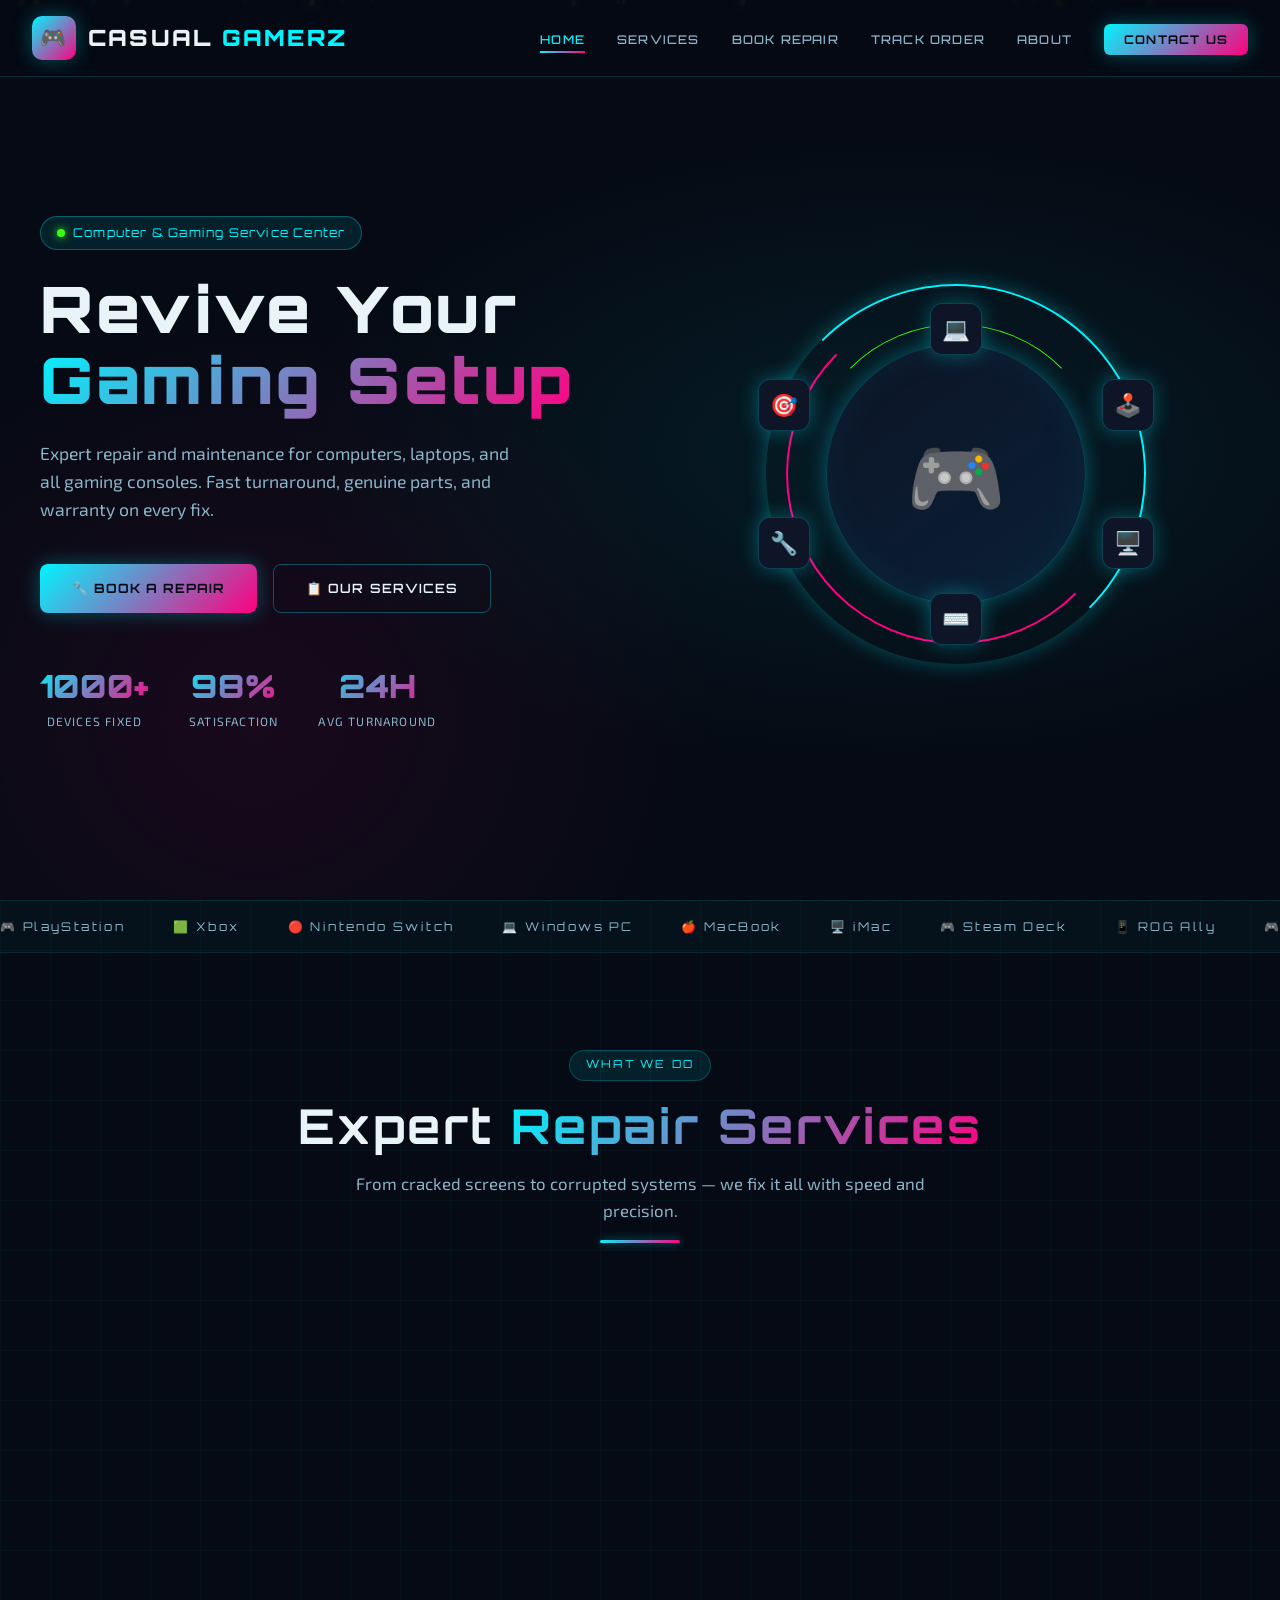
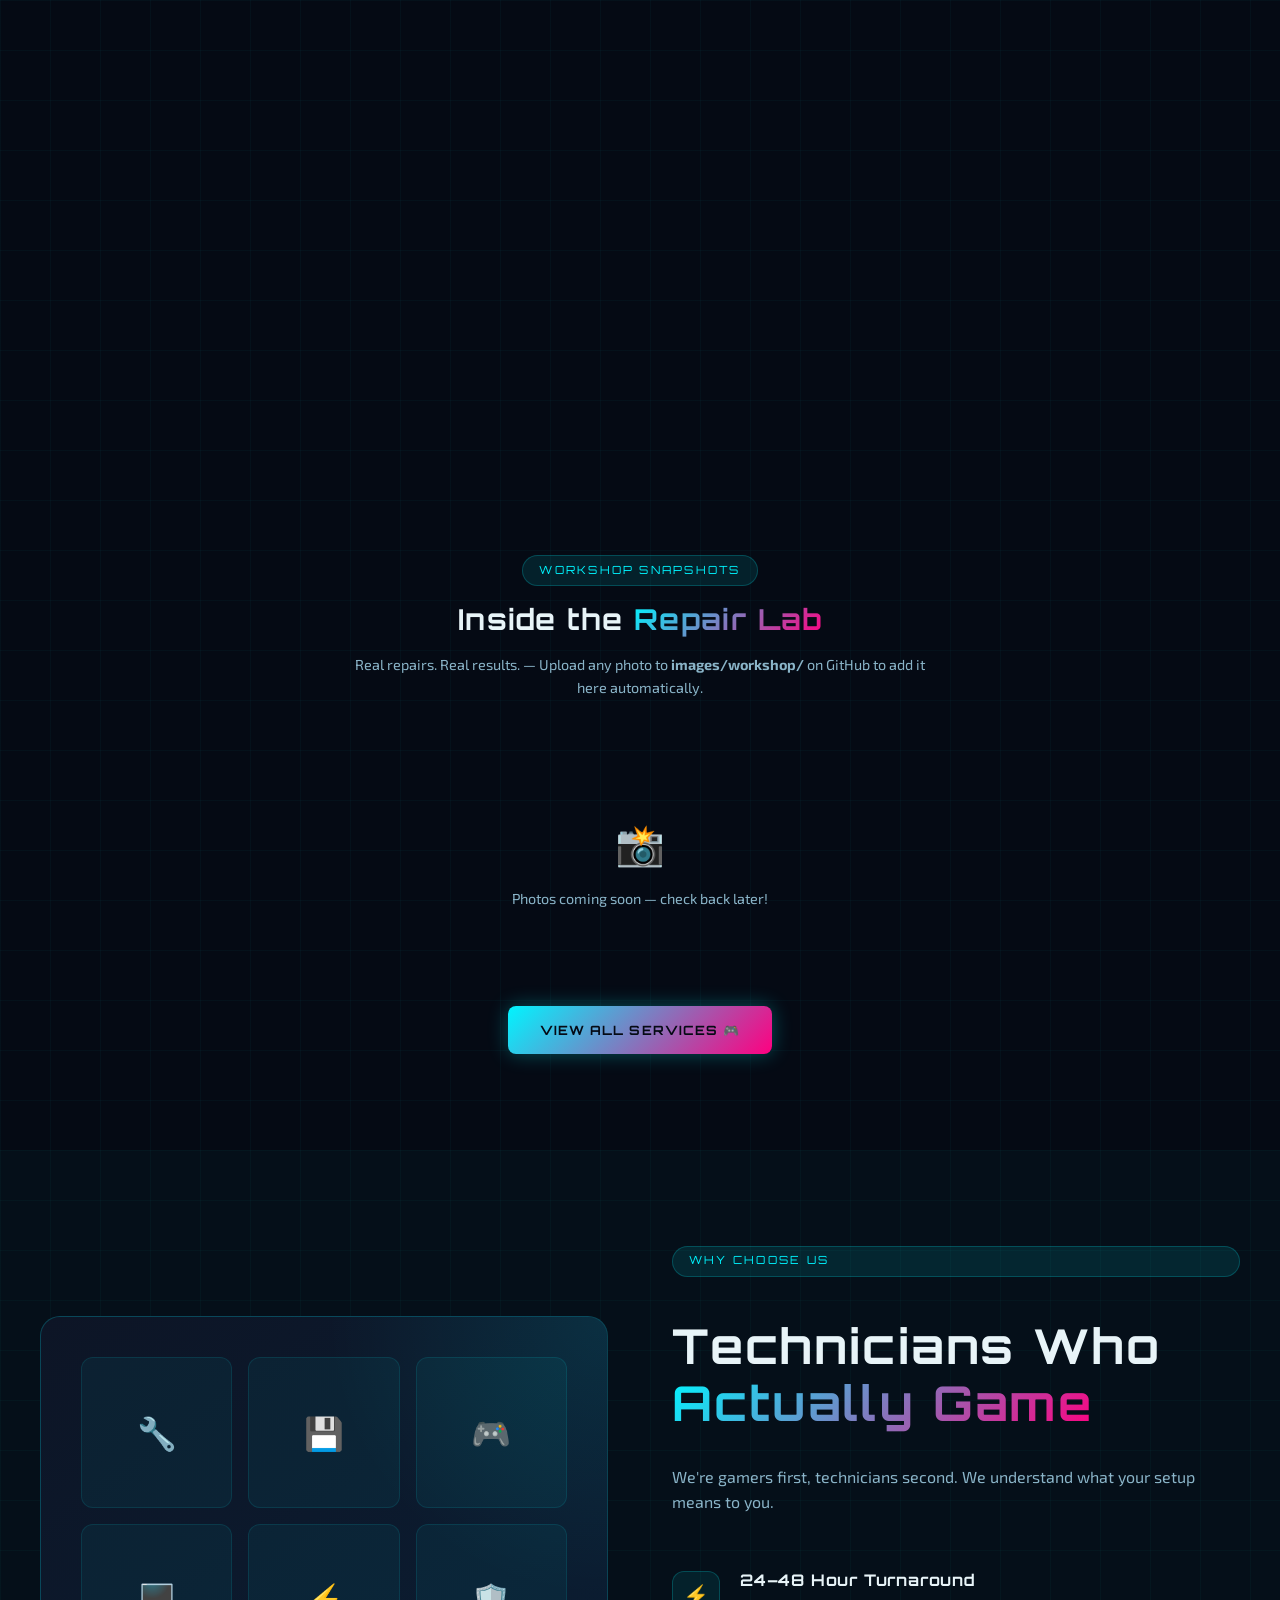
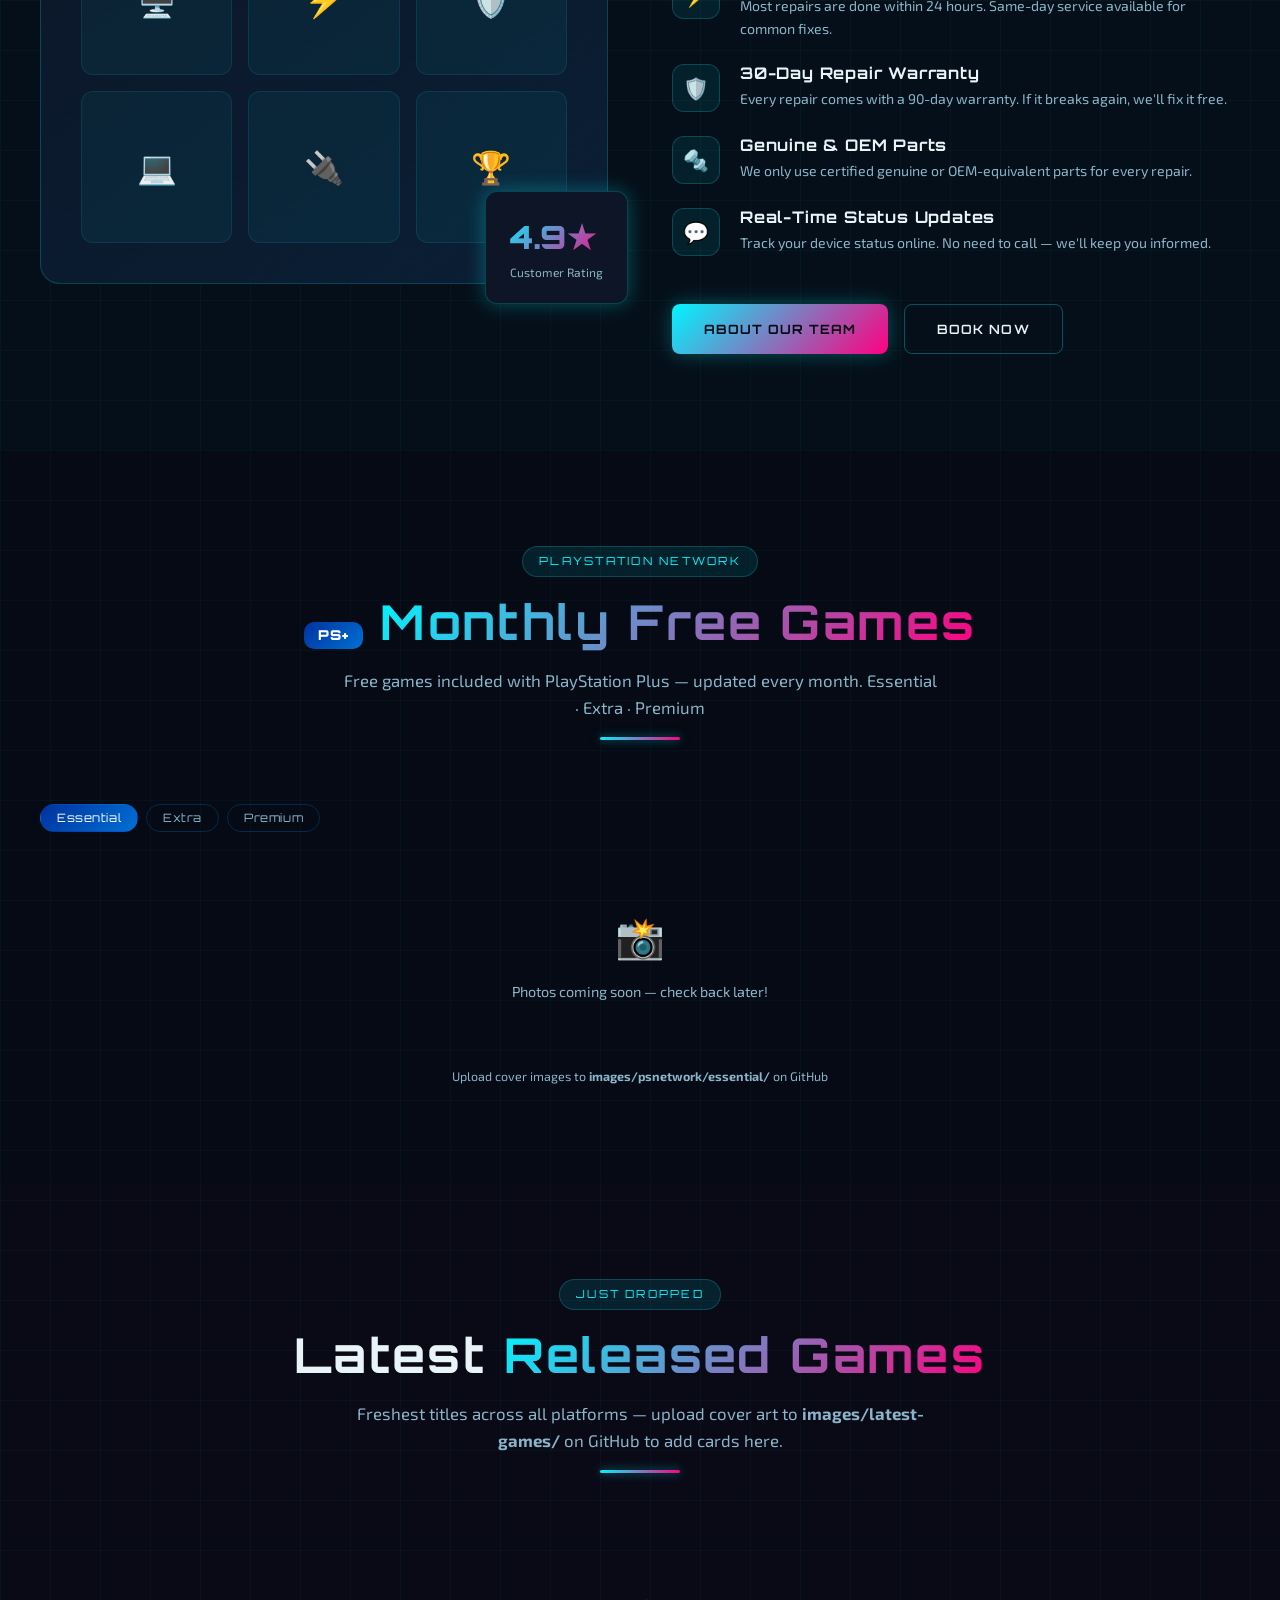
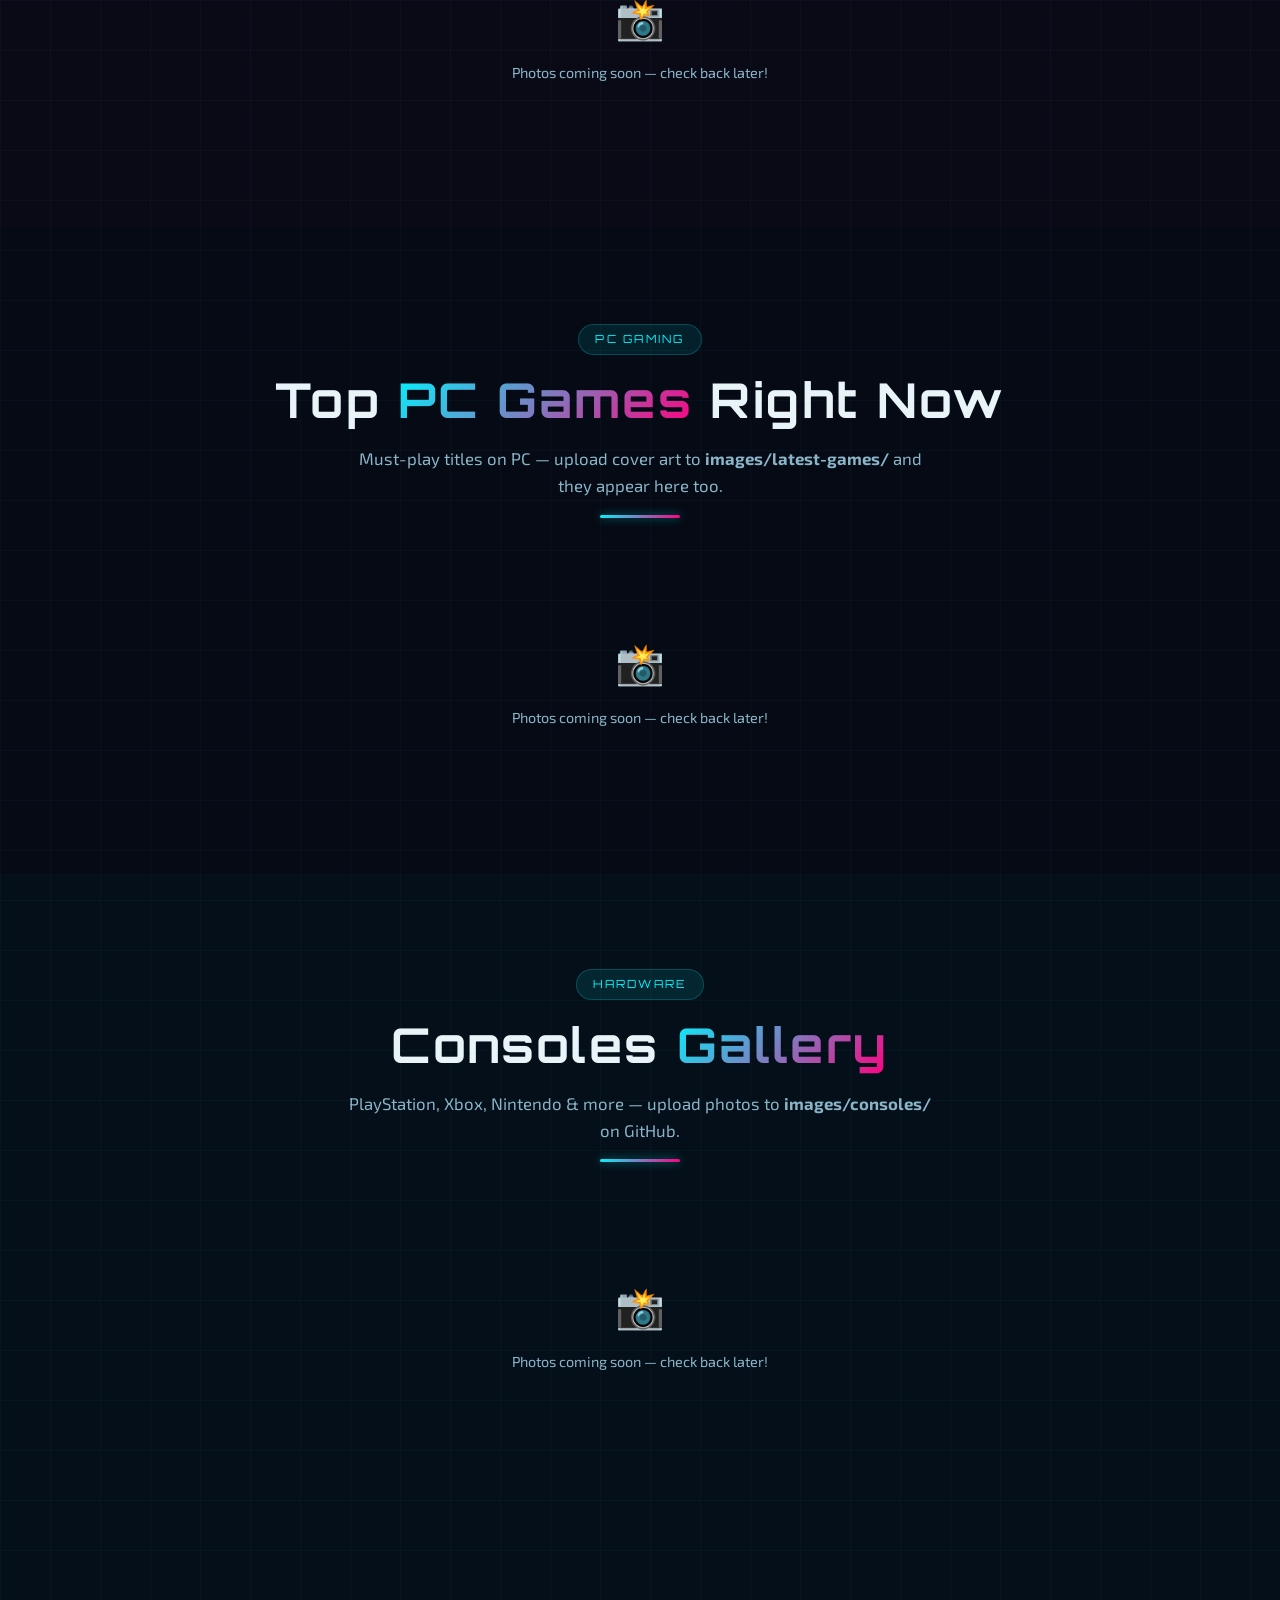
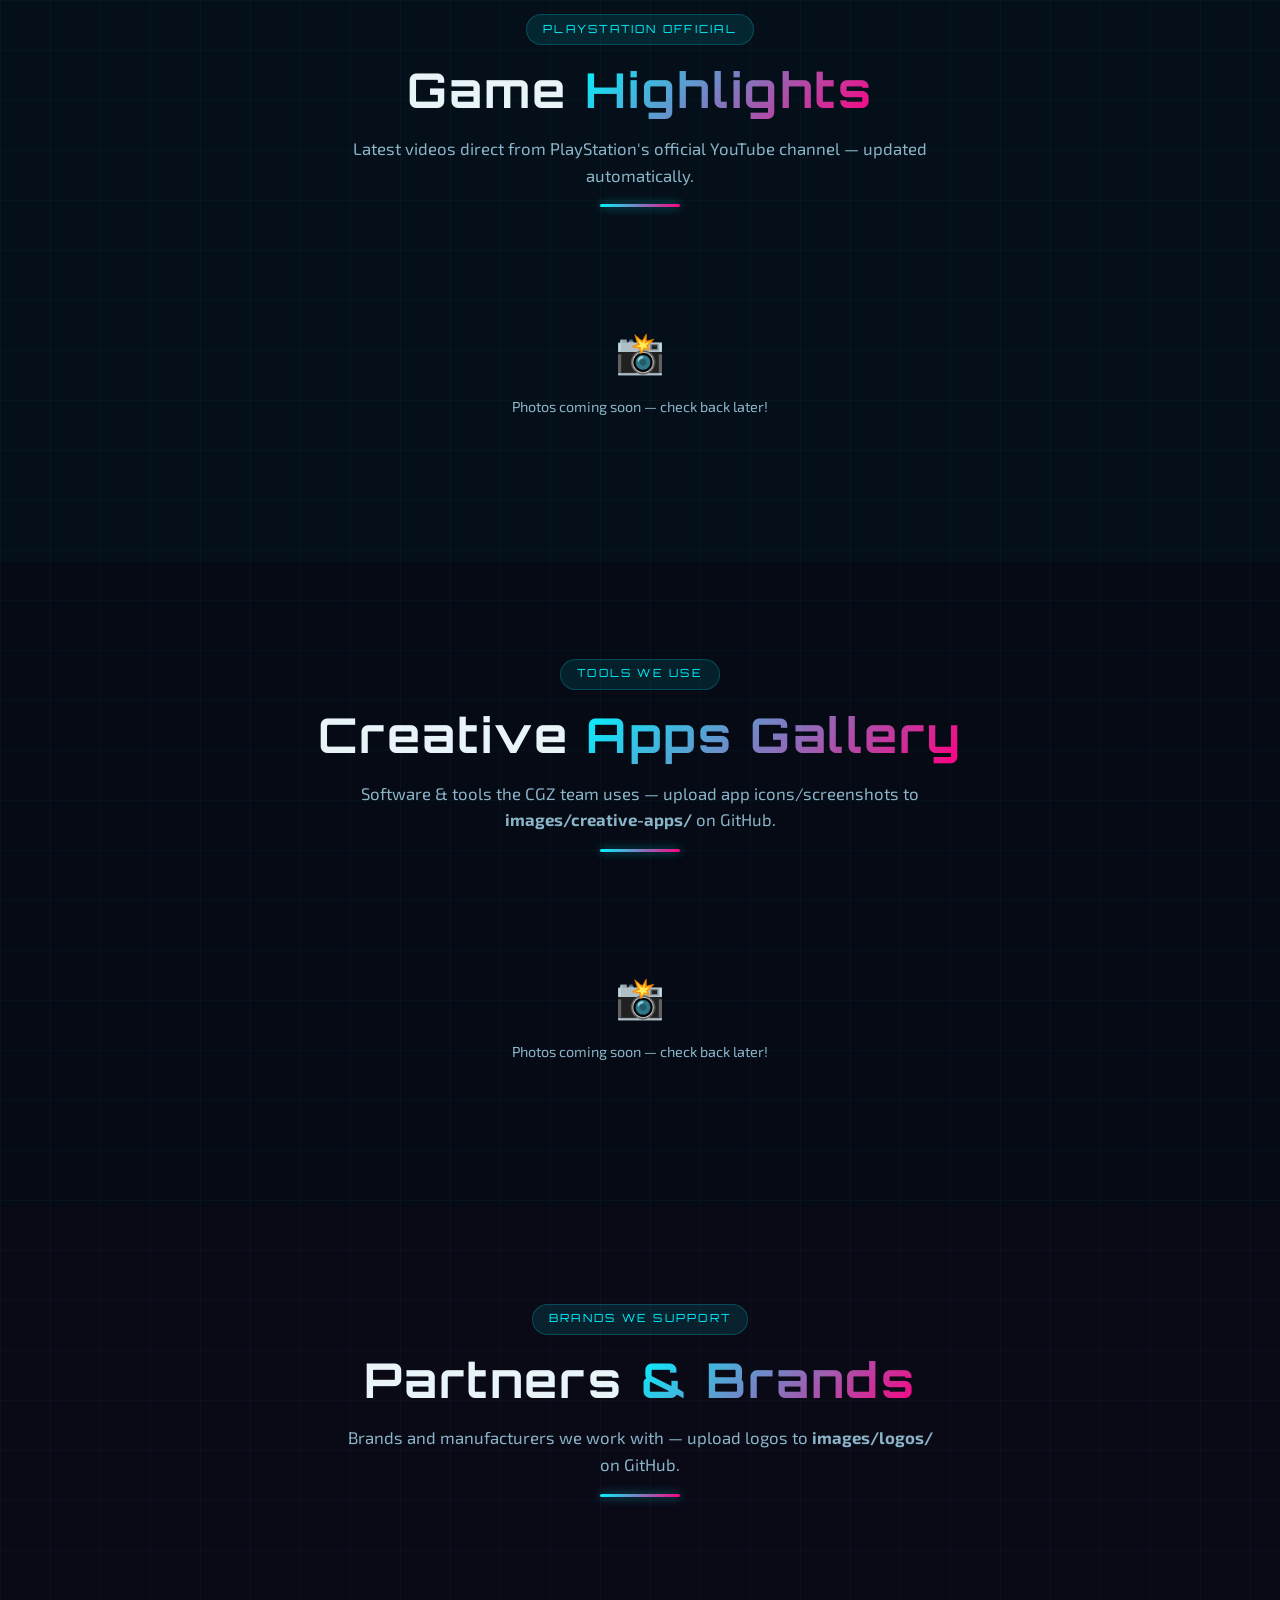
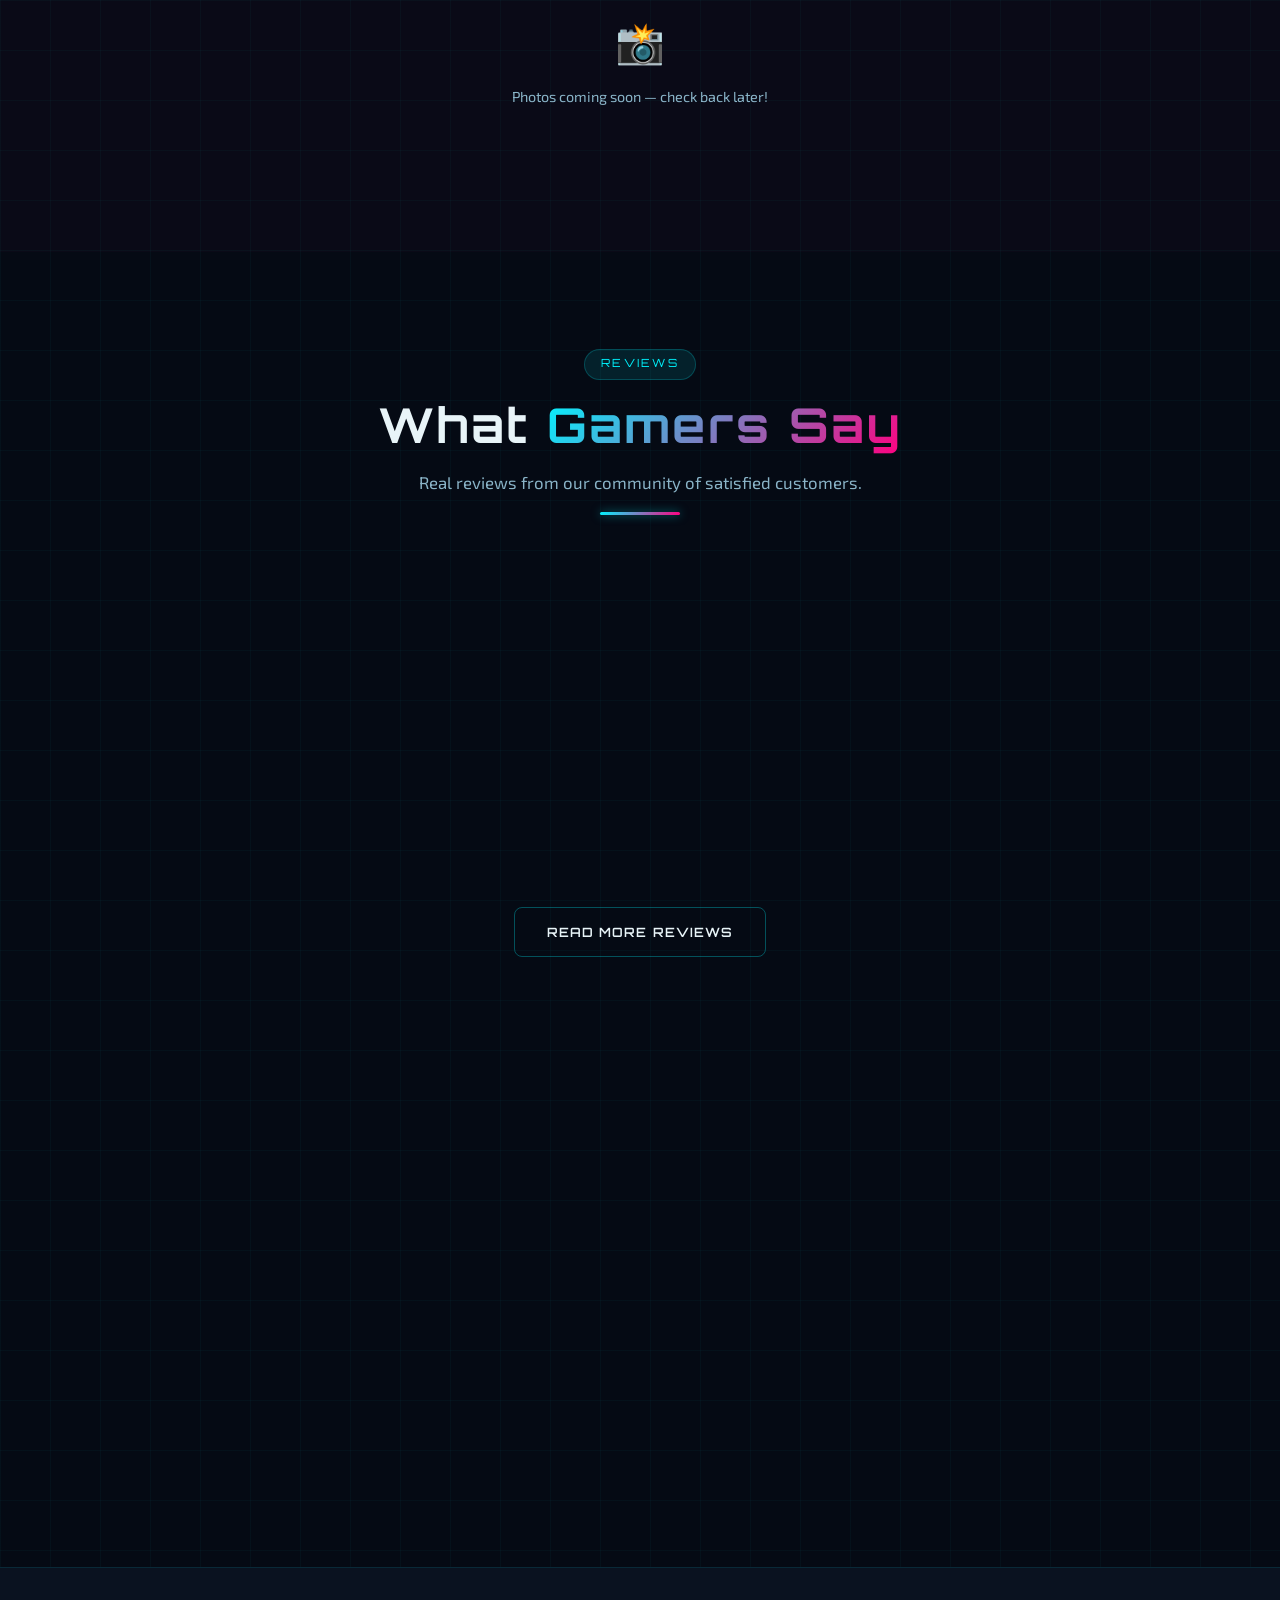
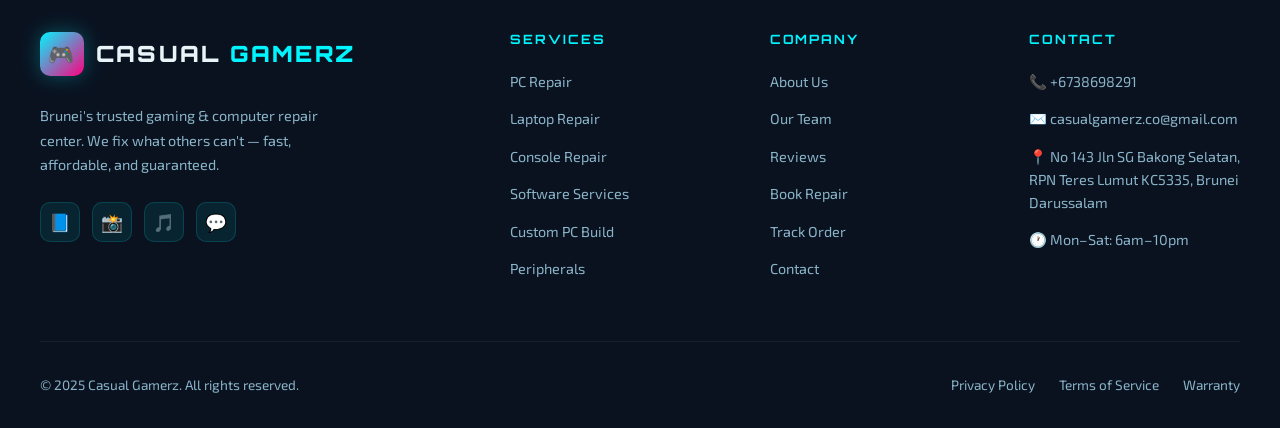
==== index.html @ 0a71a53f "Dynamic cards on every page — homepage services/reviews, about values/team/reviews all manageable fr" ====
<!DOCTYPE html>
<html lang="en">
<head>
  <meta charset="UTF-8" />
  <meta name="viewport" content="width=device-width, initial-scale=1.0" />
  <title>Casual Gamerz — Computer & Gaming Console Service Center</title>
  <meta name="description" content="Brunei's premier gaming & computer repair experts. Fast, reliable, professional service for all brands and consoles." />
  <link rel="preconnect" href="https://fonts.googleapis.com">
  <link rel="preconnect" href="https://fonts.gstatic.com" crossorigin>
  <link href="https://fonts.googleapis.com/css2?family=Orbitron:wght@400;600;700;900&family=Exo+2:ital,wght@0,300;0,400;0,500;0,600;0,700;1,400&display=swap" rel="stylesheet">
  <link rel="stylesheet" href="css/style.css">
  <script src="js/content-loader.js" defer></script>
</head>
<body class="grid-bg">

  <!-- NAVBAR -->
  <div id="cgz-announcement" style="display:none;padding:0.6rem 1.5rem;text-align:center;font-family:var(--font-display);font-size:0.78rem;letter-spacing:0.08em;position:relative;z-index:999;"></div>

  <nav class="navbar">
    <a href="index.html" class="logo">
      <div class="logo-icon">🎮</div>
      <div class="logo-text">CASUAL <span>GAMERZ</span></div>
    </a>
    <ul class="nav-links">
      <li><a href="index.html" class="active">Home</a></li>
      <li><a href="pages/services.html">Services</a></li>
      <li><a href="pages/repair.html">Book Repair</a></li>
      <li><a href="pages/tracking.html">Track Order</a></li>
          <li style="display:none"><a href="pages/history.html">Repair History</a></li>
      <li><a href="pages/about.html">About</a></li>
      <li><a href="pages/contact.html" class="nav-cta">Contact Us</a></li>
    </ul>
    <div class="hamburger" aria-label="Toggle menu" role="button" tabindex="0">
      <span></span><span></span><span></span>
    </div>
  </nav>

  <!-- HERO -->
  <section class="hero">
    <div class="hero-bg"></div>
    <div class="hero-particles"></div>
    <div class="hero-container">
      <div class="hero-content">
        <div class="hero-badge">
          <span class="badge-dot"></span>
          <span data-cid='global.tagline'>Computer & Gaming Service Center</span>
        </div>
        <h1 class="hero-title">
          <span class="line-1" data-cid="home.hero_title_line1">Revive Your</span><br>
          <span class="line-2" data-cid="home.hero_title_line2">Gaming Setup</span>
        </h1>
        <p class="hero-desc">
          <span data-cid="home.hero_description">Expert repair and maintenance for computers, laptops, and all gaming consoles. Fast turnaround, genuine parts, and warranty on every fix.</span>
        </p>
        <div class="hero-buttons">
          <a href="pages/repair.html" class="btn-primary">
            🔧 Book a Repair
          </a>
          <a href="pages/services.html" class="btn-secondary">
            📋 Our Services
          </a>
        </div>
        <div class="hero-stats">
          <div class="stat">
            <div class="stat-number" data-cid="home.stat1_number">1000+</div>
            <div class="stat-label" data-cid="home.stat1_label">Devices Fixed</div>
          </div>
          <div class="stat">
            <div class="stat-number" data-cid="home.stat2_number">98%</div>
            <div class="stat-label" data-cid="home.stat2_label">Satisfaction</div>
          </div>
          <div class="stat">
            <div class="stat-number" data-cid="home.stat3_number">24H</div>
            <div class="stat-label" data-cid="home.stat3_label">Avg Turnaround</div>
          </div>
        </div>
      </div>

      <div class="hero-visual">
        <div class="hero-device">
          <div class="device-ring ring-1"></div>
          <div class="device-ring ring-2"></div>
          <div class="device-ring ring-3"></div>
          <div class="device-center">🎮</div>
          <div class="floating-icons">
            <div class="float-icon">💻</div>
            <div class="float-icon">🕹️</div>
            <div class="float-icon">🖥️</div>
            <div class="float-icon">⌨️</div>
            <div class="float-icon">🔧</div>
            <div class="float-icon">🎯</div>
          </div>
        </div>
      </div>
    </div>
  </section>

  <!-- MARQUEE BRANDS -->
  <div style="overflow:hidden; border-top:1px solid rgba(0,245,255,0.1); border-bottom:1px solid rgba(0,245,255,0.1); background:rgba(0,245,255,0.03); padding:1rem 0;">
    <div style="display:flex; gap:3rem; align-items:center; white-space:nowrap; animation:marqueeScroll 18s linear infinite;">
      <span style="font-family:var(--font-display);font-size:0.75rem;letter-spacing:0.2em;color:var(--text-secondary);">🎮 PlayStation</span>
      <span style="font-family:var(--font-display);font-size:0.75rem;letter-spacing:0.2em;color:var(--text-secondary);">🟩 Xbox</span>
      <span style="font-family:var(--font-display);font-size:0.75rem;letter-spacing:0.2em;color:var(--text-secondary);">🔴 Nintendo Switch</span>
      <span style="font-family:var(--font-display);font-size:0.75rem;letter-spacing:0.2em;color:var(--text-secondary);">💻 Windows PC</span>
      <span style="font-family:var(--font-display);font-size:0.75rem;letter-spacing:0.2em;color:var(--text-secondary);">🍎 MacBook</span>
      <span style="font-family:var(--font-display);font-size:0.75rem;letter-spacing:0.2em;color:var(--text-secondary);">🖥️ iMac</span>
      <span style="font-family:var(--font-display);font-size:0.75rem;letter-spacing:0.2em;color:var(--text-secondary);">🎮 Steam Deck</span>
      <span style="font-family:var(--font-display);font-size:0.75rem;letter-spacing:0.2em;color:var(--text-secondary);">📱 ROG Ally</span>
      <span style="font-family:var(--font-display);font-size:0.75rem;letter-spacing:0.2em;color:var(--text-secondary);">🎮 PlayStation</span>
      <span style="font-family:var(--font-display);font-size:0.75rem;letter-spacing:0.2em;color:var(--text-secondary);">🟩 Xbox</span>
      <span style="font-family:var(--font-display);font-size:0.75rem;letter-spacing:0.2em;color:var(--text-secondary);">🔴 Nintendo Switch</span>
      <span style="font-family:var(--font-display);font-size:0.75rem;letter-spacing:0.2em;color:var(--text-secondary);">💻 Windows PC</span>
    </div>
  </div>
  <style>
    @keyframes marqueeScroll { 0% { transform: translateX(0); } 100% { transform: translateX(-50%); } }
  </style>

  <!-- SERVICES OVERVIEW -->
  <section class="section" id="services">
    <div class="container">
      <div class="section-header fade-in">
        <div class="section-tag">What We Do</div>
        <h2 class="section-title">Expert <span class="highlight">Repair Services</span></h2>
        <p class="section-desc">From cracked screens to corrupted systems — we fix it all with speed and precision.</p>
        <div class="glow-divider"></div>
      </div>

      <div class="services-grid" id="grid-home-services"></div>

      <!-- WORKSHOP SNAPSHOTS — auto-loads from images/workshop/ on GitHub -->
      <div class="section-header fade-in" style="margin-top:3.5rem;">
        <div class="section-tag">Workshop Snapshots</div>
        <h3 class="section-title" style="font-size:clamp(1.2rem,2.5vw,1.8rem);">Inside the <span class="highlight">Repair Lab</span></h3>
        <p class="section-desc" style="font-size:0.9rem;">Real repairs. Real results. — Upload any photo to <strong>images/workshop/</strong> on GitHub to add it here automatically.</p>
      </div>
      <div class="auto-gallery fade-in" data-folder="images/workshop" data-type="repair"></div>

      <div style="text-align:center; margin-top:3rem;" class="fade-in">
        <a href="pages/services.html" class="btn-primary">View All Services 🎮</a>
      </div>
    </div>
  </section>

  <!-- WHY US -->
  <section class="section" style="background: rgba(0,245,255,0.02);">
    <div class="container">
      <div class="why-grid">
        <div class="why-visual fade-in">
          <div class="why-image-wrap">
            <div class="why-icon-grid">
              <div class="why-icon-item">🔧</div>
              <div class="why-icon-item">💾</div>
              <div class="why-icon-item">🎮</div>
              <div class="why-icon-item">🖥️</div>
              <div class="why-icon-item">⚡</div>
              <div class="why-icon-item">🛡️</div>
              <div class="why-icon-item">💻</div>
              <div class="why-icon-item">🔌</div>
              <div class="why-icon-item">🏆</div>
            </div>
          </div>

          <!-- Mini stats card -->
          <div style="position:absolute; bottom:-20px; right:-20px; background:var(--dark-card); border:var(--border-glow); border-radius:12px; padding:1.25rem 1.5rem; box-shadow:var(--shadow-cyan);">
            <div style="font-family:var(--font-display); font-size:2rem; font-weight:900; background:var(--gradient-main); -webkit-background-clip:text; -webkit-text-fill-color:transparent; background-clip:text;">4.9★</div>
            <div style="font-size:0.75rem; color:var(--text-secondary);">Customer Rating</div>
          </div>
        </div>

        <div class="features-list fade-in">
          <div class="section-tag" style="display:inline-block; margin-bottom:1rem;">Why Choose Us</div>
          <h2 class="section-title" style="text-align:left; margin-bottom:0.5rem;">Technicians Who <span class="highlight">Actually Game</span></h2>
          <p style="color:var(--text-secondary); margin-bottom:2rem;">We're gamers first, technicians second. We understand what your setup means to you.</p>

          <div class="feature-item">
            <div class="feature-icon">⚡</div>
            <div class="feature-text">
              <h4>24–48 Hour Turnaround</h4>
              <p>Most repairs are done within 24 hours. Same-day service available for common fixes.</p>
            </div>
          </div>
          <div class="feature-item">
            <div class="feature-icon">🛡️</div>
            <div class="feature-text">
              <h4>30-Day Repair Warranty</h4>
              <p>Every repair comes with a 90-day warranty. If it breaks again, we'll fix it free.</p>
            </div>
          </div>
          <div class="feature-item">
            <div class="feature-icon">🔩</div>
            <div class="feature-text">
              <h4>Genuine & OEM Parts</h4>
              <p>We only use certified genuine or OEM-equivalent parts for every repair.</p>
            </div>
          </div>
          <div class="feature-item">
            <div class="feature-icon">💬</div>
            <div class="feature-text">
              <h4>Real-Time Status Updates</h4>
              <p>Track your device status online. No need to call — we'll keep you informed.</p>
            </div>
          </div>

          <div style="margin-top:1.5rem; display:flex; gap:1rem; flex-wrap:wrap;">
            <a href="pages/about.html" class="btn-primary">About Our Team</a>
            <a href="pages/repair.html" class="btn-secondary">Book Now</a>
          </div>
        </div>
      </div>
    </div>
  </section>

  <!-- PS PLUS MONTHLY GAMES -->
  <section class="section" id="psplus">
    <div class="container">
      <div class="section-header fade-in">
        <div class="section-tag">PlayStation Network</div>
        <h2 class="section-title">
          <span class="ps-plus-logo">PS+</span>
          <span class="highlight"> Monthly Free Games</span>
        </h2>
        <p class="section-desc">Free games included with PlayStation Plus — updated every month. Essential · Extra · Premium</p>
        <div class="glow-divider"></div>
      </div>

      <!-- Tier Tabs -->
      <div class="ps-tier-tabs fade-in">
        <button class="ps-tier-tab active" onclick="switchPsTab(this,'essential')">Essential</button>
        <button class="ps-tier-tab" onclick="switchPsTab(this,'extra')">Extra</button>
        <button class="ps-tier-tab" onclick="switchPsTab(this,'premium')">Premium</button>
      </div>

      <!-- PS Plus panels — auto-load from GitHub folders -->
      <div class="ps-games-panel active" id="ps-essential">
        <div class="auto-gallery" data-folder="images/psnetwork/essential" data-type="game"></div>
        <p style="text-align:center;color:var(--text-secondary);font-size:0.78rem;margin-top:1rem;">Upload cover images to <strong>images/psnetwork/essential/</strong> on GitHub</p>
      </div>
      <div class="ps-games-panel" id="ps-extra">
        <div class="auto-gallery" data-folder="images/psnetwork/extra" data-type="game"></div>
        <p style="text-align:center;color:var(--text-secondary);font-size:0.78rem;margin-top:1rem;">Upload cover images to <strong>images/psnetwork/extra/</strong> on GitHub</p>
      </div>
      <div class="ps-games-panel" id="ps-premium">
        <div class="auto-gallery" data-folder="images/psnetwork/premium" data-type="game"></div>
        <p style="text-align:center;color:var(--text-secondary);font-size:0.78rem;margin-top:1rem;">Upload cover images to <strong>images/psnetwork/premium/</strong> on GitHub</p>
      </div>

    </div>
  </section>

  <!-- LATEST RELEASED GAMES — auto-loads from images/latest-games/ -->
  <section class="section" style="background: rgba(255,0,128,0.02);" id="latest-games">
    <div class="container">
      <div class="section-header fade-in">
        <div class="section-tag">Just Dropped</div>
        <h2 class="section-title">Latest <span class="highlight">Released Games</span></h2>
        <p class="section-desc">Freshest titles across all platforms — upload cover art to <strong>images/latest-games/</strong> on GitHub to add cards here.</p>
        <div class="glow-divider"></div>
      </div>
      <div class="auto-gallery fade-in" data-folder="images/latest-games" data-type="game"></div>
    </div>
  </section>

  <!-- PC GAMES GALLERY — auto-loads from images/latest-games/ shared folder -->
  <section class="section" id="pc-games">
    <div class="container">
      <div class="section-header fade-in">
        <div class="section-tag">PC Gaming</div>
        <h2 class="section-title">Top <span class="highlight">PC Games</span> Right Now</h2>
        <p class="section-desc">Must-play titles on PC — upload cover art to <strong>images/latest-games/</strong> and they appear here too.</p>
        <div class="glow-divider"></div>
      </div>
      <div class="auto-gallery fade-in" data-folder="images/latest-games" data-type="game"></div>
    </div>
  </section>

  <!-- CONSOLES IMAGE GALLERY — auto-loads from images/consoles/ -->
  <section class="section" style="background: rgba(0,245,255,0.02);" id="consoles-gallery">
    <div class="container">
      <div class="section-header fade-in">
        <div class="section-tag">Hardware</div>
        <h2 class="section-title">Consoles <span class="highlight">Gallery</span></h2>
        <p class="section-desc">PlayStation, Xbox, Nintendo & more — upload photos to <strong>images/consoles/</strong> on GitHub.</p>
        <div class="glow-divider"></div>
      </div>
      <div class="auto-gallery fade-in" data-folder="images/consoles" data-type="console"></div>
    </div>
  </section>

    <!-- GAME HIGHLIGHTS — live feed from PlayStation YouTube channel -->
  <section class="section" style="background: rgba(0,245,255,0.02);" id="game-highlights">
    <div class="container">
      <div class="section-header fade-in">
        <div class="section-tag">PlayStation Official</div>
        <h2 class="section-title">Game <span class="highlight">Highlights</span></h2>
        <p class="section-desc">Latest videos direct from PlayStation's official YouTube channel — updated automatically.</p>
        <div class="glow-divider"></div>
      </div>
      <!-- data-channel = PlayStation YouTube channel ID | data-max = how many videos to show -->
      <div class="auto-gallery fade-in" data-type="youtube" data-channel="UC-2Y8dQb0S6DtpxNgAKoJKA" data-max="8"></div>
    </div>
  </section>

  <!-- CREATIVE APPS GALLERY — auto-loads from images/creative-apps/ -->
  <section class="section" id="creative-apps">
    <div class="container">
      <div class="section-header fade-in">
        <div class="section-tag">Tools We Use</div>
        <h2 class="section-title">Creative <span class="highlight">Apps Gallery</span></h2>
        <p class="section-desc">Software & tools the CGZ team uses — upload app icons/screenshots to <strong>images/creative-apps/</strong> on GitHub.</p>
        <div class="glow-divider"></div>
      </div>
      <div class="auto-gallery fade-in" data-folder="images/creative-apps" data-type="app"></div>
    </div>
  </section>

  <!-- COMPANY LOGOS / BRANDS — auto-loads from images/logos/ -->
  <section class="section" style="background: rgba(255,0,128,0.02);" id="brands-logos">
    <div class="container">
      <div class="section-header fade-in">
        <div class="section-tag">Brands We Support</div>
        <h2 class="section-title">Partners <span class="highlight">& Brands</span></h2>
        <p class="section-desc">Brands and manufacturers we work with — upload logos to <strong>images/logos/</strong> on GitHub.</p>
        <div class="glow-divider"></div>
      </div>
      <div class="auto-gallery fade-in" data-folder="images/logos" data-type="logo"></div>
    </div>
  </section>

    <!-- TESTIMONIALS -->
  <section class="section">
    <div class="container">
      <div class="section-header fade-in">
        <div class="section-tag">Reviews</div>
        <h2 class="section-title">What <span class="highlight">Gamers Say</span></h2>
        <p class="section-desc">Real reviews from our community of satisfied customers.</p>
        <div class="glow-divider"></div>
      </div>

      <div class="testimonials-grid" id="grid-home-reviews"></div>

      <div style="text-align:center; margin-top:3rem;" class="fade-in">
        <a href="pages/about.html#reviews" class="btn-secondary">Read More Reviews</a>
      </div>
    </div>
  </section>

  <!-- CTA BANNER -->
  <section class="section" style="padding:4rem 2rem;">
    <div class="container fade-in">
      <div style="background:var(--gradient-card); border:var(--border-glow); border-radius:24px; padding:4rem 3rem; text-align:center; position:relative; overflow:hidden; box-shadow:var(--shadow-cyan);">
        <div style="position:absolute; top:-40px; right:-40px; width:200px; height:200px; border-radius:50%; background:radial-gradient(circle, rgba(0,245,255,0.1) 0%, transparent 70%);"></div>
        <div style="position:absolute; bottom:-40px; left:-40px; width:200px; height:200px; border-radius:50%; background:radial-gradient(circle, rgba(255,0,128,0.1) 0%, transparent 70%);"></div>
        <div style="position:relative; z-index:1;">
          <div class="section-tag" style="margin-bottom:1rem;">Limited Time</div>
          <h2 style="font-size:clamp(1.8rem,4vw,3rem); margin-bottom:1rem;"><span data-cid="home.cta_title">Free Diagnostic Check</span></h2>
          <p style="color:var(--text-secondary); max-width:500px; margin:0 auto 2rem; font-size:1.05rem;">Walk in or book online. Get a full hardware and software diagnostic at zero cost — no strings attached.</p>
          <div style="display:flex; gap:1rem; justify-content:center; flex-wrap:wrap;">
            <a href="pages/repair.html" class="btn-primary">🔧 Book Free Diagnostic</a>
            <a href="pages/contact.html" class="btn-secondary">📞 WhatsApp Us Now</a>
          </div>
        </div>
      </div>
    </div>
  </section>

  <!-- FOOTER -->
  <footer>
    <div class="footer-grid">
      <div class="footer-brand">
        <a href="index.html" class="logo" style="margin-bottom:0.75rem; display:inline-flex;">
          <div class="logo-icon">🎮</div>
          <div class="logo-text">CASUAL <span>GAMERZ</span></div>
        </a>
        <p>Brunei's trusted gaming & computer repair center. We fix what others can't — fast, affordable, and guaranteed.</p>
        <div class="social-links">
          <a href="#" class="social-link" aria-label="Facebook">📘</a>
          <a href="#" class="social-link" aria-label="Instagram">📸</a>
          <a href="#" class="social-link" aria-label="TikTok">🎵</a>
          <a href="#" class="social-link" aria-label="WhatsApp">💬</a>
        </div>
      </div>

      <div class="footer-col">
        <h4>Services</h4>
        <ul>
          <li><a href="pages/services.html#pc-repair">PC Repair</a></li>
          <li><a href="pages/services.html#laptop-repair">Laptop Repair</a></li>
          <li><a href="pages/services.html#console-repair">Console Repair</a></li>
          <li><a href="pages/services.html#software">Software Services</a></li>
          <li><a href="pages/services.html#custom-build">Custom PC Build</a></li>
          <li><a href="pages/services.html#accessories">Peripherals</a></li>
        </ul>
      </div>

      <div class="footer-col">
        <h4>Company</h4>
        <ul>
          <li><a href="pages/about.html">About Us</a></li>
          <li><a href="pages/about.html#team">Our Team</a></li>
          <li><a href="pages/about.html#reviews">Reviews</a></li>
          <li><a href="pages/repair.html">Book Repair</a></li>
          <li><a href="pages/tracking.html">Track Order</a></li>
          <li style="display:none"><a href="pages/history.html">Repair History</a></li>
          <li><a href="pages/contact.html">Contact</a></li>
        </ul>
      </div>

      <div class="footer-col">
        <h4>Contact</h4>
        <ul>
          <li><a href="tel:+6738698291" data-cid-href="global.phone_tel"><span data-cid="global.phone">📞 +6738698291</span></a></li>
          <li><a href="mailto:casualgamerz.co@gmail.com" data-cid-href="global.email_mailto"><span data-cid="global.email">✉️ casualgamerz.co@gmail.com</span></a></li>
          <li><a href="pages/contact.html#map"><span data-cid="global.address_short">📍 No 143 Jln SG Bakong Selatan, RPN Teres Lumut KC5335, Brunei Darussalam</span></a></li>
          <li><a href="pages/contact.html"><span data-cid="global.hours_short">🕐 Mon–Sat: 6am–10pm</span></a></li>
        </ul>
      </div>
    </div>
    <div class="footer-bottom">
      <p>© 2025 Casual Gamerz. All rights reserved.</p>
      <div class="footer-bottom-links">
        <a href="pages/privacy.html">Privacy Policy</a>
        <a href="pages/terms.html">Terms of Service</a>
        <a href="pages/warranty.html">Warranty</a>
      </div>
    </div>
  </footer>

  
  
  <script src="js/gallery-loader.js"></script>
  <script src="js/theme.js"></script>
  <script src="js/main.js"></script>
  <script>
    function switchPsTab(btn, tier) {
      document.querySelectorAll('.ps-tier-tab').forEach(t => t.classList.remove('active'));
      document.querySelectorAll('.ps-games-panel').forEach(p => p.classList.remove('active'));
      btn.classList.add('active');
      var panel = document.getElementById('ps-' + tier);
      if (panel) panel.classList.add('active');
    }
  </script>
</body>
</html>
---- css/style.css ----
/* ===== CSS VARIABLES ===== */
:root {
  --neon-cyan: #00f5ff;
  --neon-pink: #ff0080;
  --neon-green: #39ff14;
  --neon-yellow: #ffea00;
  --dark-bg: #050a14;
  --dark-card: #0d1526;
  --dark-surface: #0a1220;
  --text-primary: #e8f4f8;
  --text-secondary: #8ab4c8;
  --accent-orange: #ff6b35;
  --gradient-main: linear-gradient(135deg, #00f5ff 0%, #ff0080 100%);
  --gradient-card: linear-gradient(145deg, #0d1526, #0a1f35);
  --shadow-cyan: 0 0 20px rgba(0, 245, 255, 0.3);
  --shadow-pink: 0 0 20px rgba(255, 0, 128, 0.3);
  --border-glow: 1px solid rgba(0, 245, 255, 0.2);
  --font-display: 'Orbitron', sans-serif;
  --font-body: 'Exo 2', sans-serif;
  --transition: all 0.3s cubic-bezier(0.4, 0, 0.2, 1);
}

/* ===== RESET & BASE ===== */
*, *::before, *::after { box-sizing: border-box; margin: 0; padding: 0; }

html { scroll-behavior: smooth; }

body {
  font-family: var(--font-body);
  background-color: var(--dark-bg);
  color: var(--text-primary);
  line-height: 1.6;
  overflow-x: hidden;
}

/* Custom Scrollbar */
::-webkit-scrollbar { width: 6px; }
::-webkit-scrollbar-track { background: var(--dark-bg); }
::-webkit-scrollbar-thumb { background: var(--neon-cyan); border-radius: 3px; }

/* ===== TYPOGRAPHY ===== */
h1, h2, h3, h4, h5, h6 {
  font-family: var(--font-display);
  font-weight: 700;
  line-height: 1.2;
  letter-spacing: 0.05em;
}

a { text-decoration: none; color: inherit; transition: var(--transition); }

img { max-width: 100%; display: block; }

/* ===== GRID BG PATTERN ===== */
.grid-bg {
  background-image:
    linear-gradient(rgba(0, 245, 255, 0.03) 1px, transparent 1px),
    linear-gradient(90deg, rgba(0, 245, 255, 0.03) 1px, transparent 1px);
  background-size: 50px 50px;
}

/* ===== NAVBAR ===== */
.navbar {
  position: fixed;
  top: 0;
  left: 0;
  right: 0;
  z-index: 1000;
  padding: 1rem 2rem;
  display: flex;
  align-items: center;
  justify-content: space-between;
  background: rgba(5, 10, 20, 0.85);
  -webkit-backdrop-filter: blur(16px);
  backdrop-filter: blur(16px);
  border-bottom: 1px solid rgba(0, 245, 255, 0.15);
  transition: var(--transition);
}

.navbar.scrolled {
  padding: 0.7rem 2rem;
  background: rgba(5, 10, 20, 0.97);
}

.logo {
  display: flex;
  align-items: center;
  gap: 0.75rem;
  font-family: var(--font-display);
  font-size: 1.4rem;
  font-weight: 900;
  letter-spacing: 0.1em;
}

.logo-icon {
  width: 44px;
  height: 44px;
  background: var(--gradient-main);
  border-radius: 10px;
  display: flex;
  align-items: center;
  justify-content: center;
  font-size: 1.3rem;
  box-shadow: var(--shadow-cyan);
}

.logo-text span { color: var(--neon-cyan); }

.nav-links {
  display: flex;
  align-items: center;
  gap: 2rem;
  list-style: none;
}

.nav-links a {
  font-family: var(--font-display);
  font-size: 0.75rem;
  font-weight: 500;
  letter-spacing: 0.1em;
  text-transform: uppercase;
  color: var(--text-secondary);
  position: relative;
  padding: 0.25rem 0;
}

.nav-links a::after {
  content: '';
  position: absolute;
  bottom: -2px;
  left: 0;
  width: 0;
  height: 2px;
  background: var(--gradient-main);
  transition: width 0.3s ease;
}

.nav-links a:hover,
.nav-links a.active {
  color: var(--neon-cyan);
}

.nav-links a:hover::after,
.nav-links a.active::after { width: 100%; }

.nav-cta {
  background: var(--gradient-main);
  color: var(--dark-bg) !important;
  padding: 0.5rem 1.25rem !important;
  border-radius: 6px;
  font-weight: 700 !important;
  box-shadow: var(--shadow-cyan);
}

.nav-cta:hover {
  transform: translateY(-2px);
  box-shadow: 0 0 30px rgba(0, 245, 255, 0.5) !important;
}

.hamburger {
  display: none;
  flex-direction: column;
  gap: 5px;
  cursor: pointer;
  padding: 4px;
}

.hamburger span {
  display: block;
  width: 24px;
  height: 2px;
  background: var(--neon-cyan);
  transition: var(--transition);
}

/* ===== HERO SECTION ===== */
.hero {
  min-height: 100vh;
  display: flex;
  align-items: center;
  position: relative;
  overflow: hidden;
  padding: 7rem 2rem 4rem;
}

.hero-bg {
  position: absolute;
  inset: 0;
  background:
    radial-gradient(ellipse 80% 60% at 70% 50%, rgba(0, 245, 255, 0.08) 0%, transparent 60%),
    radial-gradient(ellipse 60% 80% at 20% 80%, rgba(255, 0, 128, 0.08) 0%, transparent 60%),
    var(--dark-bg);
}

.hero-particles {
  position: absolute;
  inset: 0;
  overflow: hidden;
  pointer-events: none;
}

.particle {
  position: absolute;
  border-radius: 50%;
  animation: float linear infinite;
  opacity: 0.4;
}

@keyframes float {
  0% { transform: translateY(100vh) rotate(0deg); opacity: 0; }
  10% { opacity: 0.4; }
  90% { opacity: 0.4; }
  100% { transform: translateY(-100px) rotate(720deg); opacity: 0; }
}

.hero-container {
  max-width: 1200px;
  margin: 0 auto;
  width: 100%;
  display: grid;
  grid-template-columns: 1fr 1fr;
  gap: 4rem;
  align-items: center;
  position: relative;
  z-index: 1;
}

.hero-badge {
  display: inline-flex;
  align-items: center;
  gap: 0.5rem;
  background: rgba(0, 245, 255, 0.1);
  border: 1px solid rgba(0, 245, 255, 0.3);
  padding: 0.4rem 1rem;
  border-radius: 100px;
  font-size: 0.75rem;
  font-family: var(--font-display);
  letter-spacing: 0.1em;
  color: var(--neon-cyan);
  margin-bottom: 1.5rem;
  animation: fadeInUp 0.6s ease both;
}

.badge-dot {
  width: 8px;
  height: 8px;
  background: var(--neon-green);
  border-radius: 50%;
  box-shadow: 0 0 8px var(--neon-green);
  animation: pulse 2s infinite;
}

@keyframes pulse {
  0%, 100% { transform: scale(1); opacity: 1; }
  50% { transform: scale(1.5); opacity: 0.6; }
}

.hero-title {
  font-size: clamp(2.5rem, 5vw, 4.5rem);
  font-weight: 900;
  line-height: 1.1;
  margin-bottom: 1.5rem;
  animation: fadeInUp 0.6s 0.1s ease both;
}

.hero-title .line-1 { color: var(--text-primary); }
.hero-title .line-2 {
  background: var(--gradient-main);
  -webkit-background-clip: text;
  background-clip: text;
  -webkit-text-fill-color: transparent;
  color: transparent;
}

.hero-desc {
  font-size: 1.1rem;
  color: var(--text-secondary);
  margin-bottom: 2.5rem;
  max-width: 480px;
  animation: fadeInUp 0.6s 0.2s ease both;
}

.hero-buttons {
  display: flex;
  gap: 1rem;
  flex-wrap: wrap;
  animation: fadeInUp 0.6s 0.3s ease both;
}

.btn-primary {
  display: inline-flex;
  align-items: center;
  gap: 0.5rem;
  background: var(--gradient-main);
  color: var(--dark-bg);
  padding: 0.85rem 2rem;
  border-radius: 8px;
  font-family: var(--font-display);
  font-size: 0.8rem;
  font-weight: 700;
  letter-spacing: 0.08em;
  text-transform: uppercase;
  box-shadow: var(--shadow-cyan);
  transition: var(--transition);
  border: none;
  cursor: pointer;
}

.btn-primary:hover {
  transform: translateY(-3px);
  box-shadow: 0 0 40px rgba(0, 245, 255, 0.5), 0 8px 30px rgba(0, 0, 0, 0.4);
}

.btn-secondary {
  display: inline-flex;
  align-items: center;
  gap: 0.5rem;
  background: transparent;
  color: var(--text-primary);
  padding: 0.85rem 2rem;
  border-radius: 8px;
  font-family: var(--font-display);
  font-size: 0.8rem;
  font-weight: 600;
  letter-spacing: 0.08em;
  text-transform: uppercase;
  border: 1px solid rgba(0, 245, 255, 0.3);
  transition: var(--transition);
  cursor: pointer;
}

.btn-secondary:hover {
  border-color: var(--neon-cyan);
  color: var(--neon-cyan);
  background: rgba(0, 245, 255, 0.05);
  transform: translateY(-3px);
}

.hero-stats {
  display: flex;
  gap: 2.5rem;
  margin-top: 3rem;
  animation: fadeInUp 0.6s 0.4s ease both;
}

.stat { text-align: center; }

.stat-number {
  font-family: var(--font-display);
  font-size: 2rem;
  font-weight: 900;
  background: var(--gradient-main);
  -webkit-background-clip: text;
  background-clip: text;
  -webkit-text-fill-color: transparent;
  color: transparent;
}

.stat-label {
  font-size: 0.75rem;
  color: var(--text-secondary);
  letter-spacing: 0.1em;
  text-transform: uppercase;
}

/* Hero Visual */
.hero-visual {
  position: relative;
  display: flex;
  align-items: center;
  justify-content: center;
  animation: fadeInRight 0.8s 0.2s ease both;
}

.hero-device {
  position: relative;
  width: 380px;
  height: 380px;
}

.device-ring {
  position: absolute;
  inset: 0;
  border-radius: 50%;
  animation: spin linear infinite;
}

.ring-1 {
  border: 2px solid transparent;
  border-top: 2px solid var(--neon-cyan);
  border-right: 2px solid var(--neon-cyan);
  animation-duration: 4s;
  box-shadow: 0 0 20px rgba(0,245,255,0.3);
}

.ring-2 {
  inset: 20px;
  border: 2px solid transparent;
  border-bottom: 2px solid var(--neon-pink);
  border-left: 2px solid var(--neon-pink);
  animation-duration: 6s;
  animation-direction: reverse;
}

.ring-3 {
  inset: 40px;
  border: 1px solid transparent;
  border-top: 1px solid var(--neon-green);
  animation-duration: 8s;
}

@keyframes spin { 0% { transform: rotate(0deg); } 100% { transform: rotate(360deg); } }

.device-center {
  position: absolute;
  inset: 60px;
  background: var(--gradient-card);
  border-radius: 50%;
  border: var(--border-glow);
  display: flex;
  align-items: center;
  justify-content: center;
  font-size: 5rem;
  box-shadow: var(--shadow-cyan), inset 0 0 40px rgba(0, 245, 255, 0.05);
}

.floating-icons {
  position: absolute;
  inset: 0;
}

.float-icon {
  position: absolute;
  width: 52px;
  height: 52px;
  background: var(--dark-card);
  border: var(--border-glow);
  border-radius: 12px;
  display: flex;
  align-items: center;
  justify-content: center;
  font-size: 1.4rem;
  box-shadow: var(--shadow-cyan);
  animation: floatBob 3s ease-in-out infinite;
}

.float-icon:nth-child(1) { top: 5%; left: 50%; transform: translateX(-50%); animation-delay: 0s; }
.float-icon:nth-child(2) { top: 25%; right: -2%; animation-delay: 0.5s; }
.float-icon:nth-child(3) { bottom: 25%; right: -2%; animation-delay: 1s; }
.float-icon:nth-child(4) { bottom: 5%; left: 50%; transform: translateX(-50%); animation-delay: 1.5s; }
.float-icon:nth-child(5) { bottom: 25%; left: -2%; animation-delay: 2s; }
.float-icon:nth-child(6) { top: 25%; left: -2%; animation-delay: 2.5s; }

@keyframes floatBob {
  0%, 100% { transform: translateY(0); }
  50% { transform: translateY(-8px); }
}

/* ===== SECTION STYLES ===== */
.section {
  padding: 6rem 2rem;
  position: relative;
}

.section-header {
  text-align: center;
  margin-bottom: 4rem;
}

.section-tag {
  display: inline-block;
  font-family: var(--font-display);
  font-size: 0.7rem;
  letter-spacing: 0.2em;
  text-transform: uppercase;
  color: var(--neon-cyan);
  background: rgba(0, 245, 255, 0.1);
  border: 1px solid rgba(0, 245, 255, 0.2);
  padding: 0.35rem 1rem;
  border-radius: 100px;
  margin-bottom: 1rem;
}

.section-title {
  font-size: clamp(2rem, 4vw, 3rem);
  margin-bottom: 1rem;
}

.section-title .highlight {
  background: var(--gradient-main);
  -webkit-background-clip: text;
  background-clip: text;
  -webkit-text-fill-color: transparent;
  color: transparent;
}

.section-desc {
  color: var(--text-secondary);
  max-width: 600px;
  margin: 0 auto;
  font-size: 1.05rem;
}

.container {
  max-width: 1200px;
  margin: 0 auto;
  width: 100%;
}

/* ===== SERVICES SECTION ===== */
.services-grid {
  display: grid;
  grid-template-columns: repeat(auto-fit, minmax(300px, 1fr));
  gap: 1.5rem;
}

.service-card {
  background: var(--gradient-card);
  border: var(--border-glow);
  border-radius: 16px;
  padding: 2rem;
  position: relative;
  overflow: hidden;
  transition: var(--transition);
  cursor: pointer;
  text-decoration: none;
  display: block;
  color: inherit;
}

.service-card::before {
  content: '';
  position: absolute;
  inset: 0;
  background: linear-gradient(135deg, rgba(0,245,255,0.05) 0%, transparent 60%);
  opacity: 0;
  transition: opacity 0.3s ease;
}

.service-card:hover {
  transform: translateY(-6px);
  border-color: rgba(0, 245, 255, 0.5);
  box-shadow: var(--shadow-cyan), 0 20px 40px rgba(0, 0, 0, 0.4);
}

.service-card:hover::before { opacity: 1; }

.service-icon-wrap {
  width: 64px;
  height: 64px;
  border-radius: 14px;
  display: flex;
  align-items: center;
  justify-content: center;
  font-size: 1.8rem;
  margin-bottom: 1.5rem;
  position: relative;
}

.service-icon-wrap.cyan { background: rgba(0, 245, 255, 0.1); box-shadow: 0 0 20px rgba(0,245,255,0.2); }
.service-icon-wrap.pink { background: rgba(255, 0, 128, 0.1); box-shadow: 0 0 20px rgba(255,0,128,0.2); }
.service-icon-wrap.green { background: rgba(57, 255, 20, 0.1); box-shadow: 0 0 20px rgba(57,255,20,0.2); }
.service-icon-wrap.orange { background: rgba(255, 107, 53, 0.1); box-shadow: 0 0 20px rgba(255,107,53,0.2); }
.service-icon-wrap.yellow { background: rgba(255, 234, 0, 0.1); box-shadow: 0 0 20px rgba(255,234,0,0.2); }
.service-icon-wrap.purple { background: rgba(150, 0, 255, 0.1); box-shadow: 0 0 20px rgba(150,0,255,0.2); }

.service-card h3 {
  font-size: 1.1rem;
  margin-bottom: 0.75rem;
  color: var(--text-primary);
}

.service-card p {
  font-size: 0.9rem;
  color: var(--text-secondary);
  line-height: 1.6;
  margin-bottom: 1.5rem;
}

.service-tags {
  display: flex;
  flex-wrap: wrap;
  gap: 0.5rem;
  margin-bottom: 1.5rem;
}

.tag {
  font-size: 0.7rem;
  padding: 0.2rem 0.6rem;
  border-radius: 4px;
  background: rgba(0, 245, 255, 0.08);
  border: 1px solid rgba(0, 245, 255, 0.15);
  color: var(--text-secondary);
  font-family: var(--font-display);
  letter-spacing: 0.05em;
}

.service-link {
  display: inline-flex;
  align-items: center;
  gap: 0.4rem;
  font-family: var(--font-display);
  font-size: 0.72rem;
  font-weight: 600;
  letter-spacing: 0.1em;
  text-transform: uppercase;
  color: var(--neon-cyan);
  transition: var(--transition);
}

.service-card:hover .service-link { gap: 0.7rem; }

/* ===== WHY US SECTION ===== */
.why-grid {
  display: grid;
  grid-template-columns: 1fr 1fr;
  gap: 4rem;
  align-items: center;
}

.why-visual {
  position: relative;
}

.why-image-wrap {
  background: var(--gradient-card);
  border: var(--border-glow);
  border-radius: 20px;
  padding: 2.5rem;
  position: relative;
  overflow: hidden;
}

.why-image-wrap::after {
  content: '';
  position: absolute;
  top: -50%;
  right: -50%;
  width: 100%;
  height: 100%;
  background: radial-gradient(circle, rgba(0, 245, 255, 0.1) 0%, transparent 70%);
}

.why-icon-grid {
  display: grid;
  grid-template-columns: repeat(3, 1fr);
  gap: 1rem;
}

.why-icon-item {
  aspect-ratio: 1;
  background: rgba(0, 245, 255, 0.05);
  border: 1px solid rgba(0, 245, 255, 0.1);
  border-radius: 12px;
  display: flex;
  align-items: center;
  justify-content: center;
  font-size: 2rem;
  transition: var(--transition);
}

.why-icon-item:hover {
  background: rgba(0, 245, 255, 0.1);
  border-color: var(--neon-cyan);
  transform: scale(1.05);
}

.features-list {
  display: flex;
  flex-direction: column;
  gap: 1.5rem;
}

.feature-item {
  display: flex;
  gap: 1.25rem;
  align-items: flex-start;
}

.feature-icon {
  width: 48px;
  height: 48px;
  min-width: 48px;
  background: rgba(0, 245, 255, 0.08);
  border: 1px solid rgba(0, 245, 255, 0.2);
  border-radius: 12px;
  display: flex;
  align-items: center;
  justify-content: center;
  font-size: 1.3rem;
}

.feature-text h4 {
  font-size: 1rem;
  margin-bottom: 0.3rem;
  color: var(--text-primary);
}

.feature-text p {
  font-size: 0.88rem;
  color: var(--text-secondary);
}

/* ===== PRICING SECTION ===== */
.pricing-grid {
  display: grid;
  grid-template-columns: repeat(auto-fit, minmax(280px, 1fr));
  gap: 1.5rem;
  max-width: 960px;
  margin: 0 auto;
}

.price-card {
  background: var(--gradient-card);
  border: var(--border-glow);
  border-radius: 20px;
  padding: 2.5rem;
  position: relative;
  transition: var(--transition);
  text-align: center;
}

.price-card.featured {
  border-color: var(--neon-cyan);
  box-shadow: var(--shadow-cyan), 0 0 60px rgba(0,245,255,0.1);
  transform: scale(1.05);
}

.price-card:hover {
  transform: translateY(-6px);
  box-shadow: var(--shadow-cyan);
}

.price-card.featured:hover {
  transform: scale(1.05) translateY(-6px);
}

.popular-badge {
  position: absolute;
  top: -14px;
  left: 50%;
  transform: translateX(-50%);
  background: var(--gradient-main);
  color: var(--dark-bg);
  font-family: var(--font-display);
  font-size: 0.65rem;
  font-weight: 700;
  letter-spacing: 0.15em;
  text-transform: uppercase;
  padding: 0.35rem 1.25rem;
  border-radius: 100px;
}

.price-name {
  font-family: var(--font-display);
  font-size: 0.85rem;
  letter-spacing: 0.15em;
  text-transform: uppercase;
  color: var(--text-secondary);
  margin-bottom: 1rem;
}

.price-amount {
  font-family: var(--font-display);
  font-size: 3rem;
  font-weight: 900;
  color: var(--text-primary);
  margin-bottom: 0.25rem;
}

.price-amount span {
  font-size: 1.2rem;
  color: var(--text-secondary);
}

.price-note {
  font-size: 0.8rem;
  color: var(--text-secondary);
  margin-bottom: 2rem;
}

.price-features {
  list-style: none;
  margin-bottom: 2rem;
  text-align: left;
}

.price-features li {
  display: flex;
  align-items: center;
  gap: 0.75rem;
  padding: 0.6rem 0;
  border-bottom: 1px solid rgba(255,255,255,0.04);
  font-size: 0.9rem;
  color: var(--text-secondary);
}

.price-features li::before {
  content: '✓';
  color: var(--neon-cyan);
  font-weight: 700;
  font-size: 0.85rem;
  min-width: 16px;
}

.btn-price {
  width: 100%;
  padding: 0.85rem;
  border-radius: 8px;
  font-family: var(--font-display);
  font-size: 0.8rem;
  font-weight: 700;
  letter-spacing: 0.1em;
  text-transform: uppercase;
  cursor: pointer;
  transition: var(--transition);
  border: none;
  display: block;
  text-align: center;
}

.btn-price-outline {
  background: transparent;
  border: 1px solid rgba(0, 245, 255, 0.3);
  color: var(--text-primary);
}

.btn-price-outline:hover {
  border-color: var(--neon-cyan);
  color: var(--neon-cyan);
  background: rgba(0, 245, 255, 0.05);
}

.btn-price-filled {
  background: var(--gradient-main);
  color: var(--dark-bg);
  box-shadow: var(--shadow-cyan);
}

.btn-price-filled:hover {
  box-shadow: 0 0 30px rgba(0,245,255,0.5);
  transform: translateY(-2px);
}

/* ===== TESTIMONIALS ===== */
.testimonials-grid {
  display: grid;
  grid-template-columns: repeat(auto-fit, minmax(300px, 1fr));
  gap: 1.5rem;
}

.testimonial-card {
  background: var(--gradient-card);
  border: var(--border-glow);
  border-radius: 16px;
  padding: 2rem;
  transition: var(--transition);
}

.testimonial-card:hover {
  transform: translateY(-4px);
  border-color: rgba(0, 245, 255, 0.4);
}

.stars {
  font-size: 1rem;
  letter-spacing: 2px;
  margin-bottom: 1rem;
  color: var(--neon-yellow);
}

.testimonial-card blockquote {
  font-size: 0.95rem;
  color: var(--text-secondary);
  font-style: italic;
  line-height: 1.7;
  margin-bottom: 1.5rem;
  border: none;
  padding: 0;
}

.testimonial-author {
  display: flex;
  align-items: center;
  gap: 1rem;
}

.author-avatar {
  width: 44px;
  height: 44px;
  border-radius: 50%;
  background: var(--gradient-main);
  display: flex;
  align-items: center;
  justify-content: center;
  font-family: var(--font-display);
  font-weight: 700;
  font-size: 1rem;
  color: var(--dark-bg);
  min-width: 44px;
}

.author-name {
  font-weight: 600;
  font-size: 0.95rem;
}

.author-role {
  font-size: 0.8rem;
  color: var(--text-secondary);
}

/* ===== CONTACT / BOOKING SECTION ===== */
.contact-grid {
  display: grid;
  grid-template-columns: 1fr 1.4fr;
  gap: 3rem;
  align-items: start;
}

.contact-info h3 {
  font-size: 1.8rem;
  margin-bottom: 1rem;
}

.contact-info p {
  color: var(--text-secondary);
  margin-bottom: 2rem;
}

.contact-details {
  display: flex;
  flex-direction: column;
  gap: 1.25rem;
}

.contact-item {
  display: flex;
  align-items: center;
  gap: 1rem;
  padding: 1rem 1.25rem;
  background: var(--gradient-card);
  border: var(--border-glow);
  border-radius: 12px;
  transition: var(--transition);
}

.contact-item:hover {
  border-color: rgba(0,245,255,0.4);
  transform: translateX(4px);
}

.contact-item-icon {
  font-size: 1.3rem;
  min-width: 32px;
}

.contact-item-text span {
  display: block;
  font-size: 0.75rem;
  color: var(--neon-cyan);
  font-family: var(--font-display);
  letter-spacing: 0.1em;
  text-transform: uppercase;
  margin-bottom: 0.15rem;
}

.contact-item-text p {
  font-size: 0.95rem;
  color: var(--text-primary);
  margin: 0;
}

.contact-form-wrap {
  background: var(--gradient-card);
  border: var(--border-glow);
  border-radius: 20px;
  padding: 2.5rem;
}

.contact-form-wrap h3 {
  font-size: 1.3rem;
  margin-bottom: 1.5rem;
  color: var(--neon-cyan);
}

.form-group {
  margin-bottom: 1.25rem;
}

.form-row {
  display: grid;
  grid-template-columns: 1fr 1fr;
  gap: 1rem;
}

label {
  display: block;
  font-size: 0.75rem;
  font-family: var(--font-display);
  letter-spacing: 0.1em;
  text-transform: uppercase;
  color: var(--text-secondary);
  margin-bottom: 0.5rem;
}

input, select, textarea {
  width: 100%;
  background: rgba(255,255,255,0.04);
  border: 1px solid rgba(0, 245, 255, 0.15);
  border-radius: 8px;
  padding: 0.75rem 1rem;
  color: var(--text-primary);
  font-family: var(--font-body);
  font-size: 0.95rem;
  transition: var(--transition);
  outline: none;
  appearance: none;
}

input:focus, select:focus, textarea:focus {
  border-color: var(--neon-cyan);
  background: rgba(0, 245, 255, 0.04);
  box-shadow: 0 0 0 3px rgba(0,245,255,0.1);
}

select option { background: var(--dark-card); color: var(--text-primary); }

textarea { resize: vertical; min-height: 120px; }

/* ===== FOOTER ===== */
footer {
  background: var(--dark-surface);
  border-top: 1px solid rgba(0, 245, 255, 0.1);
  padding: 4rem 2rem 2rem;
}

.footer-grid {
  max-width: 1200px;
  margin: 0 auto;
  display: grid;
  grid-template-columns: 2fr 1fr 1fr 1fr;
  gap: 3rem;
  padding-bottom: 3rem;
  border-bottom: 1px solid rgba(255,255,255,0.06);
  margin-bottom: 2rem;
}

.footer-brand p {
  color: var(--text-secondary);
  font-size: 0.9rem;
  margin: 1rem 0 1.5rem;
  max-width: 280px;
  line-height: 1.7;
}

.social-links {
  display: flex;
  gap: 0.75rem;
}

.social-link {
  width: 40px;
  height: 40px;
  background: rgba(0, 245, 255, 0.08);
  border: 1px solid rgba(0, 245, 255, 0.15);
  border-radius: 10px;
  display: flex;
  align-items: center;
  justify-content: center;
  font-size: 1.1rem;
  text-decoration: none;
  transition: var(--transition);
}

.social-link:hover {
  background: rgba(0, 245, 255, 0.15);
  border-color: var(--neon-cyan);
  transform: translateY(-3px);
  box-shadow: var(--shadow-cyan);
}

.footer-col h4 {
  font-family: var(--font-display);
  font-size: 0.8rem;
  letter-spacing: 0.15em;
  text-transform: uppercase;
  color: var(--neon-cyan);
  margin-bottom: 1.25rem;
}

.footer-col ul { list-style: none; }

.footer-col ul li { margin-bottom: 0.75rem; }

.footer-col ul li a {
  color: var(--text-secondary);
  font-size: 0.9rem;
  transition: var(--transition);
  display: inline-flex;
  align-items: center;
  gap: 0.5rem;
}

.footer-col ul li a:hover {
  color: var(--neon-cyan);
  transform: translateX(4px);
}

.footer-bottom {
  max-width: 1200px;
  margin: 0 auto;
  display: flex;
  align-items: center;
  justify-content: space-between;
  flex-wrap: wrap;
  gap: 1rem;
}

.footer-bottom p {
  color: var(--text-secondary);
  font-size: 0.85rem;
}

.footer-bottom-links {
  display: flex;
  gap: 1.5rem;
}

.footer-bottom-links a {
  color: var(--text-secondary);
  font-size: 0.85rem;
  transition: var(--transition);
}

.footer-bottom-links a:hover { color: var(--neon-cyan); }

/* ===== ANIMATIONS ===== */
@keyframes fadeInUp {
  from { opacity: 0; transform: translateY(30px); }
  to { opacity: 1; transform: translateY(0); }
}

@keyframes fadeInRight {
  from { opacity: 0; transform: translateX(40px); }
  to { opacity: 1; transform: translateX(0); }
}

.fade-in {
  opacity: 0;
  transform: translateY(30px);
  transition: opacity 0.6s ease, transform 0.6s ease;
}

.fade-in.visible {
  opacity: 1;
  transform: translateY(0);
}

/* ===== GLOW DIVIDER ===== */
.glow-divider {
  width: 80px;
  height: 3px;
  background: var(--gradient-main);
  border-radius: 2px;
  margin: 1rem auto 0;
  box-shadow: 0 0 10px rgba(0,245,255,0.5);
}

/* ===== PAGE HERO (inner pages) ===== */
.page-hero {
  padding: 9rem 2rem 4rem;
  text-align: center;
  position: relative;
  overflow: hidden;
}

.page-hero::before {
  content: '';
  position: absolute;
  inset: 0;
  background: radial-gradient(ellipse 80% 60% at 50% 50%, rgba(0,245,255,0.07) 0%, transparent 70%);
}

.page-hero h1 { font-size: clamp(2rem, 5vw, 3.5rem); margin-bottom: 1rem; position: relative; }
.page-hero p { color: var(--text-secondary); font-size: 1.1rem; max-width: 600px; margin: 0 auto; position: relative; }

/* ===== BREADCRUMB ===== */
.breadcrumb {
  display: flex;
  align-items: center;
  gap: 0.5rem;
  justify-content: center;
  margin-bottom: 1.5rem;
  font-size: 0.85rem;
  color: var(--text-secondary);
  position: relative;
}

.breadcrumb a {
  color: var(--neon-cyan);
  transition: var(--transition);
}

.breadcrumb a:hover { opacity: 0.7; }

/* ===== NOTIFICATION TOAST ===== */
.toast {
  position: fixed;
  bottom: 2rem;
  right: 2rem;
  background: var(--dark-card);
  border: 1px solid var(--neon-cyan);
  border-radius: 12px;
  padding: 1rem 1.5rem;
  display: flex;
  align-items: center;
  gap: 0.75rem;
  box-shadow: var(--shadow-cyan);
  transform: translateX(200%);
  transition: transform 0.4s cubic-bezier(0.4, 0, 0.2, 1);
  z-index: 9999;
  max-width: 360px;
}

.toast.show { transform: translateX(0); }
.toast-icon { font-size: 1.3rem; }
.toast-msg { font-size: 0.9rem; color: var(--text-primary); }

/* ===== MOBILE NAV ===== */
@media (max-width: 768px) {
  .hamburger { display: flex; }

  .nav-links {
    display: none;
    position: fixed;
    top: 0;
    left: 0;
    right: 0;
    bottom: 0;
    background: rgba(5, 10, 20, 0.98);
    flex-direction: column;
    align-items: center;
    justify-content: center;
    gap: 2rem;
    z-index: 999;
  }

  .nav-links.open { display: flex; }
  .nav-links a { font-size: 1rem; }

  .hero-container { grid-template-columns: 1fr; gap: 2rem; }
  .hero-visual { display: none; }
  .why-grid { grid-template-columns: 1fr; }
  .contact-grid { grid-template-columns: 1fr; gap: 1.5rem; }
  .contact-form-wrap { padding: 1.5rem; }
  .contact-item { gap: 0.75rem; padding: 0.875rem 1rem; }
  .contact-item-text p { font-size: 0.85rem; word-break: break-word; }
  .footer-grid { grid-template-columns: 1fr 1fr; }
  .form-row { grid-template-columns: 1fr; }
  .price-card.featured { transform: scale(1); }
}

@media (max-width: 480px) {
  .footer-grid { grid-template-columns: 1fr; }
  .hero-stats { gap: 1.5rem; }
  .contact-form-wrap { padding: 1.1rem; }
  .contact-item { flex-wrap: nowrap; }
  .contact-item-icon { font-size: 1.1rem; min-width: 26px; }
  .contact-item-text p { font-size: 0.82rem; }
  /* prevent long email from breaking layout on tiny screens */
  .service-card p { word-break: break-all; }
}

/* ===== TRACKING PAGE SPECIFIC ===== */
.tracking-box {
  max-width: 600px;
  margin: 0 auto 3rem;
  background: var(--gradient-card);
  border: var(--border-glow);
  border-radius: 16px;
  padding: 2.5rem;
}

.tracking-input-wrap {
  display: flex;
  gap: 1rem;
}

.tracking-input-wrap input { flex: 1; }

.tracking-result {
  margin-top: 2rem;
  padding: 1.5rem;
  background: rgba(0,245,255,0.04);
  border: 1px solid rgba(0,245,255,0.2);
  border-radius: 12px;
  display: none;
}

.tracking-result.show { display: block; }

.progress-steps {
  display: flex;
  justify-content: space-between;
  position: relative;
  margin: 2rem 0;
}

.progress-steps::before {
  content: '';
  position: absolute;
  top: 20px;
  left: 10%;
  right: 10%;
  height: 2px;
  background: rgba(0,245,255,0.1);
}

.progress-steps::after {
  content: '';
  position: absolute;
  top: 20px;
  left: 10%;
  width: 60%;
  height: 2px;
  background: var(--gradient-main);
}

.step {
  display: flex;
  flex-direction: column;
  align-items: center;
  gap: 0.5rem;
  position: relative;
  z-index: 1;
}

.step-dot {
  width: 40px;
  height: 40px;
  border-radius: 50%;
  display: flex;
  align-items: center;
  justify-content: center;
  font-size: 1rem;
  border: 2px solid rgba(0,245,255,0.2);
  background: var(--dark-card);
  transition: var(--transition);
}

.step.active .step-dot, .step.done .step-dot {
  background: var(--gradient-main);
  border-color: transparent;
  box-shadow: var(--shadow-cyan);
}

.step-label {
  font-size: 0.7rem;
  font-family: var(--font-display);
  letter-spacing: 0.05em;
  text-align: center;
  color: var(--text-secondary);
  max-width: 80px;
}

.step.active .step-label, .step.done .step-label { color: var(--neon-cyan); }

/* ===== FAQ ACCORDION ===== */
.faq-list { max-width: 800px; margin: 0 auto; }

.faq-item {
  background: var(--gradient-card);
  border: var(--border-glow);
  border-radius: 12px;
  margin-bottom: 0.75rem;
  overflow: hidden;
  transition: var(--transition);
}

.faq-item:hover { border-color: rgba(0,245,255,0.3); }

.faq-question {
  display: flex;
  justify-content: space-between;
  align-items: center;
  padding: 1.25rem 1.5rem;
  cursor: pointer;
  font-family: var(--font-display);
  font-size: 0.9rem;
  letter-spacing: 0.03em;
  transition: var(--transition);
}

.faq-question:hover { color: var(--neon-cyan); }

.faq-arrow {
  font-size: 0.7rem;
  color: var(--neon-cyan);
  transition: transform 0.3s ease;
}

.faq-item.open .faq-arrow { transform: rotate(180deg); }

.faq-answer {
  max-height: 0;
  overflow: hidden;
  transition: max-height 0.4s cubic-bezier(0.4,0,0.2,1);
}

.faq-item.open .faq-answer { max-height: 400px; }

.faq-answer p {
  padding: 0 1.5rem 1.25rem;
  color: var(--text-secondary);
  font-size: 0.9rem;
  line-height: 1.7;
}

/* Repair Form specific */
.device-selector {
  display: grid;
  grid-template-columns: repeat(auto-fit, minmax(120px, 1fr));
  gap: 1rem;
  margin-bottom: 0.5rem;
}

.device-option {
  position: relative;
}

.device-option input[type="radio"] {
  position: absolute;
  opacity: 0;
  width: 0;
  height: 0;
}

.device-option label {
  display: flex;
  flex-direction: column;
  align-items: center;
  gap: 0.5rem;
  padding: 1.25rem 1rem;
  background: rgba(0,245,255,0.04);
  border: 1px solid rgba(0,245,255,0.15);
  border-radius: 12px;
  cursor: pointer;
  transition: var(--transition);
  text-transform: none;
  font-size: 0.82rem;
  letter-spacing: 0;
  text-align: center;
  font-family: var(--font-body);
  color: var(--text-secondary);
}

.device-option label .di { font-size: 1.8rem; line-height: 1; }

.device-option input:checked + label {
  border-color: var(--neon-cyan);
  background: rgba(0,245,255,0.1);
  color: var(--text-primary);
  box-shadow: var(--shadow-cyan);
}

.device-option label:hover {
  border-color: rgba(0,245,255,0.4);
  color: var(--text-primary);
}

/* ===== SERVICES PHOTO GALLERY ===== */
.repair-gallery-grid {
  display: grid;
  grid-template-columns: repeat(auto-fit, minmax(170px, 1fr));
  gap: 1rem;
  margin-top: 2rem;
}
@media (max-width: 480px) {
  .repair-gallery-grid {
    grid-template-columns: 1fr;
  }
}

.gallery-card {
  background: var(--gradient-card);
  border: var(--border-glow);
  border-radius: 16px;
  aspect-ratio: 4 / 3;
  display: flex;
  flex-direction: column;
  align-items: center;
  justify-content: center;
  gap: 0.5rem;
  transition: var(--transition);
  cursor: pointer;
  overflow: hidden;
  position: relative;
  text-align: center;
  padding: 1rem;
}

.gallery-card:hover {
  transform: translateY(-5px);
  border-color: var(--neon-cyan);
  box-shadow: var(--shadow-cyan);
}

.gallery-card > img {
  position: absolute;
  inset: 0;
  width: 100%;
  height: 100%;
  object-fit: cover;
  border-radius: 16px;
  opacity: 0.9;
  transition: opacity 0.3s;
}

.gallery-card:hover > img { opacity: 1; }

/* Text overlay when image is present */
.gallery-card:has(> img) .gallery-card-label,
.gallery-card:has(> img) .gallery-card-sub {
  position: relative;
  z-index: 1;
  background: rgba(0,0,0,0.55);
  padding: 2px 8px;
  border-radius: 6px;
  backdrop-filter: blur(4px);
}

.gallery-card:has(> img) .gallery-card-icon { display: none; }

.gallery-card-icon { font-size: 2.4rem; line-height: 1; }

.gallery-card-label {
  font-family: var(--font-display);
  font-size: 0.72rem;
  letter-spacing: 0.06em;
  color: var(--text-primary);
  line-height: 1.3;
}

.gallery-card-sub {
  font-size: 0.68rem;
  color: var(--neon-cyan);
  margin-top: -0.1rem;
}

.gallery-card.add-slot {
  border: 2px dashed rgba(0, 245, 255, 0.2);
  background: transparent;
  opacity: 0.5;
}

.gallery-card.add-slot:hover {
  border-color: rgba(0, 245, 255, 0.5);
  opacity: 1;
}

/* ===== GAME CARDS (shared) ===== */
.games-scroll-wrap {
  overflow-x: auto;
  padding-bottom: 0.75rem;
  scrollbar-width: thin;
  scrollbar-color: var(--neon-cyan) transparent;
  margin: 0 -0.5rem;
  padding-left: 0.5rem;
  padding-right: 0.5rem;
}

.games-scroll {
  display: flex;
  gap: 1rem;
  min-width: max-content;
  padding: 0.25rem 0;
}

.game-card {
  width: 155px;
  flex-shrink: 0;
  background: var(--gradient-card);
  border: var(--border-glow);
  border-radius: 14px;
  overflow: hidden;
  transition: var(--transition);
  position: relative;
  cursor: pointer;
}

.game-card:hover {
  transform: translateY(-6px);
  box-shadow: var(--shadow-cyan);
  border-color: var(--neon-cyan);
}

.game-card-cover {
  height: 115px;
  display: flex;
  align-items: center;
  justify-content: center;
  font-size: 3.2rem;
  position: relative;
}

.game-card-info {
  padding: 0.65rem 0.75rem 0.75rem;
}

.game-card-title {
  font-family: var(--font-display);
  font-size: 0.7rem;
  letter-spacing: 0.04em;
  color: var(--text-primary);
  margin-bottom: 0.25rem;
  line-height: 1.3;
}

.game-card-genre {
  font-size: 0.65rem;
  color: var(--text-secondary);
}

.game-card-rating {
  position: absolute;
  top: 8px;
  right: 8px;
  background: rgba(0, 0, 0, 0.65);
  border-radius: 6px;
  padding: 2px 6px;
  font-size: 0.65rem;
  font-weight: 700;
  color: #ffd700;
  backdrop-filter: blur(4px);
}

.game-new-badge {
  position: absolute;
  top: 8px;
  left: 8px;
  background: var(--neon-pink);
  color: #fff;
  font-size: 0.6rem;
  font-weight: 700;
  font-family: var(--font-display);
  padding: 2px 8px;
  border-radius: 100px;
  letter-spacing: 0.08em;
  text-transform: uppercase;
}

/* ===== PS PLUS SECTION ===== */
.ps-plus-logo {
  background: linear-gradient(135deg, #00329e, #0070d4);
  border-radius: 10px;
  padding: 0.35rem 0.9rem;
  font-family: var(--font-display);
  font-size: 0.85rem;
  font-weight: 900;
  color: #fff;
  letter-spacing: 0.06em;
  display: inline-flex;
  align-items: center;
  gap: 0.5rem;
}

.ps-tier-tabs {
  display: flex;
  gap: 0.5rem;
  margin-bottom: 1.5rem;
  flex-wrap: wrap;
}

.ps-tier-tab {
  padding: 0.35rem 1rem;
  border-radius: 100px;
  font-size: 0.72rem;
  font-family: var(--font-display);
  cursor: pointer;
  border: 1px solid rgba(0, 112, 204, 0.3);
  color: var(--text-secondary);
  background: transparent;
  transition: var(--transition);
  letter-spacing: 0.05em;
}

.ps-tier-tab:hover { border-color: rgba(0, 112, 204, 0.6); color: var(--text-primary); }

.ps-tier-tab.active {
  background: linear-gradient(135deg, #00329e, #0070d4);
  color: #fff;
  border-color: transparent;
}

.ps-games-panel { display: none; }
.ps-games-panel.active { display: block; }

/* ===== GAME HIGHLIGHTS ===== */
.highlights-grid {
  display: grid;
  grid-template-columns: repeat(auto-fit, minmax(290px, 1fr));
  gap: 1.5rem;
}

.highlight-card {
  background: var(--gradient-card);
  border: var(--border-glow);
  border-radius: 20px;
  overflow: hidden;
  transition: var(--transition);
  position: relative;
}

.highlight-card:hover {
  transform: translateY(-6px);
  box-shadow: var(--shadow-pink);
  border-color: var(--neon-pink);
}

.highlight-banner {
  height: 160px;
  display: flex;
  align-items: center;
  justify-content: center;
  font-size: 5rem;
  position: relative;
}

.highlight-body { padding: 1.5rem; }

.highlight-platform {
  font-size: 0.65rem;
  font-family: var(--font-display);
  letter-spacing: 0.12em;
  color: var(--neon-cyan);
  margin-bottom: 0.35rem;
  text-transform: uppercase;
}

.highlight-title {
  font-size: 1.05rem;
  margin-bottom: 0.5rem;
  color: var(--text-primary);
}

.highlight-desc {
  font-size: 0.84rem;
  color: var(--text-secondary);
  line-height: 1.6;
}

.highlight-meta {
  display: flex;
  gap: 0.6rem;
  margin-top: 1rem;
  flex-wrap: wrap;
}

.highlight-tag {
  font-size: 0.68rem;
  padding: 0.2rem 0.65rem;
  border-radius: 100px;
  background: rgba(0, 245, 255, 0.08);
  border: 1px solid rgba(0, 245, 255, 0.2);
  color: var(--neon-cyan);
}

.hl-new-badge {
  position: absolute;
  top: 12px;
  right: 12px;
  background: var(--neon-pink);
  color: #fff;
  font-size: 0.62rem;
  font-weight: 700;
  font-family: var(--font-display);
  padding: 3px 10px;
  border-radius: 100px;
  letter-spacing: 0.1em;
}

/* PC games grid (non-scroll) */
.pc-games-grid {
  display: grid;
  grid-template-columns: repeat(auto-fill, minmax(150px, 1fr));
  gap: 1rem;
}

/* ===== YOUTUBE HIGHLIGHTS GRID ===== */
.yt-highlights-grid {
  display: grid;
  grid-template-columns: repeat(auto-fit, minmax(260px, 1fr));
  gap: 1.25rem;
  margin-top: 2rem;
}
.yt-card {
  display: flex;
  flex-direction: column;
  background: var(--gradient-card);
  border: var(--border-glow);
  border-radius: 14px;
  overflow: hidden;
  text-decoration: none;
  transition: var(--transition);
}
.yt-card:hover {
  transform: translateY(-4px);
  border-color: rgba(255, 0, 128, 0.5);
  box-shadow: var(--shadow-pink);
}
.yt-thumb-wrap {
  position: relative;
  aspect-ratio: 16 / 9;
  overflow: hidden;
  background: #0a0a1a;
}
.yt-thumb-wrap img {
  width: 100%;
  height: 100%;
  object-fit: cover;
  display: block;
  transition: transform 0.3s;
}
.yt-card:hover .yt-thumb-wrap img { transform: scale(1.04); }
.yt-play-btn {
  position: absolute;
  inset: 0;
  display: flex;
  align-items: center;
  justify-content: center;
  font-size: 2.4rem;
  color: #fff;
  background: rgba(0, 0, 0, 0.35);
  opacity: 0;
  transition: opacity 0.2s;
}
.yt-card:hover .yt-play-btn { opacity: 1; }
.yt-card-title {
  padding: 0.65rem 0.9rem 0.9rem;
  color: var(--text-primary);
  font-size: 0.82rem;
  line-height: 1.45;
  font-family: var(--font-body);
}
@media (max-width: 480px) {
  .yt-highlights-grid { grid-template-columns: 1fr; }
}

/* ===== AUTO GALLERY (dynamic loader) ===== */
.gallery-skeleton {
  background: linear-gradient(90deg, var(--dark-surface) 25%, var(--dark-card) 50%, var(--dark-surface) 75%);
  background-size: 200% 100%;
  animation: shimmer 1.4s infinite;
  border-radius: 14px;
  aspect-ratio: 4/3;
  min-height: 120px;
}

@keyframes shimmer { 0% { background-position: 200% 0; } 100% { background-position: -200% 0; } }

.gallery-empty {
  text-align: center;
  color: var(--text-secondary);
  padding: 3rem 1rem;
  font-size: 0.9rem;
}

/* ===== CONSOLE GALLERY ===== */
.console-gallery-grid {
  display: grid;
  grid-template-columns: repeat(auto-fill, minmax(200px, 1fr));
  gap: 1.25rem;
}

.console-gallery-card {
  background: var(--gradient-card);
  border: var(--border-glow);
  border-radius: 18px;
  overflow: hidden;
  transition: var(--transition);
  position: relative;
}

.console-gallery-card:hover {
  transform: translateY(-6px);
  box-shadow: var(--shadow-cyan);
  border-color: var(--neon-cyan);
}

.console-gallery-card img {
  width: 100%;
  aspect-ratio: 4/3;
  object-fit: cover;
  display: block;
}

.console-gallery-label {
  padding: 0.65rem 0.9rem;
  font-size: 0.75rem;
  font-family: var(--font-display);
  letter-spacing: 0.04em;
  color: var(--text-primary);
  text-align: center;
}

/* ===== LOGO GALLERY ===== */
.logo-gallery-grid {
  display: flex;
  flex-wrap: wrap;
  gap: 1.25rem;
  justify-content: center;
  align-items: center;
}

.logo-gallery-card {
  background: var(--dark-card);
  border: var(--border-glow);
  border-radius: 14px;
  padding: 1.25rem 1.75rem;
  display: flex;
  align-items: center;
  justify-content: center;
  transition: var(--transition);
  min-width: 120px;
  max-width: 200px;
}

.logo-gallery-card:hover {
  border-color: var(--neon-cyan);
  box-shadow: var(--shadow-cyan);
  transform: translateY(-3px);
}

.logo-gallery-card img {
  max-width: 130px;
  max-height: 60px;
  object-fit: contain;
  filter: brightness(0.85) saturate(0.9);
  transition: filter 0.3s;
}

.logo-gallery-card:hover img { filter: brightness(1) saturate(1); }

/* ===== CREATIVE APPS GALLERY ===== */
.app-gallery-grid {
  display: grid;
  grid-template-columns: repeat(auto-fill, minmax(130px, 1fr));
  gap: 1rem;
}

.app-gallery-card {
  background: var(--gradient-card);
  border: var(--border-glow);
  border-radius: 20px;
  overflow: hidden;
  transition: var(--transition);
  text-align: center;
  padding-bottom: 0.75rem;
}

.app-gallery-card:hover {
  transform: translateY(-5px);
  box-shadow: var(--shadow-pink);
  border-color: var(--neon-pink);
}

.app-gallery-cover {
  aspect-ratio: 1;
  overflow: hidden;
  border-radius: 16px;
  margin: 0.6rem 0.6rem 0;
}

.app-gallery-cover img {
  width: 100%;
  height: 100%;
  object-fit: cover;
}

.app-gallery-label {
  font-size: 0.7rem;
  font-family: var(--font-display);
  letter-spacing: 0.04em;
  color: var(--text-secondary);
  padding: 0.4rem 0.5rem 0;
}

/* ===== GENERIC GRID GALLERY ===== */
.grid-gallery-card {
  background: var(--gradient-card);
  border: var(--border-glow);
  border-radius: 14px;
  overflow: hidden;
  transition: var(--transition);
}

.grid-gallery-card:hover {
  transform: translateY(-5px);
  box-shadow: var(--shadow-cyan);
  border-color: var(--neon-cyan);
}

.grid-gallery-card img {
  width: 100%;
  aspect-ratio: 16/9;
  object-fit: cover;
}

.grid-gallery-label {
  padding: 0.5rem 0.75rem;
  font-size: 0.72rem;
  color: var(--text-secondary);
}

/* ===== THEME TOGGLE BUTTON ===== */
.theme-toggle {
  background: none;
  border: 1px solid rgba(0, 245, 255, 0.3);
  border-radius: 8px;
  padding: 0.35rem 0.6rem;
  font-size: 1rem;
  cursor: pointer;
  color: var(--text-primary);
  transition: var(--transition);
  line-height: 1;
  flex-shrink: 0;
}

.theme-toggle:hover {
  background: rgba(0, 245, 255, 0.1);
  border-color: var(--neon-cyan);
}

/* ===== LIGHT THEME ===== */
[data-theme="light"] {
  --neon-cyan: #0891b2;
  --neon-pink: #db2777;
  --neon-green: #16a34a;
  --neon-yellow: #d97706;
  --dark-bg: #f1f5f9;
  --dark-card: #ffffff;
  --dark-surface: #e8f0f7;
  --text-primary: #0f172a;
  --text-secondary: #64748b;
  --accent-orange: #ea580c;
  --gradient-card: linear-gradient(145deg, #ffffff, #f8fafc);
  --border-glow: 1px solid rgba(8, 145, 178, 0.2);
  --shadow-cyan: 0 4px 20px rgba(8, 145, 178, 0.12);
  --shadow-pink: 0 4px 20px rgba(219, 39, 119, 0.12);
  --gradient-main: linear-gradient(135deg, #0891b2 0%, #db2777 100%);
}

/* Light theme — override hardcoded dark rgba values */
[data-theme="light"] .navbar {
  background: rgba(241, 245, 249, 0.9);
  border-bottom-color: rgba(8, 145, 178, 0.2);
}

[data-theme="light"] .navbar.scrolled {
  background: rgba(248, 250, 252, 0.98);
  box-shadow: 0 2px 20px rgba(0, 0, 0, 0.08);
}

[data-theme="light"] .gallery-card.add-slot {
  border-color: rgba(8, 145, 178, 0.2);
}

[data-theme="light"] .ps-tier-tab {
  border-color: rgba(0, 112, 204, 0.25);
  color: #334155;
}

[data-theme="light"] .game-card-title { color: #0f172a; }
[data-theme="light"] .highlight-title { color: #0f172a; }

[data-theme="light"] .grid-bg {
  background-image:
    linear-gradient(rgba(8, 145, 178, 0.06) 1px, transparent 1px),
    linear-gradient(90deg, rgba(8, 145, 178, 0.06) 1px, transparent 1px);
}

[data-theme="light"] input,
[data-theme="light"] select,
[data-theme="light"] textarea {
  background: #ffffff;
  border-color: rgba(8, 145, 178, 0.25);
  color: #0f172a;
}

[data-theme="light"] input::placeholder,
[data-theme="light"] textarea::placeholder {
  color: #94a3b8;
}

[data-theme="light"] input:focus,
[data-theme="light"] select:focus,
[data-theme="light"] textarea:focus {
  border-color: var(--neon-cyan);
  background: #fff;
  box-shadow: 0 0 0 3px rgba(8, 145, 178, 0.1);
}

[data-theme="light"] .glow-divider {
  box-shadow: 0 0 10px rgba(8, 145, 178, 0.4);
}

[data-theme="light"] footer {
  border-top-color: rgba(8, 145, 178, 0.15);
}

[data-theme="light"] .social-link {
  background: rgba(8, 145, 178, 0.08);
  border-color: rgba(8, 145, 178, 0.2);
}

[data-theme="light"] .social-link:hover {
  background: rgba(8, 145, 178, 0.15);
}

[data-theme="light"] .device-option label {
  background: rgba(8, 145, 178, 0.04);
  border-color: rgba(8, 145, 178, 0.18);
}

[data-theme="light"] .device-option input:checked + label {
  background: rgba(8, 145, 178, 0.1);
}

[data-theme="light"] .device-option label:hover {
  border-color: rgba(8, 145, 178, 0.4);
}

[data-theme="light"] .tracking-result {
  background: rgba(8, 145, 178, 0.04);
  border-color: rgba(8, 145, 178, 0.2);
}

[data-theme="light"] .progress-steps::before {
  background: rgba(8, 145, 178, 0.15);
}

[data-theme="light"] .step-dot {
  border-color: rgba(8, 145, 178, 0.25);
  background: #ffffff;
}

[data-theme="light"] .faq-item:hover {
  border-color: rgba(8, 145, 178, 0.35);
}

[data-theme="light"] .contact-item:hover {
  border-color: rgba(8, 145, 178, 0.4);
}

[data-theme="light"] .testimonial-card:hover {
  border-color: rgba(8, 145, 178, 0.4);
}

[data-theme="light"] .btn-price-outline {
  border-color: rgba(8, 145, 178, 0.35);
}

[data-theme="light"] .btn-price-outline:hover {
  background: rgba(8, 145, 178, 0.06);
}

[data-theme="light"] .theme-toggle {
  border-color: rgba(8, 145, 178, 0.3);
}

[data-theme="light"] .theme-toggle:hover {
  background: rgba(8, 145, 178, 0.1);
}

@media (max-width: 768px) {
  [data-theme="light"] .nav-links {
    background: rgba(248, 250, 252, 0.99);
  }
}
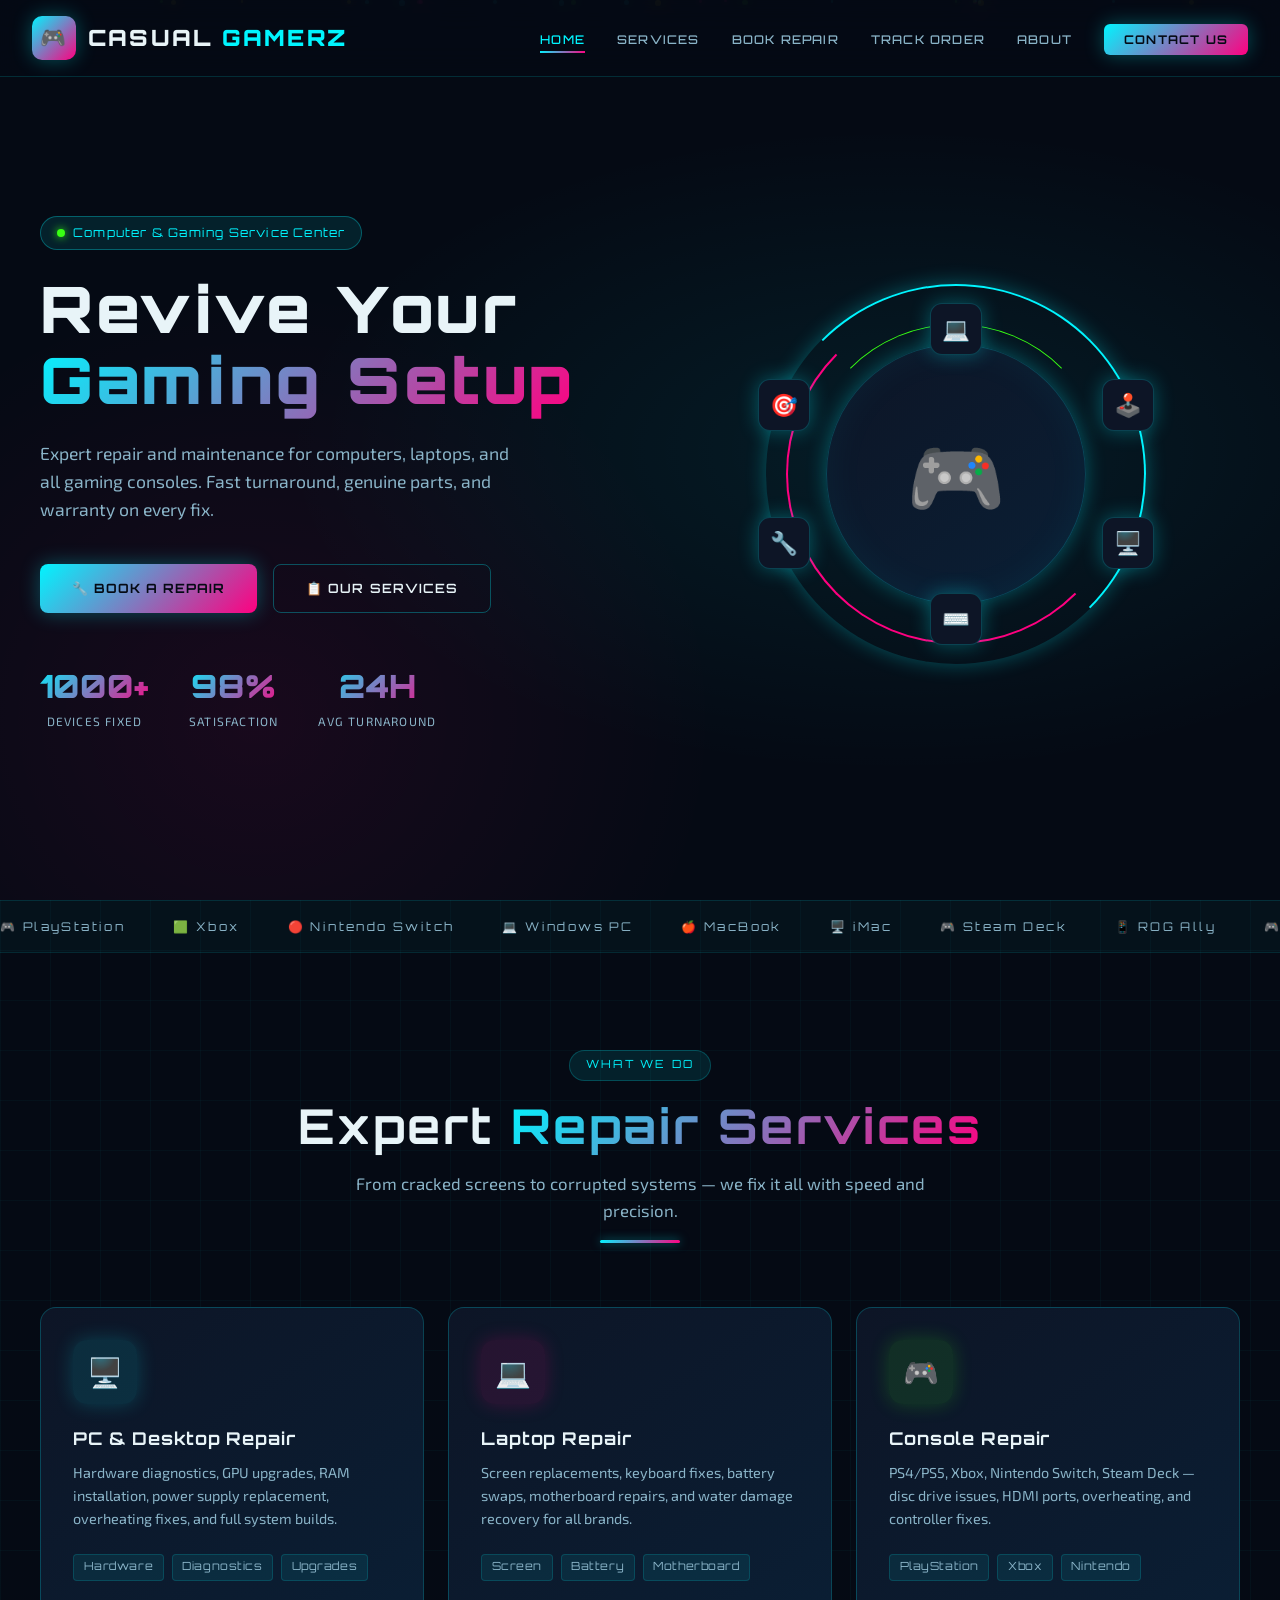
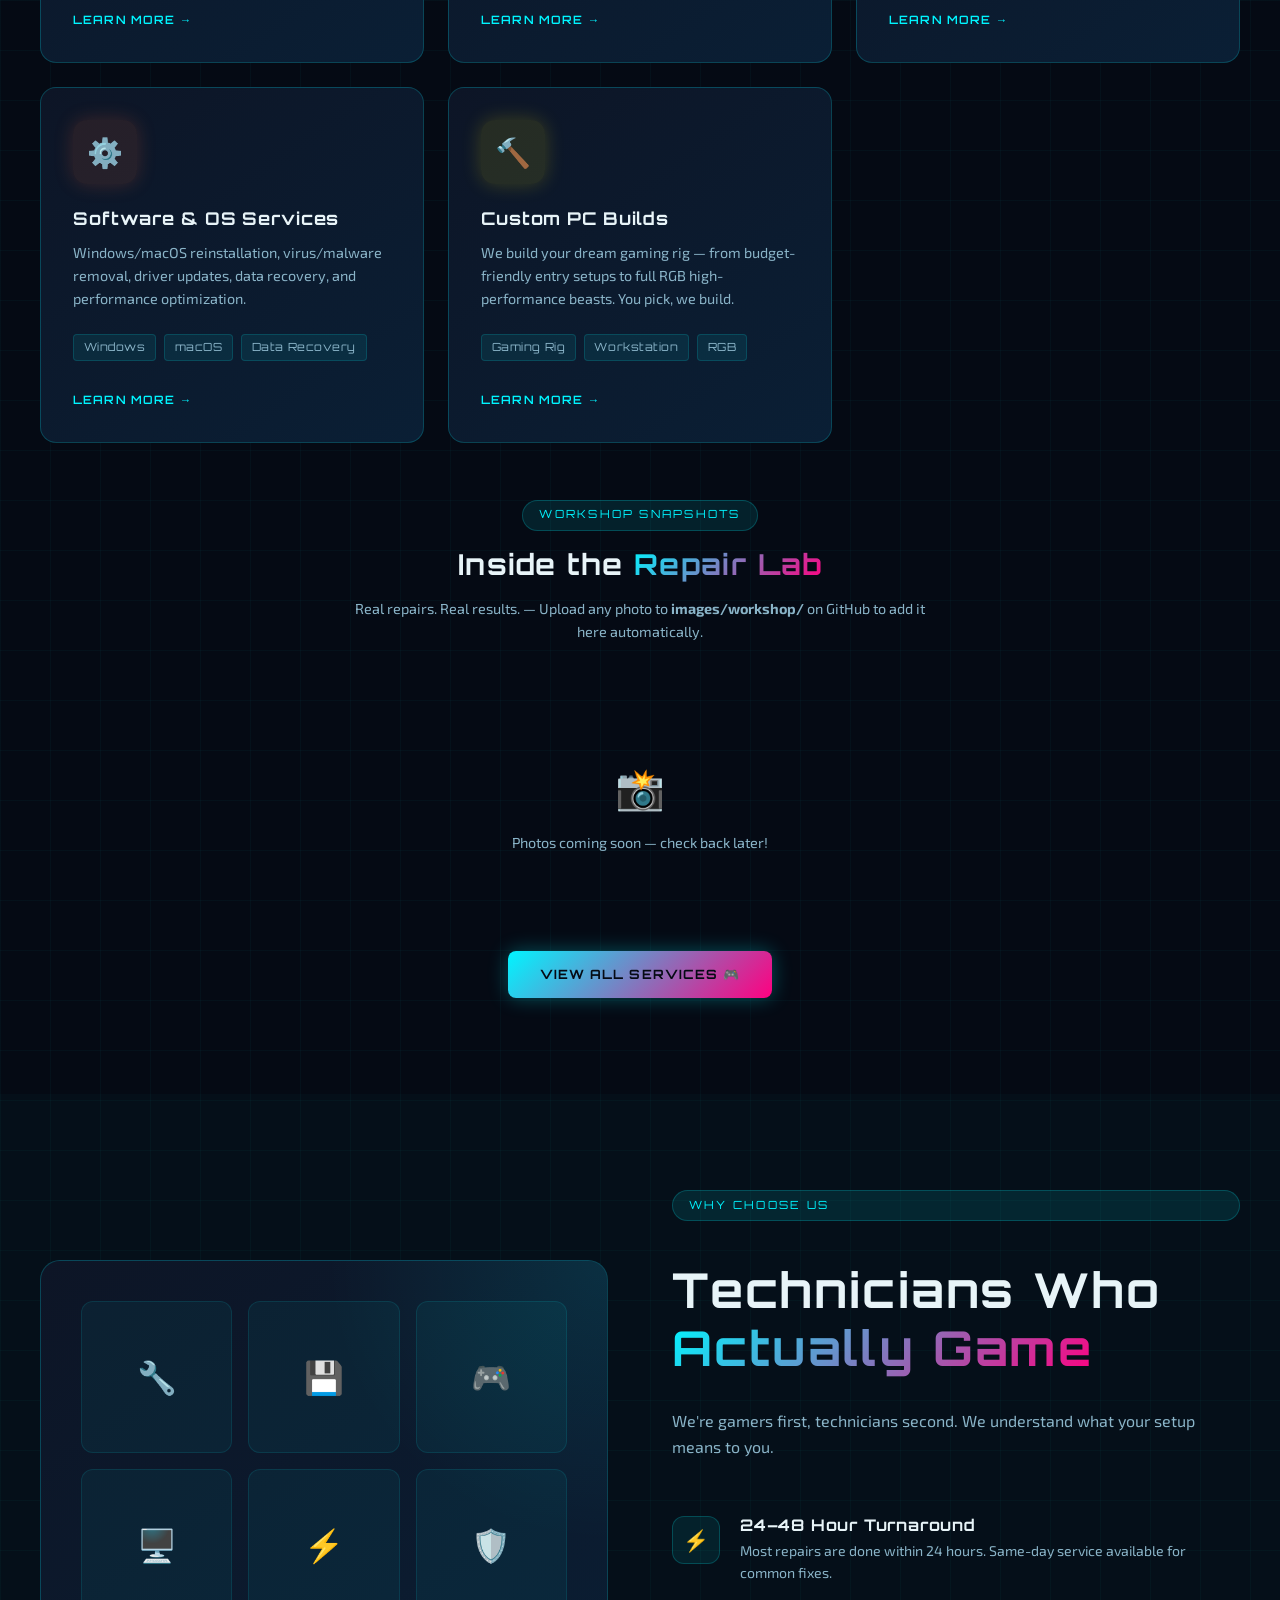
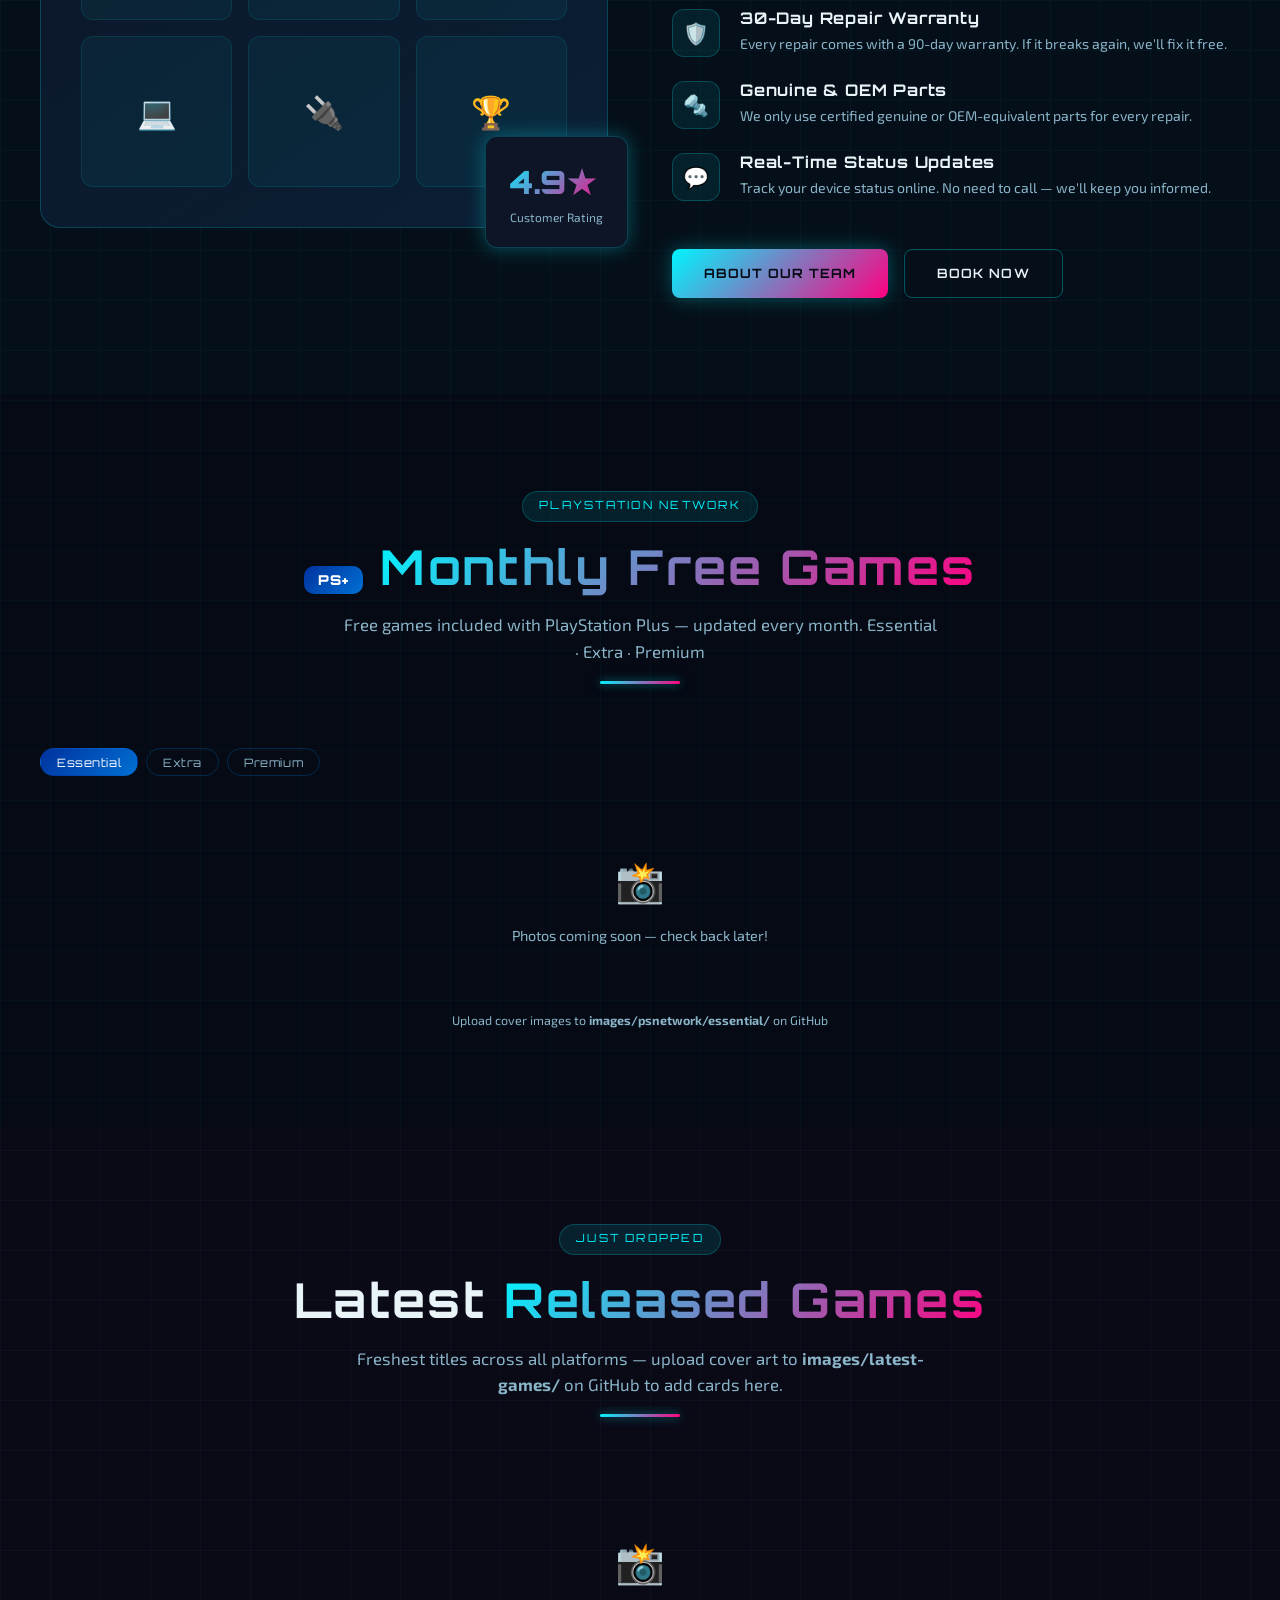
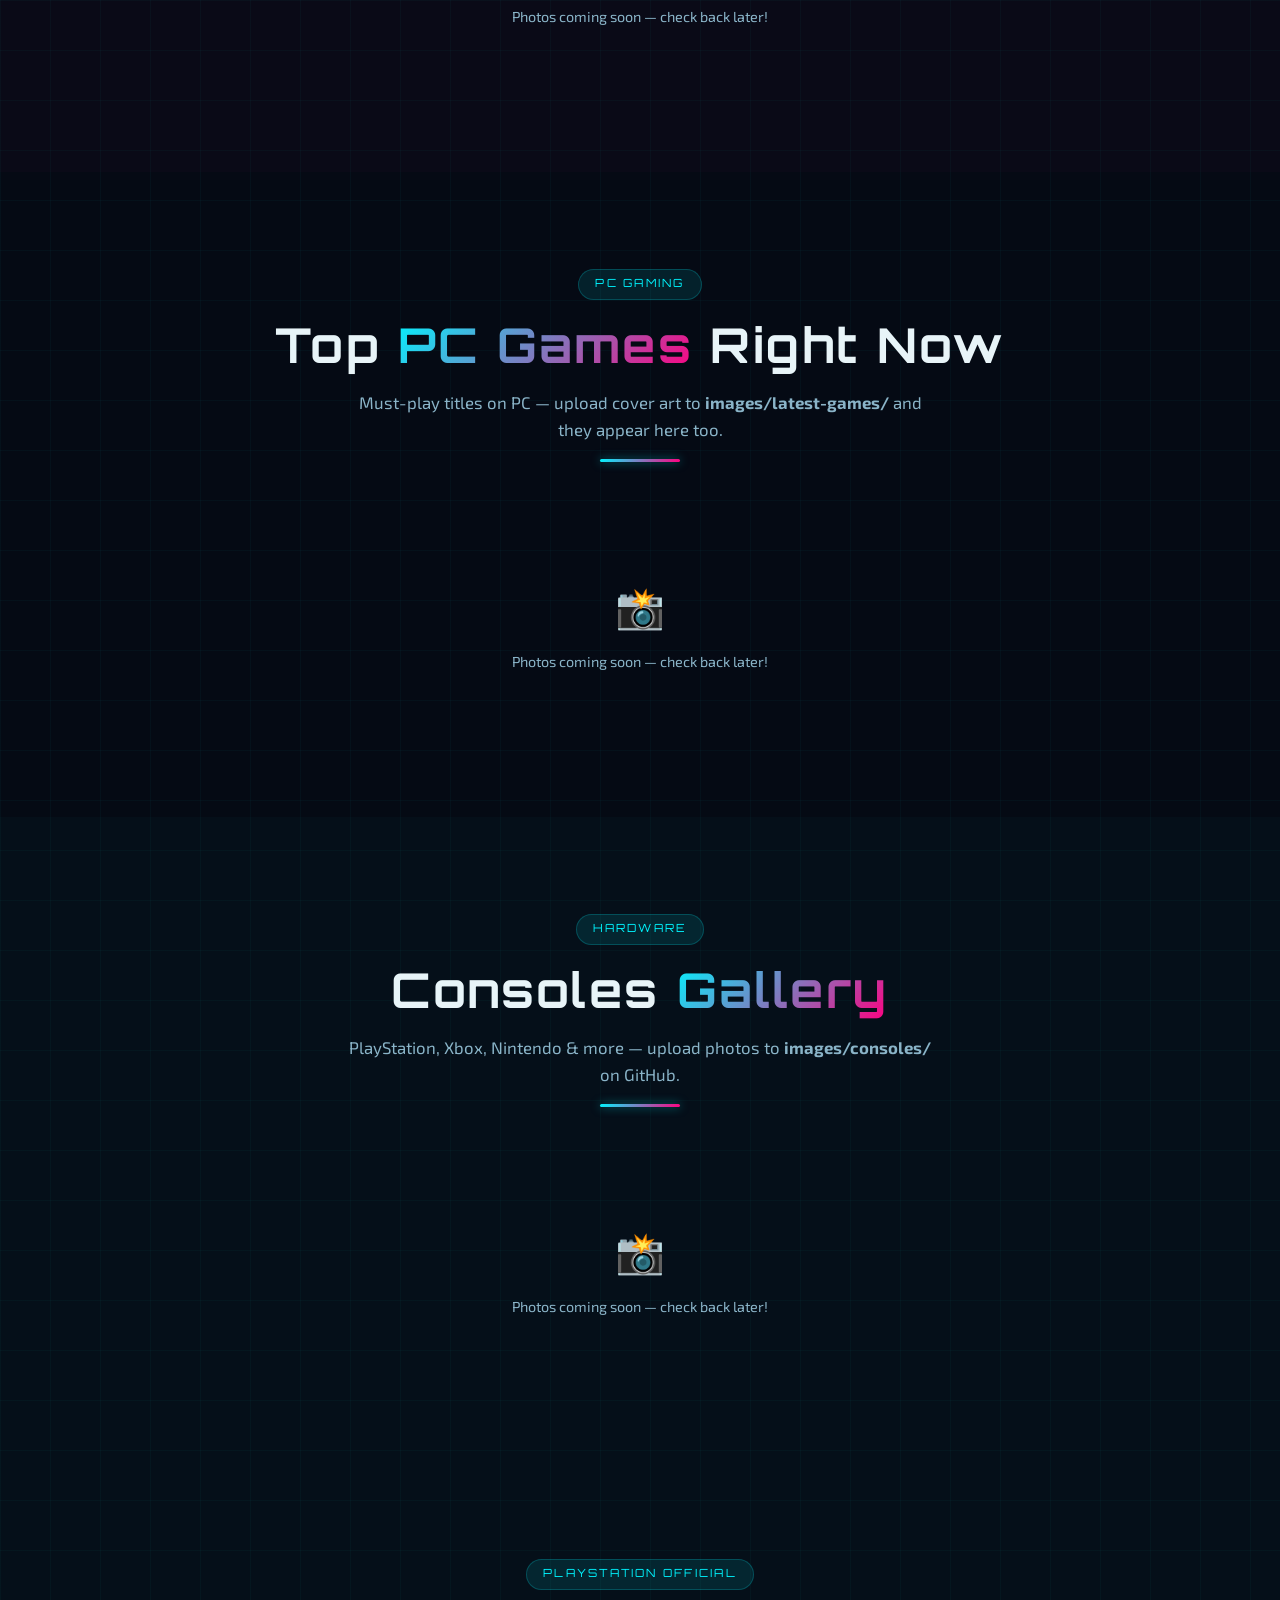
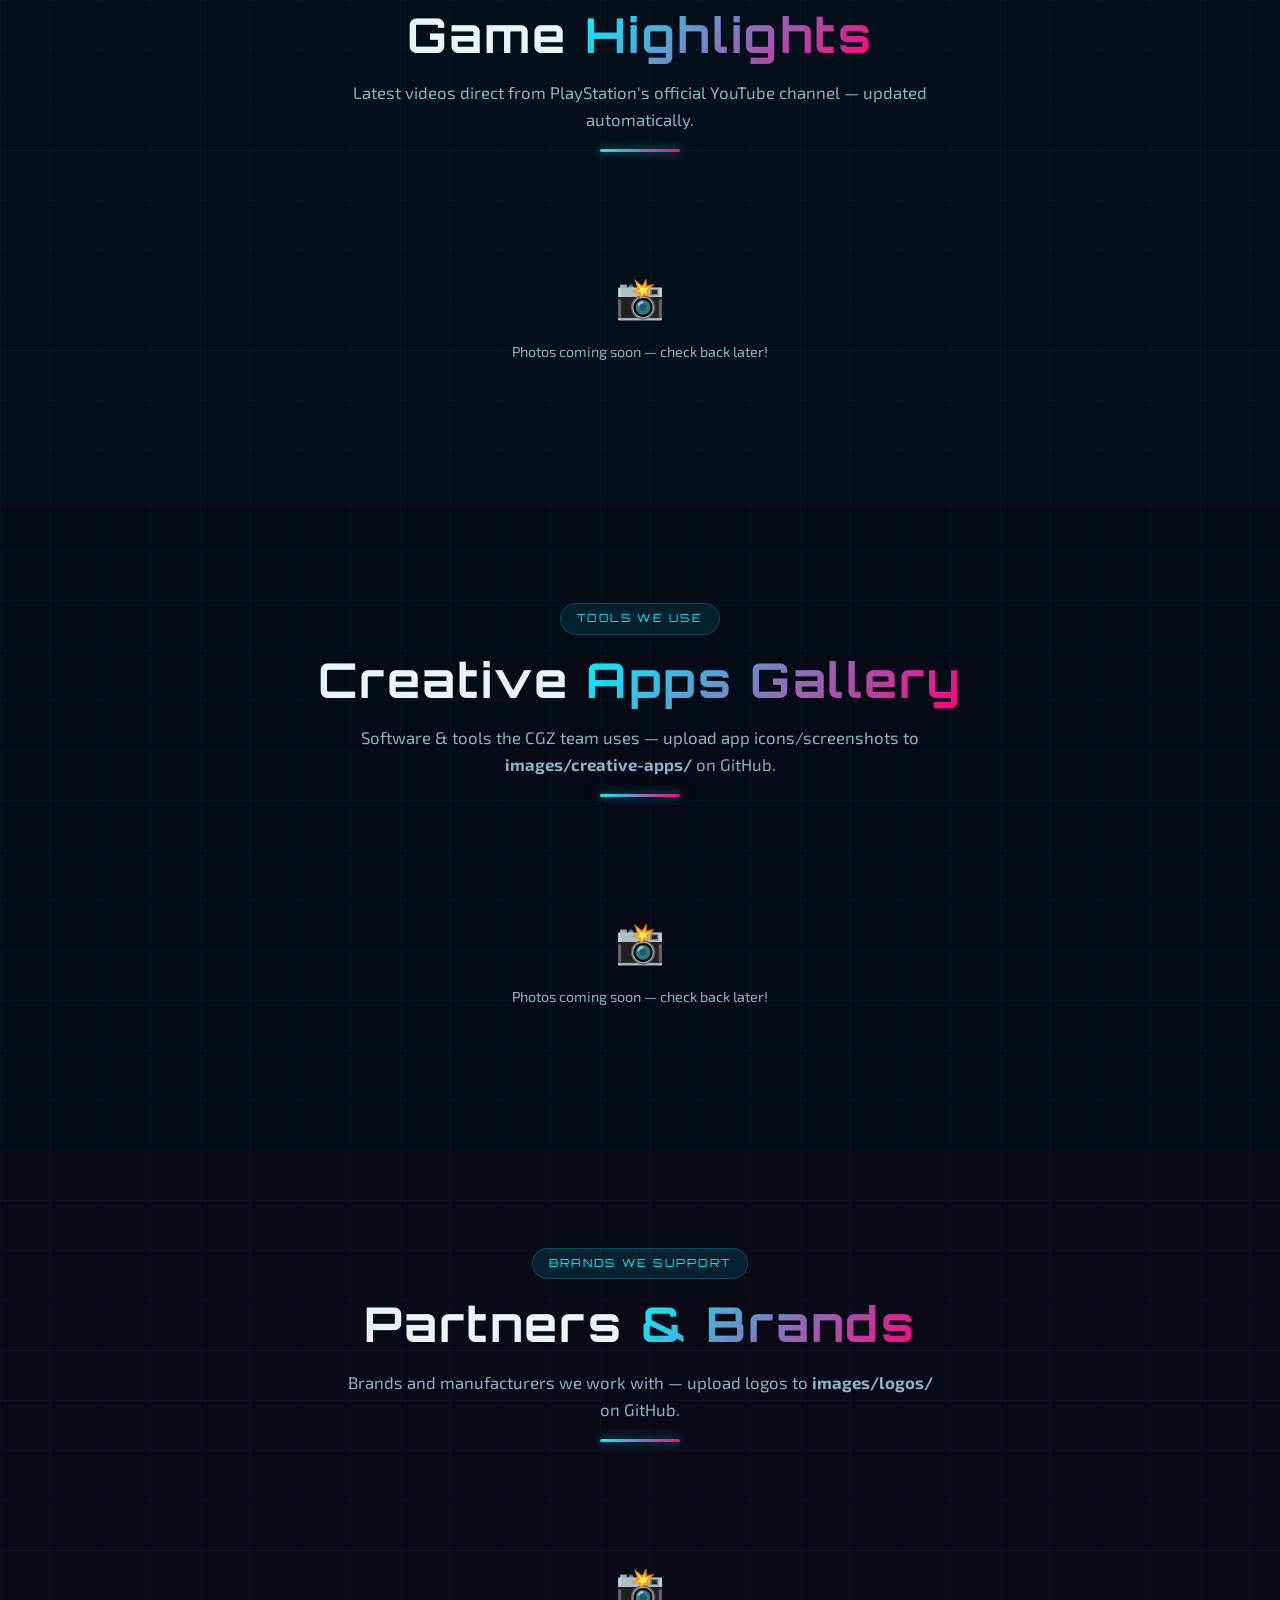
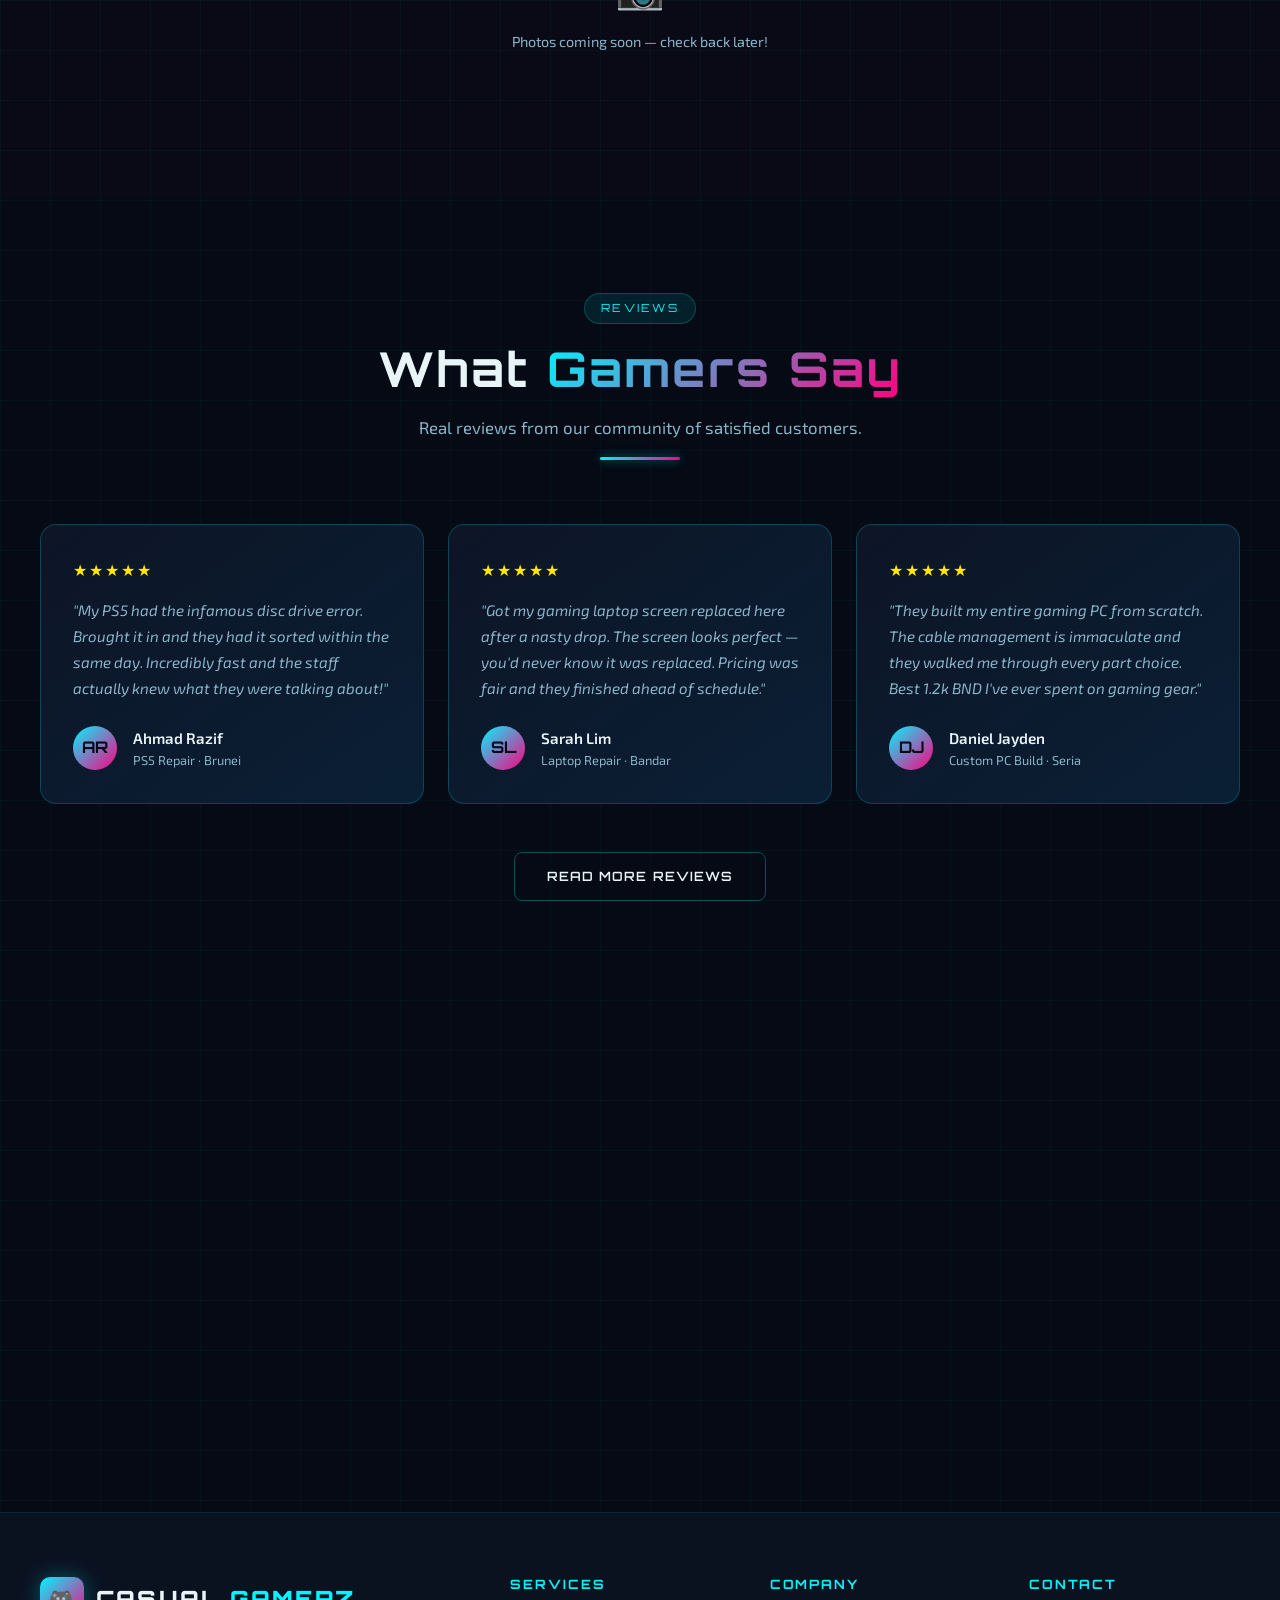
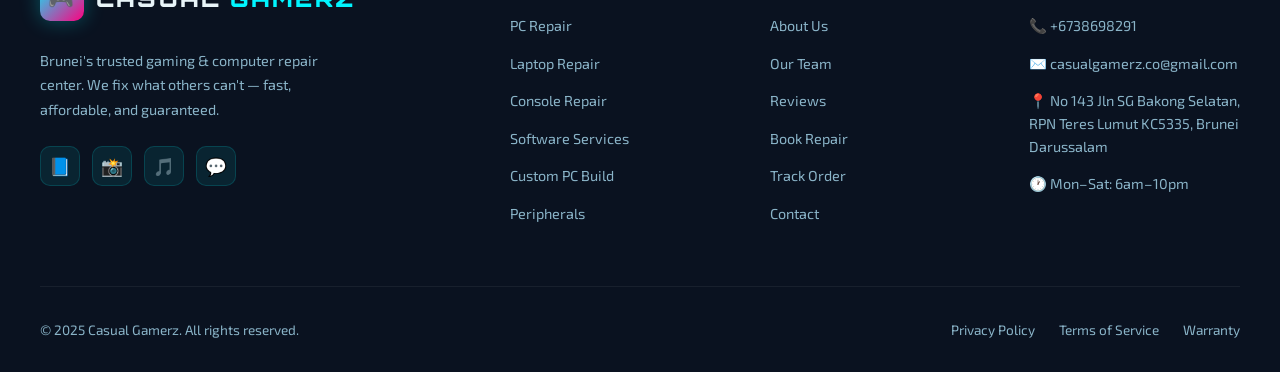
==== commit d3782930: "Add custom sections feature: text, image upload, cards via admin panel" ====
--- a/index.html
+++ b/index.html
@@ -1,444 +1,446 @@
-<!DOCTYPE html>
-<html lang="en">
-<head>
-  <meta charset="UTF-8" />
-  <meta name="viewport" content="width=device-width, initial-scale=1.0" />
-  <title>Casual Gamerz — Computer & Gaming Console Service Center</title>
-  <meta name="description" content="Brunei's premier gaming & computer repair experts. Fast, reliable, professional service for all brands and consoles." />
-  <link rel="preconnect" href="https://fonts.googleapis.com">
-  <link rel="preconnect" href="https://fonts.gstatic.com" crossorigin>
-  <link href="https://fonts.googleapis.com/css2?family=Orbitron:wght@400;600;700;900&family=Exo+2:ital,wght@0,300;0,400;0,500;0,600;0,700;1,400&display=swap" rel="stylesheet">
-  <link rel="stylesheet" href="css/style.css">
-  <script src="js/content-loader.js" defer></script>
-</head>
-<body class="grid-bg">
-
-  <!-- NAVBAR -->
-  <div id="cgz-announcement" style="display:none;padding:0.6rem 1.5rem;text-align:center;font-family:var(--font-display);font-size:0.78rem;letter-spacing:0.08em;position:relative;z-index:999;"></div>
-
-  <nav class="navbar">
-    <a href="index.html" class="logo">
-      <div class="logo-icon">🎮</div>
-      <div class="logo-text">CASUAL <span>GAMERZ</span></div>
-    </a>
-    <ul class="nav-links">
-      <li><a href="index.html" class="active">Home</a></li>
-      <li><a href="pages/services.html">Services</a></li>
-      <li><a href="pages/repair.html">Book Repair</a></li>
-      <li><a href="pages/tracking.html">Track Order</a></li>
-          <li style="display:none"><a href="pages/history.html">Repair History</a></li>
-      <li><a href="pages/about.html">About</a></li>
-      <li><a href="pages/contact.html" class="nav-cta">Contact Us</a></li>
-    </ul>
-    <div class="hamburger" aria-label="Toggle menu" role="button" tabindex="0">
-      <span></span><span></span><span></span>
-    </div>
-  </nav>
-
-  <!-- HERO -->
-  <section class="hero">
-    <div class="hero-bg"></div>
-    <div class="hero-particles"></div>
-    <div class="hero-container">
-      <div class="hero-content">
-        <div class="hero-badge">
-          <span class="badge-dot"></span>
-          <span data-cid='global.tagline'>Computer & Gaming Service Center</span>
-        </div>
-        <h1 class="hero-title">
-          <span class="line-1" data-cid="home.hero_title_line1">Revive Your</span><br>
-          <span class="line-2" data-cid="home.hero_title_line2">Gaming Setup</span>
-        </h1>
-        <p class="hero-desc">
-          <span data-cid="home.hero_description">Expert repair and maintenance for computers, laptops, and all gaming consoles. Fast turnaround, genuine parts, and warranty on every fix.</span>
-        </p>
-        <div class="hero-buttons">
-          <a href="pages/repair.html" class="btn-primary">
-            🔧 Book a Repair
-          </a>
-          <a href="pages/services.html" class="btn-secondary">
-            📋 Our Services
-          </a>
-        </div>
-        <div class="hero-stats">
-          <div class="stat">
-            <div class="stat-number" data-cid="home.stat1_number">1000+</div>
-            <div class="stat-label" data-cid="home.stat1_label">Devices Fixed</div>
-          </div>
-          <div class="stat">
-            <div class="stat-number" data-cid="home.stat2_number">98%</div>
-            <div class="stat-label" data-cid="home.stat2_label">Satisfaction</div>
-          </div>
-          <div class="stat">
-            <div class="stat-number" data-cid="home.stat3_number">24H</div>
-            <div class="stat-label" data-cid="home.stat3_label">Avg Turnaround</div>
-          </div>
-        </div>
-      </div>
-
-      <div class="hero-visual">
-        <div class="hero-device">
-          <div class="device-ring ring-1"></div>
-          <div class="device-ring ring-2"></div>
-          <div class="device-ring ring-3"></div>
-          <div class="device-center">🎮</div>
-          <div class="floating-icons">
-            <div class="float-icon">💻</div>
-            <div class="float-icon">🕹️</div>
-            <div class="float-icon">🖥️</div>
-            <div class="float-icon">⌨️</div>
-            <div class="float-icon">🔧</div>
-            <div class="float-icon">🎯</div>
-          </div>
-        </div>
-      </div>
-    </div>
-  </section>
-
-  <!-- MARQUEE BRANDS -->
-  <div style="overflow:hidden; border-top:1px solid rgba(0,245,255,0.1); border-bottom:1px solid rgba(0,245,255,0.1); background:rgba(0,245,255,0.03); padding:1rem 0;">
-    <div style="display:flex; gap:3rem; align-items:center; white-space:nowrap; animation:marqueeScroll 18s linear infinite;">
-      <span style="font-family:var(--font-display);font-size:0.75rem;letter-spacing:0.2em;color:var(--text-secondary);">🎮 PlayStation</span>
-      <span style="font-family:var(--font-display);font-size:0.75rem;letter-spacing:0.2em;color:var(--text-secondary);">🟩 Xbox</span>
-      <span style="font-family:var(--font-display);font-size:0.75rem;letter-spacing:0.2em;color:var(--text-secondary);">🔴 Nintendo Switch</span>
-      <span style="font-family:var(--font-display);font-size:0.75rem;letter-spacing:0.2em;color:var(--text-secondary);">💻 Windows PC</span>
-      <span style="font-family:var(--font-display);font-size:0.75rem;letter-spacing:0.2em;color:var(--text-secondary);">🍎 MacBook</span>
-      <span style="font-family:var(--font-display);font-size:0.75rem;letter-spacing:0.2em;color:var(--text-secondary);">🖥️ iMac</span>
-      <span style="font-family:var(--font-display);font-size:0.75rem;letter-spacing:0.2em;color:var(--text-secondary);">🎮 Steam Deck</span>
-      <span style="font-family:var(--font-display);font-size:0.75rem;letter-spacing:0.2em;color:var(--text-secondary);">📱 ROG Ally</span>
-      <span style="font-family:var(--font-display);font-size:0.75rem;letter-spacing:0.2em;color:var(--text-secondary);">🎮 PlayStation</span>
-      <span style="font-family:var(--font-display);font-size:0.75rem;letter-spacing:0.2em;color:var(--text-secondary);">🟩 Xbox</span>
-      <span style="font-family:var(--font-display);font-size:0.75rem;letter-spacing:0.2em;color:var(--text-secondary);">🔴 Nintendo Switch</span>
-      <span style="font-family:var(--font-display);font-size:0.75rem;letter-spacing:0.2em;color:var(--text-secondary);">💻 Windows PC</span>
-    </div>
-  </div>
-  <style>
-    @keyframes marqueeScroll { 0% { transform: translateX(0); } 100% { transform: translateX(-50%); } }
-  </style>
-
-  <!-- SERVICES OVERVIEW -->
-  <section class="section" id="services">
-    <div class="container">
-      <div class="section-header fade-in">
-        <div class="section-tag">What We Do</div>
-        <h2 class="section-title">Expert <span class="highlight">Repair Services</span></h2>
-        <p class="section-desc">From cracked screens to corrupted systems — we fix it all with speed and precision.</p>
-        <div class="glow-divider"></div>
-      </div>
-
-      <div class="services-grid" id="grid-home-services"></div>
-
-      <!-- WORKSHOP SNAPSHOTS — auto-loads from images/workshop/ on GitHub -->
-      <div class="section-header fade-in" style="margin-top:3.5rem;">
-        <div class="section-tag">Workshop Snapshots</div>
-        <h3 class="section-title" style="font-size:clamp(1.2rem,2.5vw,1.8rem);">Inside the <span class="highlight">Repair Lab</span></h3>
-        <p class="section-desc" style="font-size:0.9rem;">Real repairs. Real results. — Upload any photo to <strong>images/workshop/</strong> on GitHub to add it here automatically.</p>
-      </div>
-      <div class="auto-gallery fade-in" data-folder="images/workshop" data-type="repair"></div>
-
-      <div style="text-align:center; margin-top:3rem;" class="fade-in">
-        <a href="pages/services.html" class="btn-primary">View All Services 🎮</a>
-      </div>
-    </div>
-  </section>
-
-  <!-- WHY US -->
-  <section class="section" style="background: rgba(0,245,255,0.02);">
-    <div class="container">
-      <div class="why-grid">
-        <div class="why-visual fade-in">
-          <div class="why-image-wrap">
-            <div class="why-icon-grid">
-              <div class="why-icon-item">🔧</div>
-              <div class="why-icon-item">💾</div>
-              <div class="why-icon-item">🎮</div>
-              <div class="why-icon-item">🖥️</div>
-              <div class="why-icon-item">⚡</div>
-              <div class="why-icon-item">🛡️</div>
-              <div class="why-icon-item">💻</div>
-              <div class="why-icon-item">🔌</div>
-              <div class="why-icon-item">🏆</div>
-            </div>
-          </div>
-
-          <!-- Mini stats card -->
-          <div style="position:absolute; bottom:-20px; right:-20px; background:var(--dark-card); border:var(--border-glow); border-radius:12px; padding:1.25rem 1.5rem; box-shadow:var(--shadow-cyan);">
-            <div style="font-family:var(--font-display); font-size:2rem; font-weight:900; background:var(--gradient-main); -webkit-background-clip:text; -webkit-text-fill-color:transparent; background-clip:text;">4.9★</div>
-            <div style="font-size:0.75rem; color:var(--text-secondary);">Customer Rating</div>
-          </div>
-        </div>
-
-        <div class="features-list fade-in">
-          <div class="section-tag" style="display:inline-block; margin-bottom:1rem;">Why Choose Us</div>
-          <h2 class="section-title" style="text-align:left; margin-bottom:0.5rem;">Technicians Who <span class="highlight">Actually Game</span></h2>
-          <p style="color:var(--text-secondary); margin-bottom:2rem;">We're gamers first, technicians second. We understand what your setup means to you.</p>
-
-          <div class="feature-item">
-            <div class="feature-icon">⚡</div>
-            <div class="feature-text">
-              <h4>24–48 Hour Turnaround</h4>
-              <p>Most repairs are done within 24 hours. Same-day service available for common fixes.</p>
-            </div>
-          </div>
-          <div class="feature-item">
-            <div class="feature-icon">🛡️</div>
-            <div class="feature-text">
-              <h4>30-Day Repair Warranty</h4>
-              <p>Every repair comes with a 90-day warranty. If it breaks again, we'll fix it free.</p>
-            </div>
-          </div>
-          <div class="feature-item">
-            <div class="feature-icon">🔩</div>
-            <div class="feature-text">
-              <h4>Genuine & OEM Parts</h4>
-              <p>We only use certified genuine or OEM-equivalent parts for every repair.</p>
-            </div>
-          </div>
-          <div class="feature-item">
-            <div class="feature-icon">💬</div>
-            <div class="feature-text">
-              <h4>Real-Time Status Updates</h4>
-              <p>Track your device status online. No need to call — we'll keep you informed.</p>
-            </div>
-          </div>
-
-          <div style="margin-top:1.5rem; display:flex; gap:1rem; flex-wrap:wrap;">
-            <a href="pages/about.html" class="btn-primary">About Our Team</a>
-            <a href="pages/repair.html" class="btn-secondary">Book Now</a>
-          </div>
-        </div>
-      </div>
-    </div>
-  </section>
-
-  <!-- PS PLUS MONTHLY GAMES -->
-  <section class="section" id="psplus">
-    <div class="container">
-      <div class="section-header fade-in">
-        <div class="section-tag">PlayStation Network</div>
-        <h2 class="section-title">
-          <span class="ps-plus-logo">PS+</span>
-          <span class="highlight"> Monthly Free Games</span>
-        </h2>
-        <p class="section-desc">Free games included with PlayStation Plus — updated every month. Essential · Extra · Premium</p>
-        <div class="glow-divider"></div>
-      </div>
-
-      <!-- Tier Tabs -->
-      <div class="ps-tier-tabs fade-in">
-        <button class="ps-tier-tab active" onclick="switchPsTab(this,'essential')">Essential</button>
-        <button class="ps-tier-tab" onclick="switchPsTab(this,'extra')">Extra</button>
-        <button class="ps-tier-tab" onclick="switchPsTab(this,'premium')">Premium</button>
-      </div>
-
-      <!-- PS Plus panels — auto-load from GitHub folders -->
-      <div class="ps-games-panel active" id="ps-essential">
-        <div class="auto-gallery" data-folder="images/psnetwork/essential" data-type="game"></div>
-        <p style="text-align:center;color:var(--text-secondary);font-size:0.78rem;margin-top:1rem;">Upload cover images to <strong>images/psnetwork/essential/</strong> on GitHub</p>
-      </div>
-      <div class="ps-games-panel" id="ps-extra">
-        <div class="auto-gallery" data-folder="images/psnetwork/extra" data-type="game"></div>
-        <p style="text-align:center;color:var(--text-secondary);font-size:0.78rem;margin-top:1rem;">Upload cover images to <strong>images/psnetwork/extra/</strong> on GitHub</p>
-      </div>
-      <div class="ps-games-panel" id="ps-premium">
-        <div class="auto-gallery" data-folder="images/psnetwork/premium" data-type="game"></div>
-        <p style="text-align:center;color:var(--text-secondary);font-size:0.78rem;margin-top:1rem;">Upload cover images to <strong>images/psnetwork/premium/</strong> on GitHub</p>
-      </div>
-
-    </div>
-  </section>
-
-  <!-- LATEST RELEASED GAMES — auto-loads from images/latest-games/ -->
-  <section class="section" style="background: rgba(255,0,128,0.02);" id="latest-games">
-    <div class="container">
-      <div class="section-header fade-in">
-        <div class="section-tag">Just Dropped</div>
-        <h2 class="section-title">Latest <span class="highlight">Released Games</span></h2>
-        <p class="section-desc">Freshest titles across all platforms — upload cover art to <strong>images/latest-games/</strong> on GitHub to add cards here.</p>
-        <div class="glow-divider"></div>
-      </div>
-      <div class="auto-gallery fade-in" data-folder="images/latest-games" data-type="game"></div>
-    </div>
-  </section>
-
-  <!-- PC GAMES GALLERY — auto-loads from images/latest-games/ shared folder -->
-  <section class="section" id="pc-games">
-    <div class="container">
-      <div class="section-header fade-in">
-        <div class="section-tag">PC Gaming</div>
-        <h2 class="section-title">Top <span class="highlight">PC Games</span> Right Now</h2>
-        <p class="section-desc">Must-play titles on PC — upload cover art to <strong>images/latest-games/</strong> and they appear here too.</p>
-        <div class="glow-divider"></div>
-      </div>
-      <div class="auto-gallery fade-in" data-folder="images/latest-games" data-type="game"></div>
-    </div>
-  </section>
-
-  <!-- CONSOLES IMAGE GALLERY — auto-loads from images/consoles/ -->
-  <section class="section" style="background: rgba(0,245,255,0.02);" id="consoles-gallery">
-    <div class="container">
-      <div class="section-header fade-in">
-        <div class="section-tag">Hardware</div>
-        <h2 class="section-title">Consoles <span class="highlight">Gallery</span></h2>
-        <p class="section-desc">PlayStation, Xbox, Nintendo & more — upload photos to <strong>images/consoles/</strong> on GitHub.</p>
-        <div class="glow-divider"></div>
-      </div>
-      <div class="auto-gallery fade-in" data-folder="images/consoles" data-type="console"></div>
-    </div>
-  </section>
-
-    <!-- GAME HIGHLIGHTS — live feed from PlayStation YouTube channel -->
-  <section class="section" style="background: rgba(0,245,255,0.02);" id="game-highlights">
-    <div class="container">
-      <div class="section-header fade-in">
-        <div class="section-tag">PlayStation Official</div>
-        <h2 class="section-title">Game <span class="highlight">Highlights</span></h2>
-        <p class="section-desc">Latest videos direct from PlayStation's official YouTube channel — updated automatically.</p>
-        <div class="glow-divider"></div>
-      </div>
-      <!-- data-channel = PlayStation YouTube channel ID | data-max = how many videos to show -->
-      <div class="auto-gallery fade-in" data-type="youtube" data-channel="UC-2Y8dQb0S6DtpxNgAKoJKA" data-max="8"></div>
-    </div>
-  </section>
-
-  <!-- CREATIVE APPS GALLERY — auto-loads from images/creative-apps/ -->
-  <section class="section" id="creative-apps">
-    <div class="container">
-      <div class="section-header fade-in">
-        <div class="section-tag">Tools We Use</div>
-        <h2 class="section-title">Creative <span class="highlight">Apps Gallery</span></h2>
-        <p class="section-desc">Software & tools the CGZ team uses — upload app icons/screenshots to <strong>images/creative-apps/</strong> on GitHub.</p>
-        <div class="glow-divider"></div>
-      </div>
-      <div class="auto-gallery fade-in" data-folder="images/creative-apps" data-type="app"></div>
-    </div>
-  </section>
-
-  <!-- COMPANY LOGOS / BRANDS — auto-loads from images/logos/ -->
-  <section class="section" style="background: rgba(255,0,128,0.02);" id="brands-logos">
-    <div class="container">
-      <div class="section-header fade-in">
-        <div class="section-tag">Brands We Support</div>
-        <h2 class="section-title">Partners <span class="highlight">& Brands</span></h2>
-        <p class="section-desc">Brands and manufacturers we work with — upload logos to <strong>images/logos/</strong> on GitHub.</p>
-        <div class="glow-divider"></div>
-      </div>
-      <div class="auto-gallery fade-in" data-folder="images/logos" data-type="logo"></div>
-    </div>
-  </section>
-
-    <!-- TESTIMONIALS -->
-  <section class="section">
-    <div class="container">
-      <div class="section-header fade-in">
-        <div class="section-tag">Reviews</div>
-        <h2 class="section-title">What <span class="highlight">Gamers Say</span></h2>
-        <p class="section-desc">Real reviews from our community of satisfied customers.</p>
-        <div class="glow-divider"></div>
-      </div>
-
-      <div class="testimonials-grid" id="grid-home-reviews"></div>
-
-      <div style="text-align:center; margin-top:3rem;" class="fade-in">
-        <a href="pages/about.html#reviews" class="btn-secondary">Read More Reviews</a>
-      </div>
-    </div>
-  </section>
-
-  <!-- CTA BANNER -->
-  <section class="section" style="padding:4rem 2rem;">
-    <div class="container fade-in">
-      <div style="background:var(--gradient-card); border:var(--border-glow); border-radius:24px; padding:4rem 3rem; text-align:center; position:relative; overflow:hidden; box-shadow:var(--shadow-cyan);">
-        <div style="position:absolute; top:-40px; right:-40px; width:200px; height:200px; border-radius:50%; background:radial-gradient(circle, rgba(0,245,255,0.1) 0%, transparent 70%);"></div>
-        <div style="position:absolute; bottom:-40px; left:-40px; width:200px; height:200px; border-radius:50%; background:radial-gradient(circle, rgba(255,0,128,0.1) 0%, transparent 70%);"></div>
-        <div style="position:relative; z-index:1;">
-          <div class="section-tag" style="margin-bottom:1rem;">Limited Time</div>
-          <h2 style="font-size:clamp(1.8rem,4vw,3rem); margin-bottom:1rem;"><span data-cid="home.cta_title">Free Diagnostic Check</span></h2>
-          <p style="color:var(--text-secondary); max-width:500px; margin:0 auto 2rem; font-size:1.05rem;">Walk in or book online. Get a full hardware and software diagnostic at zero cost — no strings attached.</p>
-          <div style="display:flex; gap:1rem; justify-content:center; flex-wrap:wrap;">
-            <a href="pages/repair.html" class="btn-primary">🔧 Book Free Diagnostic</a>
-            <a href="pages/contact.html" class="btn-secondary">📞 WhatsApp Us Now</a>
-          </div>
-        </div>
-      </div>
-    </div>
-  </section>
-
-  <!-- FOOTER -->
-  <footer>
-    <div class="footer-grid">
-      <div class="footer-brand">
-        <a href="index.html" class="logo" style="margin-bottom:0.75rem; display:inline-flex;">
-          <div class="logo-icon">🎮</div>
-          <div class="logo-text">CASUAL <span>GAMERZ</span></div>
-        </a>
-        <p>Brunei's trusted gaming & computer repair center. We fix what others can't — fast, affordable, and guaranteed.</p>
-        <div class="social-links">
-          <a href="#" class="social-link" aria-label="Facebook">📘</a>
-          <a href="#" class="social-link" aria-label="Instagram">📸</a>
-          <a href="#" class="social-link" aria-label="TikTok">🎵</a>
-          <a href="#" class="social-link" aria-label="WhatsApp">💬</a>
-        </div>
-      </div>
-
-      <div class="footer-col">
-        <h4>Services</h4>
-        <ul>
-          <li><a href="pages/services.html#pc-repair">PC Repair</a></li>
-          <li><a href="pages/services.html#laptop-repair">Laptop Repair</a></li>
-          <li><a href="pages/services.html#console-repair">Console Repair</a></li>
-          <li><a href="pages/services.html#software">Software Services</a></li>
-          <li><a href="pages/services.html#custom-build">Custom PC Build</a></li>
-          <li><a href="pages/services.html#accessories">Peripherals</a></li>
-        </ul>
-      </div>
-
-      <div class="footer-col">
-        <h4>Company</h4>
-        <ul>
-          <li><a href="pages/about.html">About Us</a></li>
-          <li><a href="pages/about.html#team">Our Team</a></li>
-          <li><a href="pages/about.html#reviews">Reviews</a></li>
-          <li><a href="pages/repair.html">Book Repair</a></li>
-          <li><a href="pages/tracking.html">Track Order</a></li>
-          <li style="display:none"><a href="pages/history.html">Repair History</a></li>
-          <li><a href="pages/contact.html">Contact</a></li>
-        </ul>
-      </div>
-
-      <div class="footer-col">
-        <h4>Contact</h4>
-        <ul>
-          <li><a href="tel:+6738698291" data-cid-href="global.phone_tel"><span data-cid="global.phone">📞 +6738698291</span></a></li>
-          <li><a href="mailto:casualgamerz.co@gmail.com" data-cid-href="global.email_mailto"><span data-cid="global.email">✉️ casualgamerz.co@gmail.com</span></a></li>
-          <li><a href="pages/contact.html#map"><span data-cid="global.address_short">📍 No 143 Jln SG Bakong Selatan, RPN Teres Lumut KC5335, Brunei Darussalam</span></a></li>
-          <li><a href="pages/contact.html"><span data-cid="global.hours_short">🕐 Mon–Sat: 6am–10pm</span></a></li>
-        </ul>
-      </div>
-    </div>
-    <div class="footer-bottom">
-      <p>© 2025 Casual Gamerz. All rights reserved.</p>
-      <div class="footer-bottom-links">
-        <a href="pages/privacy.html">Privacy Policy</a>
-        <a href="pages/terms.html">Terms of Service</a>
-        <a href="pages/warranty.html">Warranty</a>
-      </div>
-    </div>
-  </footer>
-
-  
-  
-  <script src="js/gallery-loader.js"></script>
-  <script src="js/theme.js"></script>
-  <script src="js/main.js"></script>
-  <script>
-    function switchPsTab(btn, tier) {
-      document.querySelectorAll('.ps-tier-tab').forEach(t => t.classList.remove('active'));
-      document.querySelectorAll('.ps-games-panel').forEach(p => p.classList.remove('active'));
-      btn.classList.add('active');
-      var panel = document.getElementById('ps-' + tier);
-      if (panel) panel.classList.add('active');
-    }
-  </script>
-</body>
-</html>
+<!DOCTYPE html>
+<html lang="en">
+<head>
+  <meta charset="UTF-8" />
+  <meta name="viewport" content="width=device-width, initial-scale=1.0" />
+  <title>Casual Gamerz — Computer & Gaming Console Service Center</title>
+  <meta name="description" content="Brunei's premier gaming & computer repair experts. Fast, reliable, professional service for all brands and consoles." />
+  <link rel="preconnect" href="https://fonts.googleapis.com">
+  <link rel="preconnect" href="https://fonts.gstatic.com" crossorigin>
+  <link href="https://fonts.googleapis.com/css2?family=Orbitron:wght@400;600;700;900&family=Exo+2:ital,wght@0,300;0,400;0,500;0,600;0,700;1,400&display=swap" rel="stylesheet">
+  <link rel="stylesheet" href="css/style.css">
+  <script src="js/content-loader.js" defer></script>
+</head>
+<body class="grid-bg">
+
+  <!-- NAVBAR -->
+  <div id="cgz-announcement" style="display:none;padding:0.6rem 1.5rem;text-align:center;font-family:var(--font-display);font-size:0.78rem;letter-spacing:0.08em;position:relative;z-index:999;"></div>
+
+  <nav class="navbar">
+    <a href="index.html" class="logo">
+      <div class="logo-icon">🎮</div>
+      <div class="logo-text">CASUAL <span>GAMERZ</span></div>
+    </a>
+    <ul class="nav-links">
+      <li><a href="index.html" class="active">Home</a></li>
+      <li><a href="pages/services.html">Services</a></li>
+      <li><a href="pages/repair.html">Book Repair</a></li>
+      <li><a href="pages/tracking.html">Track Order</a></li>
+          <li style="display:none"><a href="pages/history.html">Repair History</a></li>
+      <li><a href="pages/about.html">About</a></li>
+      <li><a href="pages/contact.html" class="nav-cta">Contact Us</a></li>
+    </ul>
+    <div class="hamburger" aria-label="Toggle menu" role="button" tabindex="0">
+      <span></span><span></span><span></span>
+    </div>
+  </nav>
+
+  <!-- HERO -->
+  <section class="hero">
+    <div class="hero-bg"></div>
+    <div class="hero-particles"></div>
+    <div class="hero-container">
+      <div class="hero-content">
+        <div class="hero-badge">
+          <span class="badge-dot"></span>
+          <span data-cid='global.tagline'>Computer & Gaming Service Center</span>
+        </div>
+        <h1 class="hero-title">
+          <span class="line-1" data-cid="home.hero_title_line1">Revive Your</span><br>
+          <span class="line-2" data-cid="home.hero_title_line2">Gaming Setup</span>
+        </h1>
+        <p class="hero-desc">
+          <span data-cid="home.hero_description">Expert repair and maintenance for computers, laptops, and all gaming consoles. Fast turnaround, genuine parts, and warranty on every fix.</span>
+        </p>
+        <div class="hero-buttons">
+          <a href="pages/repair.html" class="btn-primary">
+            🔧 Book a Repair
+          </a>
+          <a href="pages/services.html" class="btn-secondary">
+            📋 Our Services
+          </a>
+        </div>
+        <div class="hero-stats">
+          <div class="stat">
+            <div class="stat-number" data-cid="home.stat1_number">1000+</div>
+            <div class="stat-label" data-cid="home.stat1_label">Devices Fixed</div>
+          </div>
+          <div class="stat">
+            <div class="stat-number" data-cid="home.stat2_number">98%</div>
+            <div class="stat-label" data-cid="home.stat2_label">Satisfaction</div>
+          </div>
+          <div class="stat">
+            <div class="stat-number" data-cid="home.stat3_number">24H</div>
+            <div class="stat-label" data-cid="home.stat3_label">Avg Turnaround</div>
+          </div>
+        </div>
+      </div>
+
+      <div class="hero-visual">
+        <div class="hero-device">
+          <div class="device-ring ring-1"></div>
+          <div class="device-ring ring-2"></div>
+          <div class="device-ring ring-3"></div>
+          <div class="device-center">🎮</div>
+          <div class="floating-icons">
+            <div class="float-icon">💻</div>
+            <div class="float-icon">🕹️</div>
+            <div class="float-icon">🖥️</div>
+            <div class="float-icon">⌨️</div>
+            <div class="float-icon">🔧</div>
+            <div class="float-icon">🎯</div>
+          </div>
+        </div>
+      </div>
+    </div>
+  </section>
+
+  <!-- MARQUEE BRANDS -->
+  <div style="overflow:hidden; border-top:1px solid rgba(0,245,255,0.1); border-bottom:1px solid rgba(0,245,255,0.1); background:rgba(0,245,255,0.03); padding:1rem 0;">
+    <div style="display:flex; gap:3rem; align-items:center; white-space:nowrap; animation:marqueeScroll 18s linear infinite;">
+      <span style="font-family:var(--font-display);font-size:0.75rem;letter-spacing:0.2em;color:var(--text-secondary);">🎮 PlayStation</span>
+      <span style="font-family:var(--font-display);font-size:0.75rem;letter-spacing:0.2em;color:var(--text-secondary);">🟩 Xbox</span>
+      <span style="font-family:var(--font-display);font-size:0.75rem;letter-spacing:0.2em;color:var(--text-secondary);">🔴 Nintendo Switch</span>
+      <span style="font-family:var(--font-display);font-size:0.75rem;letter-spacing:0.2em;color:var(--text-secondary);">💻 Windows PC</span>
+      <span style="font-family:var(--font-display);font-size:0.75rem;letter-spacing:0.2em;color:var(--text-secondary);">🍎 MacBook</span>
+      <span style="font-family:var(--font-display);font-size:0.75rem;letter-spacing:0.2em;color:var(--text-secondary);">🖥️ iMac</span>
+      <span style="font-family:var(--font-display);font-size:0.75rem;letter-spacing:0.2em;color:var(--text-secondary);">🎮 Steam Deck</span>
+      <span style="font-family:var(--font-display);font-size:0.75rem;letter-spacing:0.2em;color:var(--text-secondary);">📱 ROG Ally</span>
+      <span style="font-family:var(--font-display);font-size:0.75rem;letter-spacing:0.2em;color:var(--text-secondary);">🎮 PlayStation</span>
+      <span style="font-family:var(--font-display);font-size:0.75rem;letter-spacing:0.2em;color:var(--text-secondary);">🟩 Xbox</span>
+      <span style="font-family:var(--font-display);font-size:0.75rem;letter-spacing:0.2em;color:var(--text-secondary);">🔴 Nintendo Switch</span>
+      <span style="font-family:var(--font-display);font-size:0.75rem;letter-spacing:0.2em;color:var(--text-secondary);">💻 Windows PC</span>
+    </div>
+  </div>
+  <style>
+    @keyframes marqueeScroll { 0% { transform: translateX(0); } 100% { transform: translateX(-50%); } }
+  </style>
+
+  <!-- SERVICES OVERVIEW -->
+  <section class="section" id="services">
+    <div class="container">
+      <div class="section-header fade-in">
+        <div class="section-tag">What We Do</div>
+        <h2 class="section-title">Expert <span class="highlight">Repair Services</span></h2>
+        <p class="section-desc">From cracked screens to corrupted systems — we fix it all with speed and precision.</p>
+        <div class="glow-divider"></div>
+      </div>
+
+      <div class="services-grid" id="grid-home-services"></div>
+
+      <!-- WORKSHOP SNAPSHOTS — auto-loads from images/workshop/ on GitHub -->
+      <div class="section-header fade-in" style="margin-top:3.5rem;">
+        <div class="section-tag">Workshop Snapshots</div>
+        <h3 class="section-title" style="font-size:clamp(1.2rem,2.5vw,1.8rem);">Inside the <span class="highlight">Repair Lab</span></h3>
+        <p class="section-desc" style="font-size:0.9rem;">Real repairs. Real results. — Upload any photo to <strong>images/workshop/</strong> on GitHub to add it here automatically.</p>
+      </div>
+      <div class="auto-gallery fade-in" data-folder="images/workshop" data-type="repair"></div>
+
+      <div style="text-align:center; margin-top:3rem;" class="fade-in">
+        <a href="pages/services.html" class="btn-primary">View All Services 🎮</a>
+      </div>
+    </div>
+  </section>
+
+  <!-- WHY US -->
+  <section class="section" style="background: rgba(0,245,255,0.02);">
+    <div class="container">
+      <div class="why-grid">
+        <div class="why-visual fade-in">
+          <div class="why-image-wrap">
+            <div class="why-icon-grid">
+              <div class="why-icon-item">🔧</div>
+              <div class="why-icon-item">💾</div>
+              <div class="why-icon-item">🎮</div>
+              <div class="why-icon-item">🖥️</div>
+              <div class="why-icon-item">⚡</div>
+              <div class="why-icon-item">🛡️</div>
+              <div class="why-icon-item">💻</div>
+              <div class="why-icon-item">🔌</div>
+              <div class="why-icon-item">🏆</div>
+            </div>
+          </div>
+
+          <!-- Mini stats card -->
+          <div style="position:absolute; bottom:-20px; right:-20px; background:var(--dark-card); border:var(--border-glow); border-radius:12px; padding:1.25rem 1.5rem; box-shadow:var(--shadow-cyan);">
+            <div style="font-family:var(--font-display); font-size:2rem; font-weight:900; background:var(--gradient-main); -webkit-background-clip:text; -webkit-text-fill-color:transparent; background-clip:text;">4.9★</div>
+            <div style="font-size:0.75rem; color:var(--text-secondary);">Customer Rating</div>
+          </div>
+        </div>
+
+        <div class="features-list fade-in">
+          <div class="section-tag" style="display:inline-block; margin-bottom:1rem;">Why Choose Us</div>
+          <h2 class="section-title" style="text-align:left; margin-bottom:0.5rem;">Technicians Who <span class="highlight">Actually Game</span></h2>
+          <p style="color:var(--text-secondary); margin-bottom:2rem;">We're gamers first, technicians second. We understand what your setup means to you.</p>
+
+          <div class="feature-item">
+            <div class="feature-icon">⚡</div>
+            <div class="feature-text">
+              <h4>24–48 Hour Turnaround</h4>
+              <p>Most repairs are done within 24 hours. Same-day service available for common fixes.</p>
+            </div>
+          </div>
+          <div class="feature-item">
+            <div class="feature-icon">🛡️</div>
+            <div class="feature-text">
+              <h4>30-Day Repair Warranty</h4>
+              <p>Every repair comes with a 90-day warranty. If it breaks again, we'll fix it free.</p>
+            </div>
+          </div>
+          <div class="feature-item">
+            <div class="feature-icon">🔩</div>
+            <div class="feature-text">
+              <h4>Genuine & OEM Parts</h4>
+              <p>We only use certified genuine or OEM-equivalent parts for every repair.</p>
+            </div>
+          </div>
+          <div class="feature-item">
+            <div class="feature-icon">💬</div>
+            <div class="feature-text">
+              <h4>Real-Time Status Updates</h4>
+              <p>Track your device status online. No need to call — we'll keep you informed.</p>
+            </div>
+          </div>
+
+          <div style="margin-top:1.5rem; display:flex; gap:1rem; flex-wrap:wrap;">
+            <a href="pages/about.html" class="btn-primary">About Our Team</a>
+            <a href="pages/repair.html" class="btn-secondary">Book Now</a>
+          </div>
+        </div>
+      </div>
+    </div>
+  </section>
+
+  <!-- PS PLUS MONTHLY GAMES -->
+  <section class="section" id="psplus">
+    <div class="container">
+      <div class="section-header fade-in">
+        <div class="section-tag">PlayStation Network</div>
+        <h2 class="section-title">
+          <span class="ps-plus-logo">PS+</span>
+          <span class="highlight"> Monthly Free Games</span>
+        </h2>
+        <p class="section-desc">Free games included with PlayStation Plus — updated every month. Essential · Extra · Premium</p>
+        <div class="glow-divider"></div>
+      </div>
+
+      <!-- Tier Tabs -->
+      <div class="ps-tier-tabs fade-in">
+        <button class="ps-tier-tab active" onclick="switchPsTab(this,'essential')">Essential</button>
+        <button class="ps-tier-tab" onclick="switchPsTab(this,'extra')">Extra</button>
+        <button class="ps-tier-tab" onclick="switchPsTab(this,'premium')">Premium</button>
+      </div>
+
+      <!-- PS Plus panels — auto-load from GitHub folders -->
+      <div class="ps-games-panel active" id="ps-essential">
+        <div class="auto-gallery" data-folder="images/psnetwork/essential" data-type="game"></div>
+        <p style="text-align:center;color:var(--text-secondary);font-size:0.78rem;margin-top:1rem;">Upload cover images to <strong>images/psnetwork/essential/</strong> on GitHub</p>
+      </div>
+      <div class="ps-games-panel" id="ps-extra">
+        <div class="auto-gallery" data-folder="images/psnetwork/extra" data-type="game"></div>
+        <p style="text-align:center;color:var(--text-secondary);font-size:0.78rem;margin-top:1rem;">Upload cover images to <strong>images/psnetwork/extra/</strong> on GitHub</p>
+      </div>
+      <div class="ps-games-panel" id="ps-premium">
+        <div class="auto-gallery" data-folder="images/psnetwork/premium" data-type="game"></div>
+        <p style="text-align:center;color:var(--text-secondary);font-size:0.78rem;margin-top:1rem;">Upload cover images to <strong>images/psnetwork/premium/</strong> on GitHub</p>
+      </div>
+
+    </div>
+  </section>
+
+  <!-- LATEST RELEASED GAMES — auto-loads from images/latest-games/ -->
+  <section class="section" style="background: rgba(255,0,128,0.02);" id="latest-games">
+    <div class="container">
+      <div class="section-header fade-in">
+        <div class="section-tag">Just Dropped</div>
+        <h2 class="section-title">Latest <span class="highlight">Released Games</span></h2>
+        <p class="section-desc">Freshest titles across all platforms — upload cover art to <strong>images/latest-games/</strong> on GitHub to add cards here.</p>
+        <div class="glow-divider"></div>
+      </div>
+      <div class="auto-gallery fade-in" data-folder="images/latest-games" data-type="game"></div>
+    </div>
+  </section>
+
+  <!-- PC GAMES GALLERY — auto-loads from images/latest-games/ shared folder -->
+  <section class="section" id="pc-games">
+    <div class="container">
+      <div class="section-header fade-in">
+        <div class="section-tag">PC Gaming</div>
+        <h2 class="section-title">Top <span class="highlight">PC Games</span> Right Now</h2>
+        <p class="section-desc">Must-play titles on PC — upload cover art to <strong>images/latest-games/</strong> and they appear here too.</p>
+        <div class="glow-divider"></div>
+      </div>
+      <div class="auto-gallery fade-in" data-folder="images/latest-games" data-type="game"></div>
+    </div>
+  </section>
+
+  <!-- CONSOLES IMAGE GALLERY — auto-loads from images/consoles/ -->
+  <section class="section" style="background: rgba(0,245,255,0.02);" id="consoles-gallery">
+    <div class="container">
+      <div class="section-header fade-in">
+        <div class="section-tag">Hardware</div>
+        <h2 class="section-title">Consoles <span class="highlight">Gallery</span></h2>
+        <p class="section-desc">PlayStation, Xbox, Nintendo & more — upload photos to <strong>images/consoles/</strong> on GitHub.</p>
+        <div class="glow-divider"></div>
+      </div>
+      <div class="auto-gallery fade-in" data-folder="images/consoles" data-type="console"></div>
+    </div>
+  </section>
+
+    <!-- GAME HIGHLIGHTS — live feed from PlayStation YouTube channel -->
+  <section class="section" style="background: rgba(0,245,255,0.02);" id="game-highlights">
+    <div class="container">
+      <div class="section-header fade-in">
+        <div class="section-tag">PlayStation Official</div>
+        <h2 class="section-title">Game <span class="highlight">Highlights</span></h2>
+        <p class="section-desc">Latest videos direct from PlayStation's official YouTube channel — updated automatically.</p>
+        <div class="glow-divider"></div>
+      </div>
+      <!-- data-channel = PlayStation YouTube channel ID | data-max = how many videos to show -->
+      <div class="auto-gallery fade-in" data-type="youtube" data-channel="UC-2Y8dQb0S6DtpxNgAKoJKA" data-max="8"></div>
+    </div>
+  </section>
+
+  <!-- CREATIVE APPS GALLERY — auto-loads from images/creative-apps/ -->
+  <section class="section" id="creative-apps">
+    <div class="container">
+      <div class="section-header fade-in">
+        <div class="section-tag">Tools We Use</div>
+        <h2 class="section-title">Creative <span class="highlight">Apps Gallery</span></h2>
+        <p class="section-desc">Software & tools the CGZ team uses — upload app icons/screenshots to <strong>images/creative-apps/</strong> on GitHub.</p>
+        <div class="glow-divider"></div>
+      </div>
+      <div class="auto-gallery fade-in" data-folder="images/creative-apps" data-type="app"></div>
+    </div>
+  </section>
+
+  <!-- COMPANY LOGOS / BRANDS — auto-loads from images/logos/ -->
+  <section class="section" style="background: rgba(255,0,128,0.02);" id="brands-logos">
+    <div class="container">
+      <div class="section-header fade-in">
+        <div class="section-tag">Brands We Support</div>
+        <h2 class="section-title">Partners <span class="highlight">& Brands</span></h2>
+        <p class="section-desc">Brands and manufacturers we work with — upload logos to <strong>images/logos/</strong> on GitHub.</p>
+        <div class="glow-divider"></div>
+      </div>
+      <div class="auto-gallery fade-in" data-folder="images/logos" data-type="logo"></div>
+    </div>
+  </section>
+
+    <!-- TESTIMONIALS -->
+  <section class="section">
+    <div class="container">
+      <div class="section-header fade-in">
+        <div class="section-tag">Reviews</div>
+        <h2 class="section-title">What <span class="highlight">Gamers Say</span></h2>
+        <p class="section-desc">Real reviews from our community of satisfied customers.</p>
+        <div class="glow-divider"></div>
+      </div>
+
+      <div class="testimonials-grid" id="grid-home-reviews"></div>
+
+      <div style="text-align:center; margin-top:3rem;" class="fade-in">
+        <a href="pages/about.html#reviews" class="btn-secondary">Read More Reviews</a>
+      </div>
+    </div>
+  </section>
+
+  <!-- CTA BANNER -->
+  <section class="section" style="padding:4rem 2rem;">
+    <div class="container fade-in">
+      <div style="background:var(--gradient-card); border:var(--border-glow); border-radius:24px; padding:4rem 3rem; text-align:center; position:relative; overflow:hidden; box-shadow:var(--shadow-cyan);">
+        <div style="position:absolute; top:-40px; right:-40px; width:200px; height:200px; border-radius:50%; background:radial-gradient(circle, rgba(0,245,255,0.1) 0%, transparent 70%);"></div>
+        <div style="position:absolute; bottom:-40px; left:-40px; width:200px; height:200px; border-radius:50%; background:radial-gradient(circle, rgba(255,0,128,0.1) 0%, transparent 70%);"></div>
+        <div style="position:relative; z-index:1;">
+          <div class="section-tag" style="margin-bottom:1rem;">Limited Time</div>
+          <h2 style="font-size:clamp(1.8rem,4vw,3rem); margin-bottom:1rem;"><span data-cid="home.cta_title">Free Diagnostic Check</span></h2>
+          <p style="color:var(--text-secondary); max-width:500px; margin:0 auto 2rem; font-size:1.05rem;">Walk in or book online. Get a full hardware and software diagnostic at zero cost — no strings attached.</p>
+          <div style="display:flex; gap:1rem; justify-content:center; flex-wrap:wrap;">
+            <a href="pages/repair.html" class="btn-primary">🔧 Book Free Diagnostic</a>
+            <a href="pages/contact.html" class="btn-secondary">📞 WhatsApp Us Now</a>
+          </div>
+        </div>
+      </div>
+    </div>
+  </section>
+
+  <!-- FOOTER -->
+  <div id="cgz-custom-sections"></div>
+
+  <footer>
+    <div class="footer-grid">
+      <div class="footer-brand">
+        <a href="index.html" class="logo" style="margin-bottom:0.75rem; display:inline-flex;">
+          <div class="logo-icon">🎮</div>
+          <div class="logo-text">CASUAL <span>GAMERZ</span></div>
+        </a>
+        <p>Brunei's trusted gaming & computer repair center. We fix what others can't — fast, affordable, and guaranteed.</p>
+        <div class="social-links">
+          <a href="#" class="social-link" aria-label="Facebook">📘</a>
+          <a href="#" class="social-link" aria-label="Instagram">📸</a>
+          <a href="#" class="social-link" aria-label="TikTok">🎵</a>
+          <a href="#" class="social-link" aria-label="WhatsApp">💬</a>
+        </div>
+      </div>
+
+      <div class="footer-col">
+        <h4>Services</h4>
+        <ul>
+          <li><a href="pages/services.html#pc-repair">PC Repair</a></li>
+          <li><a href="pages/services.html#laptop-repair">Laptop Repair</a></li>
+          <li><a href="pages/services.html#console-repair">Console Repair</a></li>
+          <li><a href="pages/services.html#software">Software Services</a></li>
+          <li><a href="pages/services.html#custom-build">Custom PC Build</a></li>
+          <li><a href="pages/services.html#accessories">Peripherals</a></li>
+        </ul>
+      </div>
+
+      <div class="footer-col">
+        <h4>Company</h4>
+        <ul>
+          <li><a href="pages/about.html">About Us</a></li>
+          <li><a href="pages/about.html#team">Our Team</a></li>
+          <li><a href="pages/about.html#reviews">Reviews</a></li>
+          <li><a href="pages/repair.html">Book Repair</a></li>
+          <li><a href="pages/tracking.html">Track Order</a></li>
+          <li style="display:none"><a href="pages/history.html">Repair History</a></li>
+          <li><a href="pages/contact.html">Contact</a></li>
+        </ul>
+      </div>
+
+      <div class="footer-col">
+        <h4>Contact</h4>
+        <ul>
+          <li><a href="tel:+6738698291" data-cid-href="global.phone_tel"><span data-cid="global.phone">📞 +6738698291</span></a></li>
+          <li><a href="mailto:casualgamerz.co@gmail.com" data-cid-href="global.email_mailto"><span data-cid="global.email">✉️ casualgamerz.co@gmail.com</span></a></li>
+          <li><a href="pages/contact.html#map"><span data-cid="global.address_short">📍 No 143 Jln SG Bakong Selatan, RPN Teres Lumut KC5335, Brunei Darussalam</span></a></li>
+          <li><a href="pages/contact.html"><span data-cid="global.hours_short">🕐 Mon–Sat: 6am–10pm</span></a></li>
+        </ul>
+      </div>
+    </div>
+    <div class="footer-bottom">
+      <p>© 2025 Casual Gamerz. All rights reserved.</p>
+      <div class="footer-bottom-links">
+        <a href="pages/privacy.html">Privacy Policy</a>
+        <a href="pages/terms.html">Terms of Service</a>
+        <a href="pages/warranty.html">Warranty</a>
+      </div>
+    </div>
+  </footer>
+
+  
+  
+  <script src="js/gallery-loader.js"></script>
+  <script src="js/theme.js"></script>
+  <script src="js/main.js"></script>
+  <script>
+    function switchPsTab(btn, tier) {
+      document.querySelectorAll('.ps-tier-tab').forEach(t => t.classList.remove('active'));
+      document.querySelectorAll('.ps-games-panel').forEach(p => p.classList.remove('active'));
+      btn.classList.add('active');
+      var panel = document.getElementById('ps-' + tier);
+      if (panel) panel.classList.add('active');
+    }
+  </script>
+</body>
+</html>
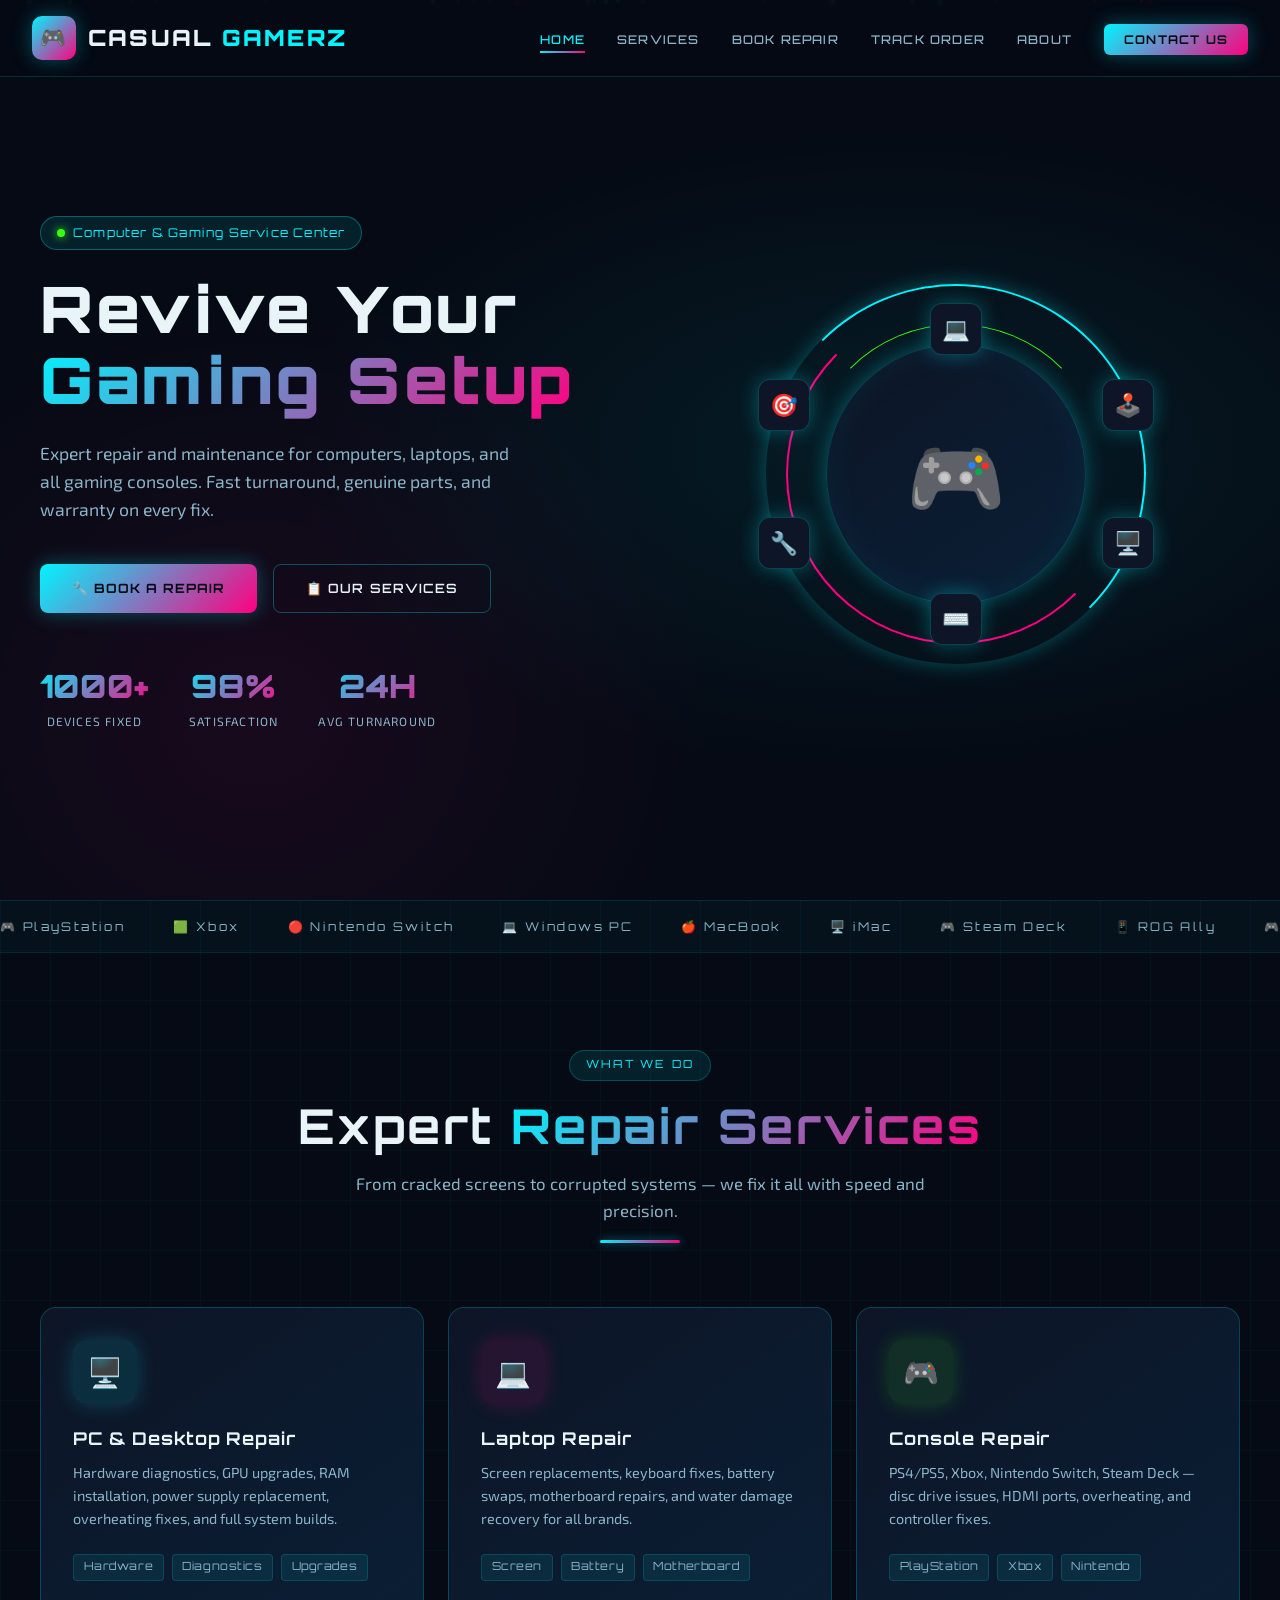
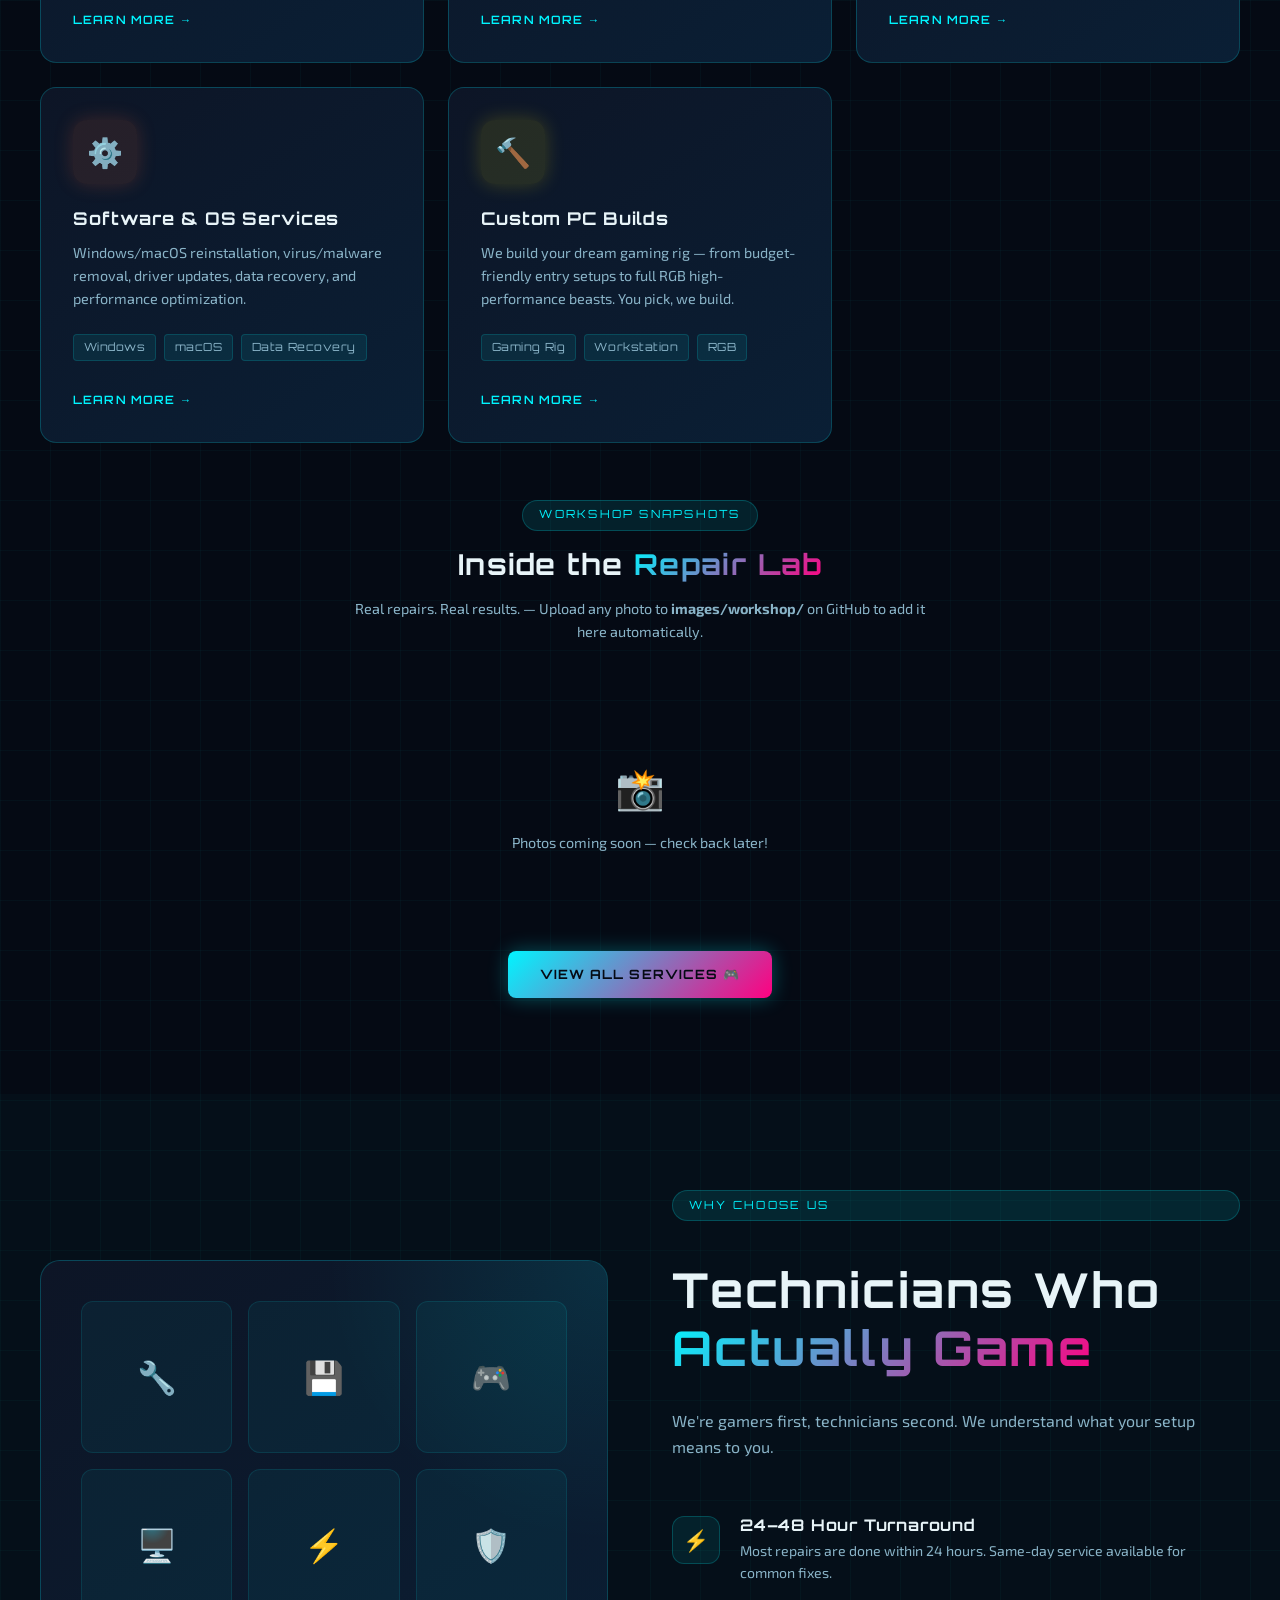
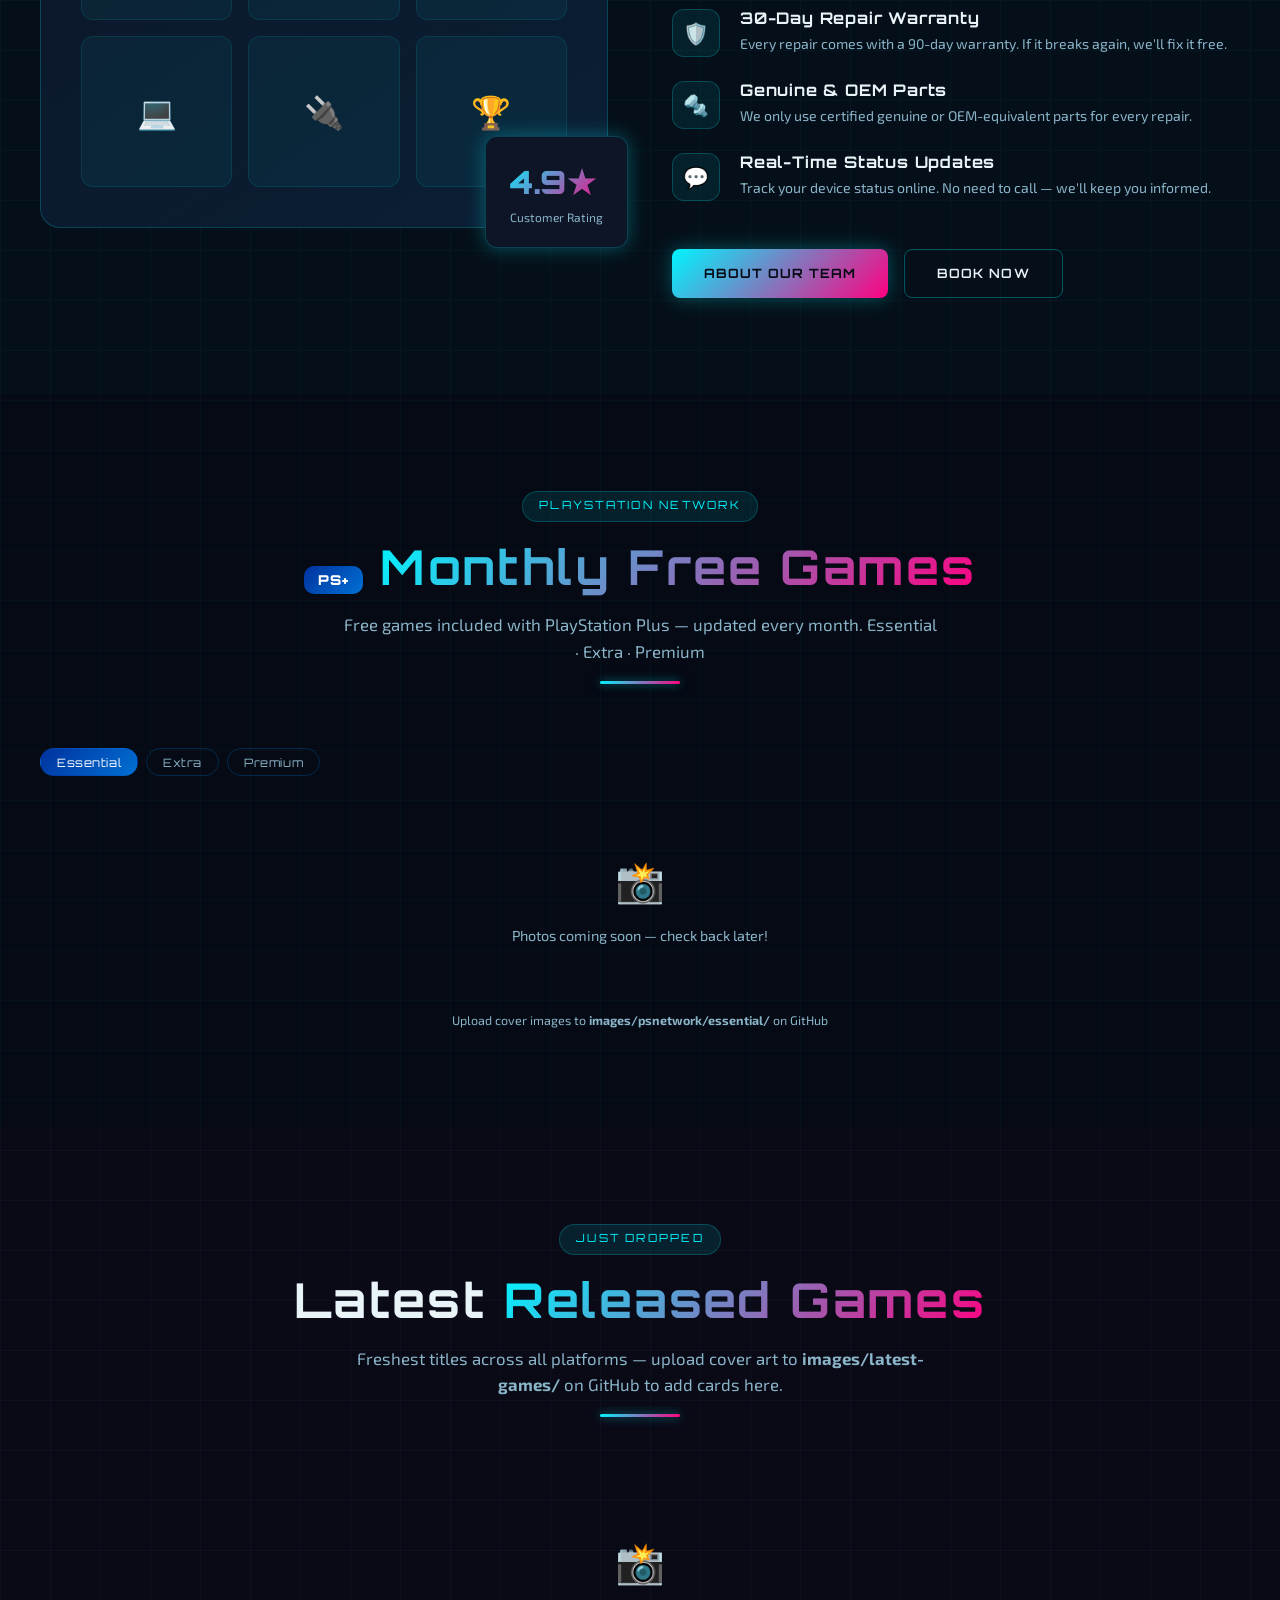
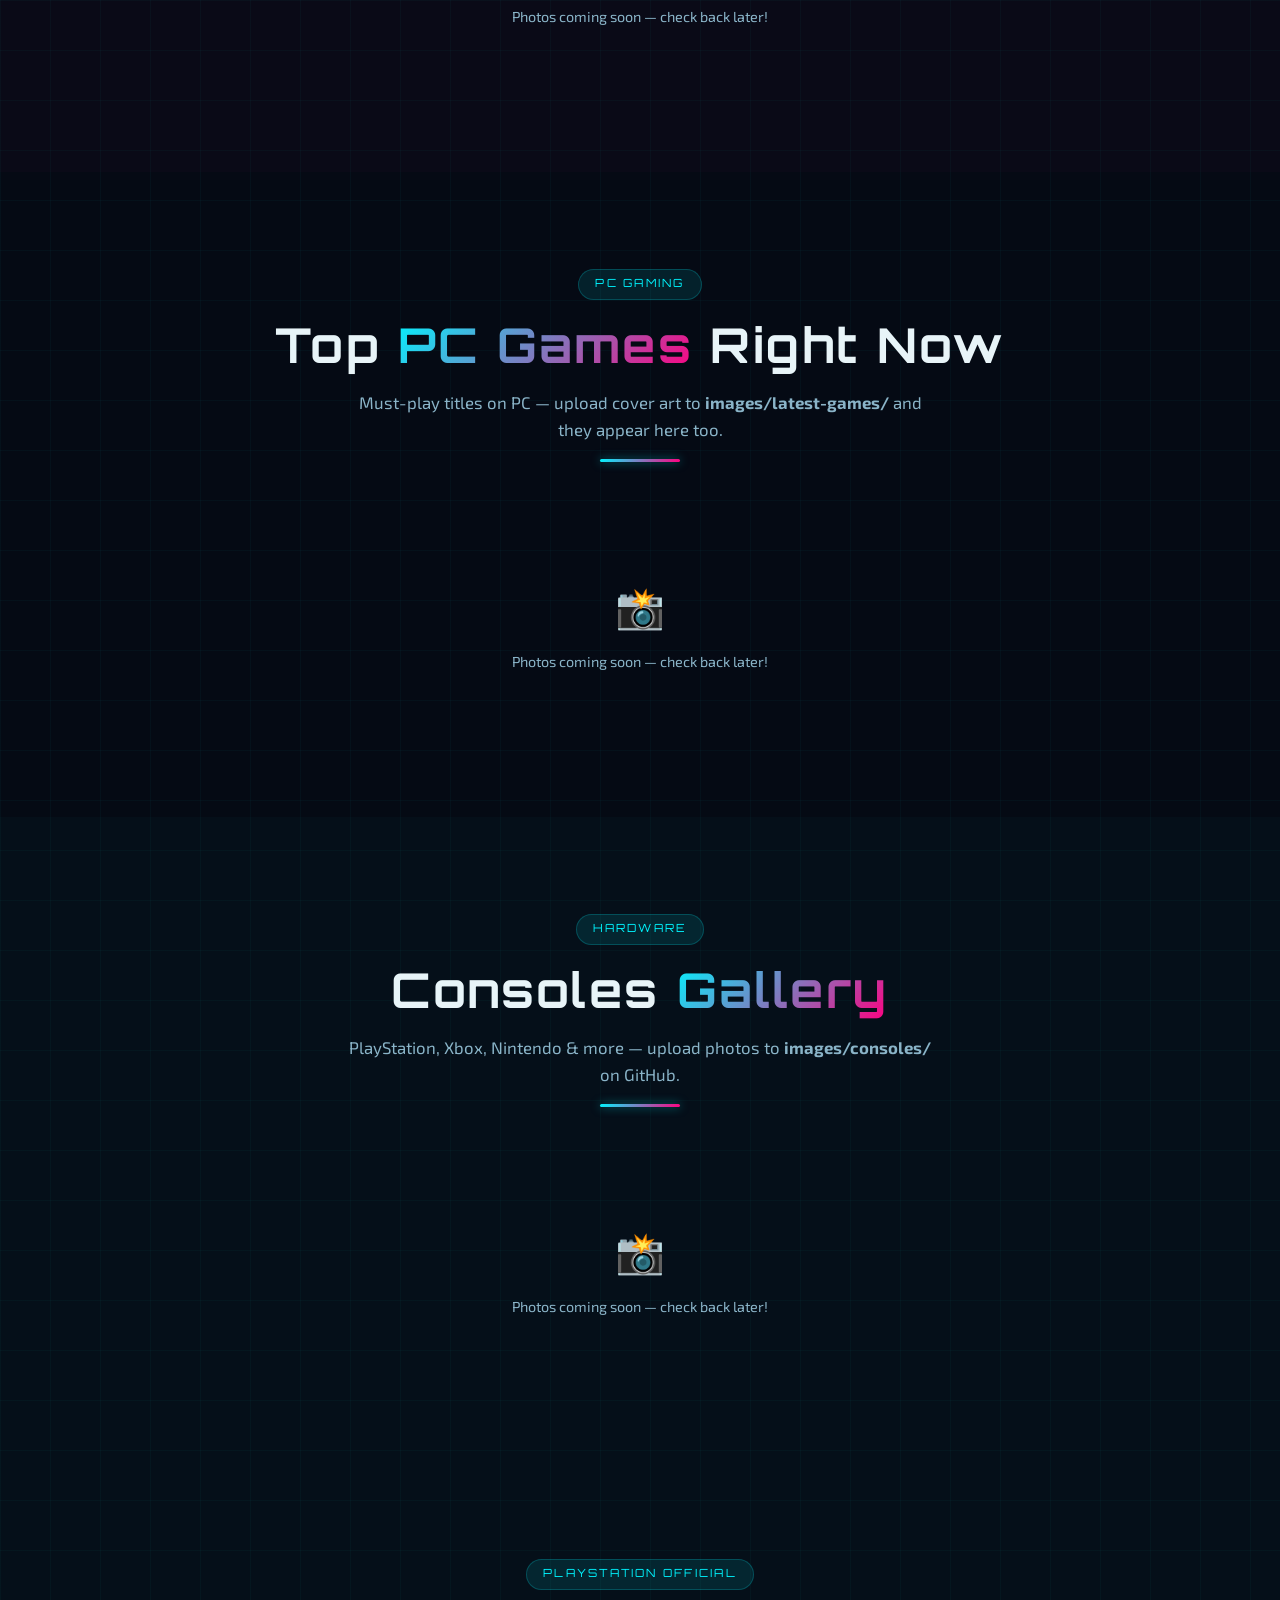
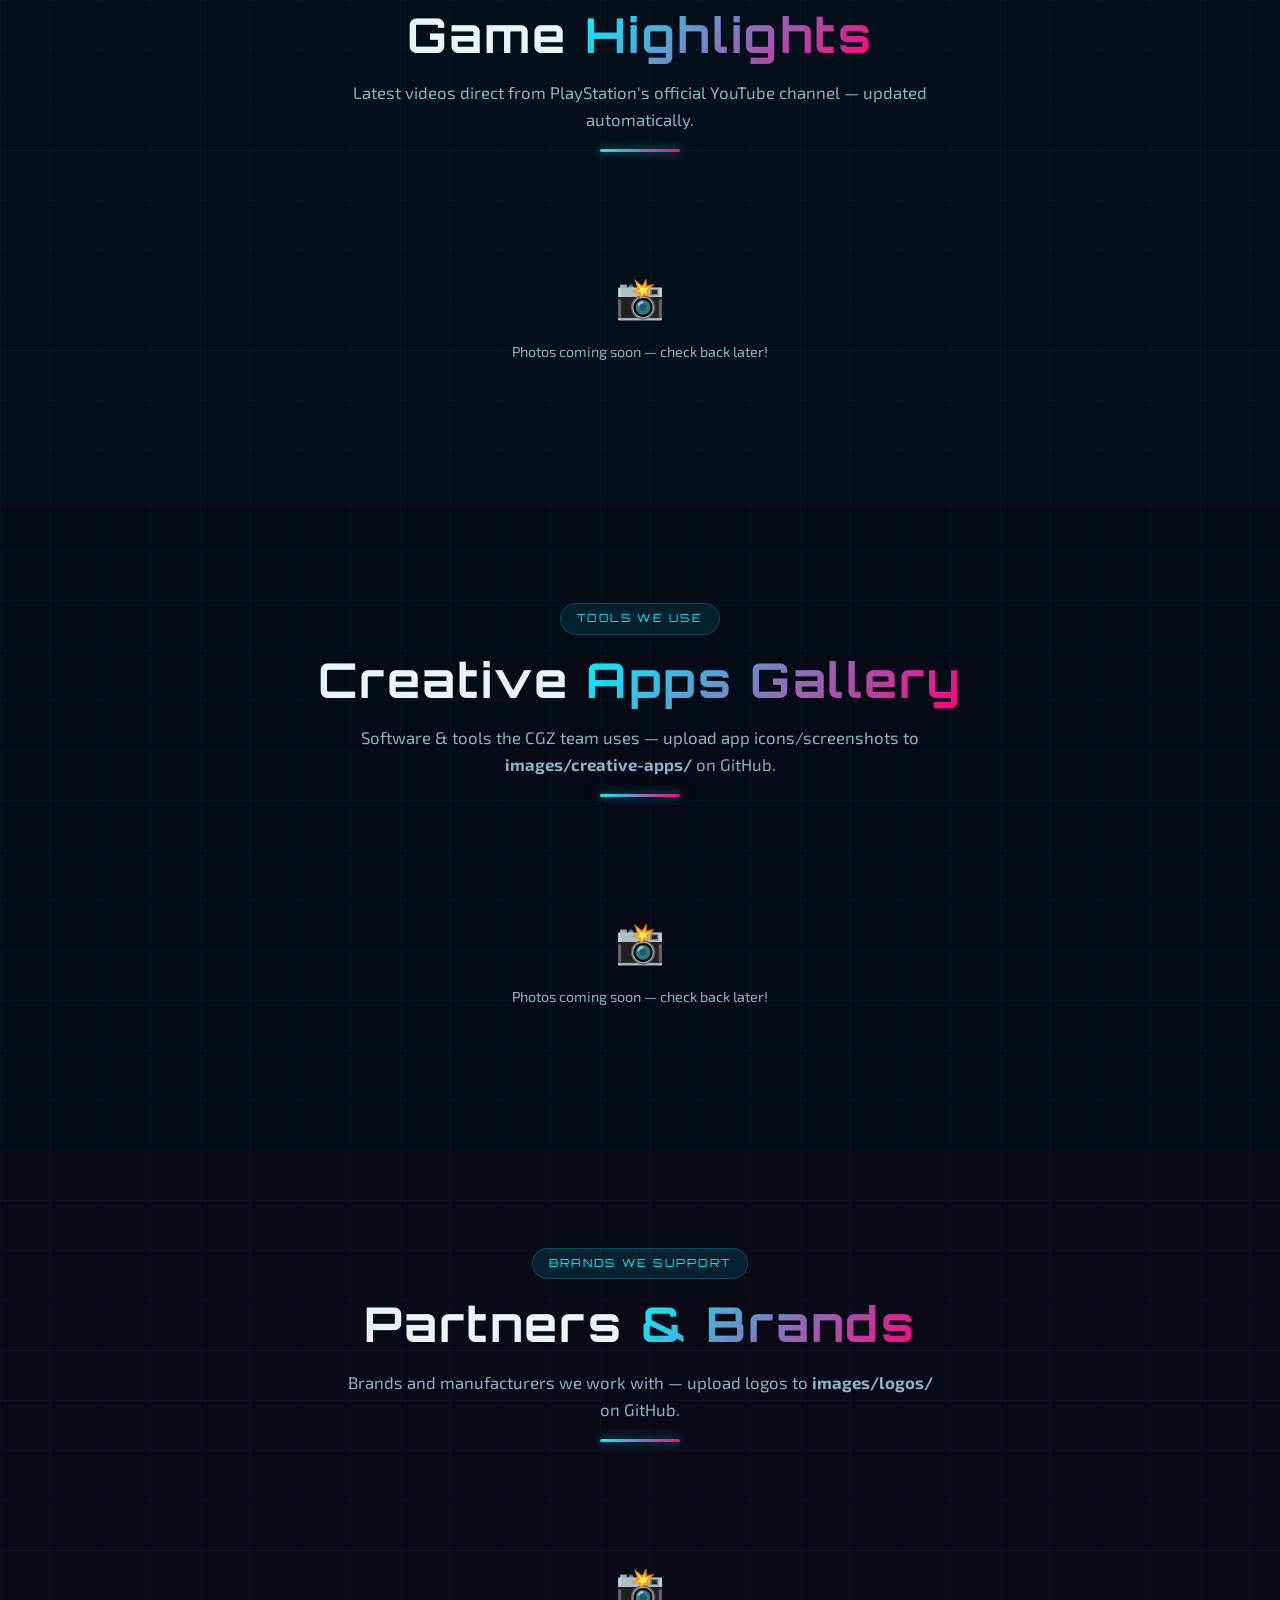
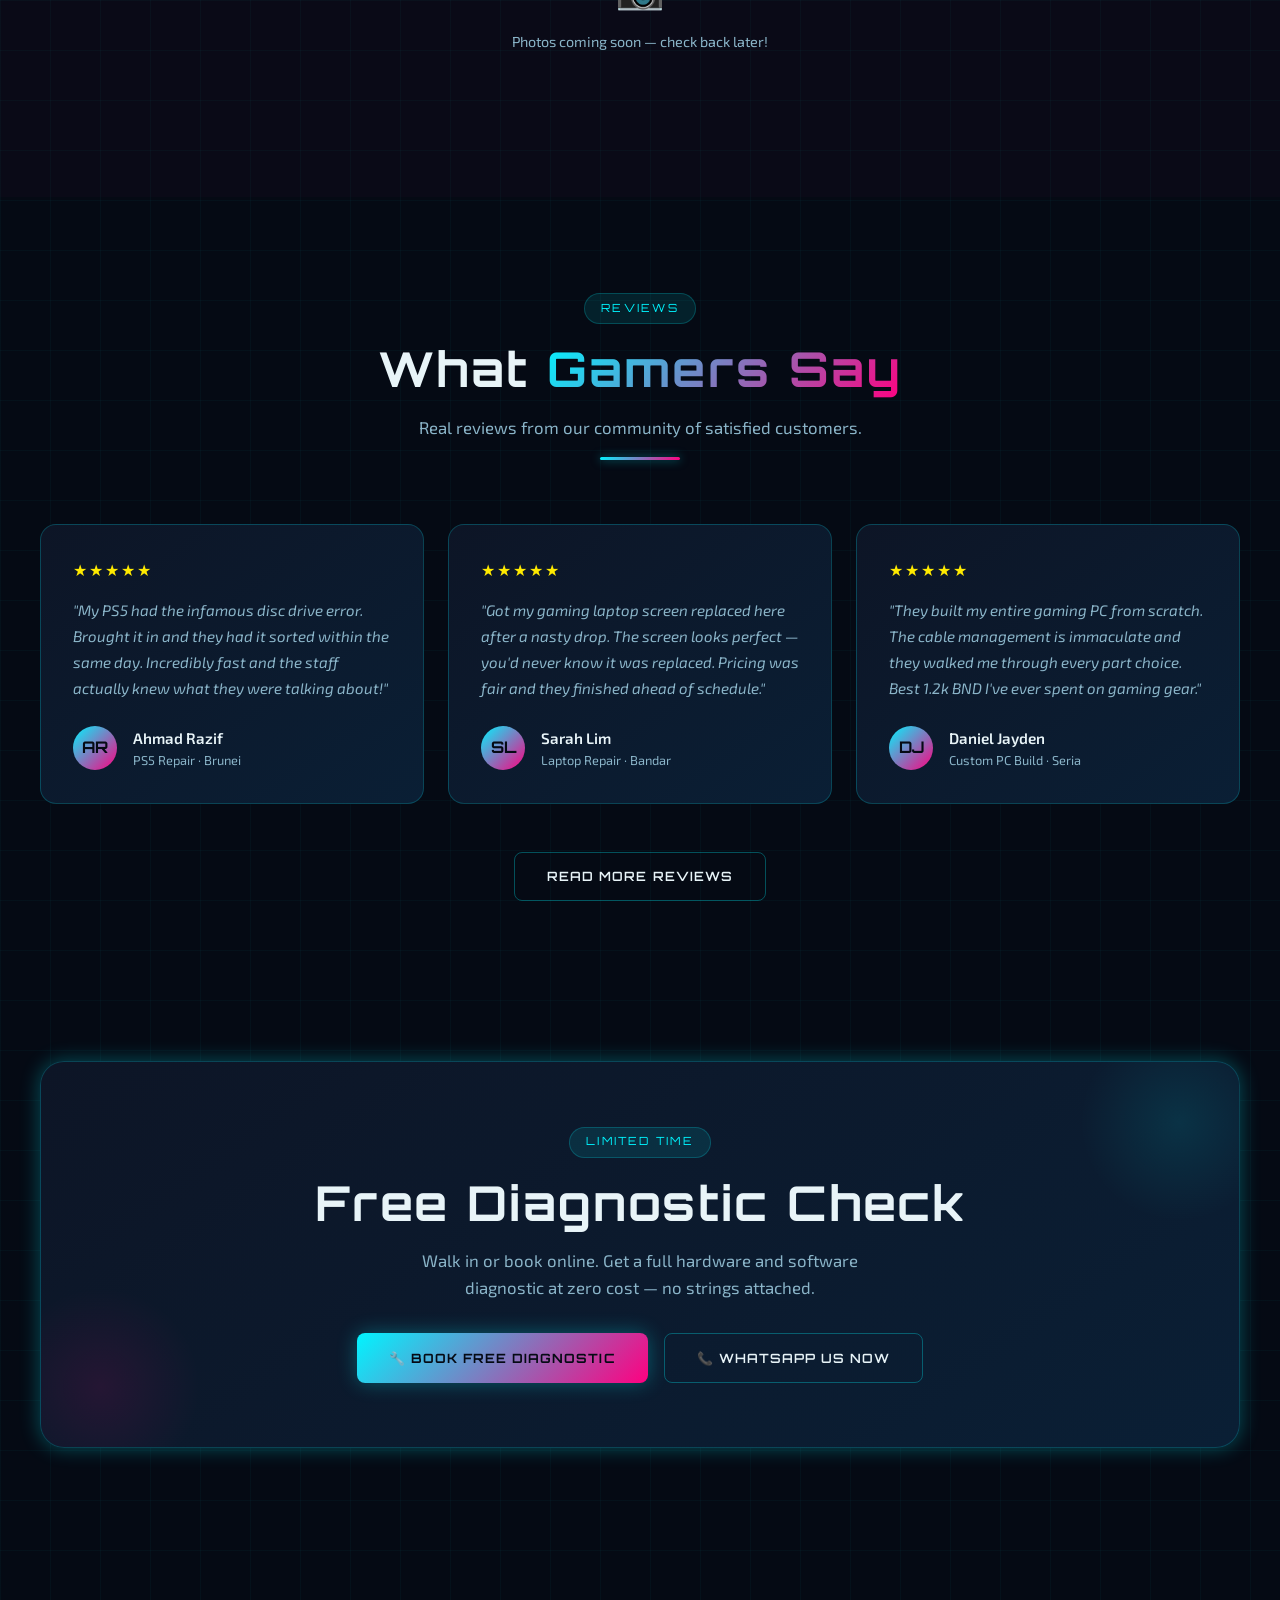
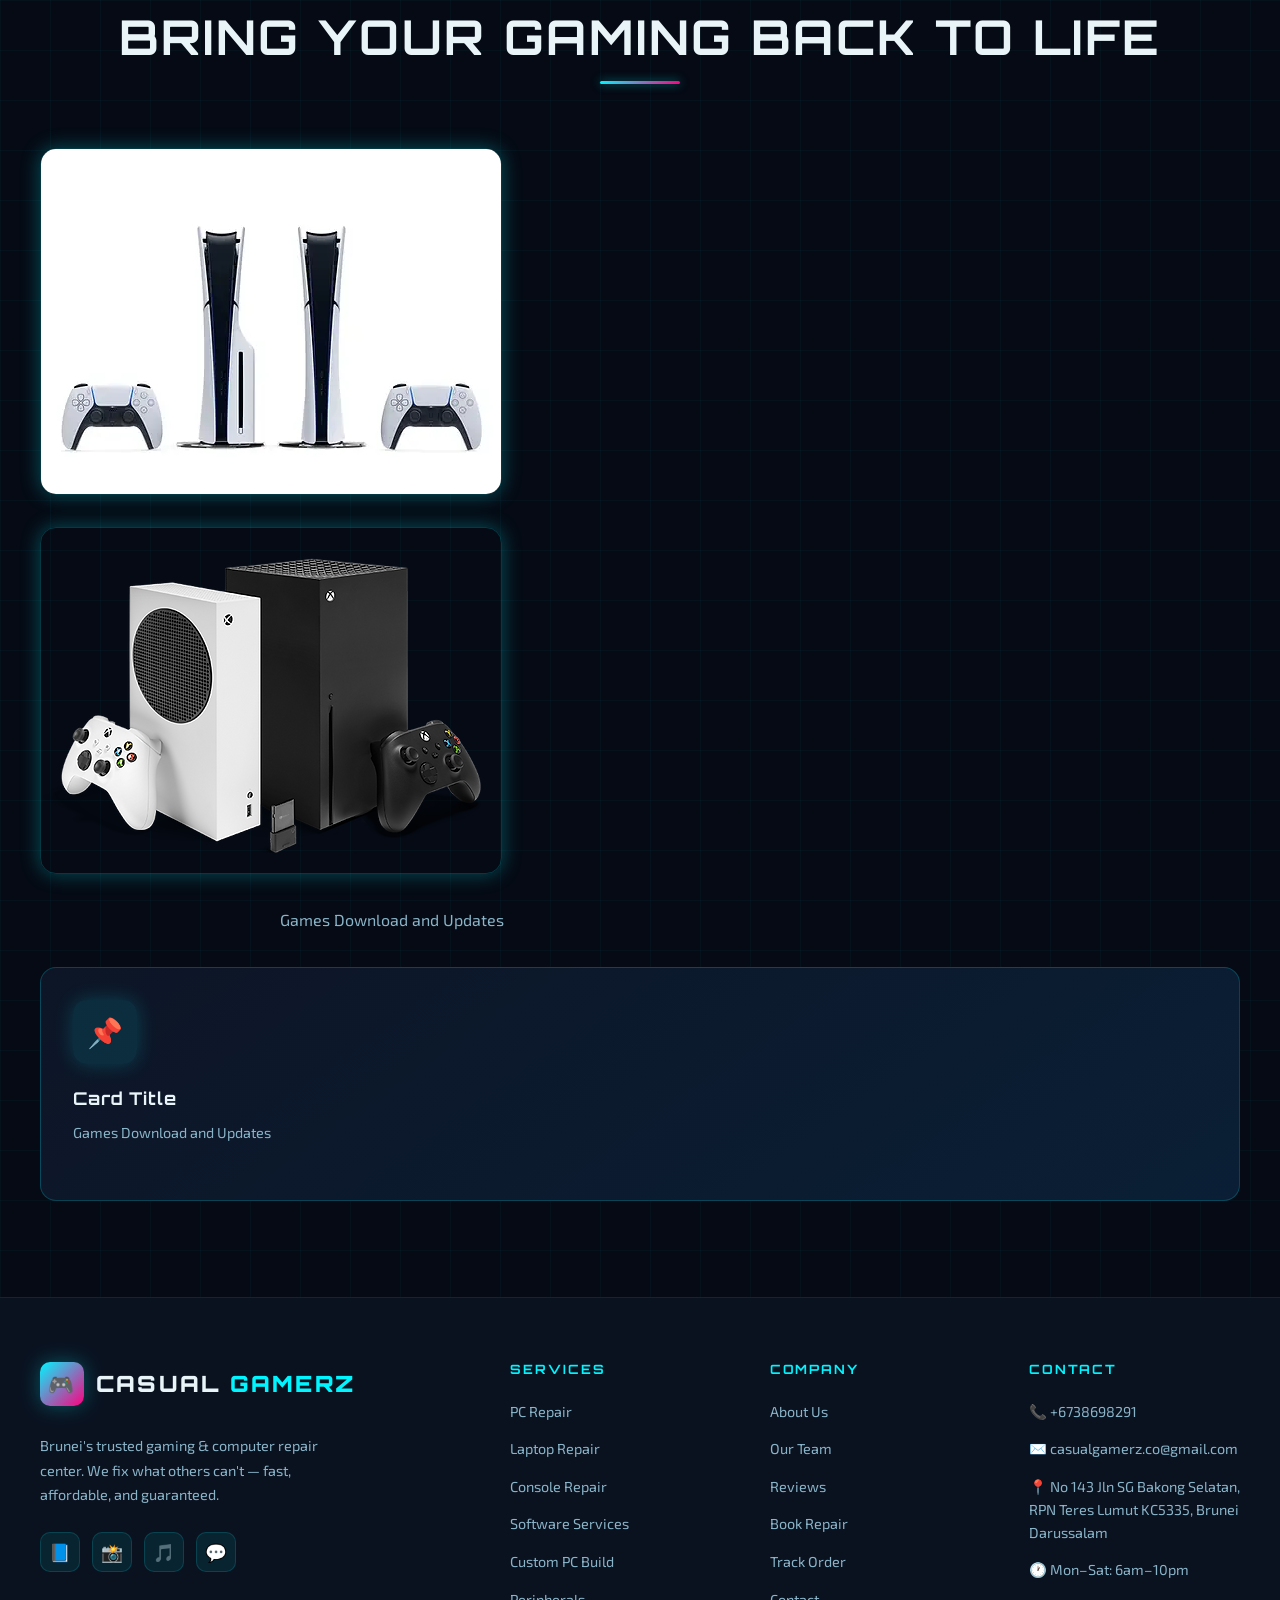
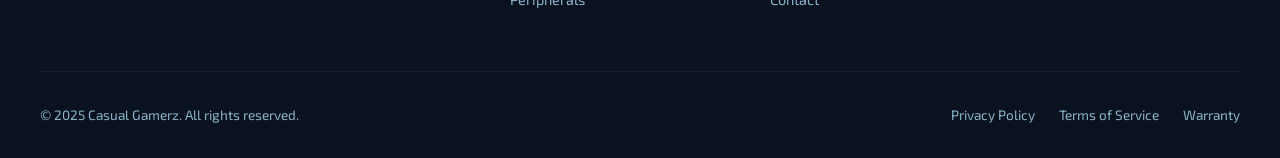
==== commit 27cb1ac3: "Add slot-based custom section positioning with admin panel summaries - Replace single cgz-custom-sec" ====
--- a/index.html
+++ b/index.html
@@ -95,6 +95,8 @@
     </div>
   </section>
 
+  <div id="cgz-slot-home-top"></div>
+
   <!-- MARQUEE BRANDS -->
   <div style="overflow:hidden; border-top:1px solid rgba(0,245,255,0.1); border-bottom:1px solid rgba(0,245,255,0.1); background:rgba(0,245,255,0.03); padding:1rem 0;">
     <div style="display:flex; gap:3rem; align-items:center; white-space:nowrap; animation:marqueeScroll 18s linear infinite;">
@@ -142,6 +144,8 @@
     </div>
   </section>
 
+  <div id="cgz-slot-home-after-services"></div>
+
   <!-- WHY US -->
   <section class="section" style="background: rgba(0,245,255,0.02);">
     <div class="container">
@@ -345,6 +349,8 @@
     </div>
   </section>
 
+  <div id="cgz-slot-home-after-reviews"></div>
+
   <!-- CTA BANNER -->
   <section class="section" style="padding:4rem 2rem;">
     <div class="container fade-in">
@@ -365,7 +371,7 @@
   </section>
 
   <!-- FOOTER -->
-  <div id="cgz-custom-sections"></div>
+  <div id="cgz-slot-home-bottom"></div>
 
   <footer>
     <div class="footer-grid">
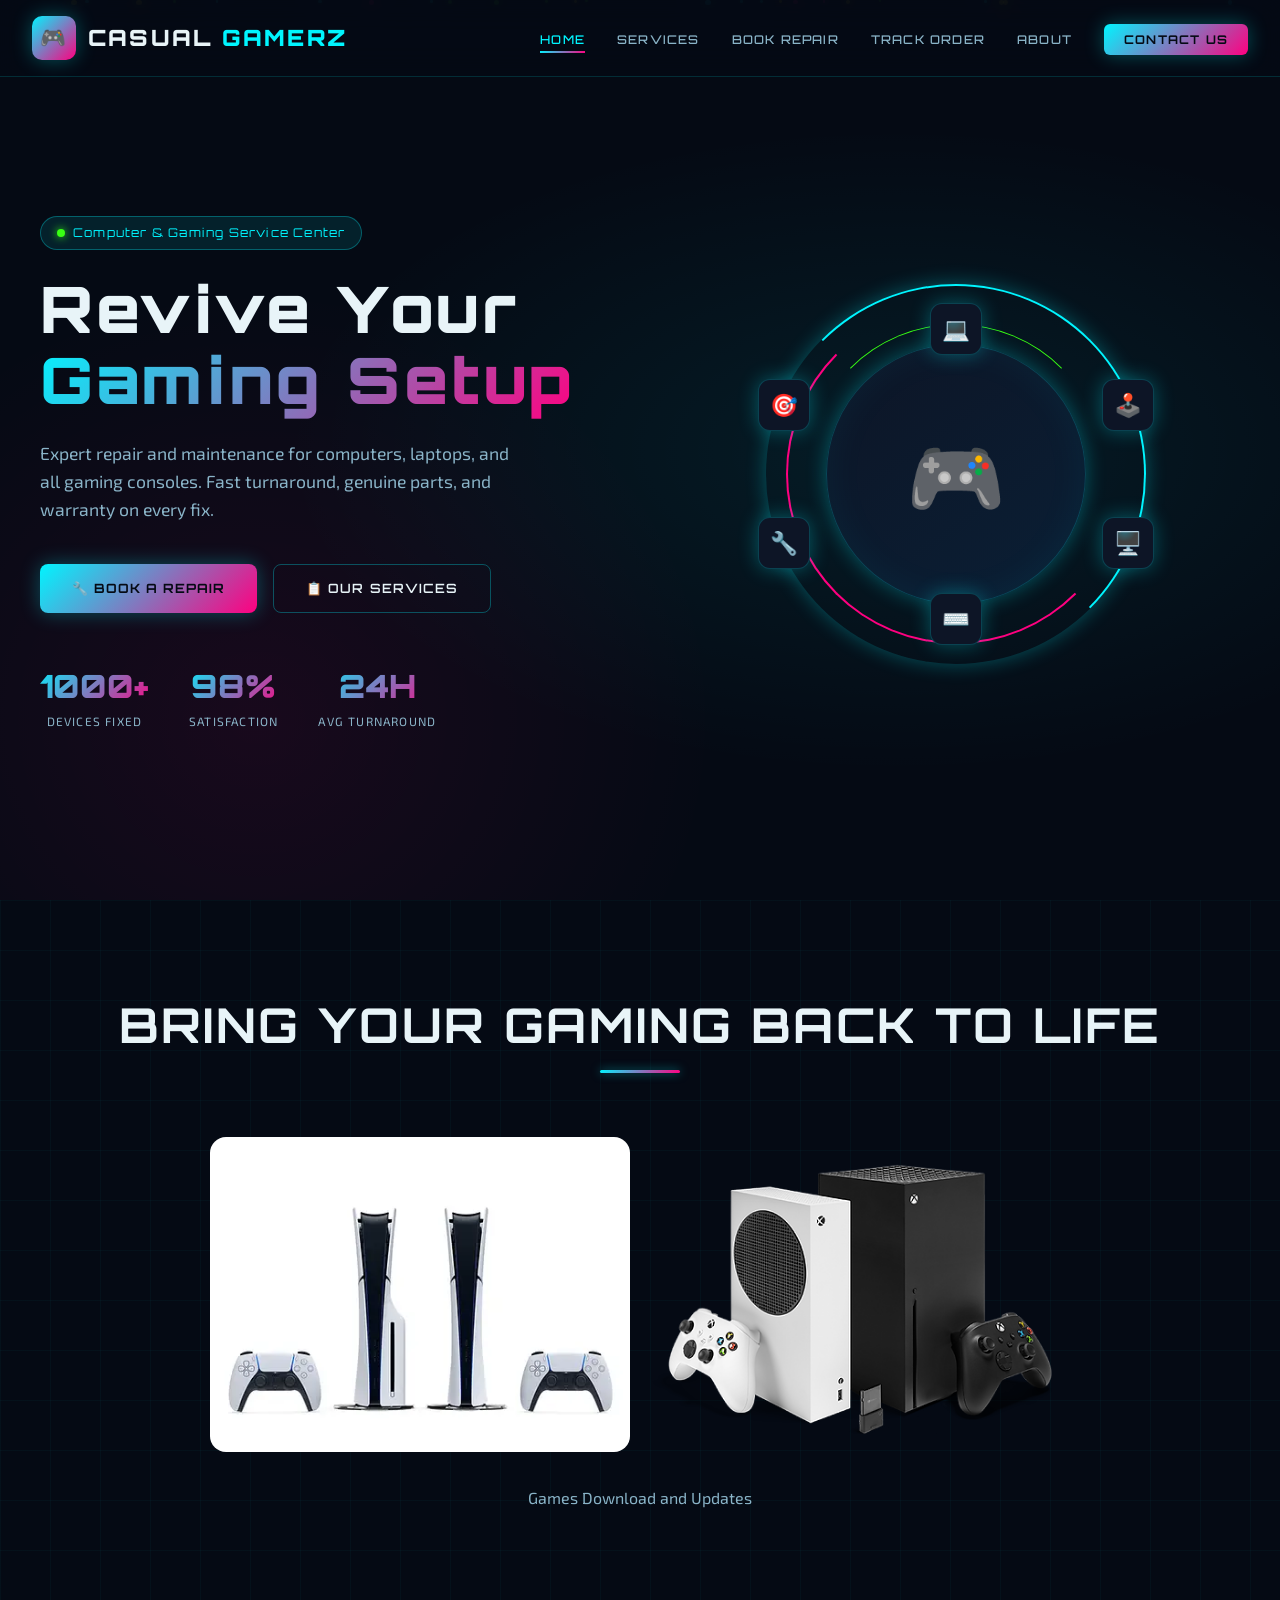
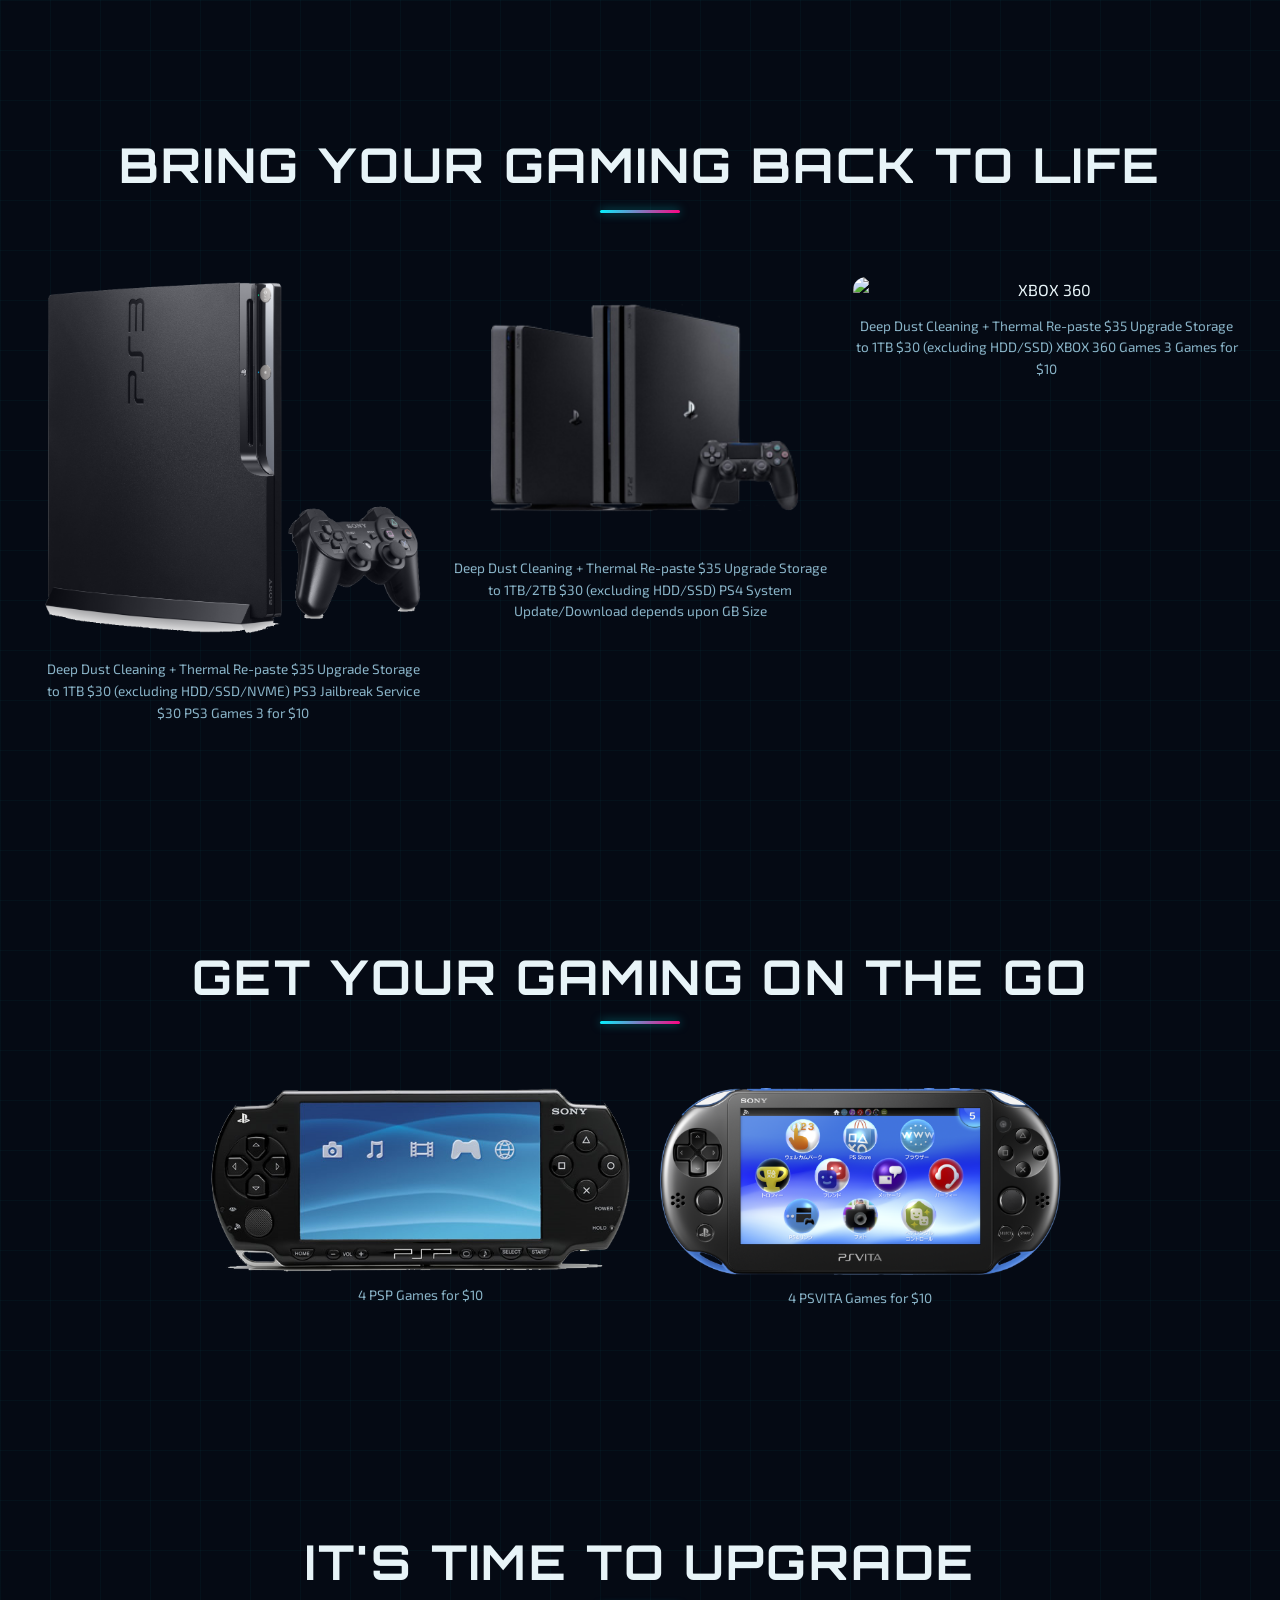
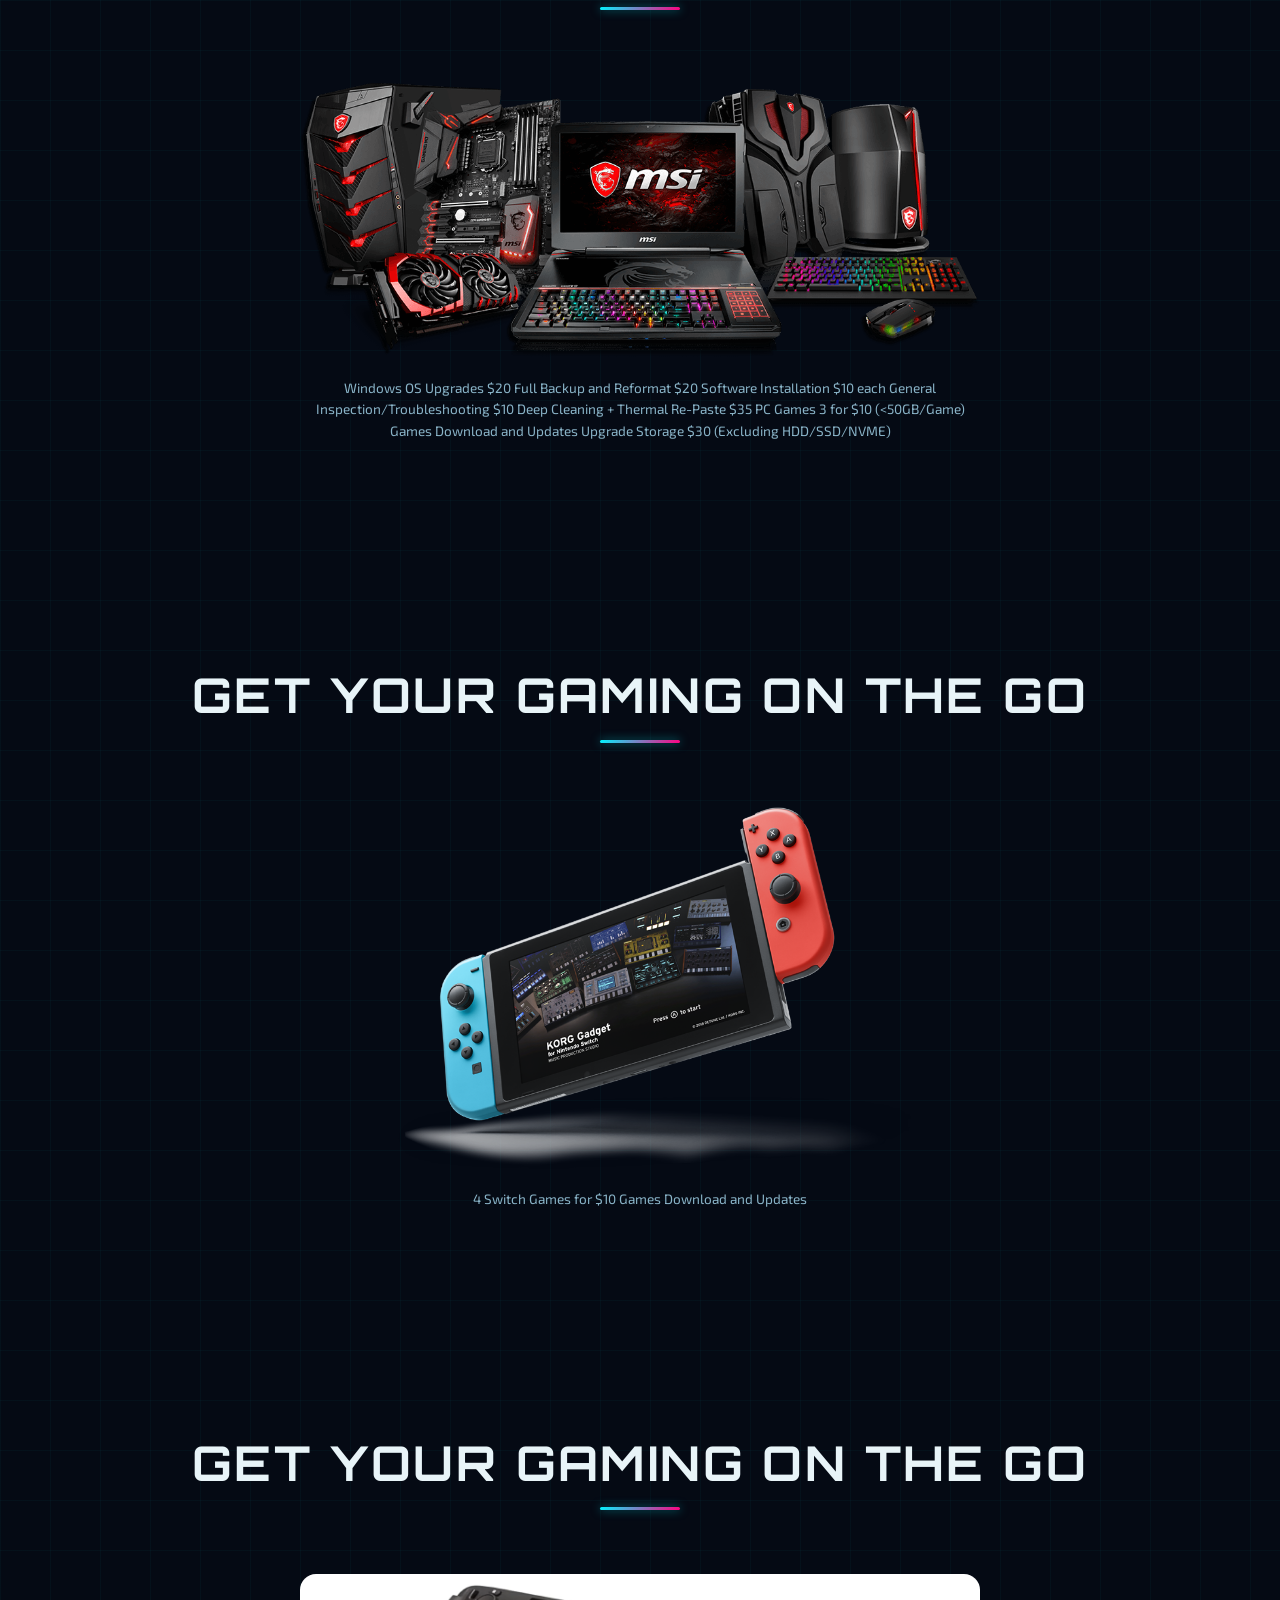
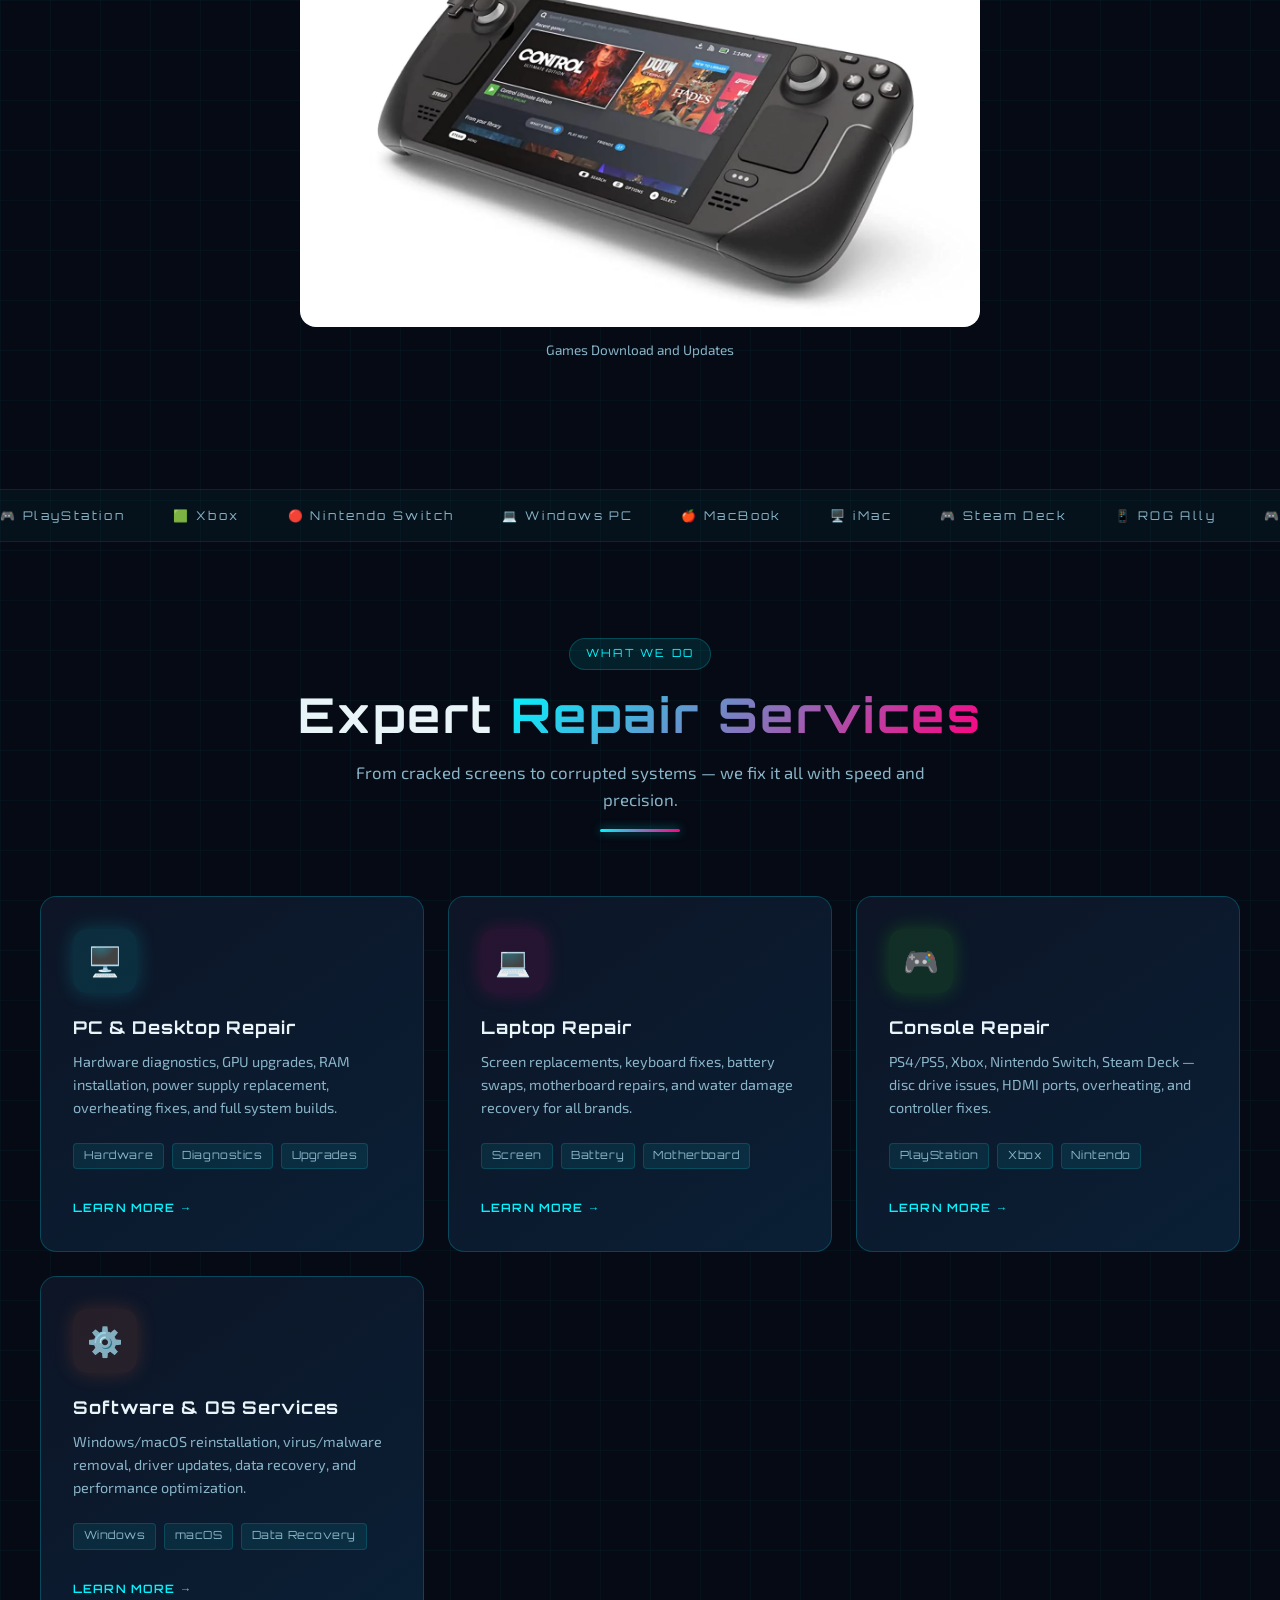
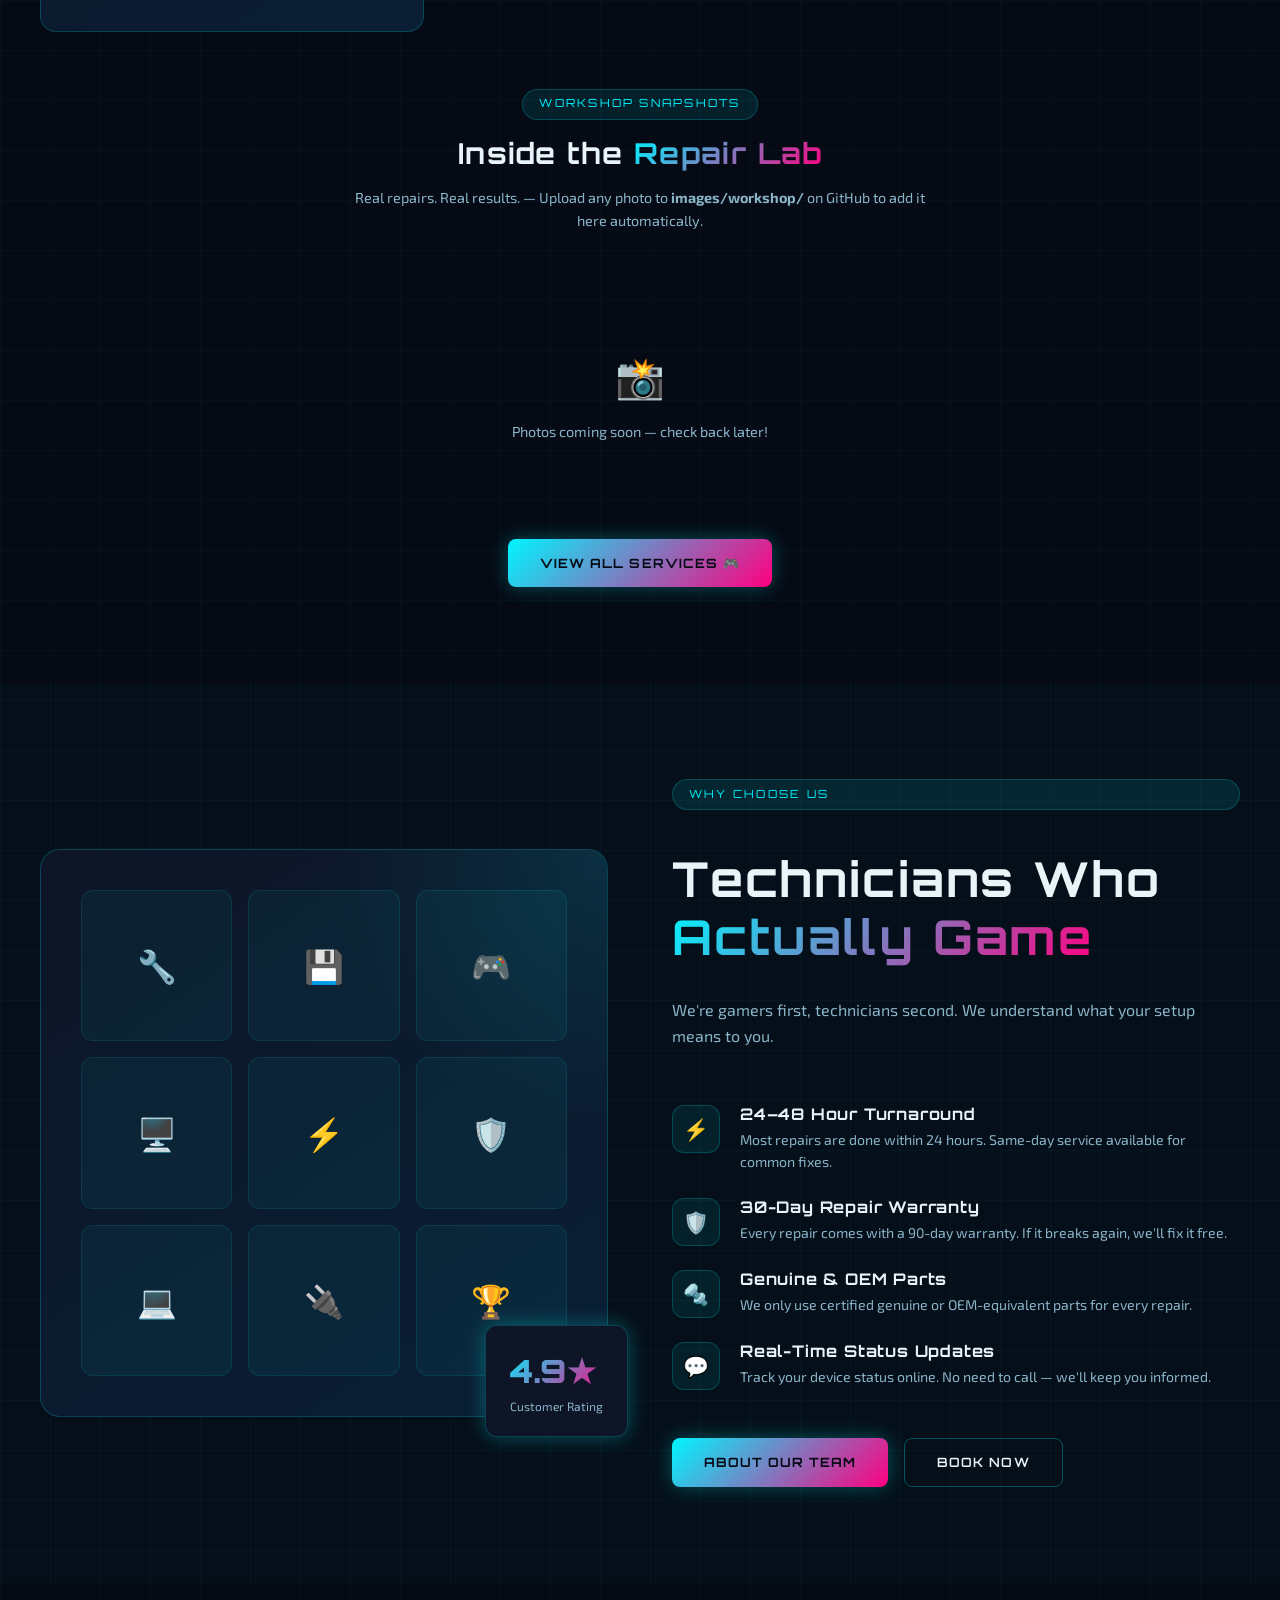
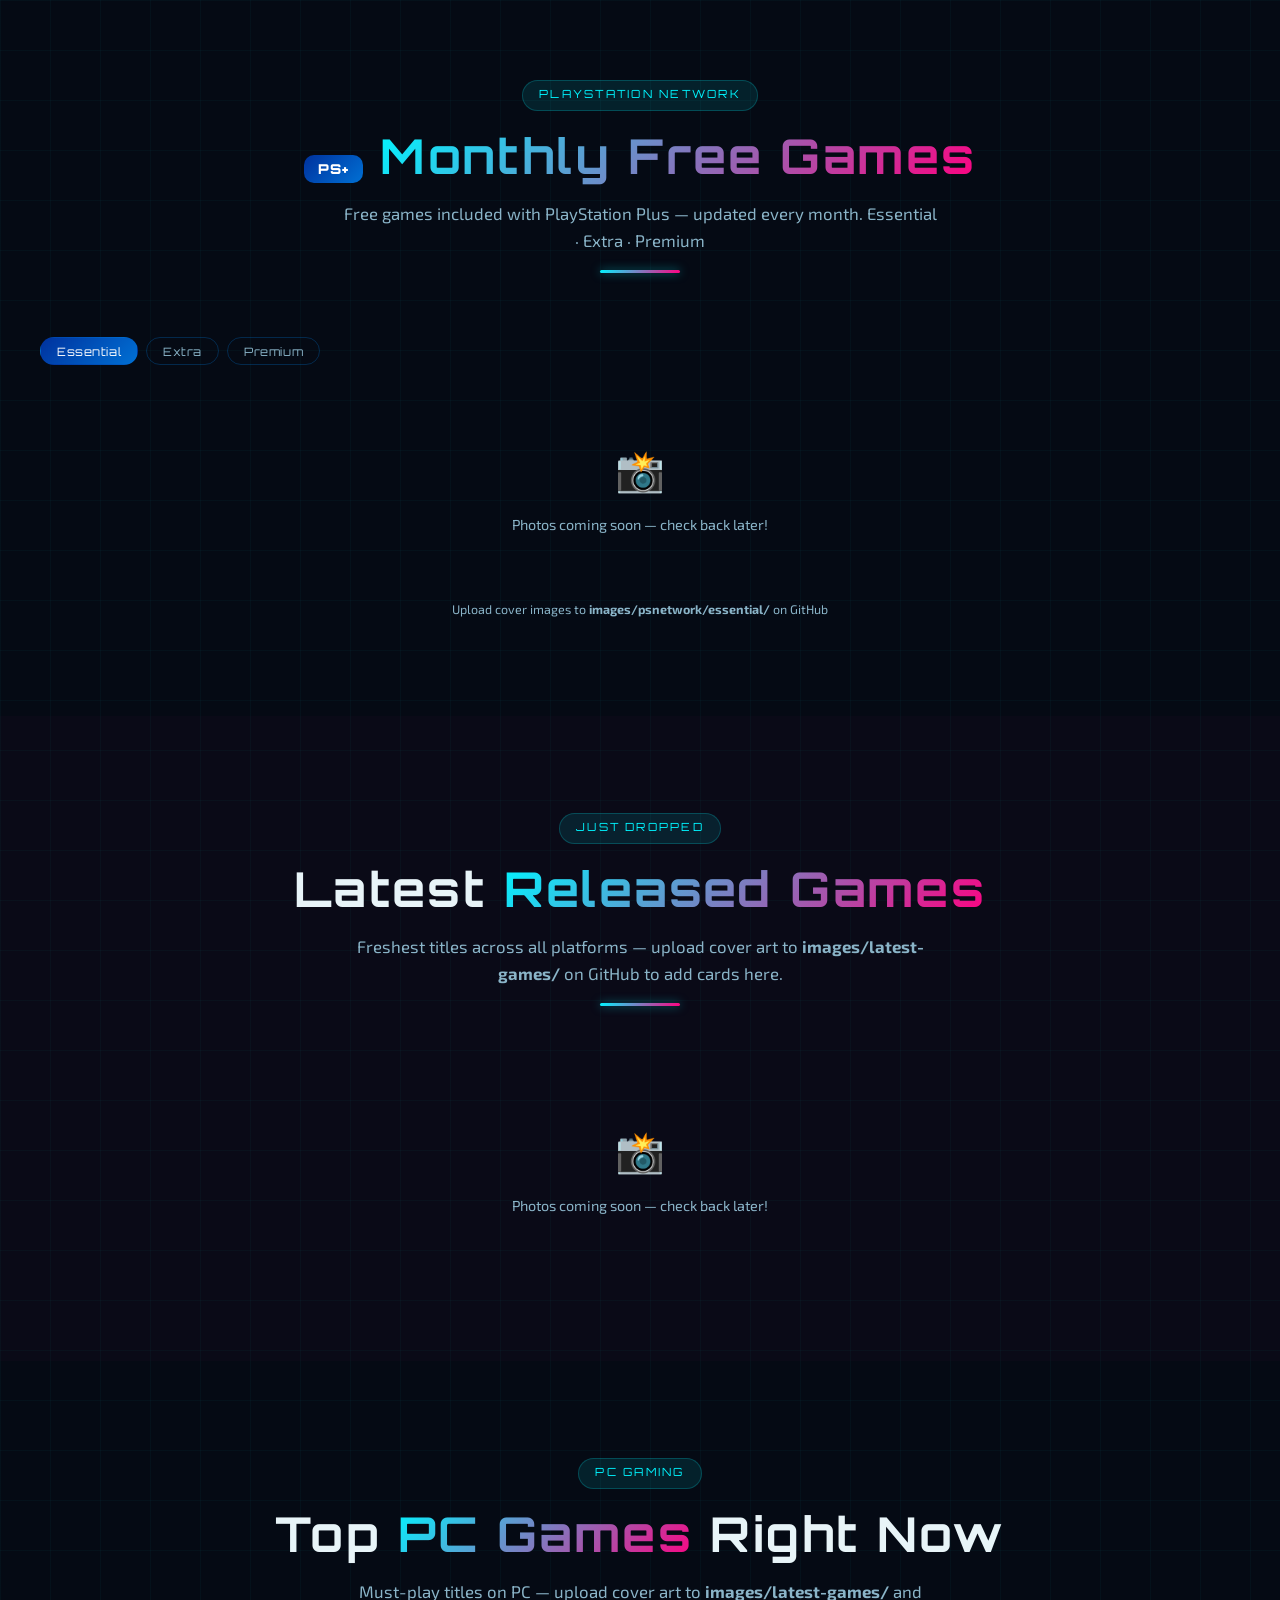
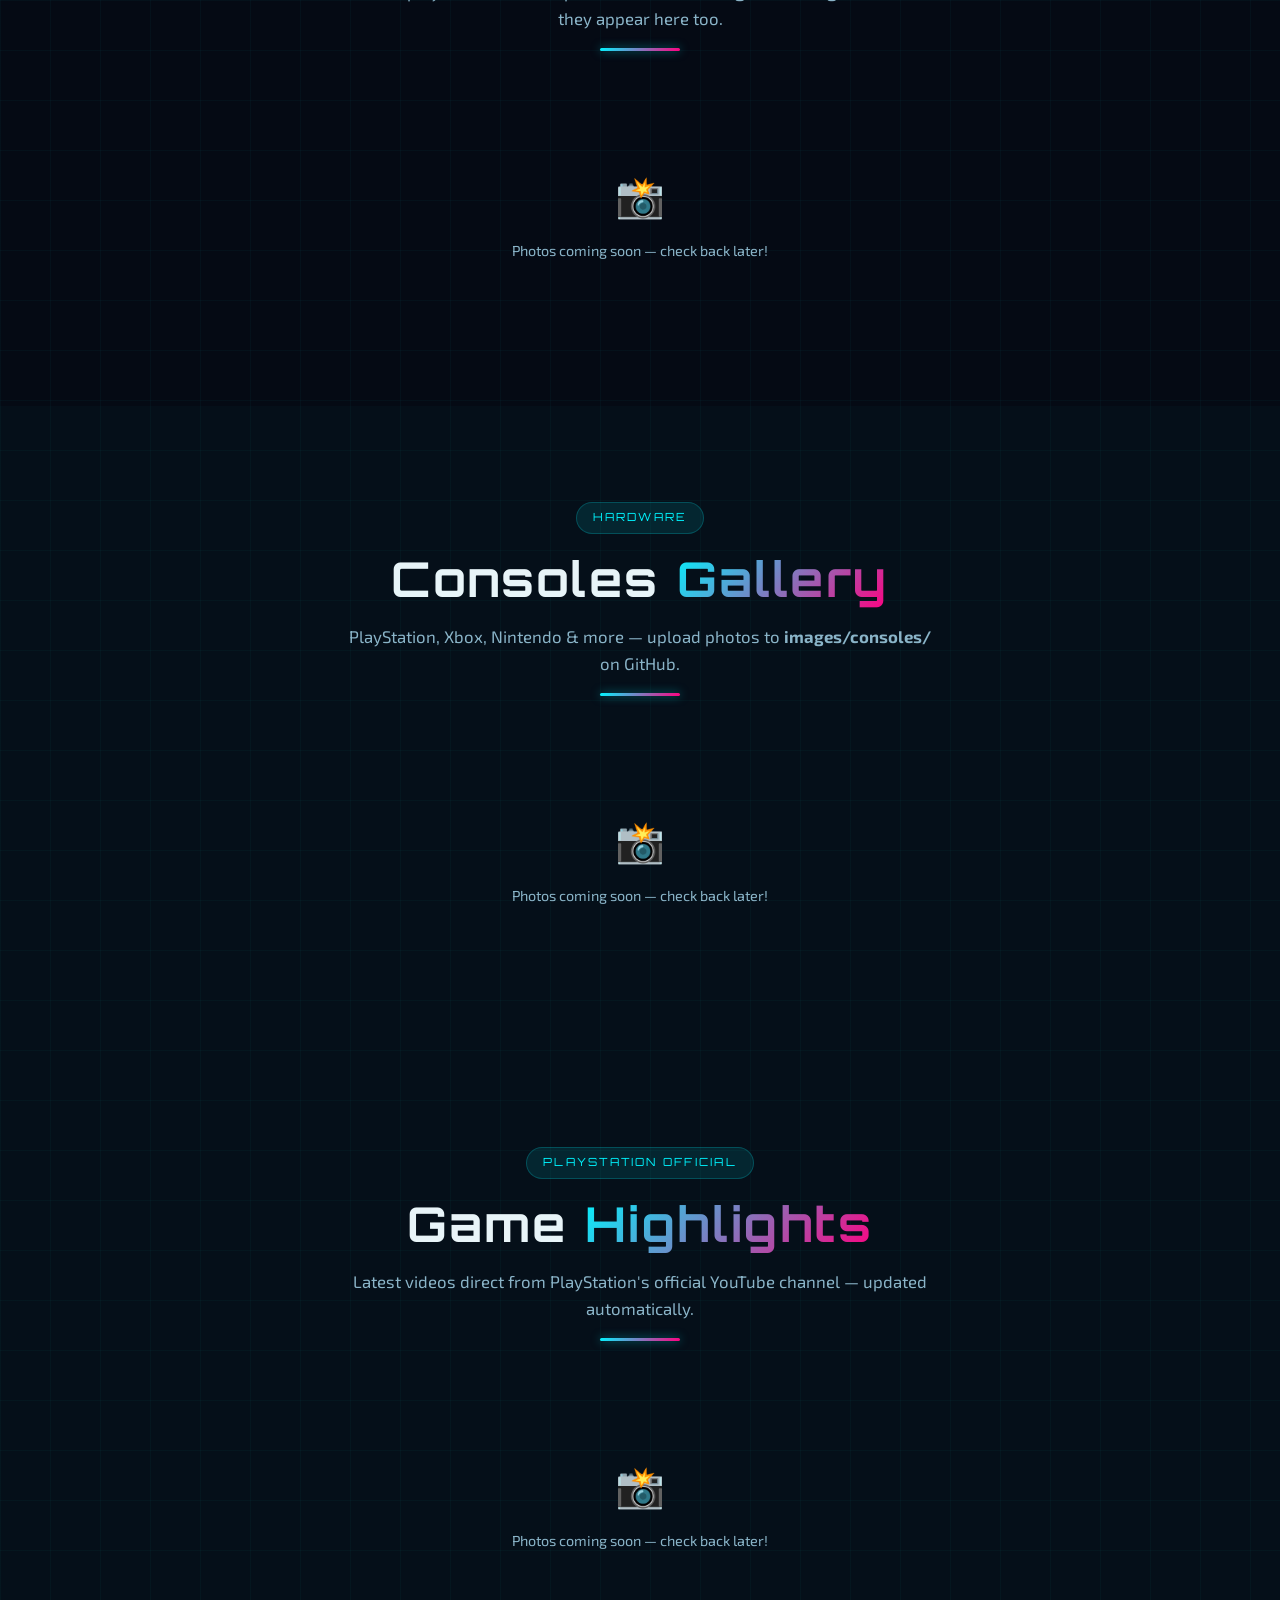
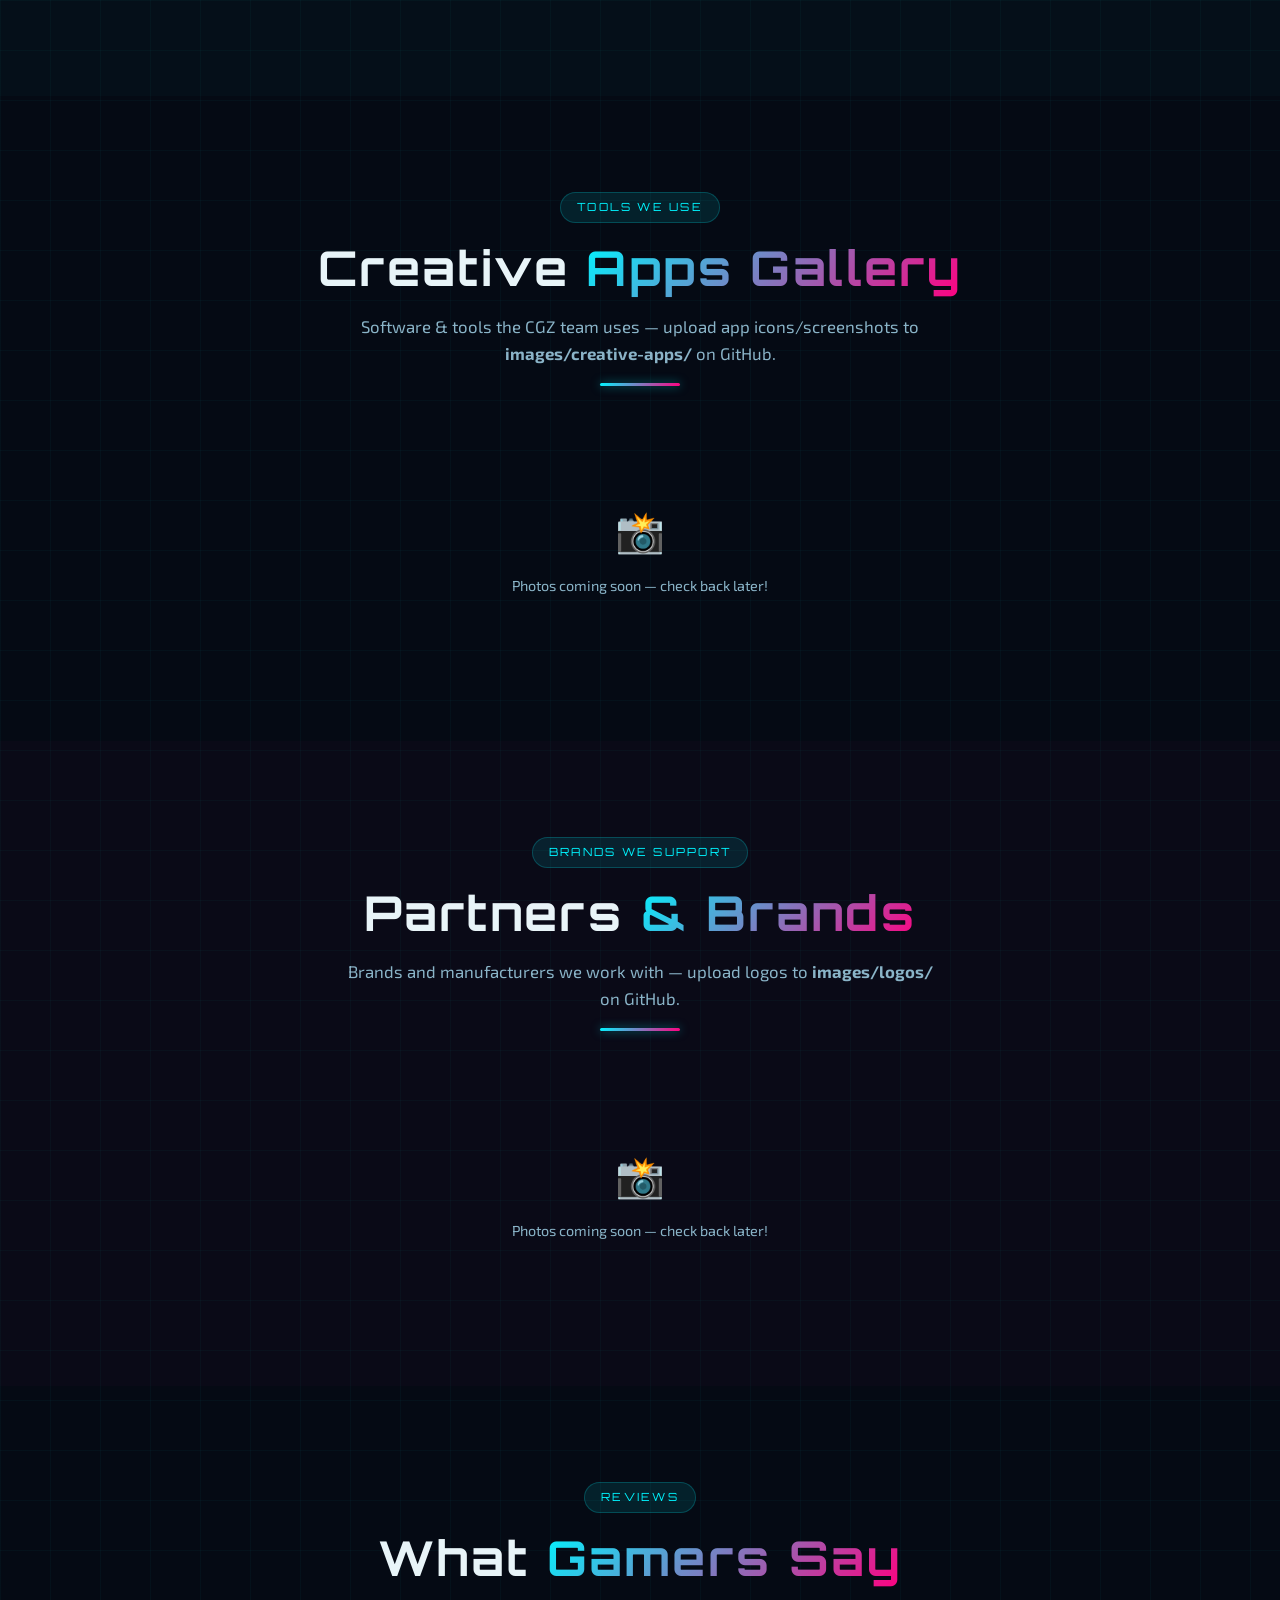
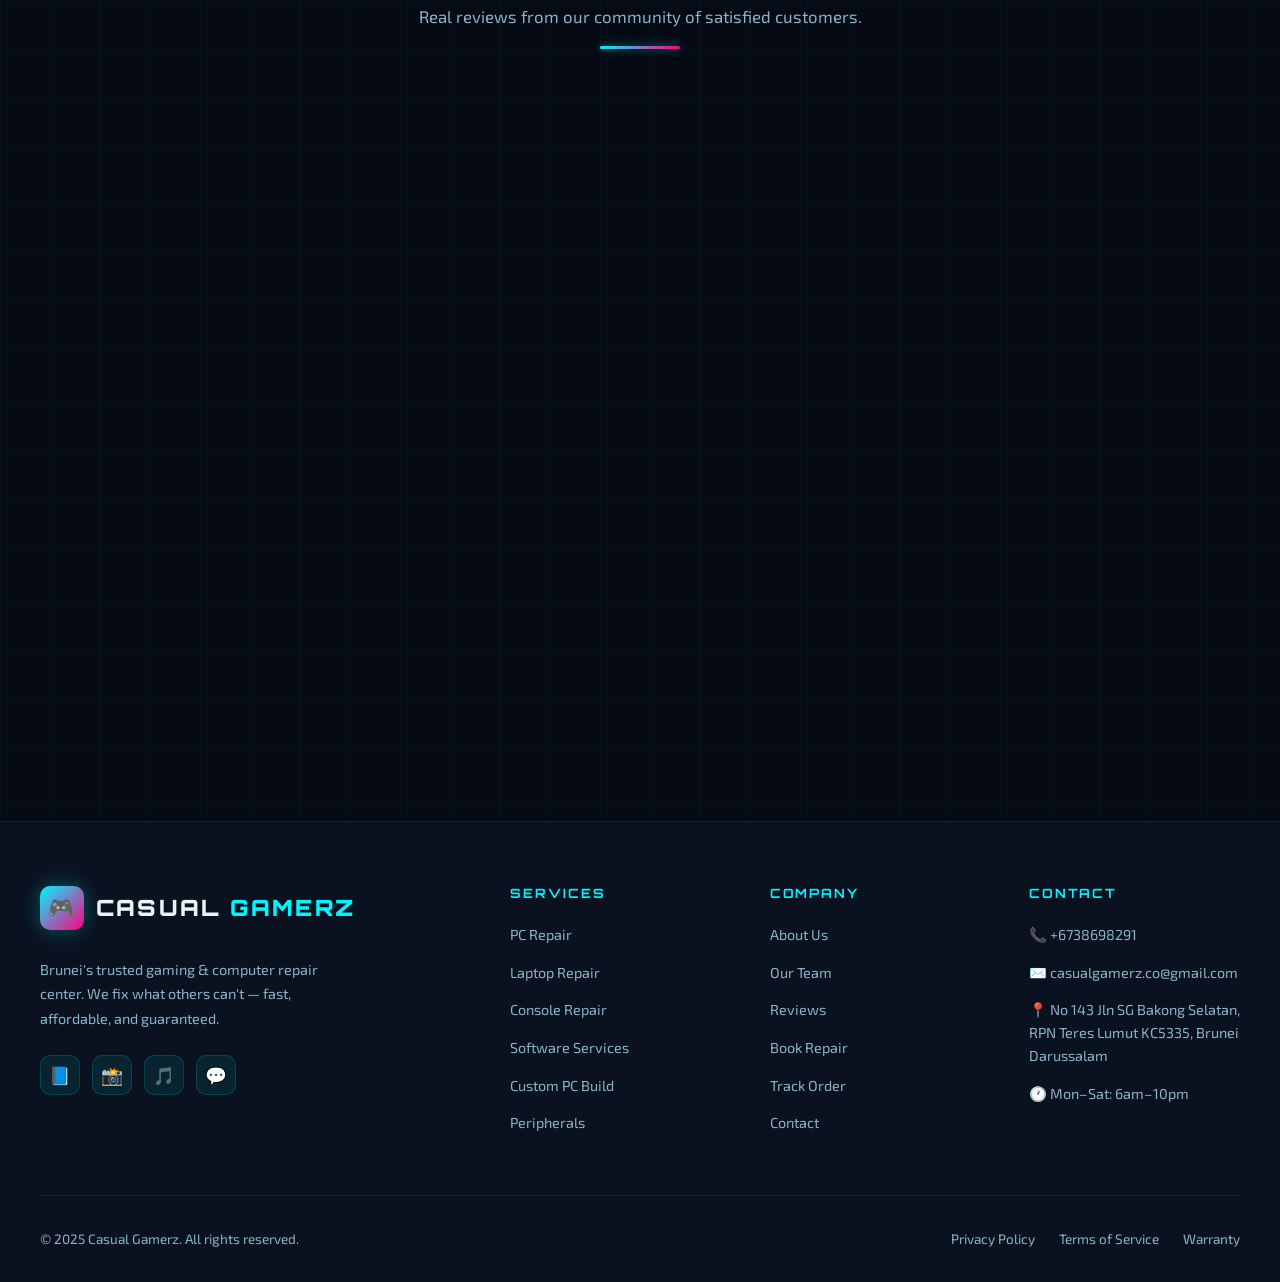
==== commit 9ddbeabf: "Add section visibility toggles for Consoles, Creative Apps, Brands, Reviews on homepage" ====
--- a/index.html
+++ b/index.html
@@ -332,7 +332,7 @@
   </section>
 
     <!-- TESTIMONIALS -->
-  <section class="section">
+  <section class="section" id="home-reviews">
     <div class="container">
       <div class="section-header fade-in">
         <div class="section-tag">Reviews</div>
--- a/css/style.css
+++ b/css/style.css
@@ -2177,3 +2177,128 @@
     background: rgba(248, 250, 252, 0.99);
   }
 }
+
+/* ===== WHITE THEME (super white — pure clean background) ===== */
+[data-theme="white"] {
+  --neon-cyan: #2563eb;
+  --neon-pink: #7c3aed;
+  --neon-green: #16a34a;
+  --neon-yellow: #d97706;
+  --dark-bg: #ffffff;
+  --dark-card: #ffffff;
+  --dark-surface: #f8fafc;
+  --text-primary: #111827;
+  --text-secondary: #6b7280;
+  --accent-orange: #ea580c;
+  --gradient-card: linear-gradient(145deg, #ffffff, #f8fafc);
+  --border-glow: 1px solid rgba(0, 0, 0, 0.09);
+  --shadow-cyan: 0 2px 14px rgba(0, 0, 0, 0.07);
+  --shadow-pink: 0 2px 14px rgba(0, 0, 0, 0.07);
+  --gradient-main: linear-gradient(135deg, #2563eb 0%, #7c3aed 100%);
+}
+
+[data-theme="white"] .navbar {
+  background: rgba(255, 255, 255, 0.95);
+  border-bottom: 1px solid rgba(0, 0, 0, 0.08);
+  box-shadow: 0 1px 10px rgba(0, 0, 0, 0.05);
+}
+
+[data-theme="white"] .navbar.scrolled {
+  background: rgba(255, 255, 255, 0.99);
+  box-shadow: 0 2px 18px rgba(0, 0, 0, 0.07);
+}
+
+[data-theme="white"] .grid-bg {
+  background-image: none;
+}
+
+[data-theme="white"] .glow-divider {
+  background: linear-gradient(90deg, transparent, #2563eb, #7c3aed, transparent);
+  box-shadow: none;
+}
+
+[data-theme="white"] footer {
+  border-top-color: rgba(0, 0, 0, 0.08);
+}
+
+[data-theme="white"] .social-link {
+  background: rgba(37, 99, 235, 0.06);
+  border-color: rgba(37, 99, 235, 0.15);
+}
+
+[data-theme="white"] .social-link:hover {
+  background: rgba(37, 99, 235, 0.12);
+}
+
+[data-theme="white"] input,
+[data-theme="white"] select,
+[data-theme="white"] textarea {
+  background: #ffffff;
+  border-color: rgba(0, 0, 0, 0.12);
+  color: #111827;
+}
+
+[data-theme="white"] input::placeholder,
+[data-theme="white"] textarea::placeholder {
+  color: #9ca3af;
+}
+
+[data-theme="white"] input:focus,
+[data-theme="white"] select:focus,
+[data-theme="white"] textarea:focus {
+  border-color: #2563eb;
+  background: #fff;
+  box-shadow: 0 0 0 3px rgba(37, 99, 235, 0.1);
+}
+
+[data-theme="white"] .game-card-title { color: #111827; }
+[data-theme="white"] .highlight-title { color: #111827; }
+[data-theme="white"] .ps-tier-tab { border-color: rgba(0, 0, 0, 0.12); color: #374151; }
+[data-theme="white"] .gallery-card.add-slot { border-color: rgba(0, 0, 0, 0.1); }
+
+[data-theme="white"] .device-option label {
+  background: rgba(37, 99, 235, 0.03);
+  border-color: rgba(0, 0, 0, 0.1);
+}
+
+[data-theme="white"] .device-option input:checked + label {
+  background: rgba(37, 99, 235, 0.08);
+}
+
+[data-theme="white"] .device-option label:hover {
+  border-color: rgba(37, 99, 235, 0.3);
+}
+
+[data-theme="white"] .tracking-result {
+  background: rgba(37, 99, 235, 0.03);
+  border-color: rgba(0, 0, 0, 0.1);
+}
+
+[data-theme="white"] .progress-steps::before {
+  background: rgba(0, 0, 0, 0.1);
+}
+
+[data-theme="white"] .step-dot {
+  border-color: rgba(0, 0, 0, 0.15);
+  background: #ffffff;
+}
+
+[data-theme="white"] .faq-item:hover      { border-color: rgba(37, 99, 235, 0.25); }
+[data-theme="white"] .contact-item:hover  { border-color: rgba(37, 99, 235, 0.3); }
+[data-theme="white"] .testimonial-card:hover { border-color: rgba(37, 99, 235, 0.3); }
+[data-theme="white"] .btn-price-outline   { border-color: rgba(0, 0, 0, 0.15); }
+[data-theme="white"] .btn-price-outline:hover { background: rgba(37, 99, 235, 0.05); }
+
+[data-theme="white"] .theme-toggle {
+  border-color: rgba(0, 0, 0, 0.15);
+}
+
+[data-theme="white"] .theme-toggle:hover {
+  background: rgba(0, 0, 0, 0.05);
+}
+
+@media (max-width: 768px) {
+  [data-theme="white"] .nav-links {
+    background: rgba(255, 255, 255, 0.99);
+  }
+}
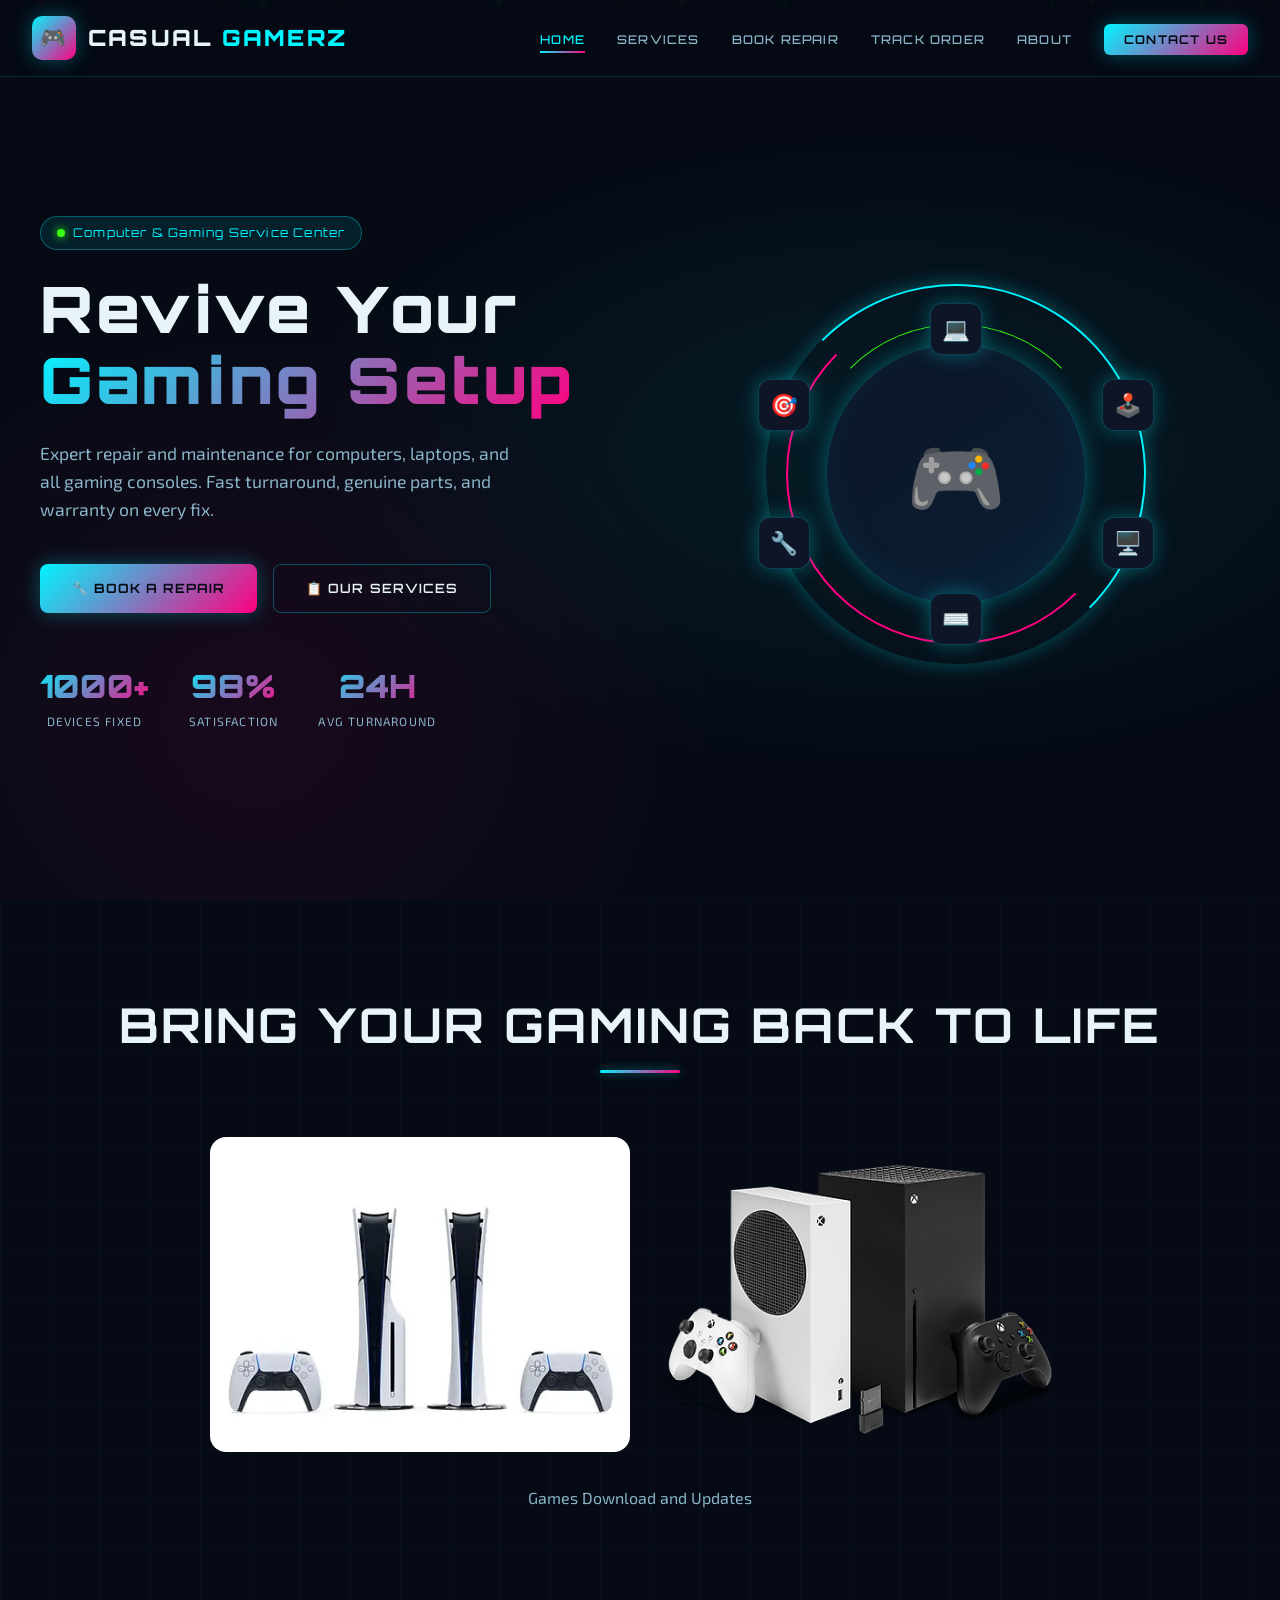
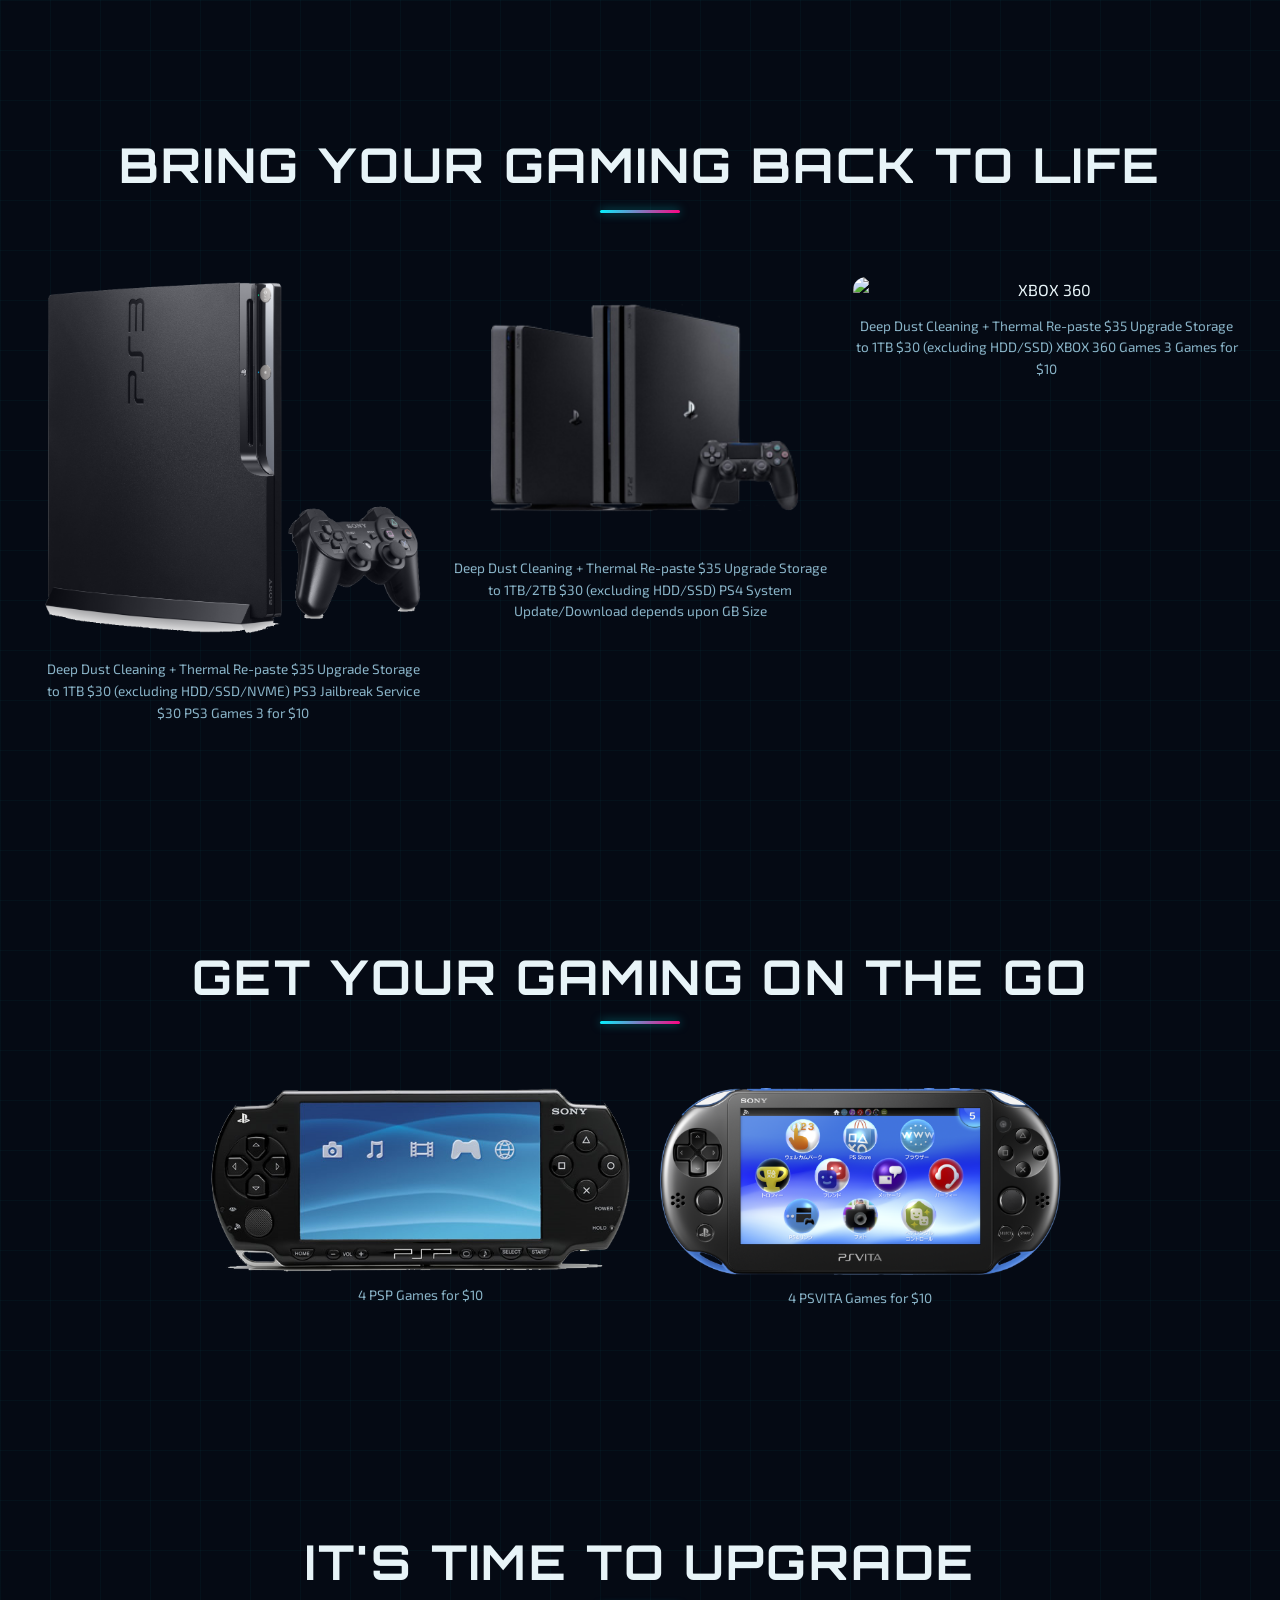
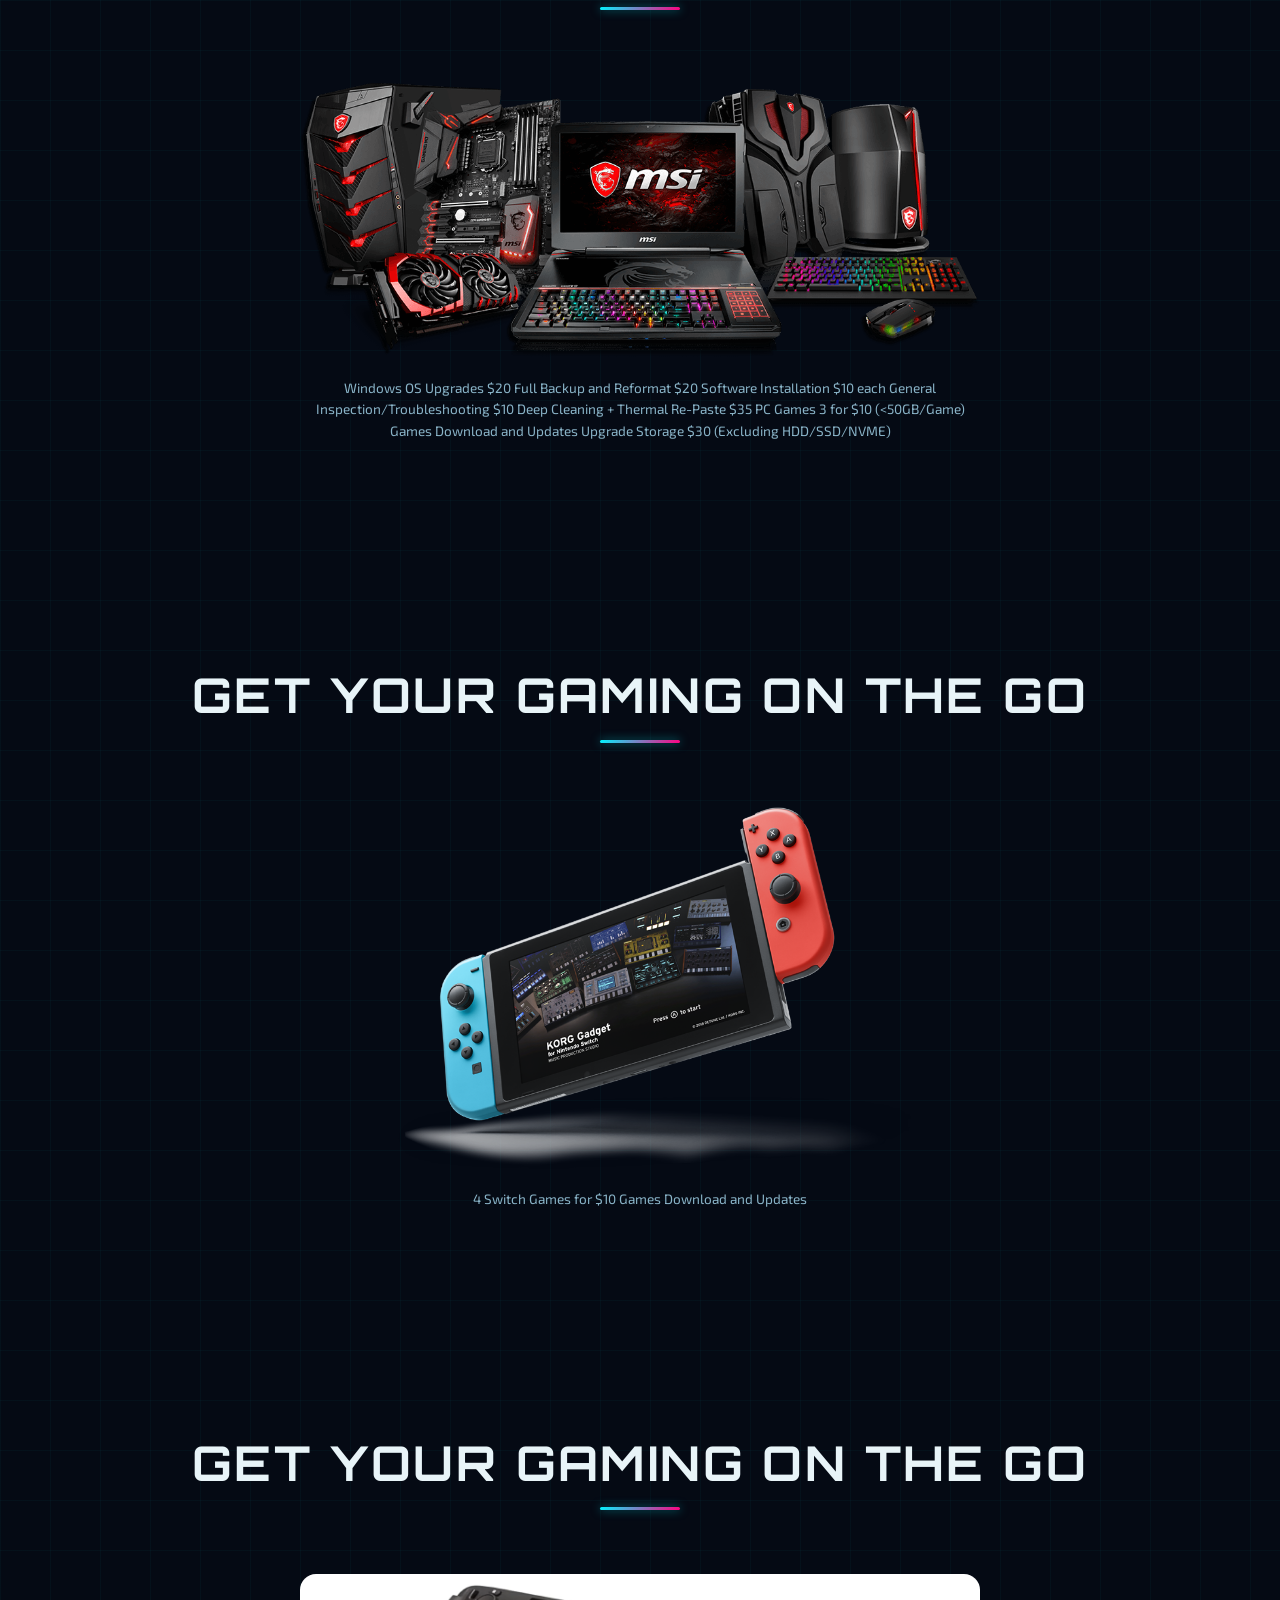
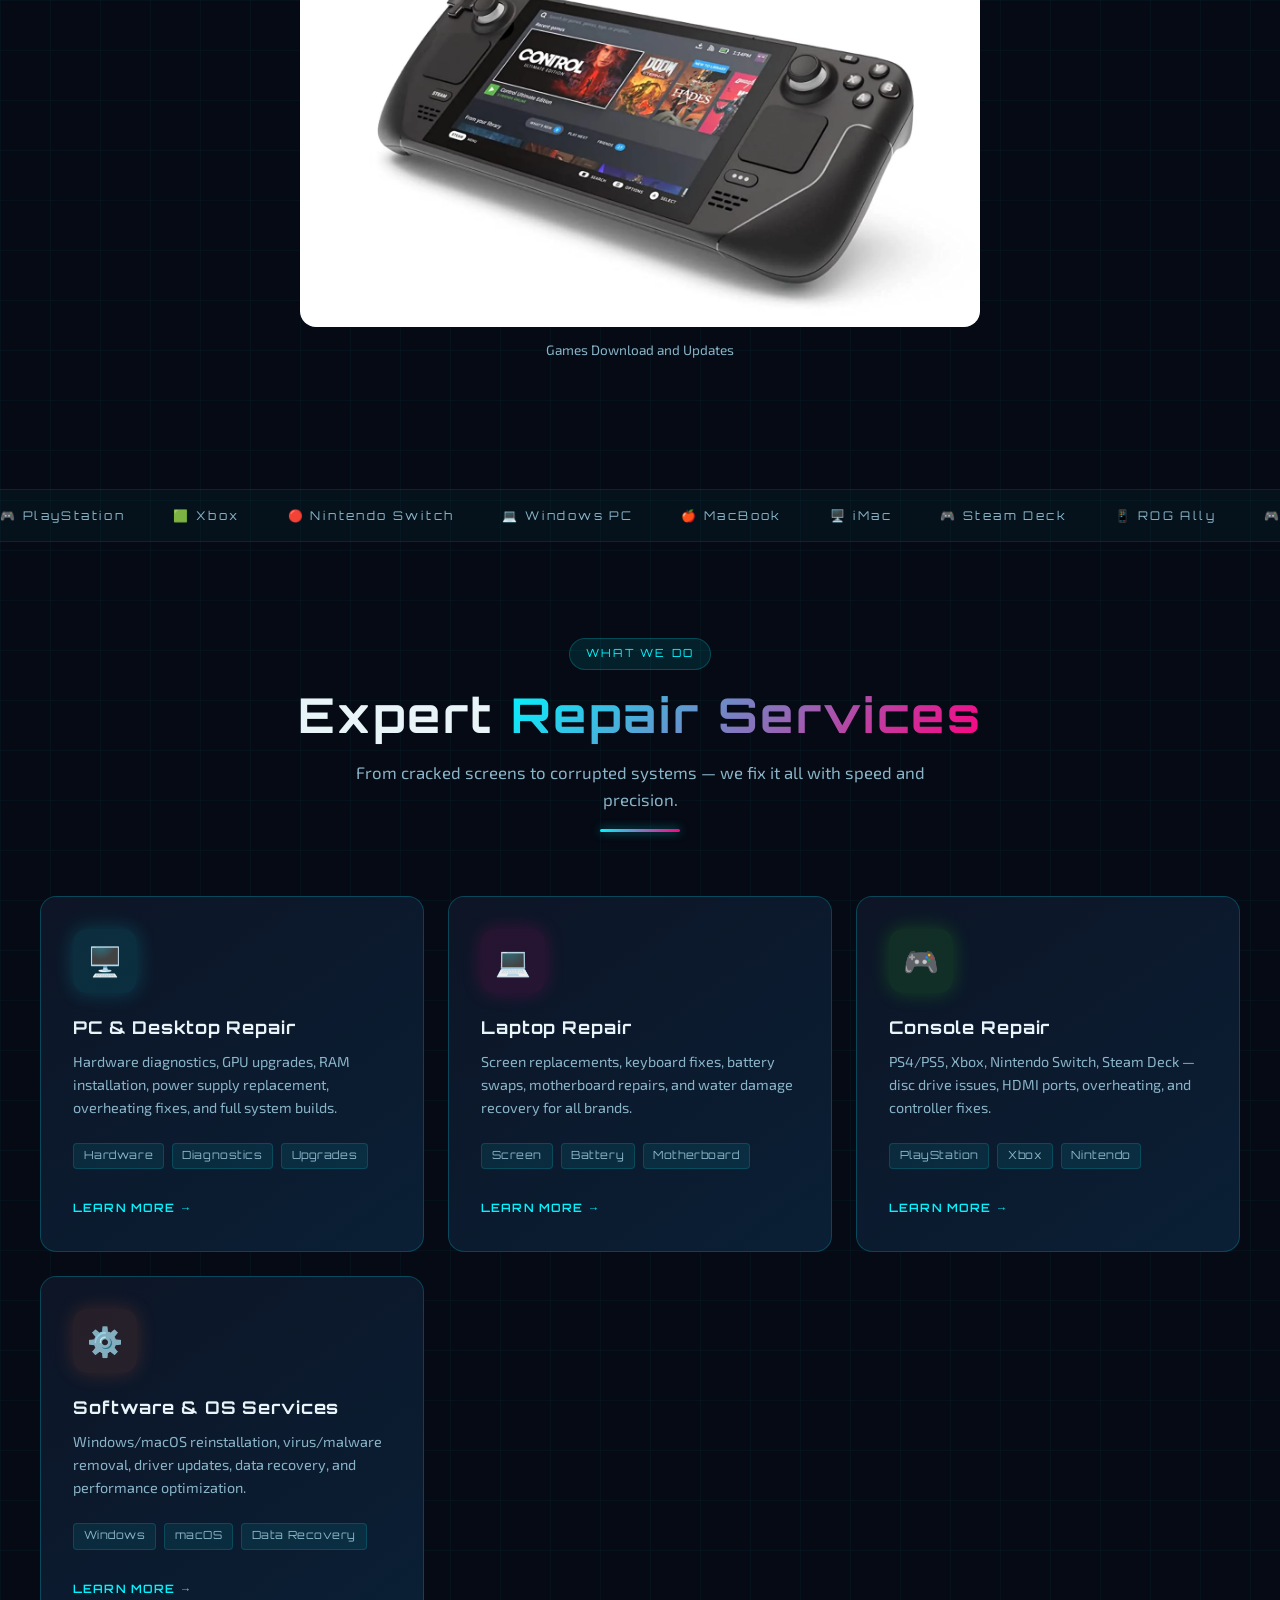
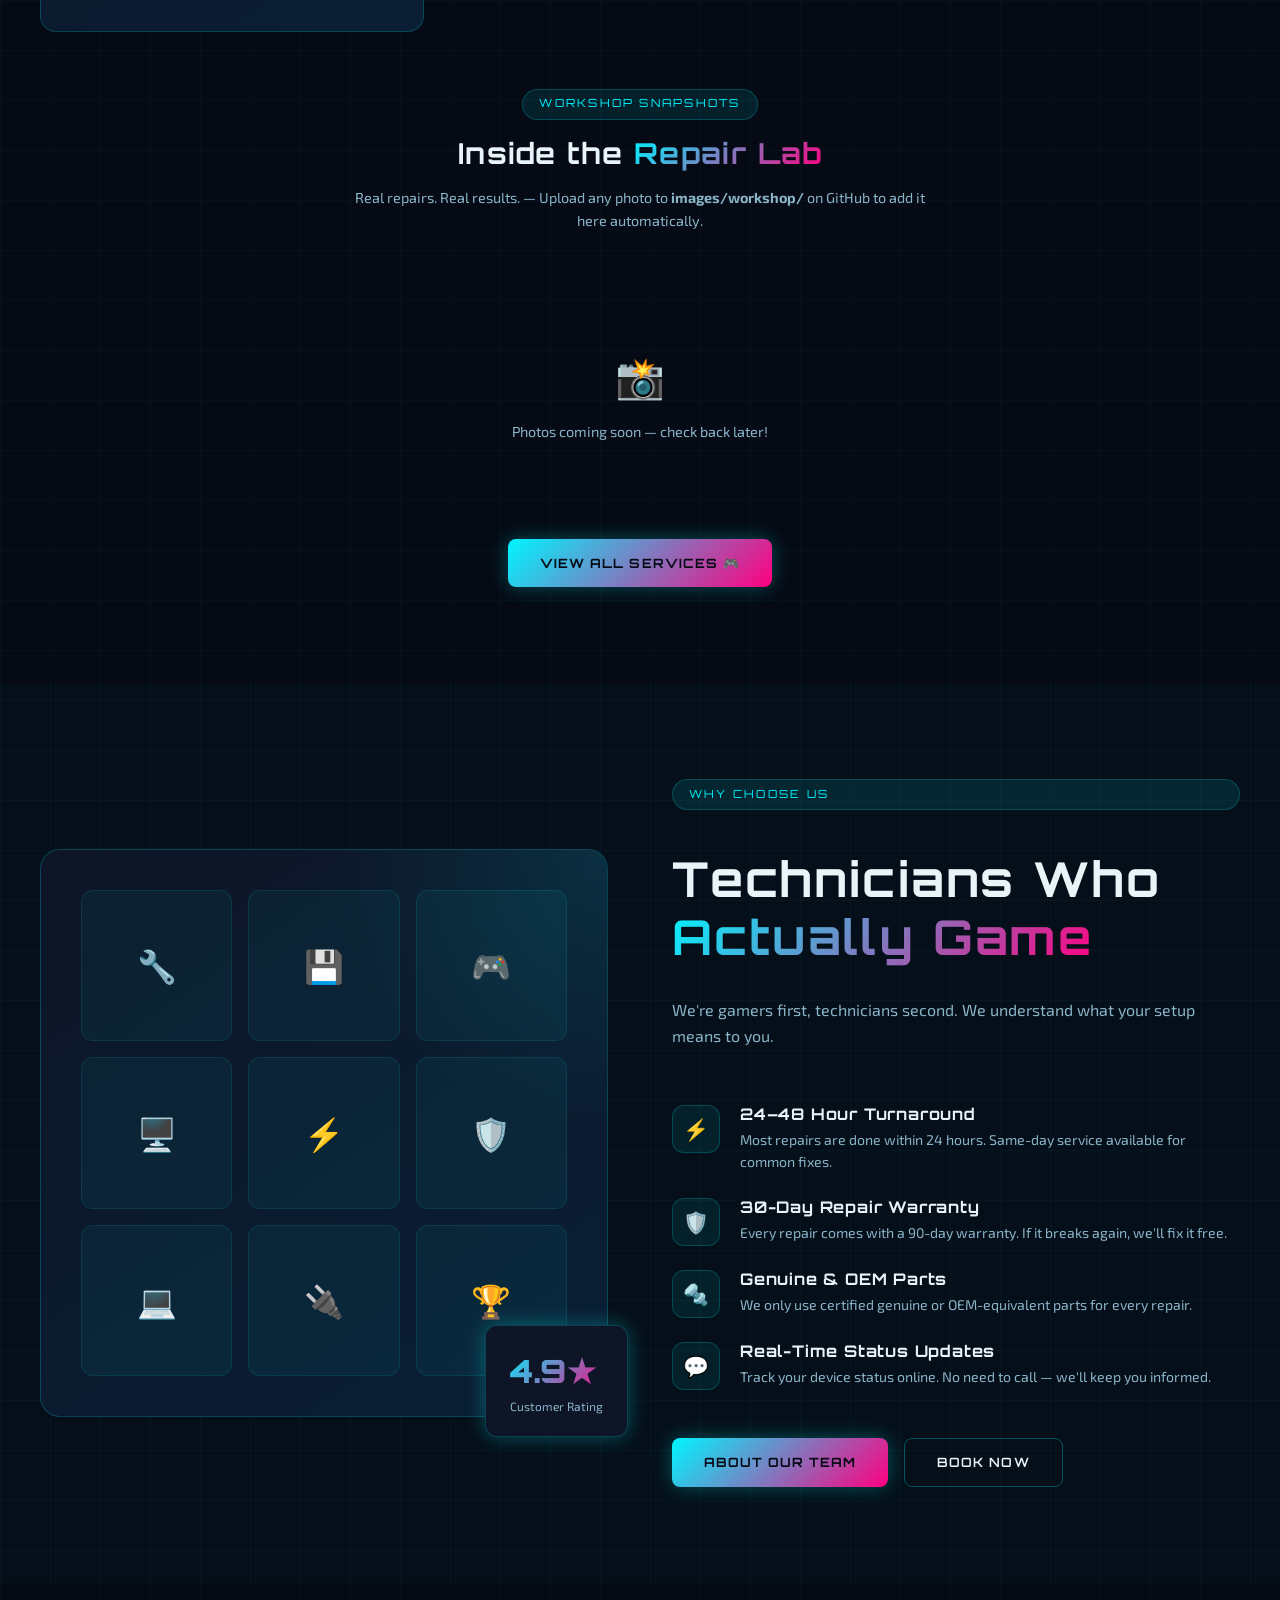
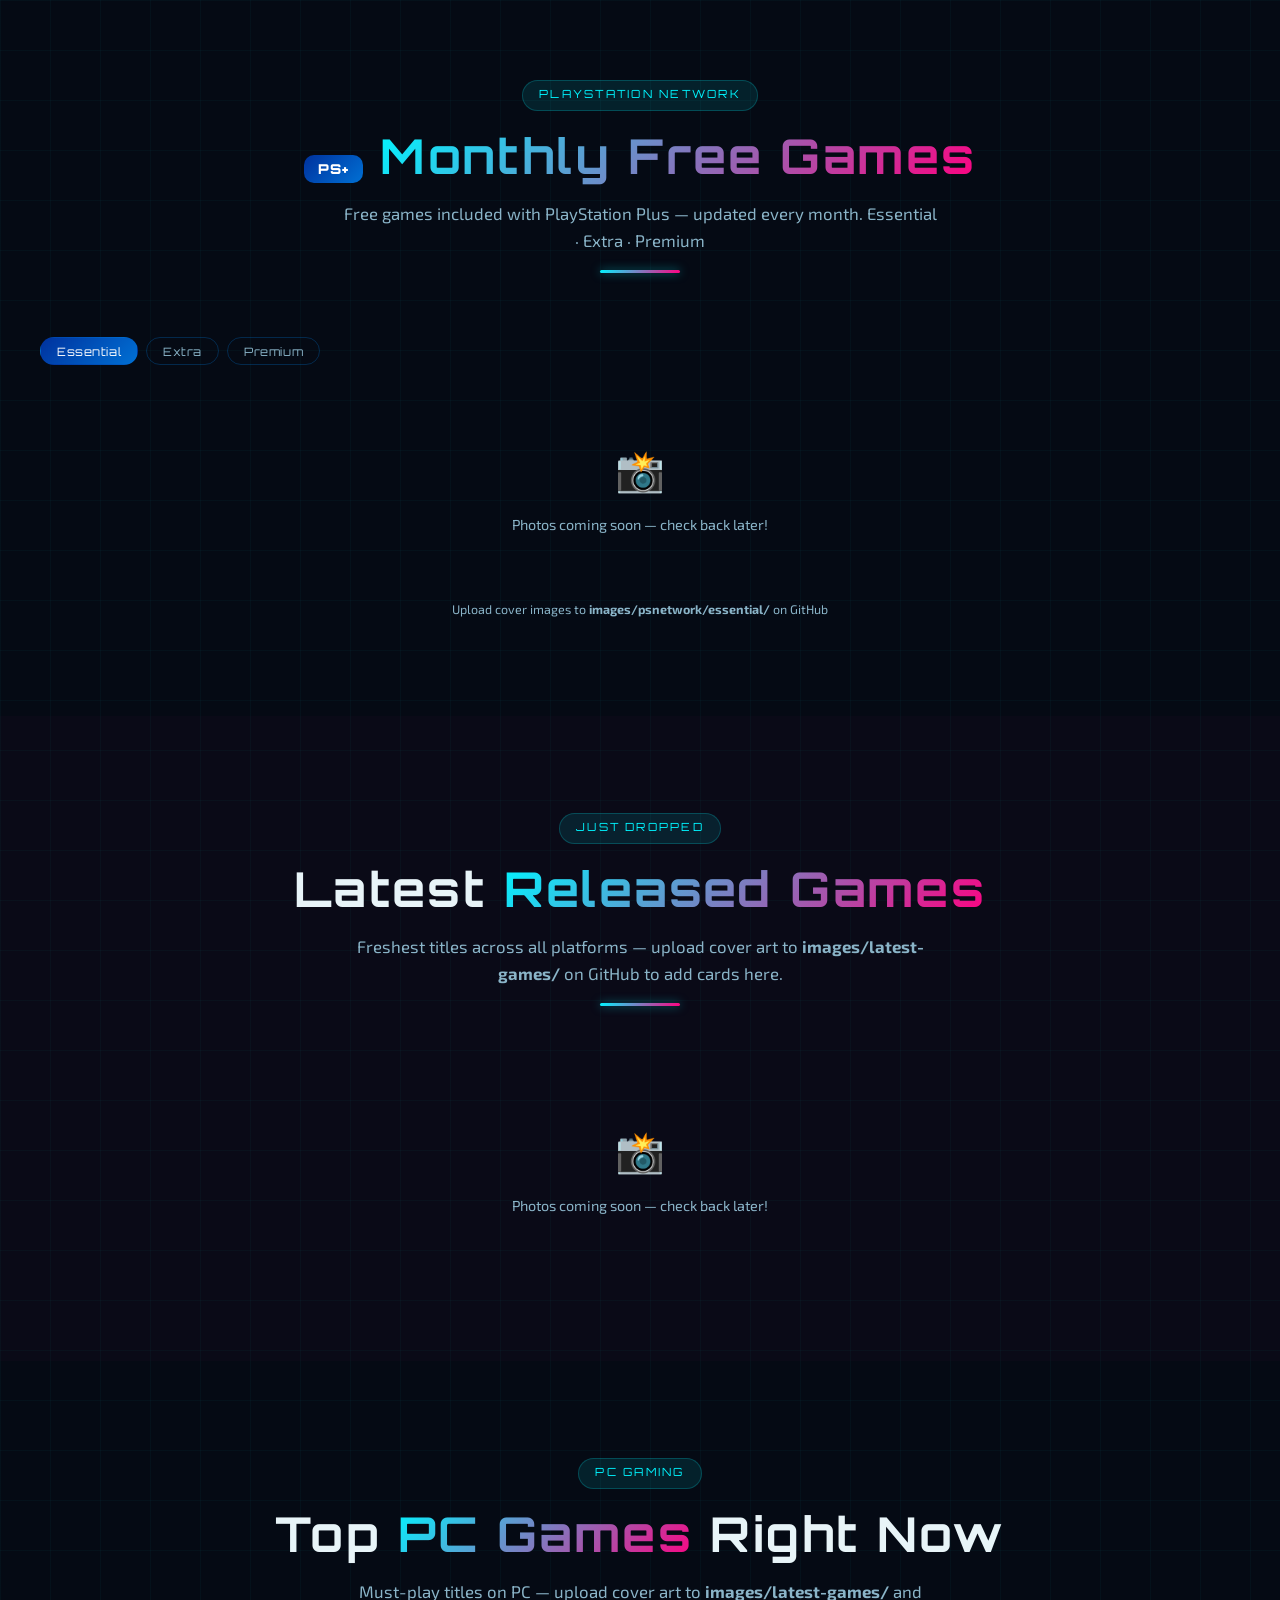
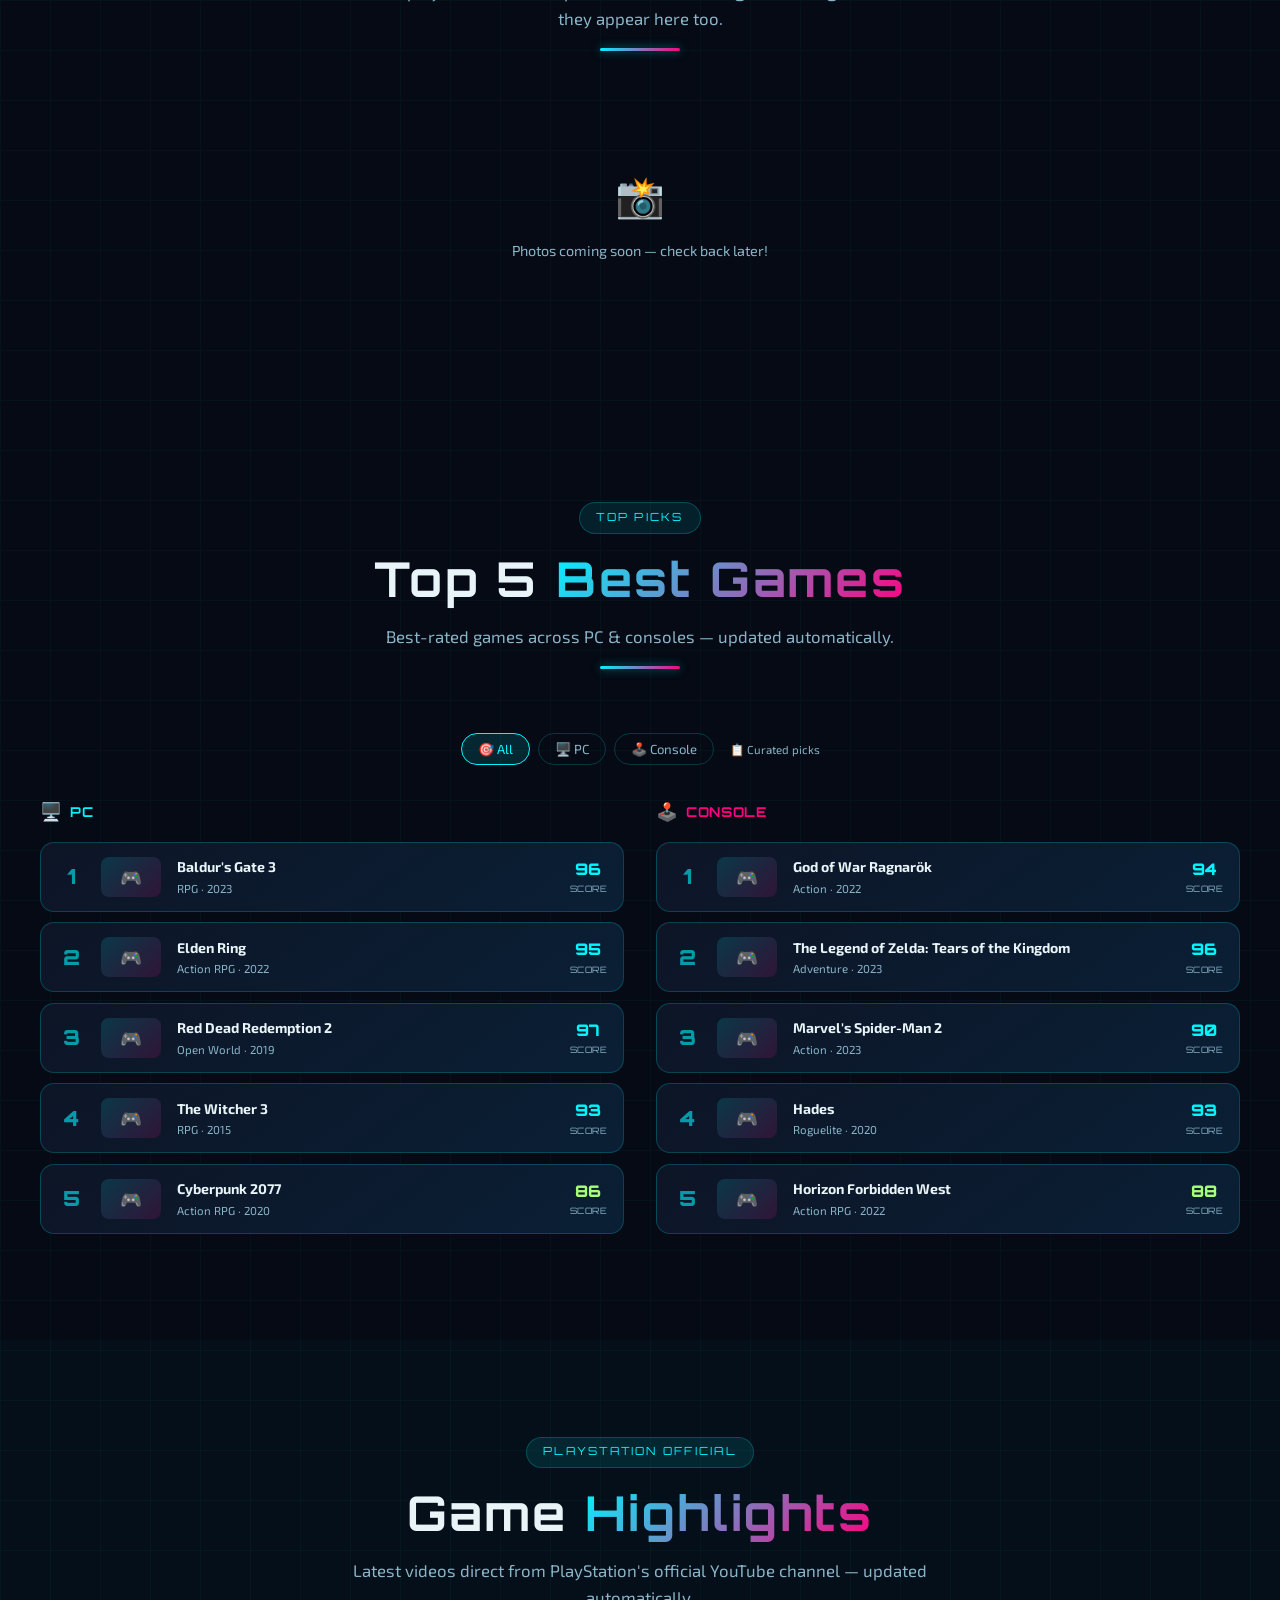
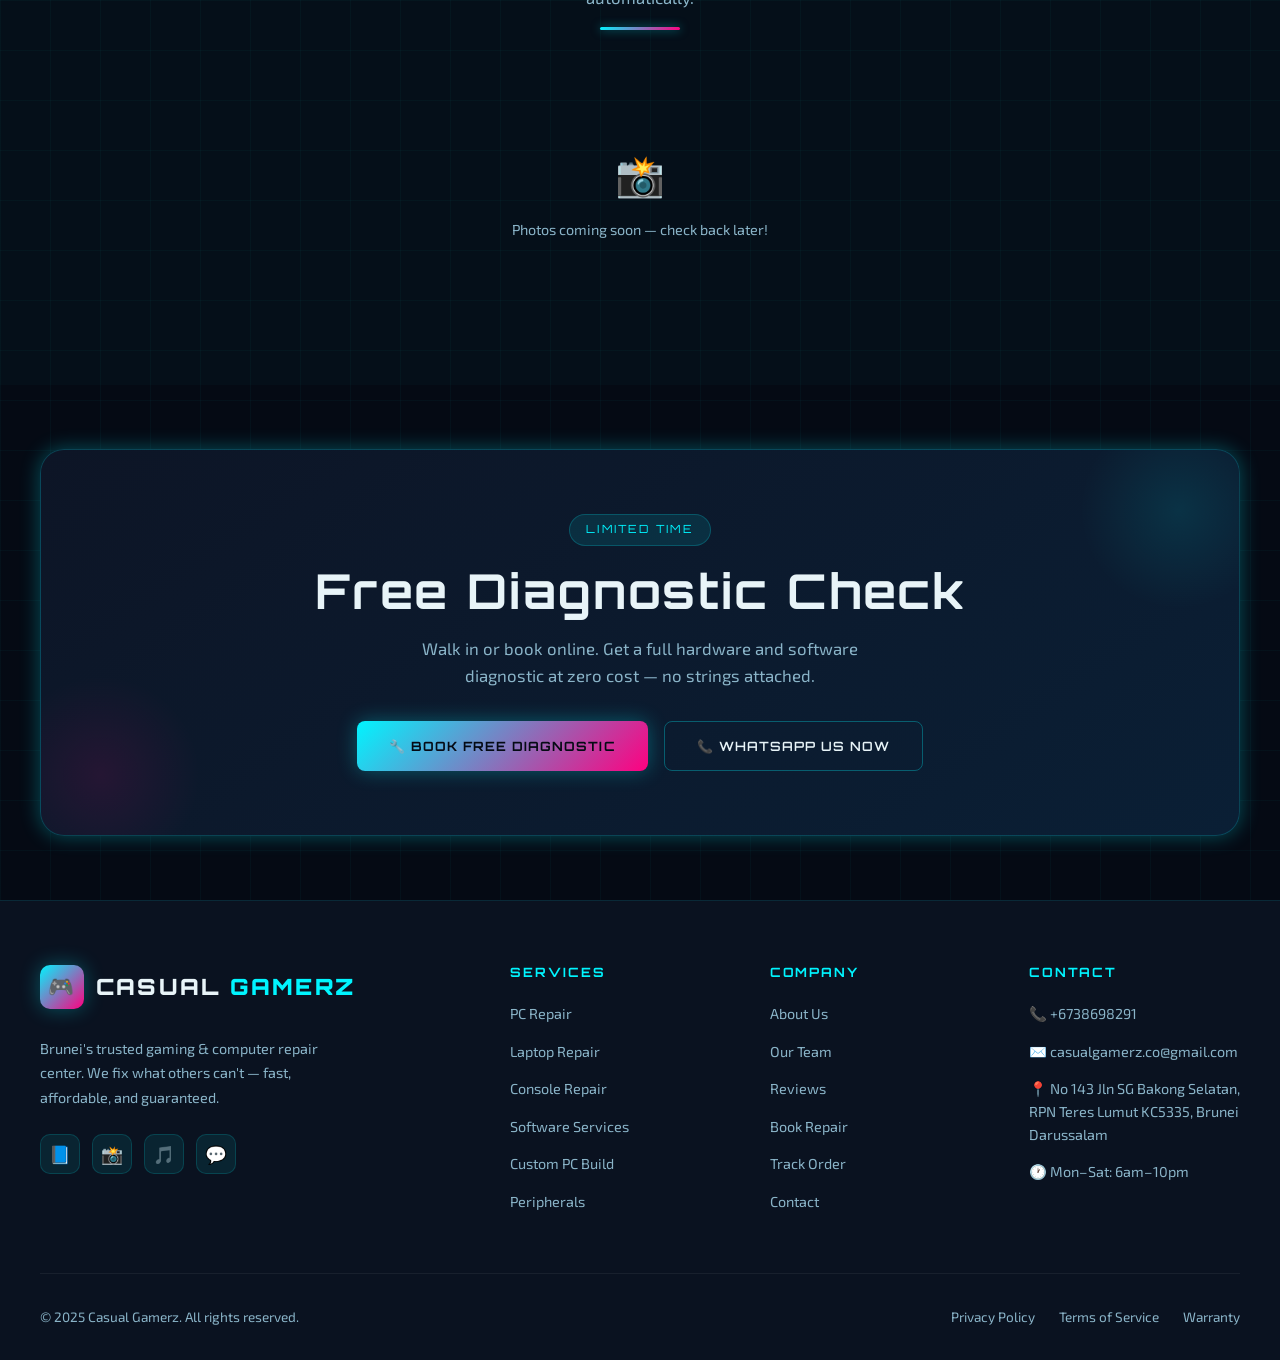
==== commit 041b0515: "Add Top 5 Best Games section with real-time RAWG API + PC/Console tabs" ====
--- a/index.html
+++ b/index.html
@@ -291,6 +291,20 @@
     </div>
   </section>
 
+  <!-- TOP 5 BEST GAMES — real-time from RAWG API -->
+  <section class="section" id="top-games-section">
+    <div class="container">
+      <div class="section-header fade-in">
+        <div class="section-tag">Top Picks</div>
+        <h2 class="section-title">Top 5 <span class="highlight">Best Games</span></h2>
+        <p class="section-desc" id="top-games-desc">Best-rated games across PC &amp; consoles — updated automatically.</p>
+        <div class="glow-divider"></div>
+      </div>
+      <div id="top-games-tabs" class="fade-in" style="display:flex;justify-content:center;gap:0.5rem;margin-bottom:2rem;flex-wrap:wrap;"></div>
+      <div id="top-games-grid" class="fade-in"></div>
+    </div>
+  </section>
+
     <!-- GAME HIGHLIGHTS — live feed from PlayStation YouTube channel -->
   <section class="section" style="background: rgba(0,245,255,0.02);" id="game-highlights">
     <div class="container">
@@ -437,6 +451,7 @@
   
   
   <script src="js/gallery-loader.js"></script>
+  <script src="js/top-games.js"></script>
   <script src="js/theme.js"></script>
   <script src="js/main.js"></script>
   <script>
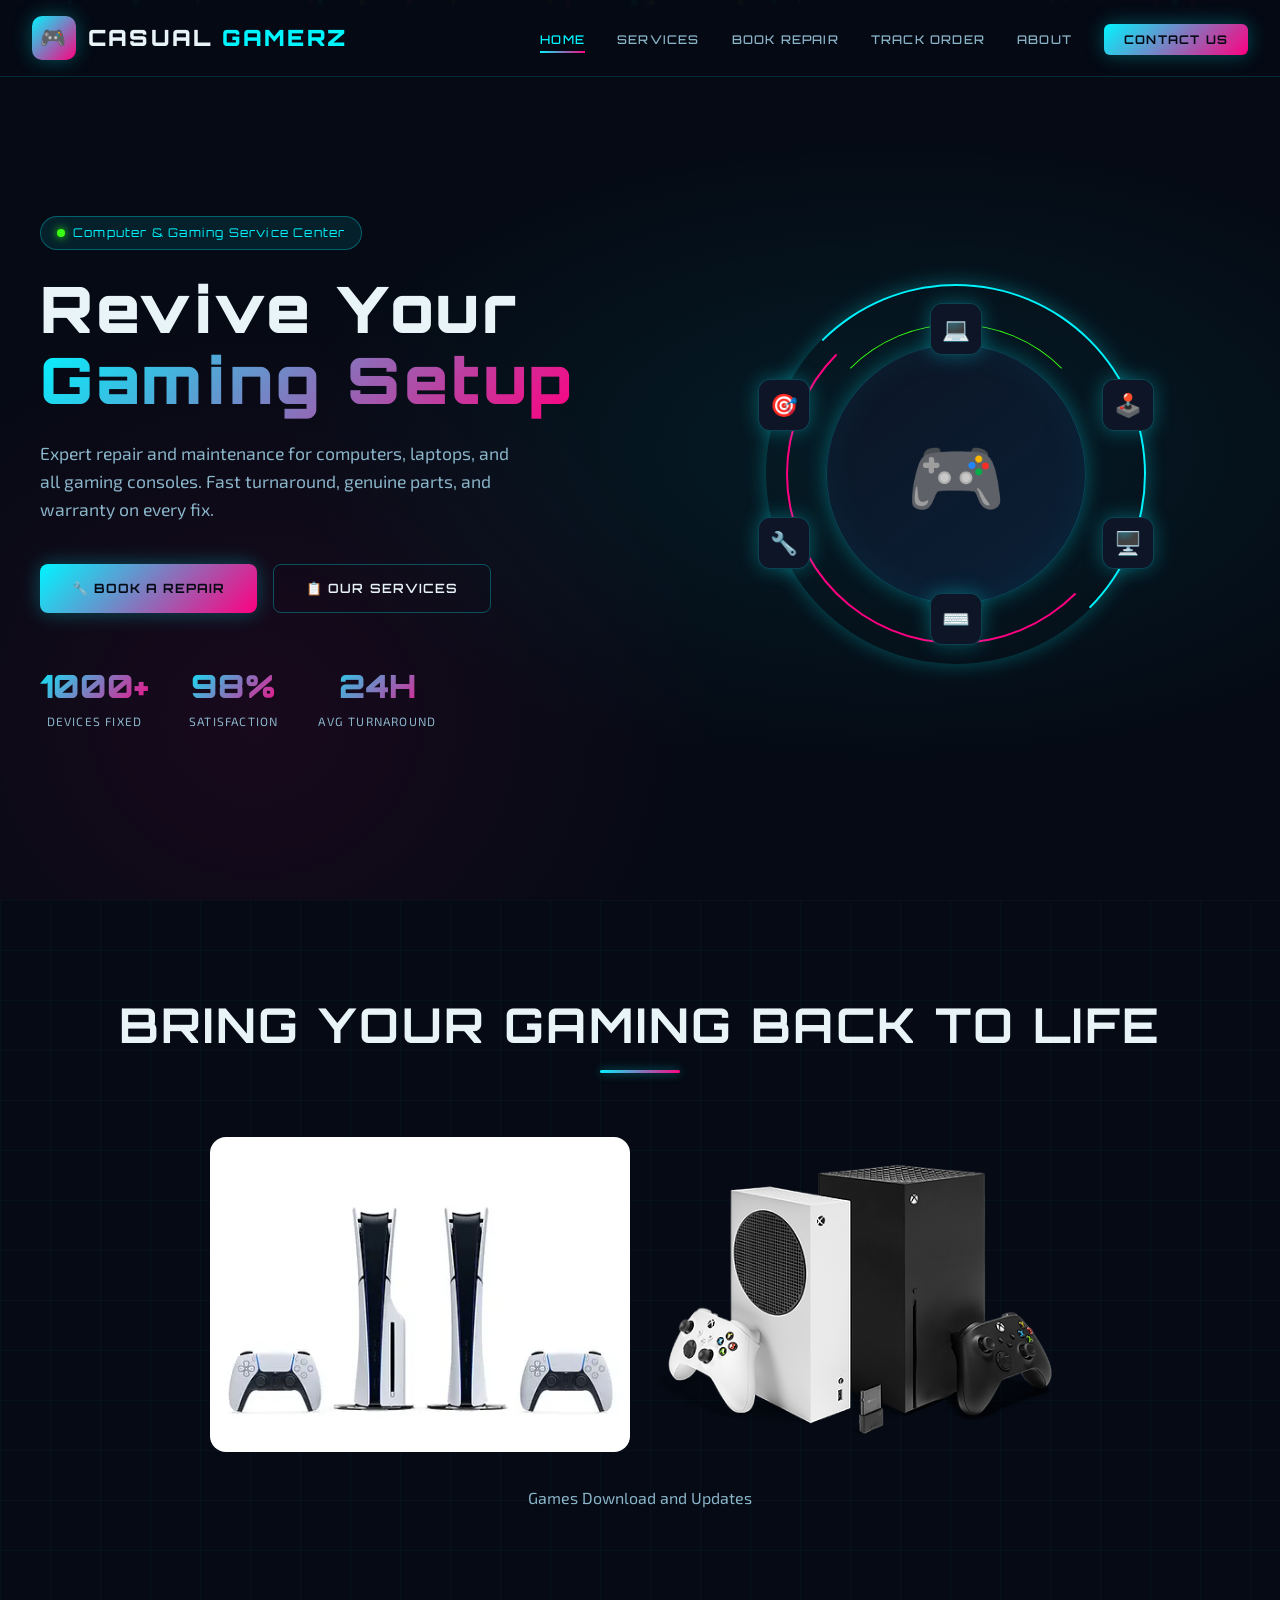
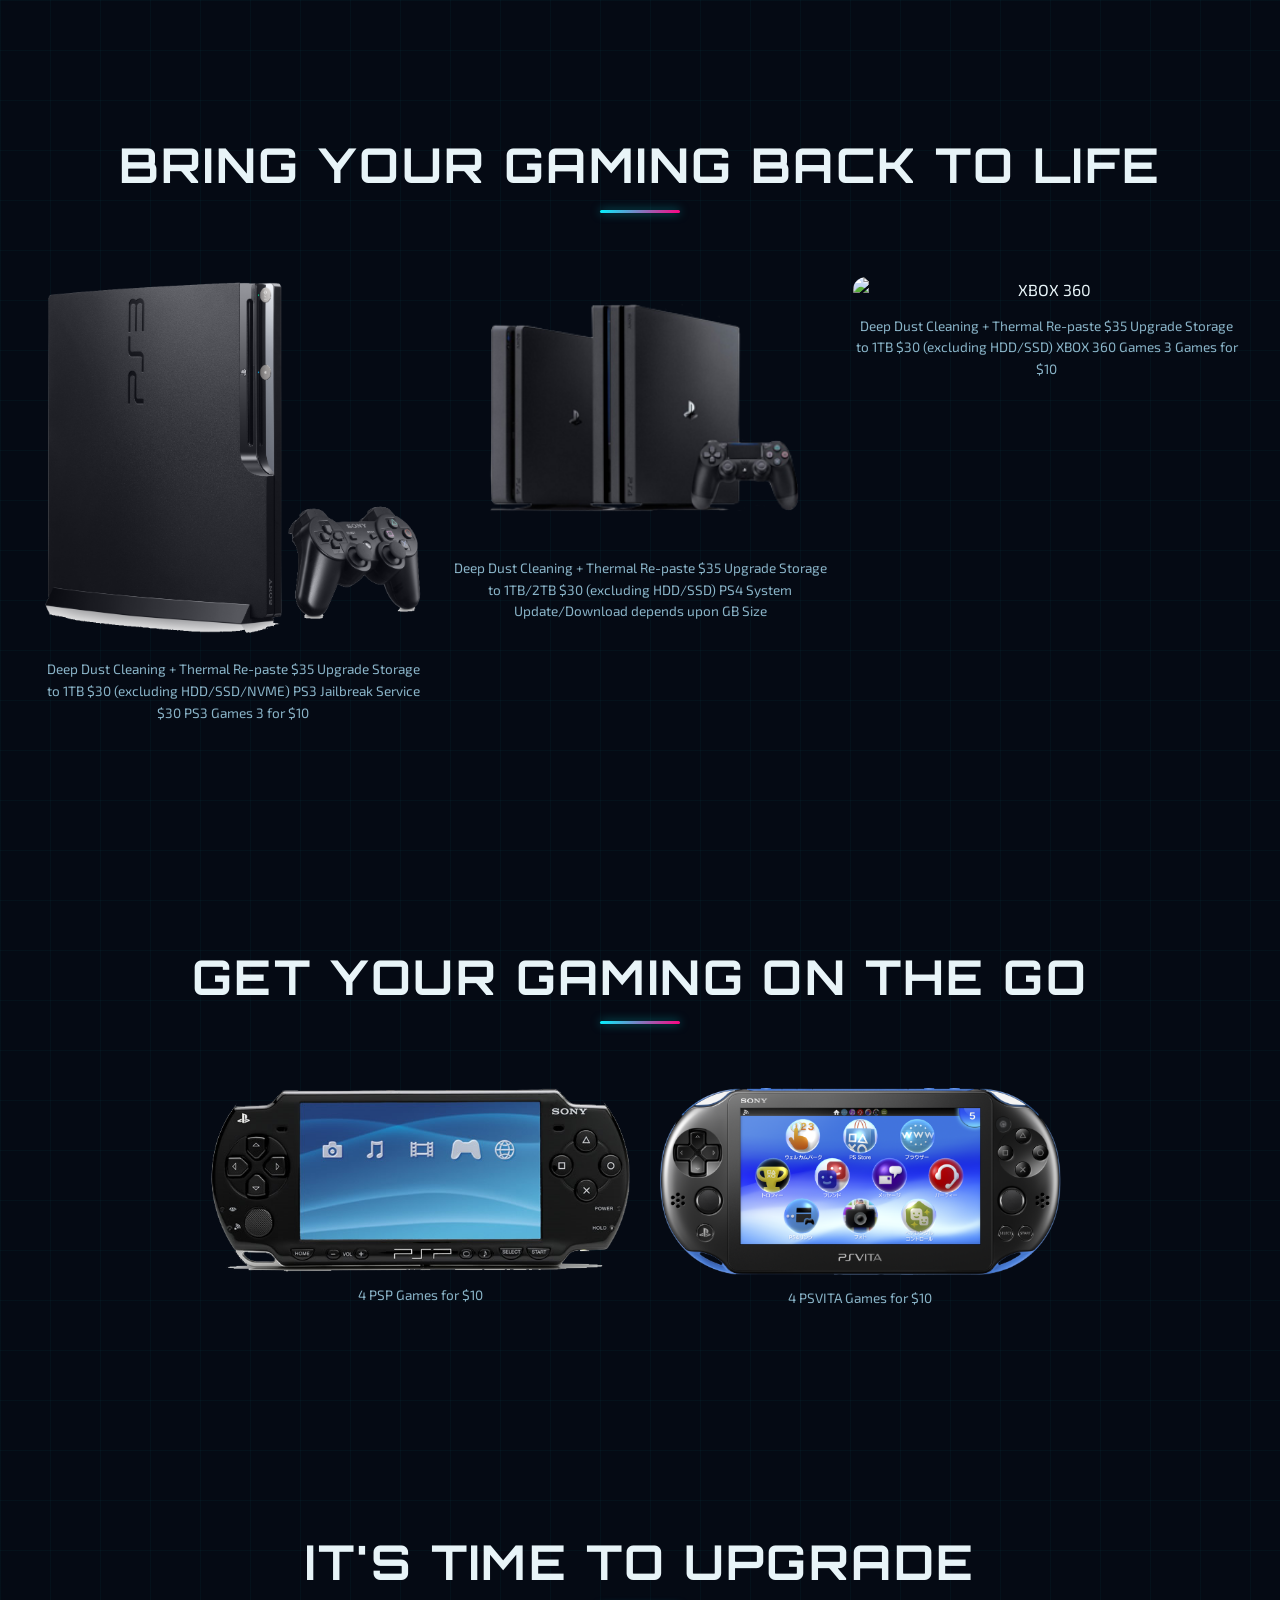
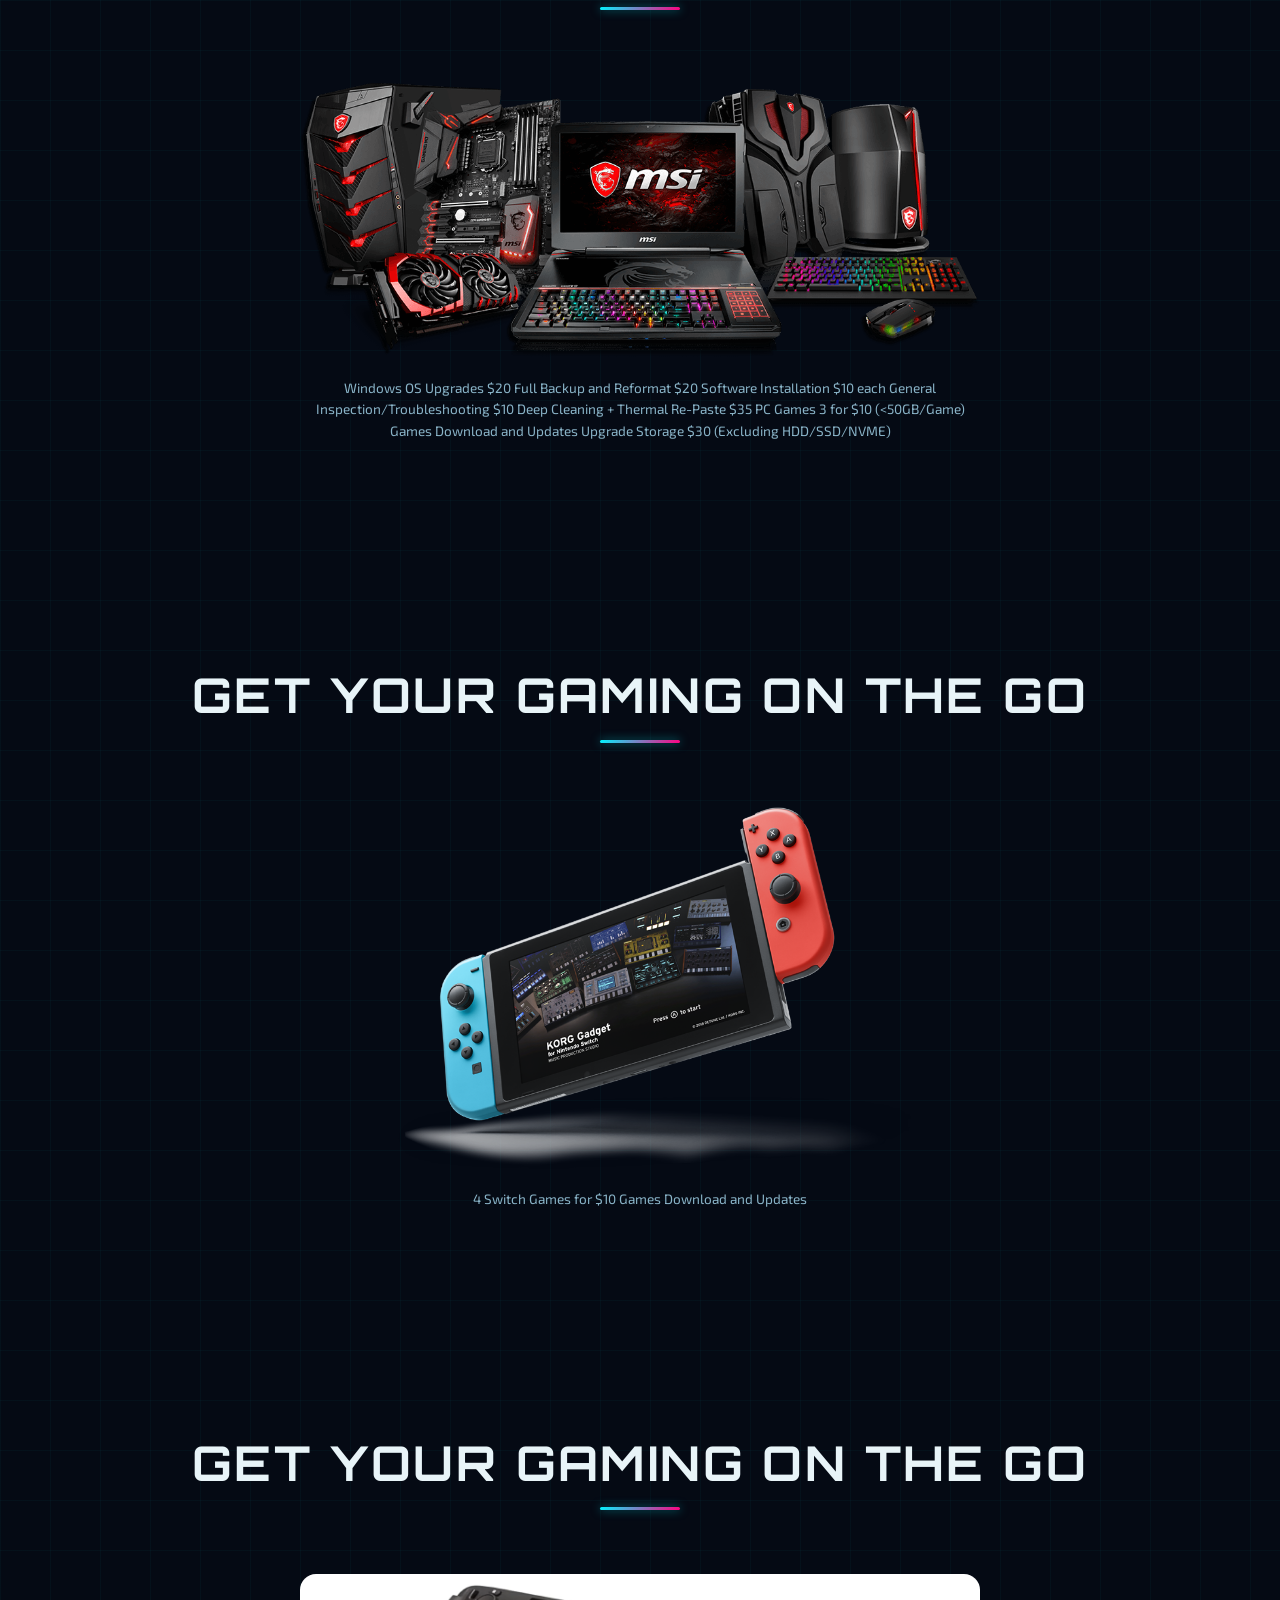
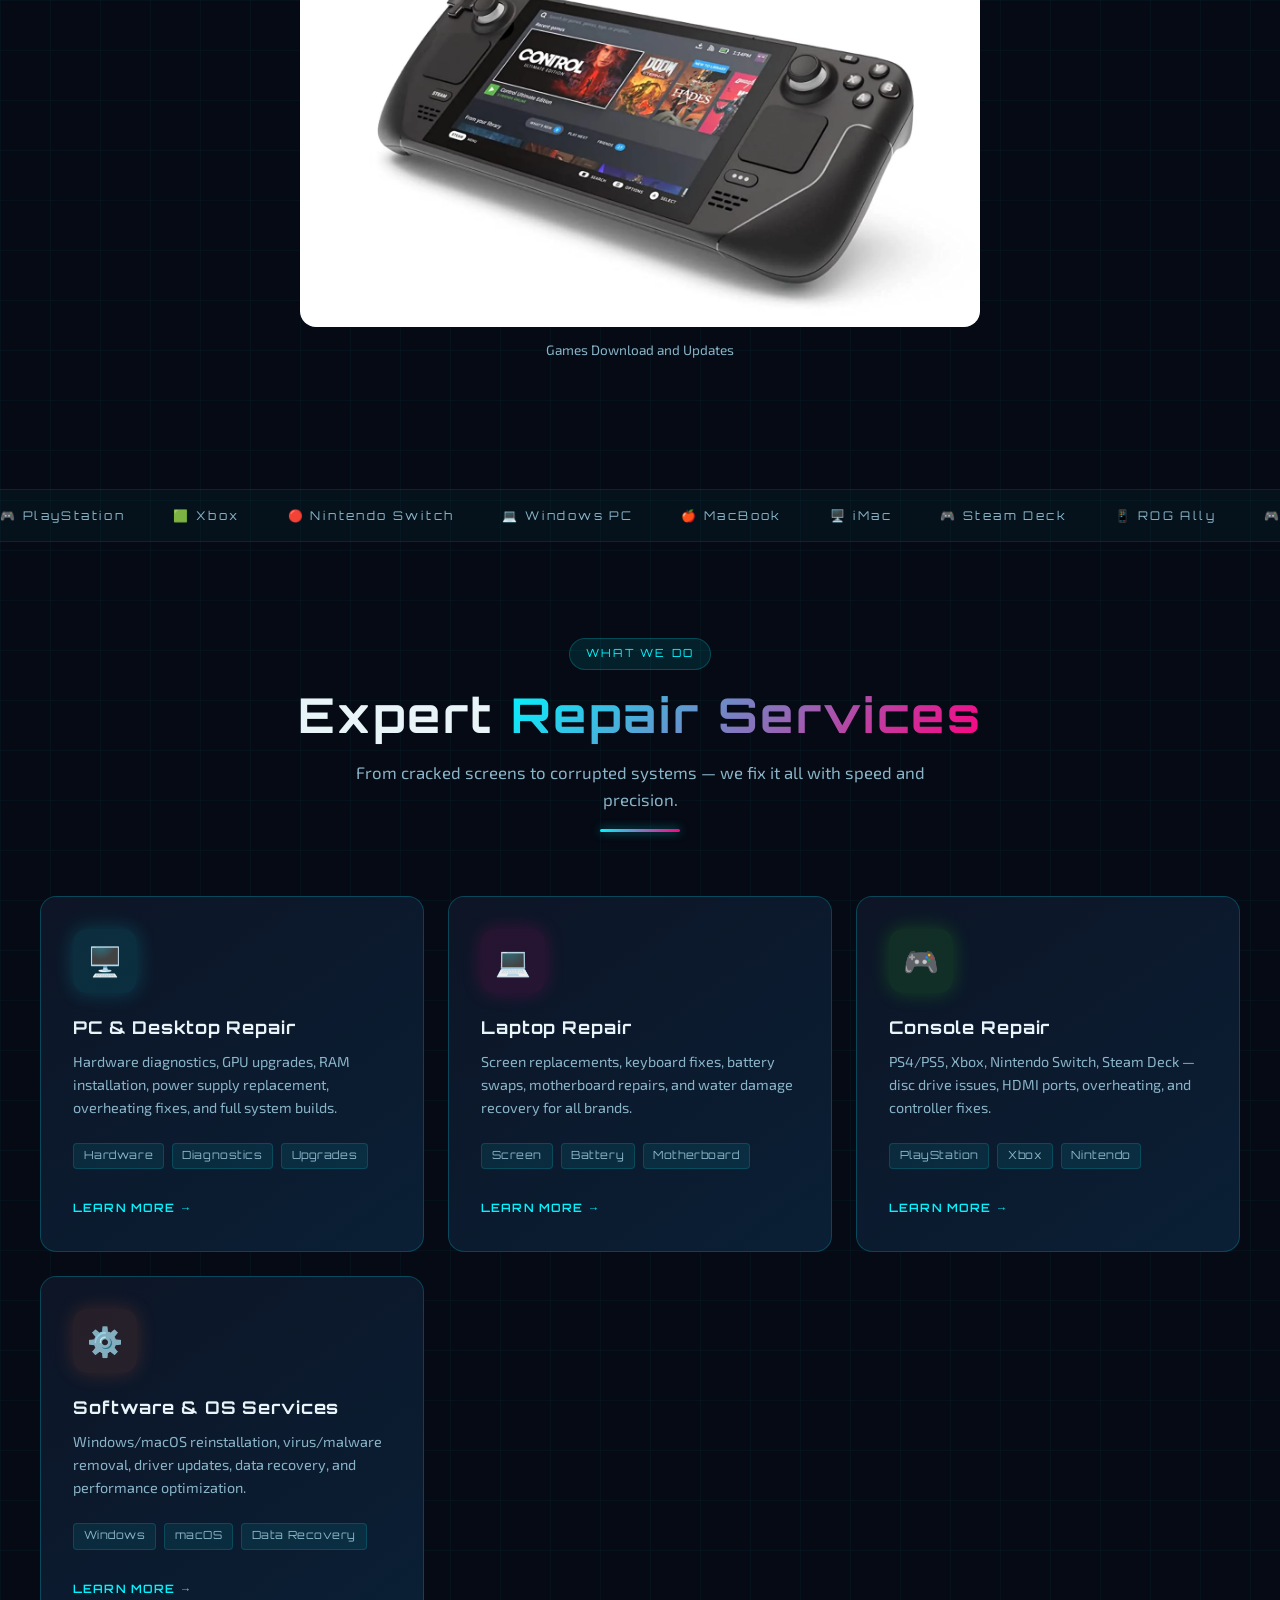
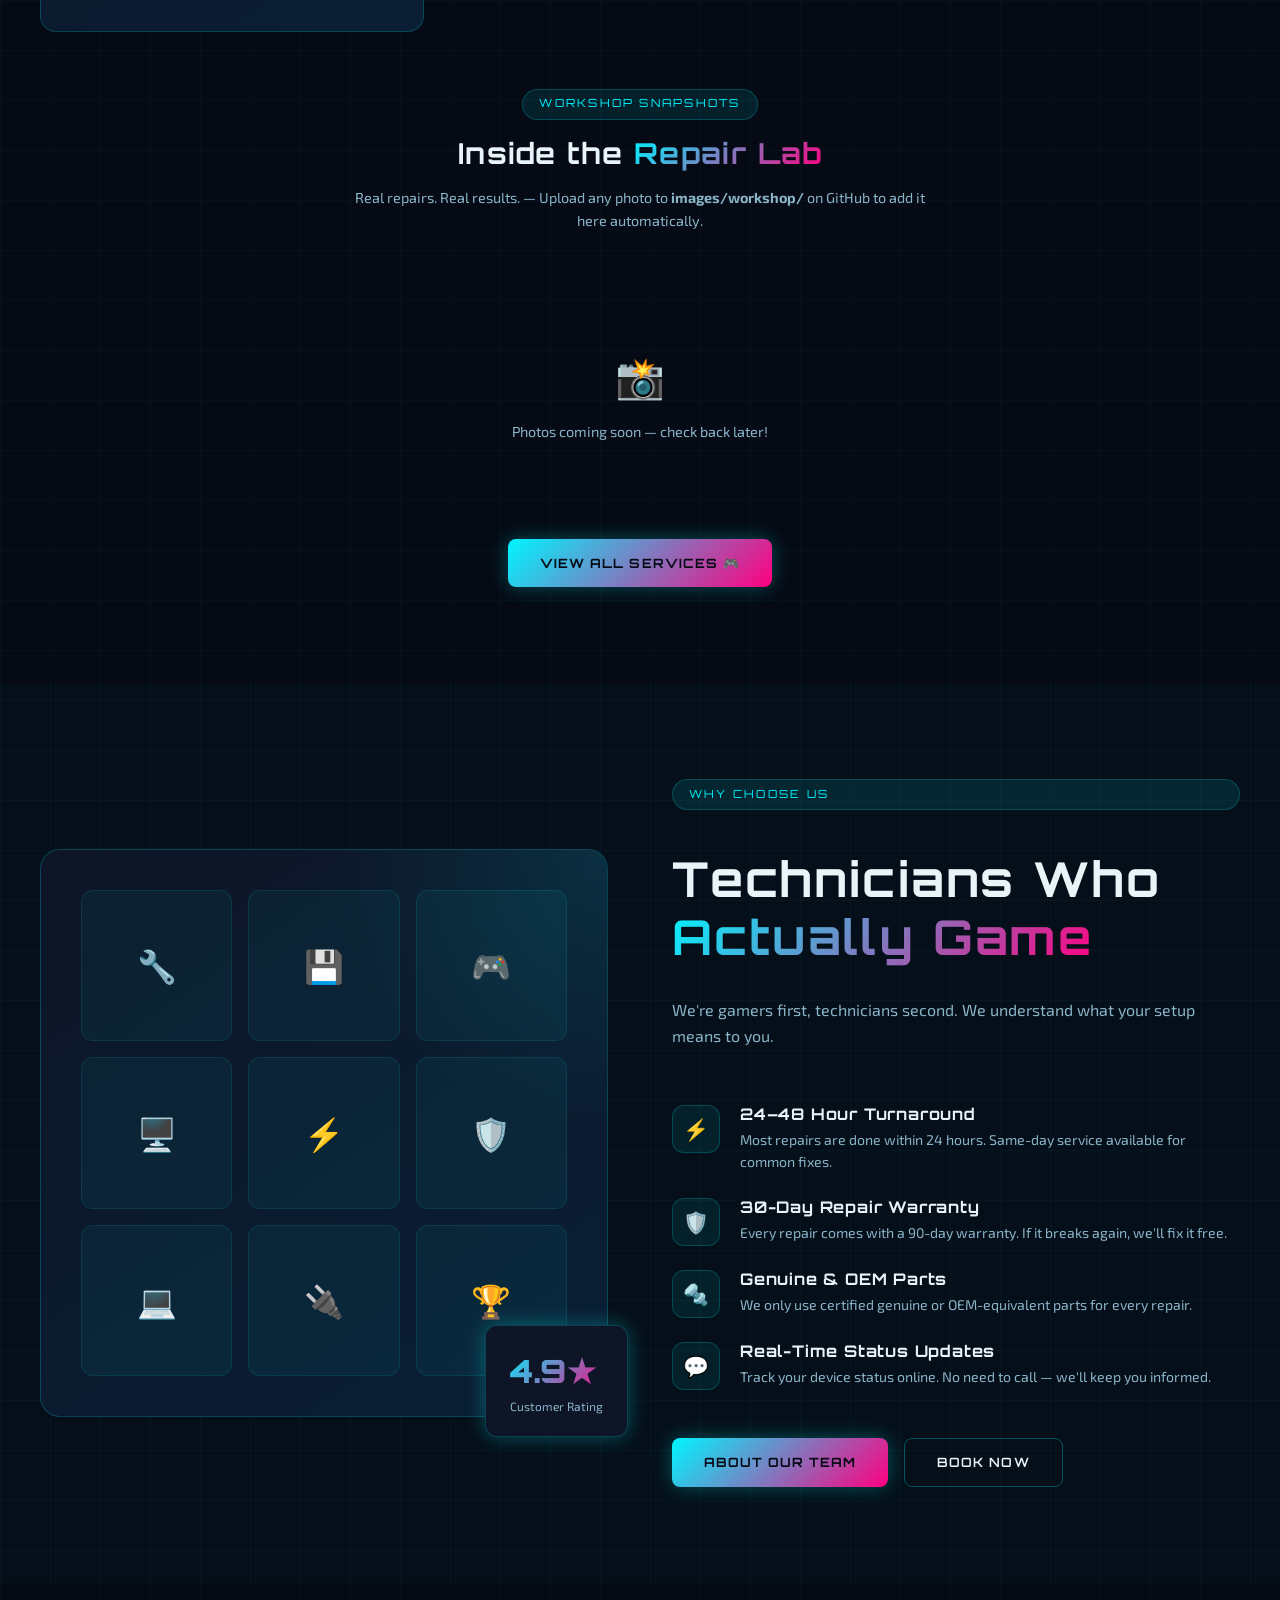
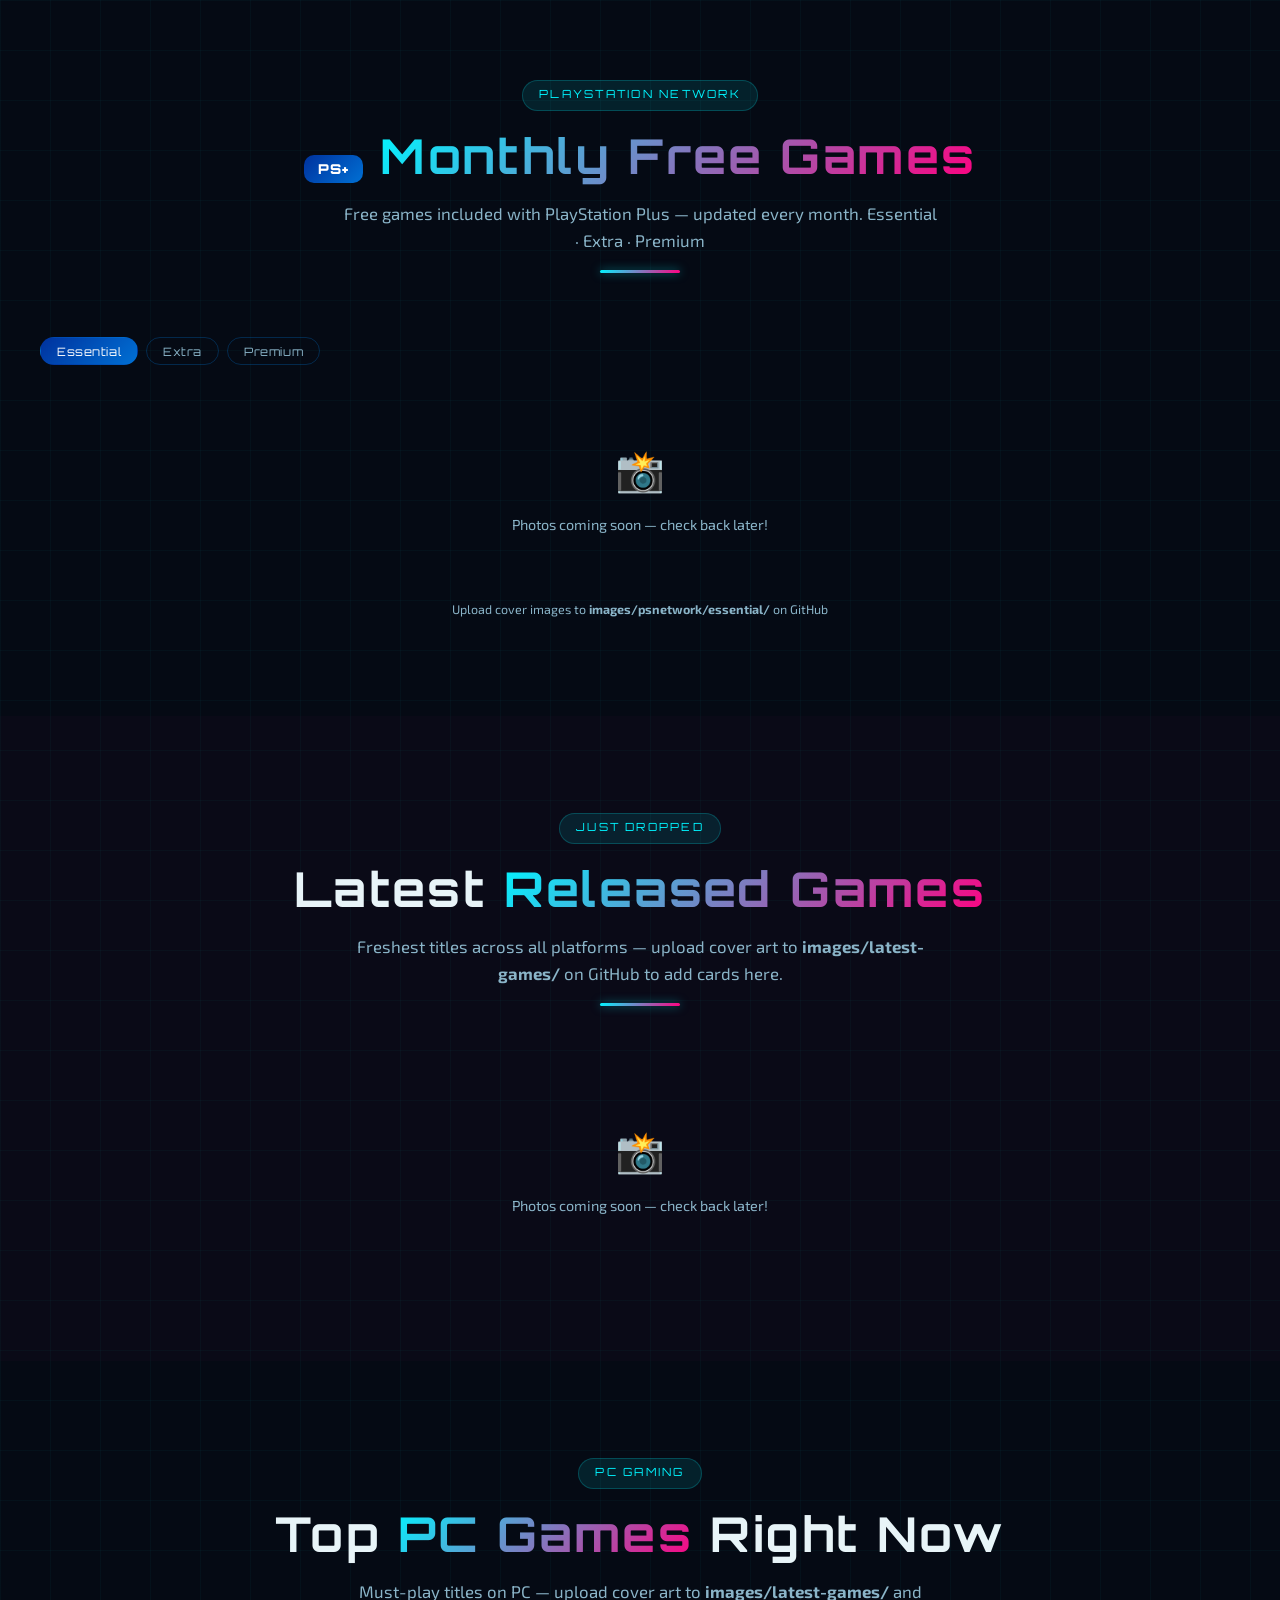
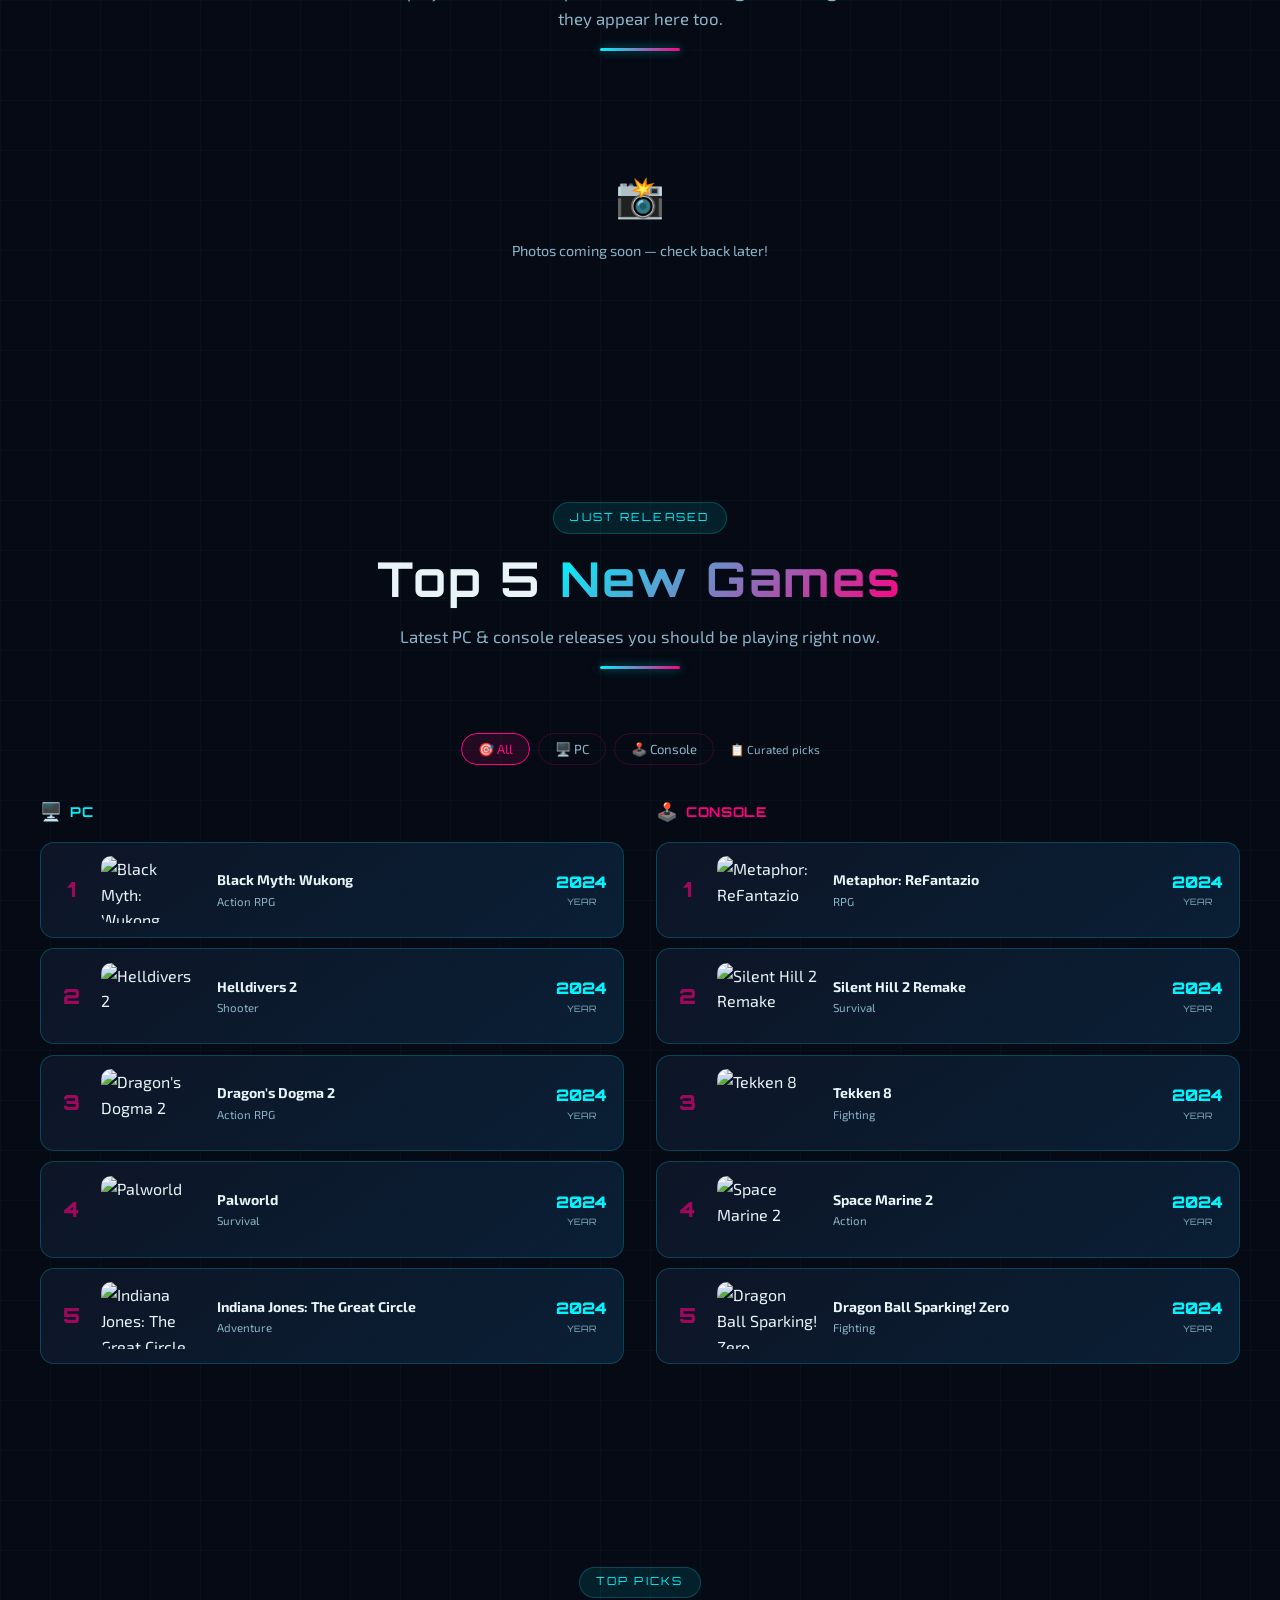
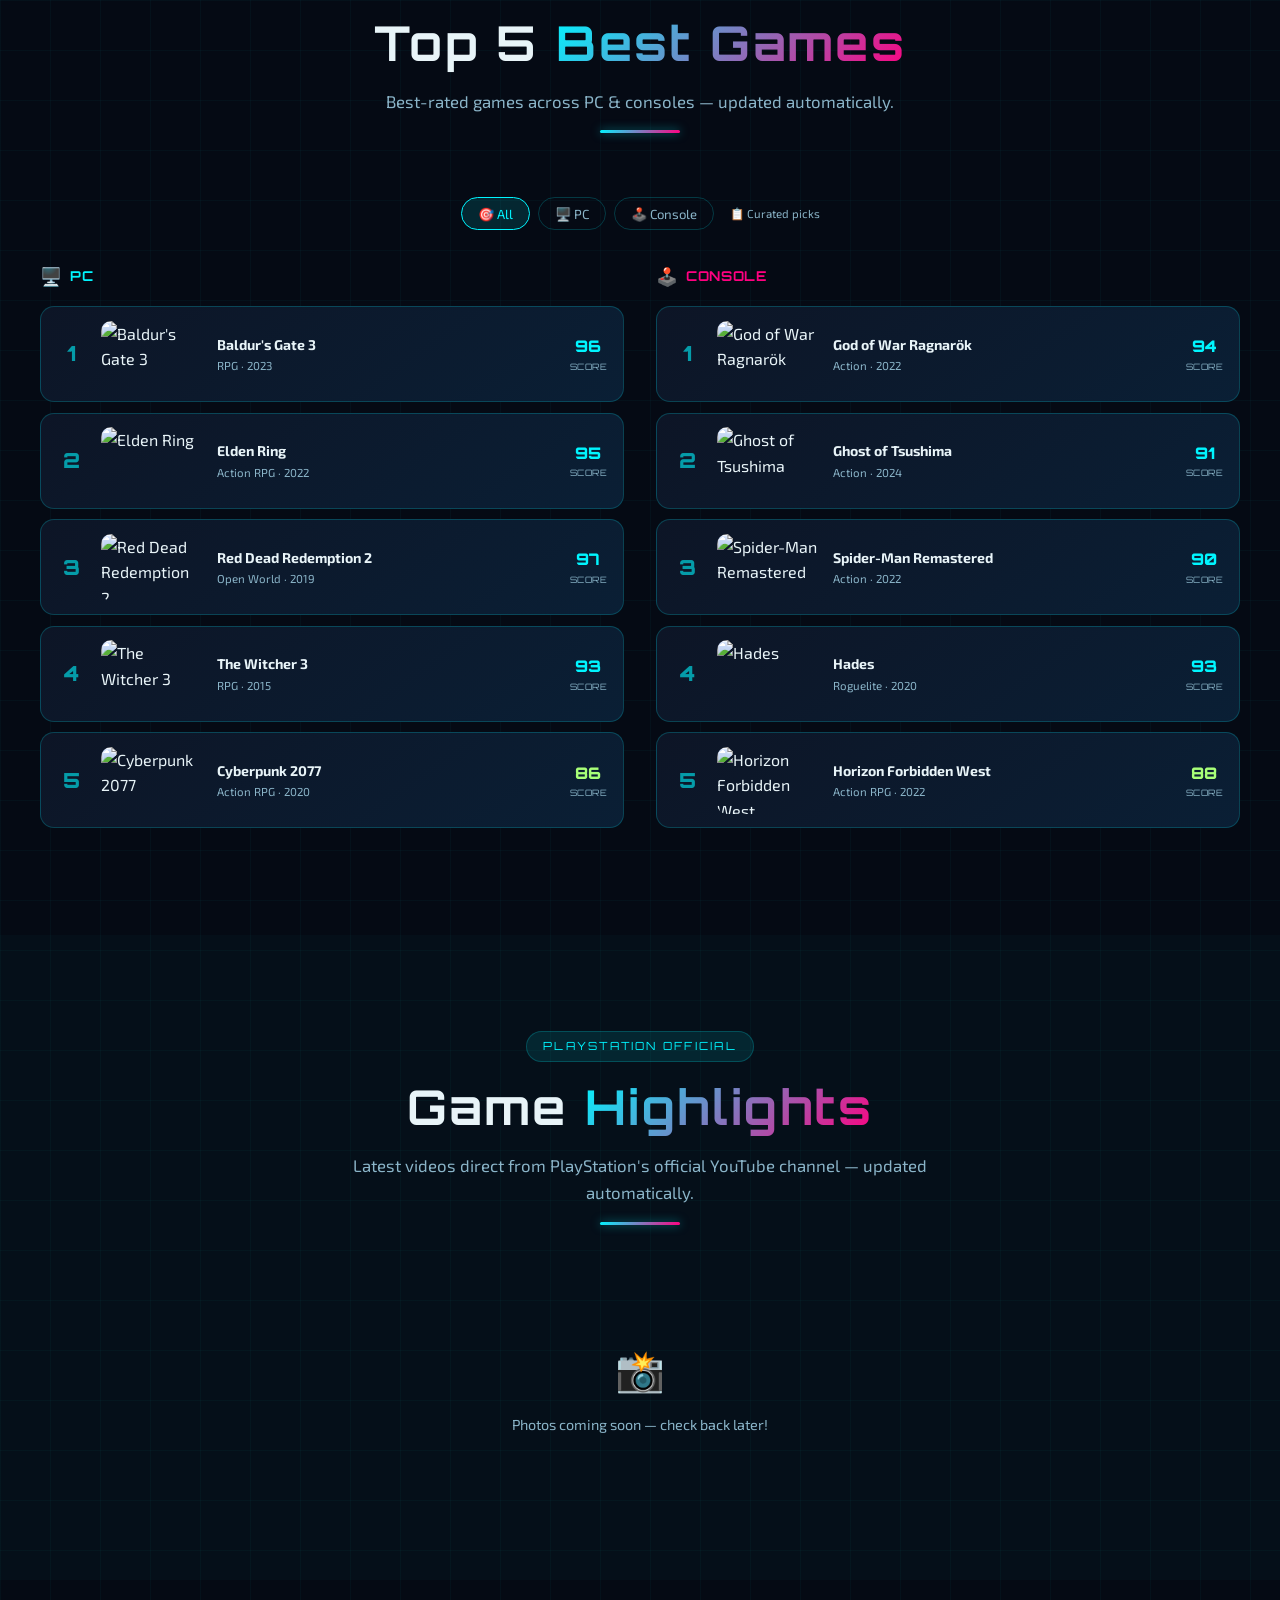
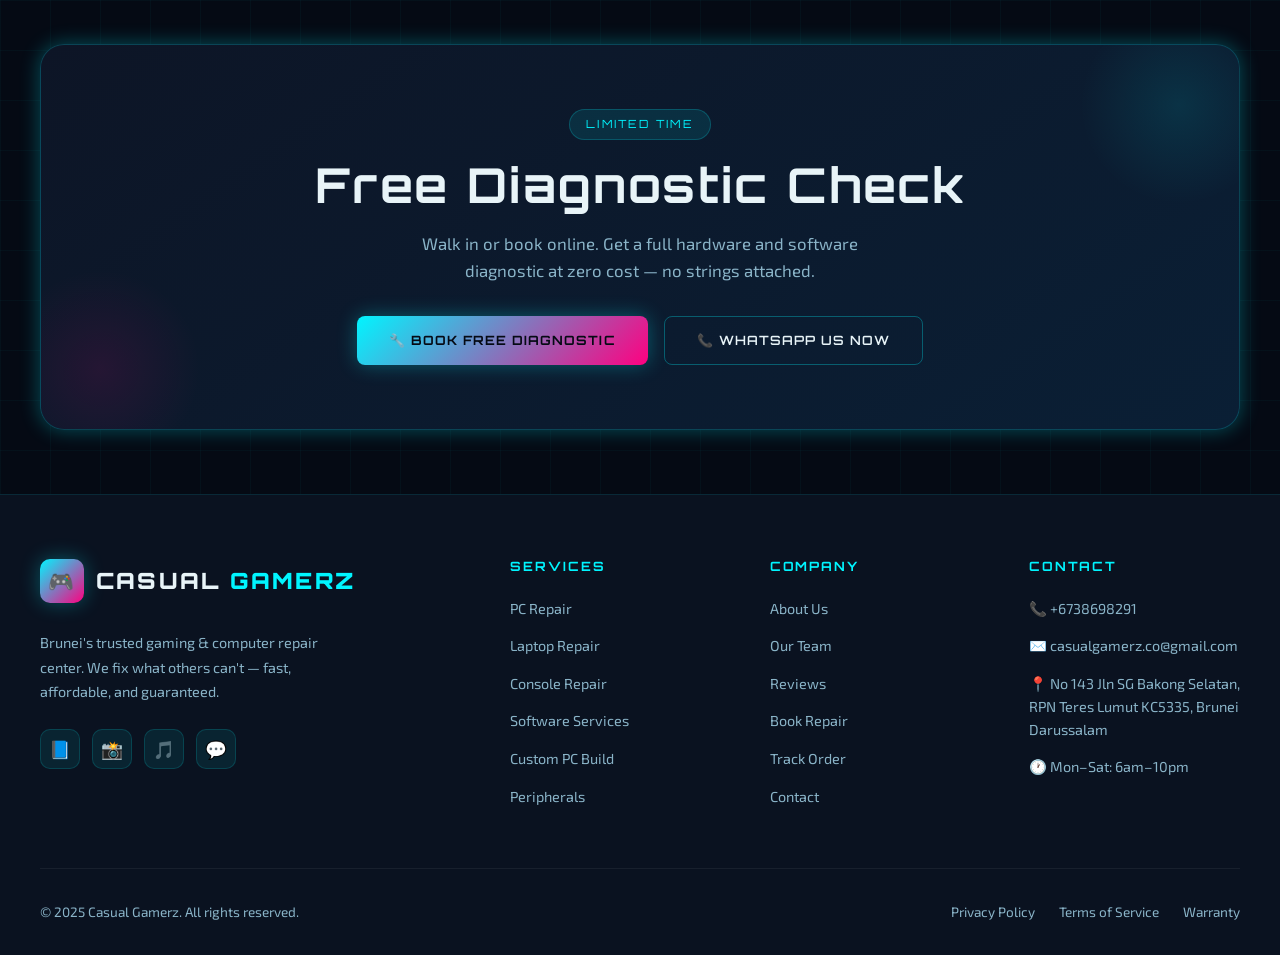
==== commit cc9d5349: "Add Top 5 Newest Games section + improved touch-friendly lightbox" ====
--- a/index.html
+++ b/index.html
@@ -291,6 +291,20 @@
     </div>
   </section>
 
+  <!-- TOP 5 NEWEST GAMES — real-time from RAWG API -->
+  <section class="section" id="new-games-section">
+    <div class="container">
+      <div class="section-header fade-in">
+        <div class="section-tag">Just Released</div>
+        <h2 class="section-title">Top 5 <span class="highlight">New Games</span></h2>
+        <p class="section-desc">Latest PC &amp; console releases you should be playing right now.</p>
+        <div class="glow-divider"></div>
+      </div>
+      <div id="new-games-tabs" class="fade-in" style="display:flex;justify-content:center;gap:0.5rem;margin-bottom:2rem;flex-wrap:wrap;"></div>
+      <div id="new-games-grid" class="fade-in"></div>
+    </div>
+  </section>
+
   <!-- TOP 5 BEST GAMES — real-time from RAWG API -->
   <section class="section" id="top-games-section">
     <div class="container">
@@ -451,6 +465,7 @@
   
   
   <script src="js/gallery-loader.js"></script>
+  <script src="js/new-games.js"></script>
   <script src="js/top-games.js"></script>
   <script src="js/theme.js"></script>
   <script src="js/main.js"></script>
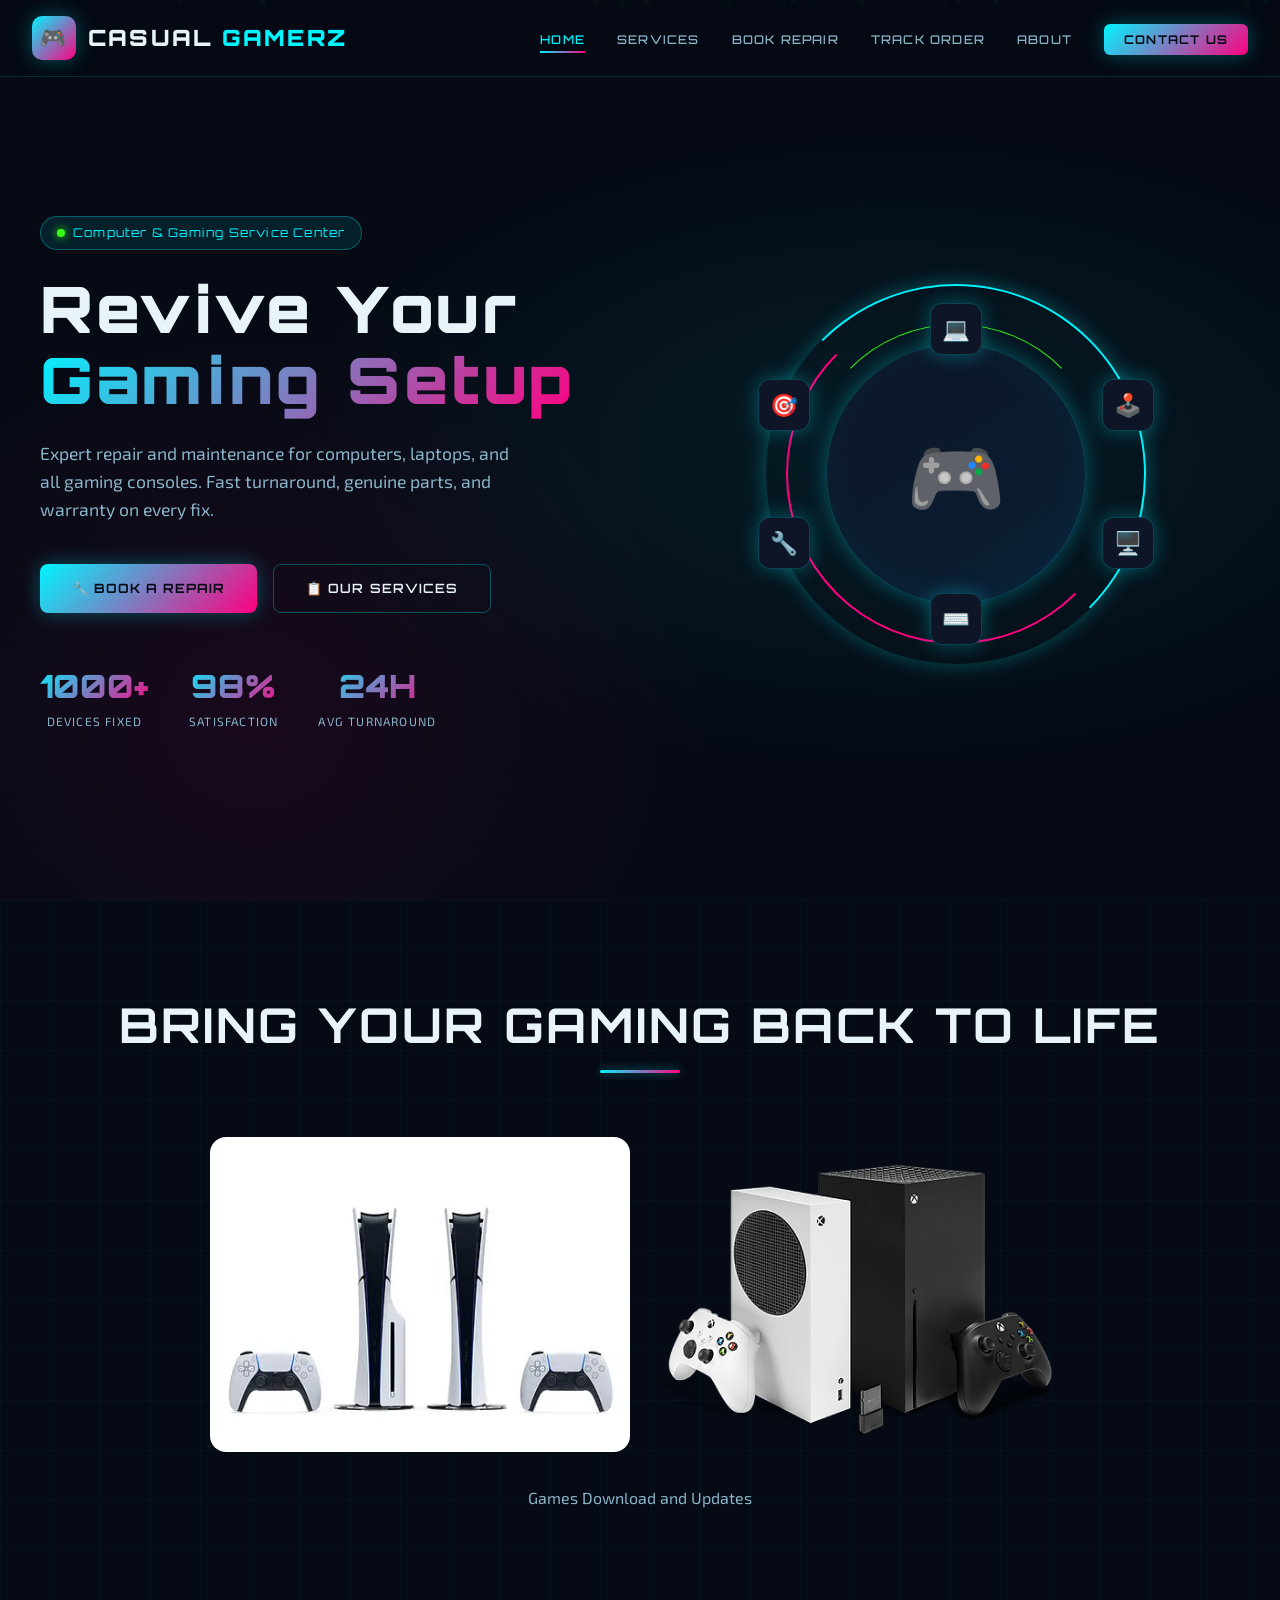
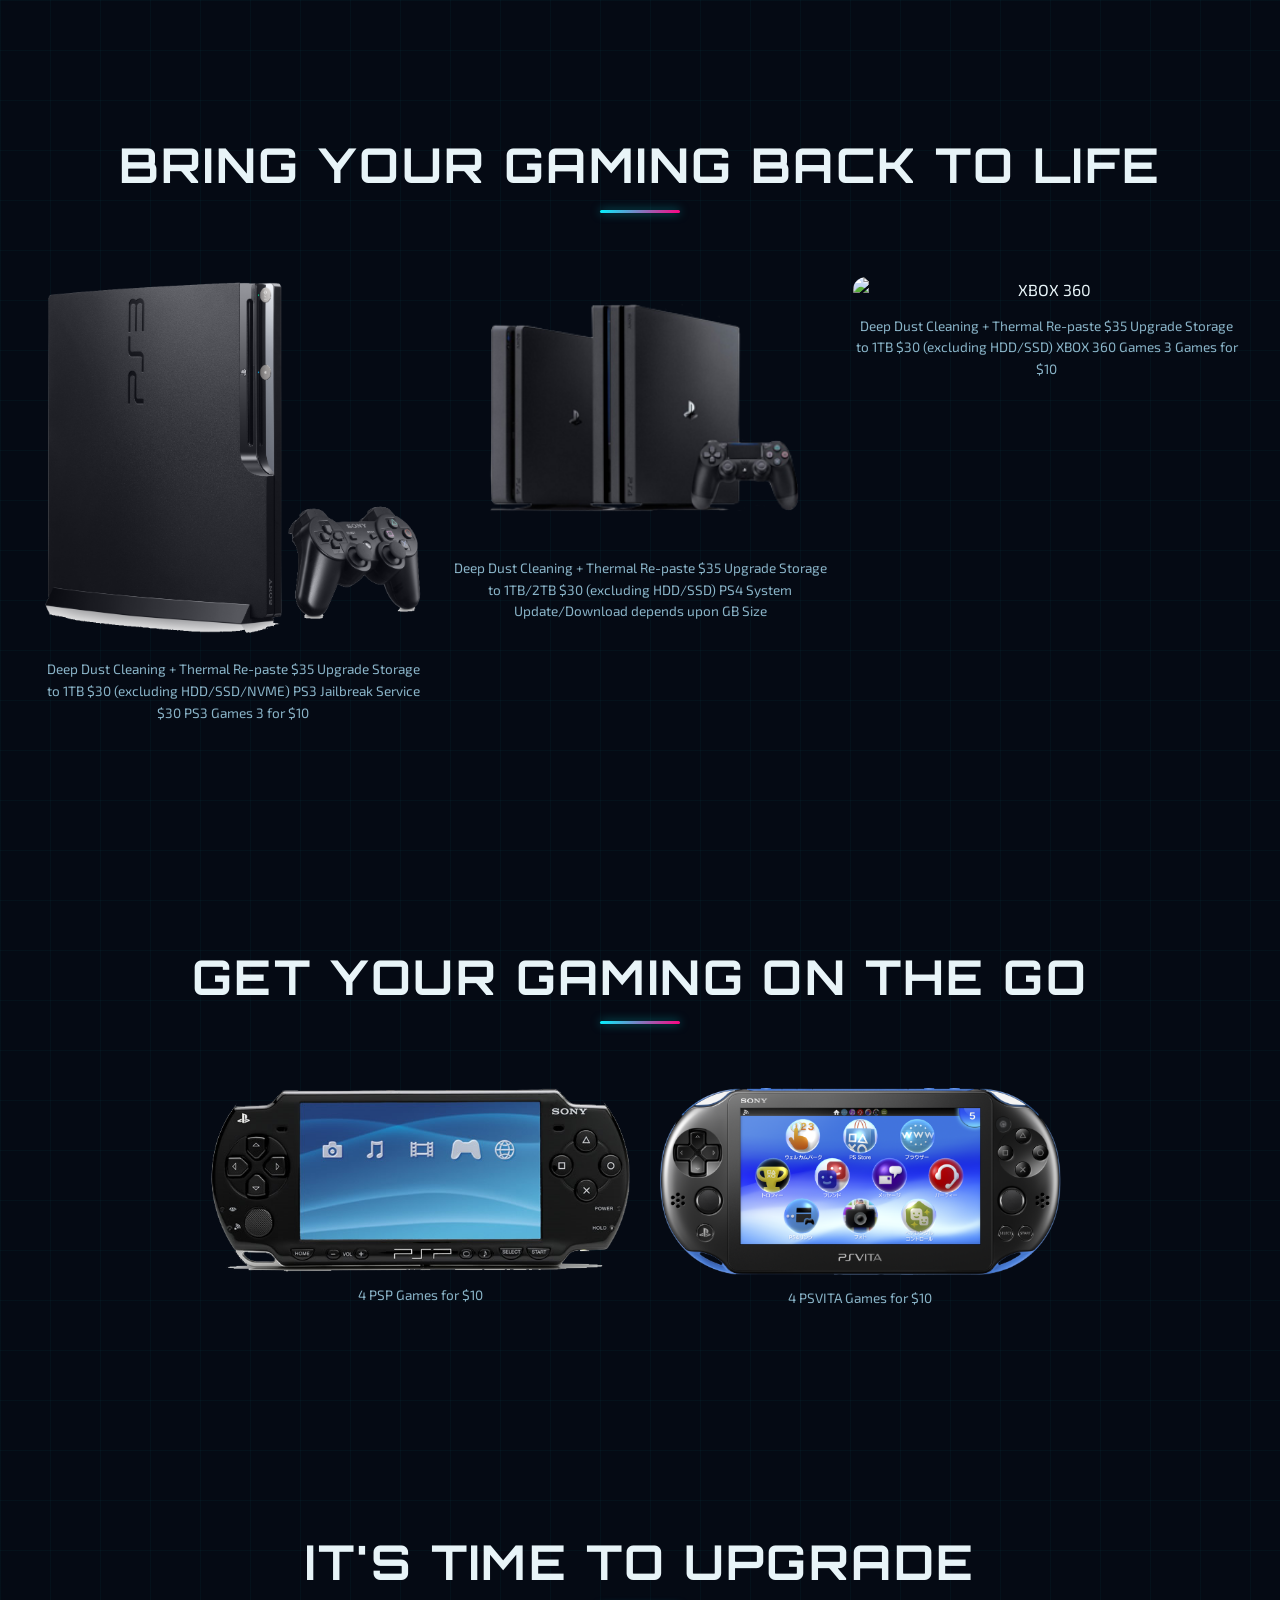
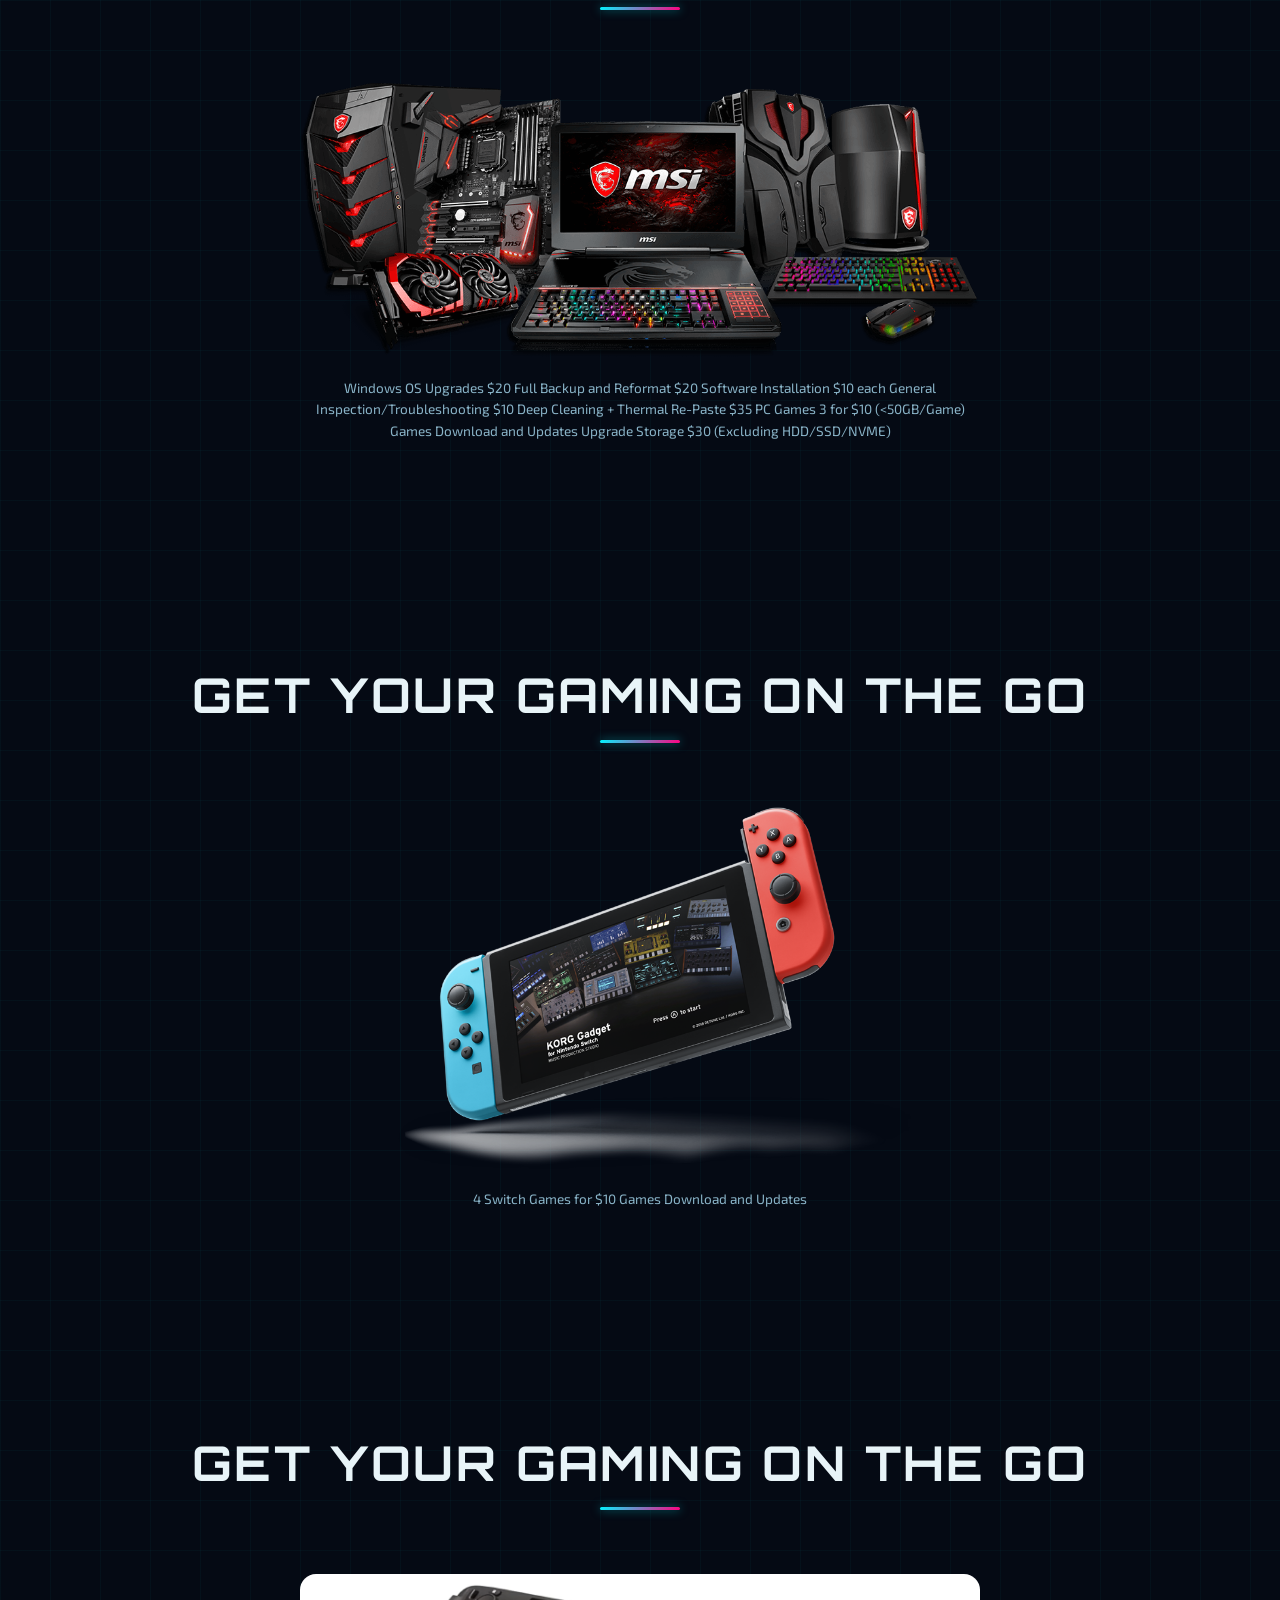
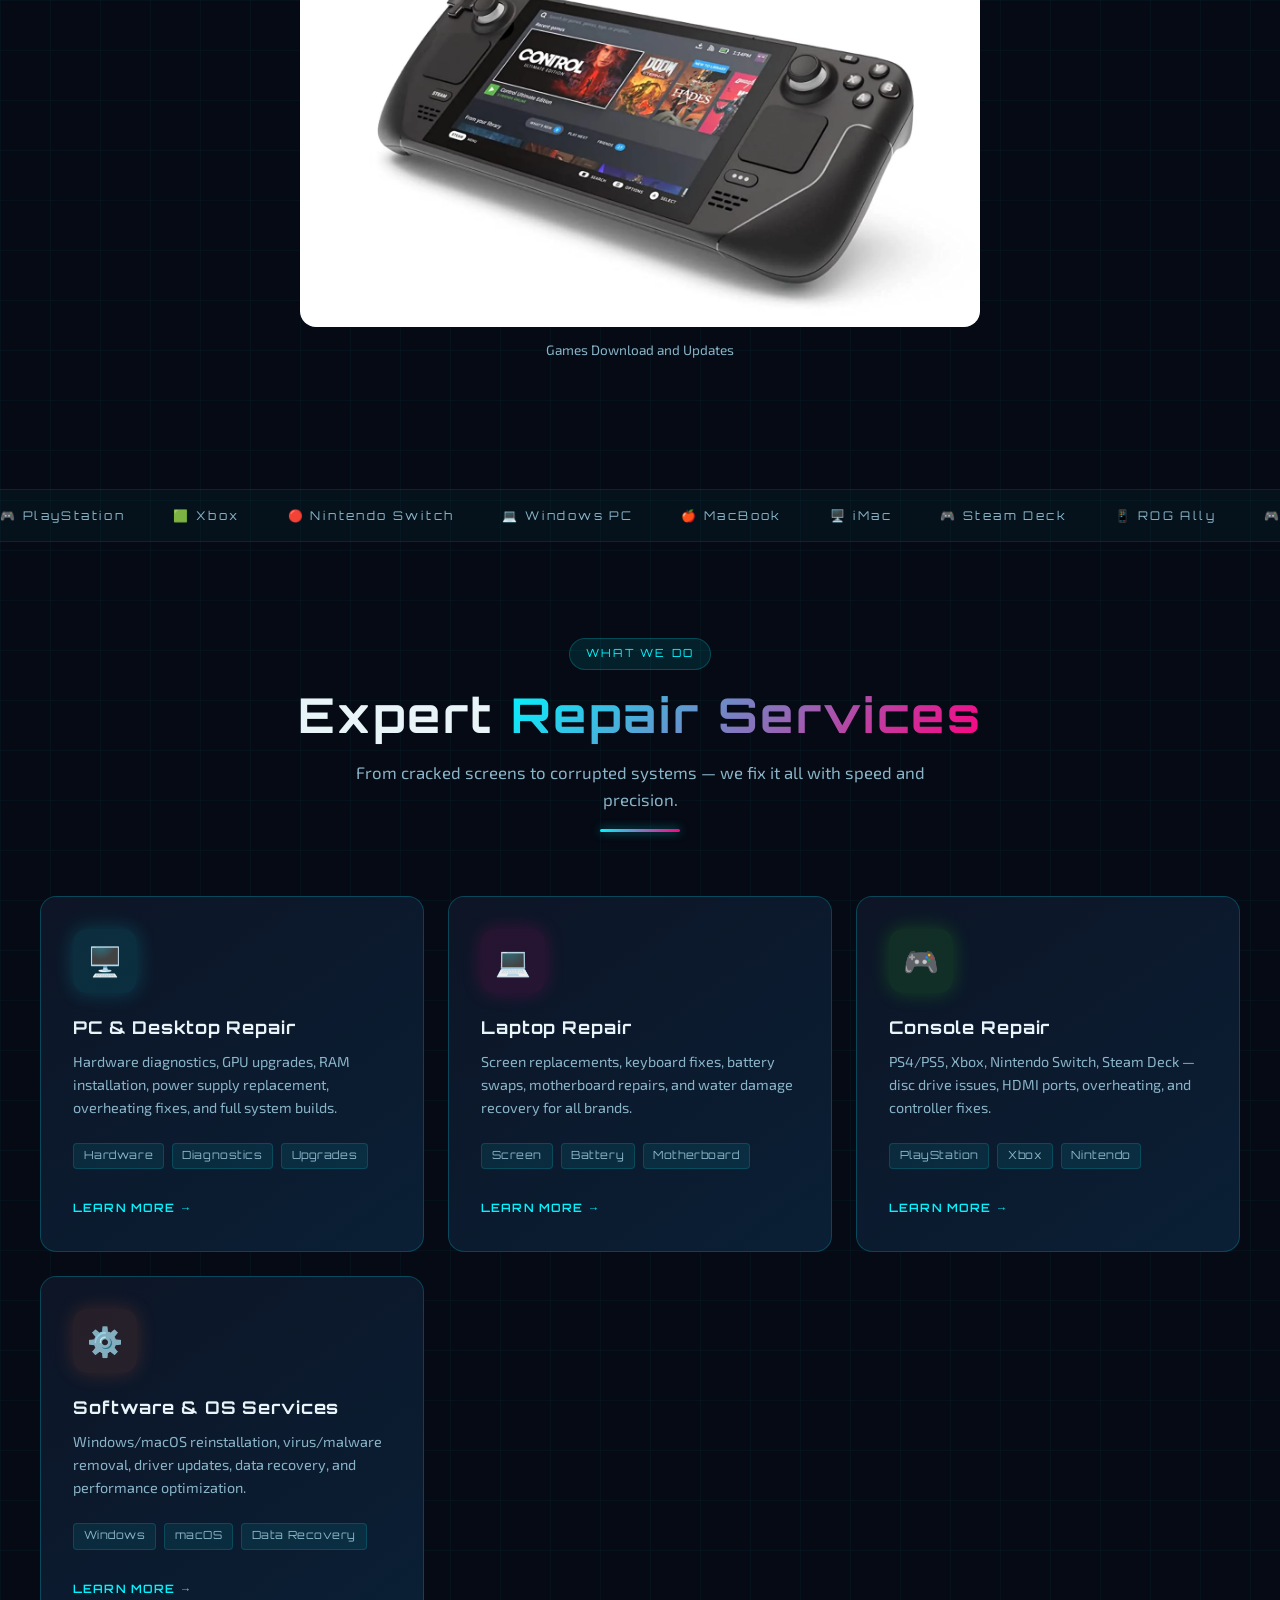
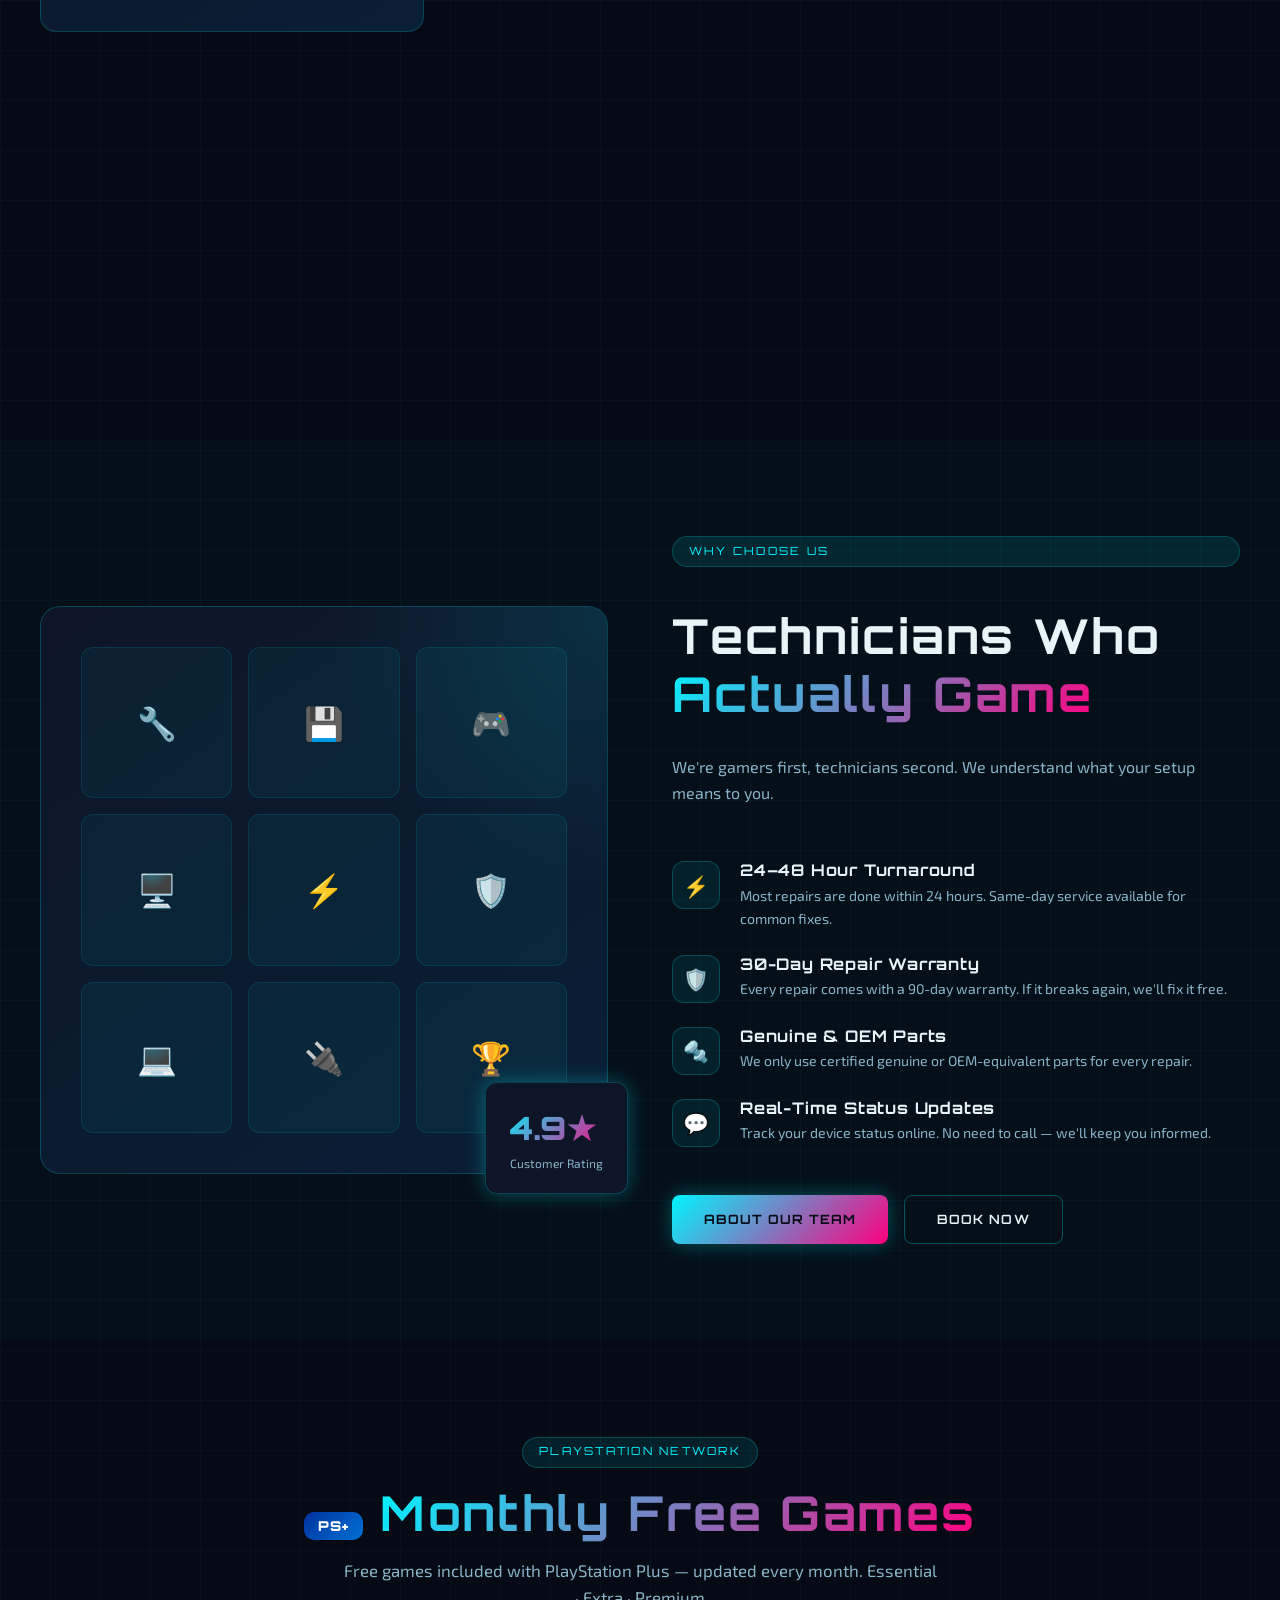
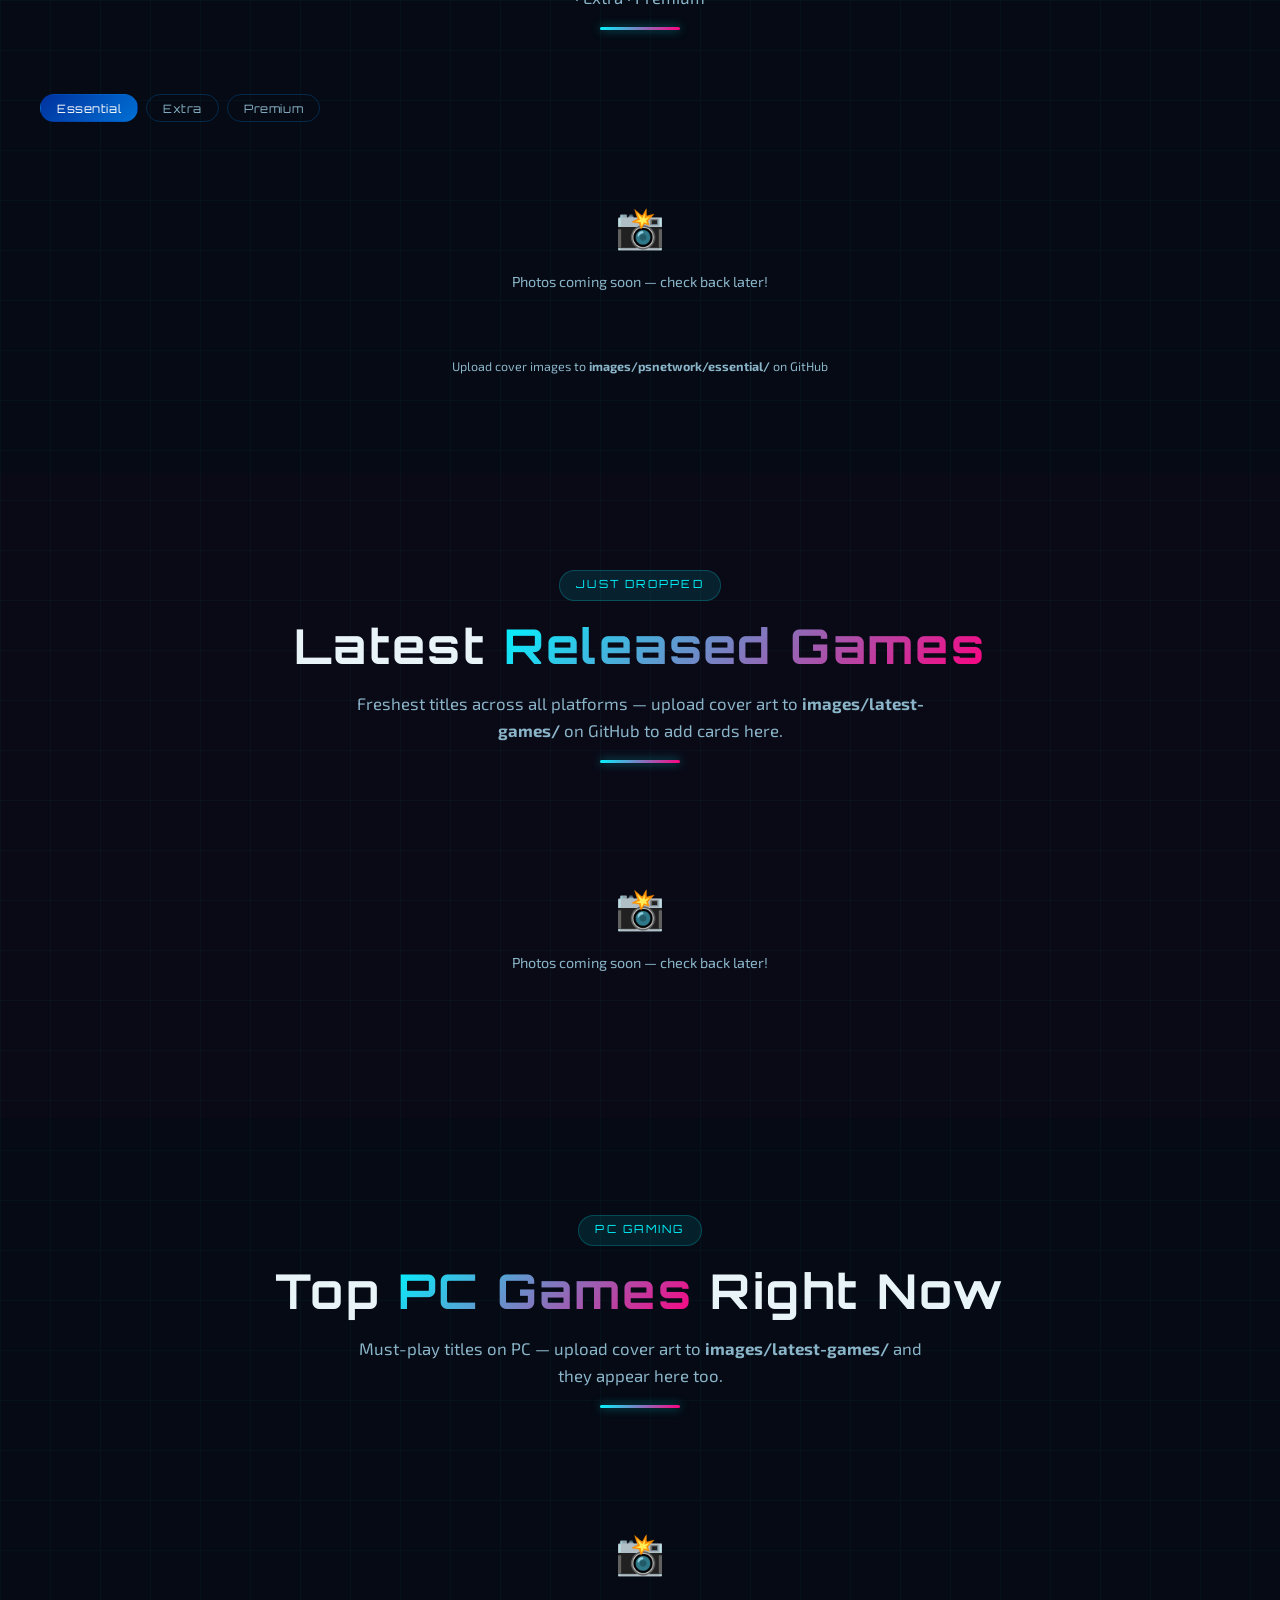
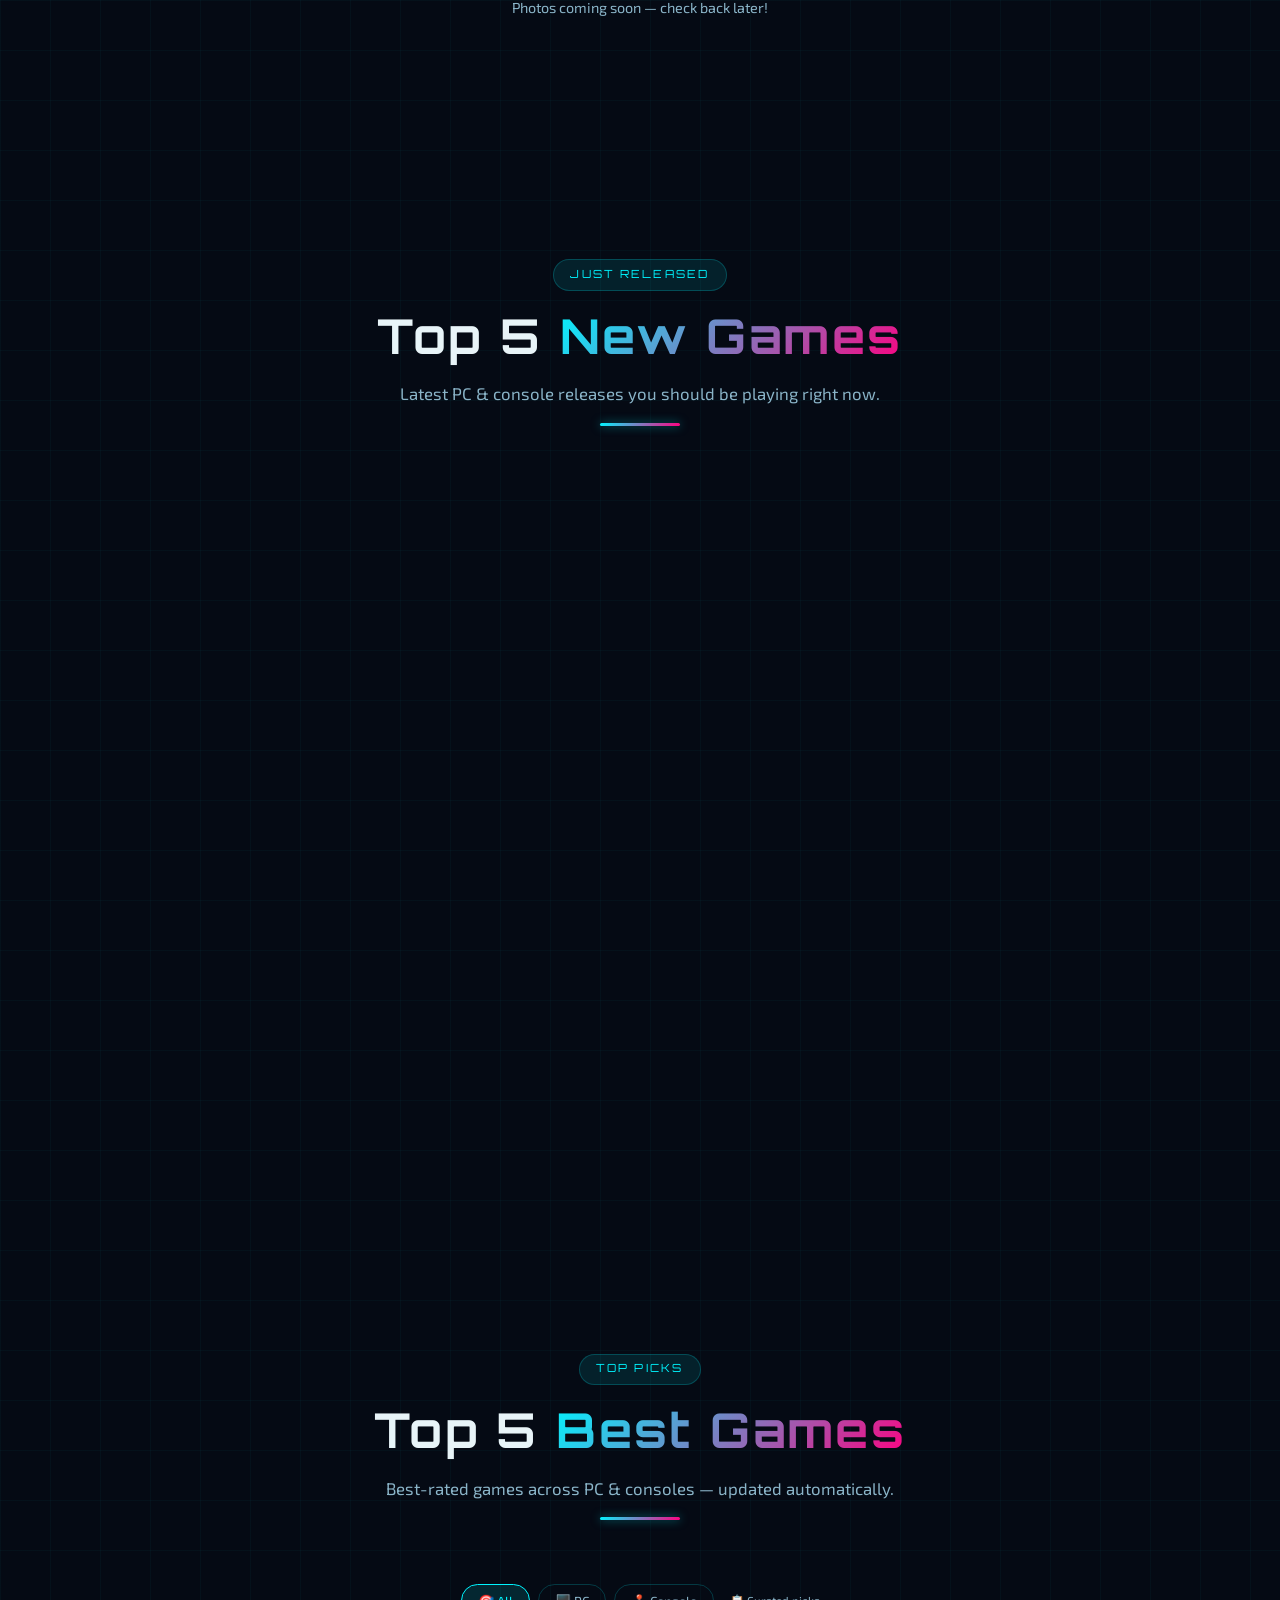
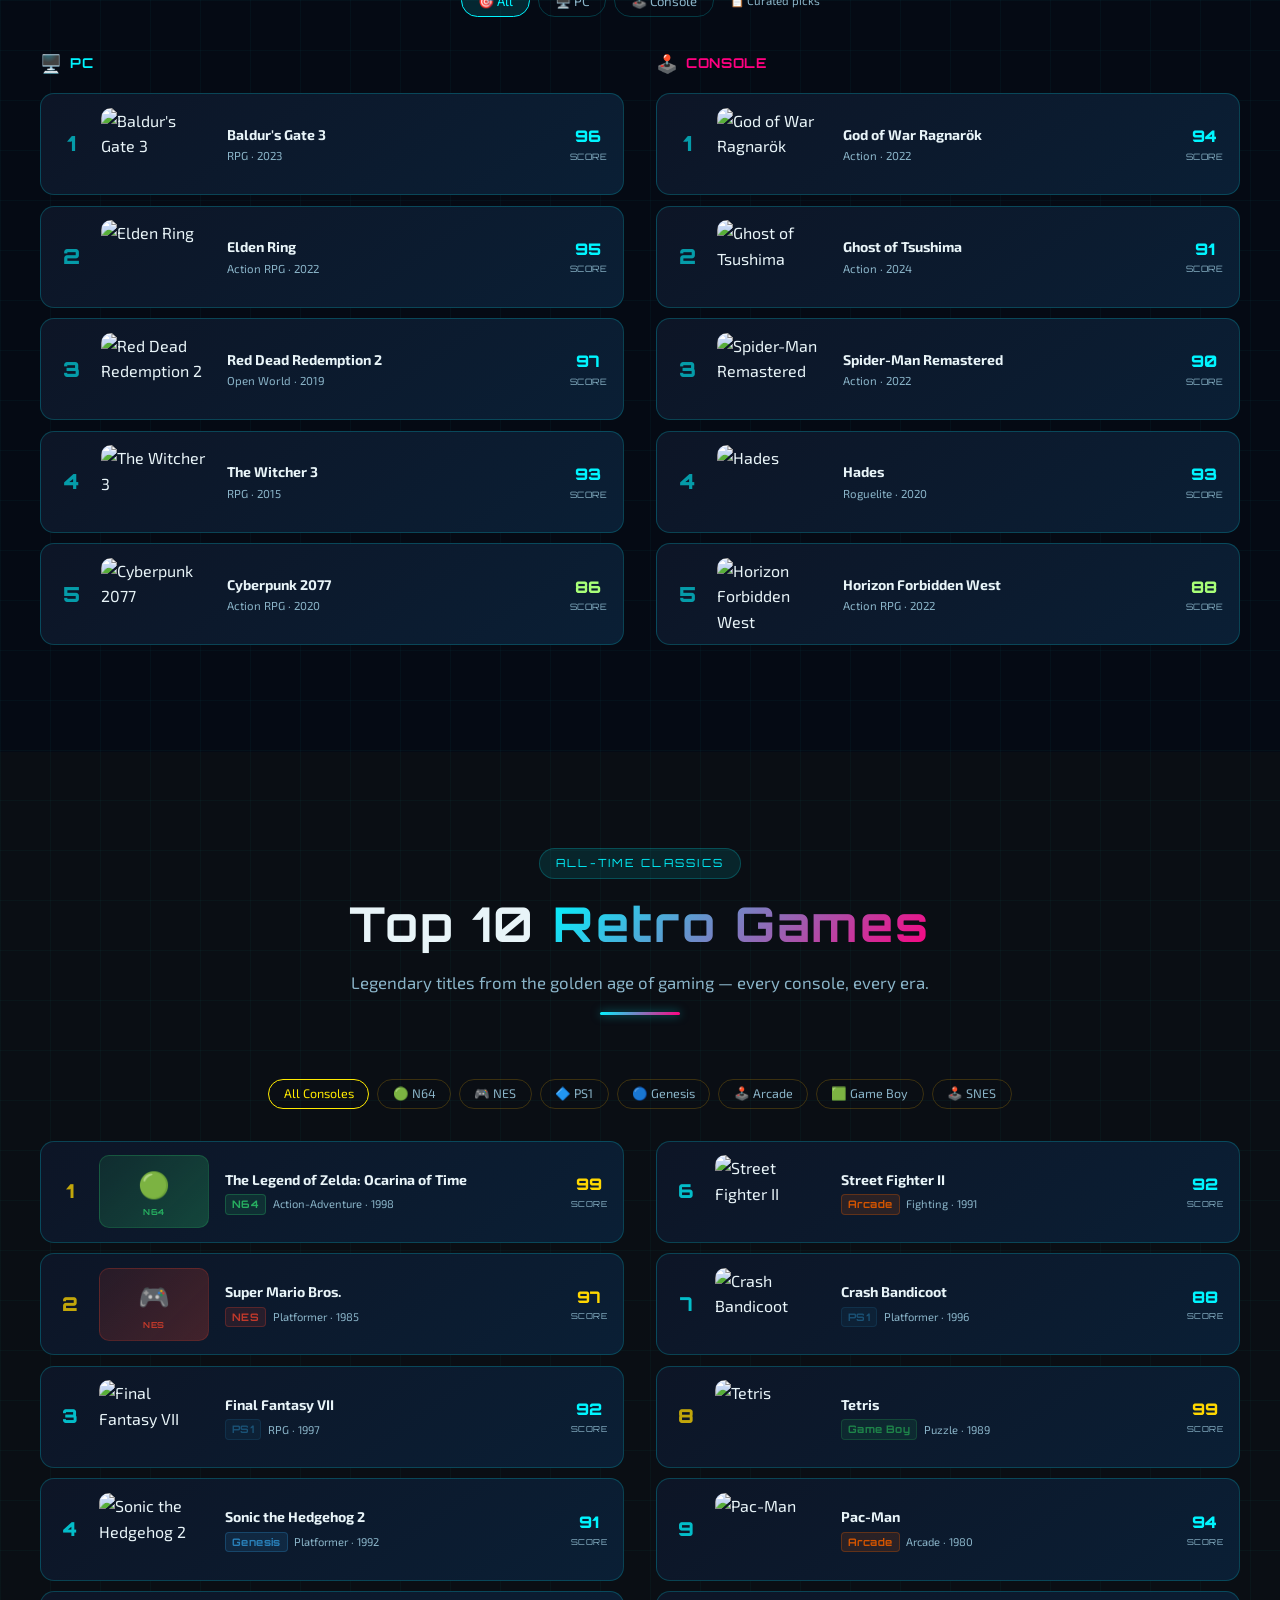
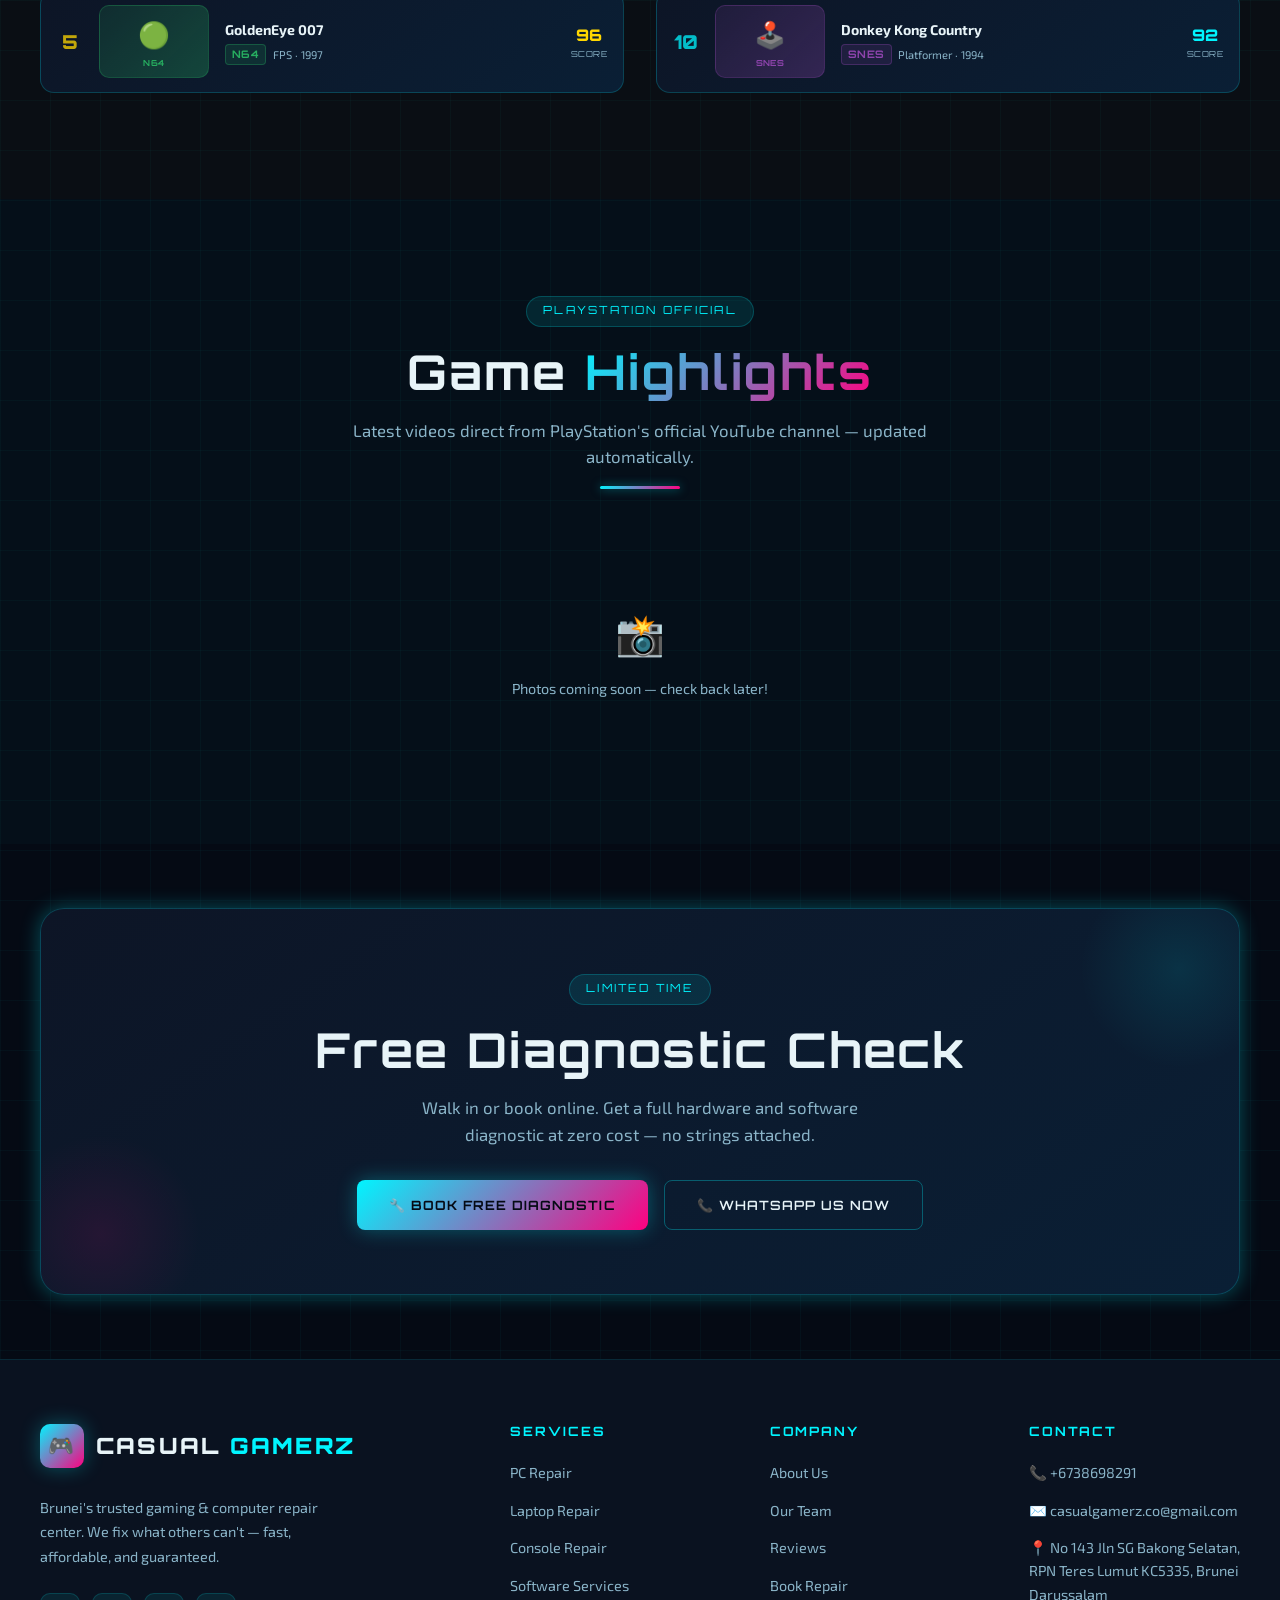
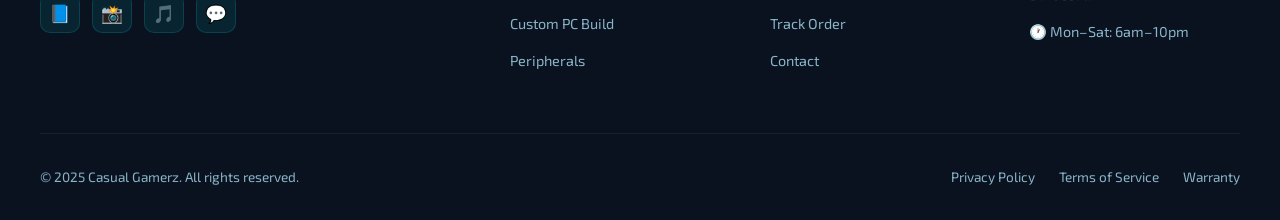
==== commit 324d5198: "Add Top 10 Retro Games section with console filter bar and tap-to-enlarge" ====
--- a/index.html
+++ b/index.html
@@ -319,6 +319,20 @@
     </div>
   </section>
 
+  <!-- TOP 10 RETRO GAMES — classic titles across all consoles -->
+  <section class="section" id="retro-games-section" style="background:rgba(255,183,0,0.02);">
+    <div class="container">
+      <div class="section-header fade-in">
+        <div class="section-tag">All-Time Classics</div>
+        <h2 class="section-title">Top 10 <span class="highlight">Retro Games</span></h2>
+        <p class="section-desc">Legendary titles from the golden age of gaming — every console, every era.</p>
+        <div class="glow-divider"></div>
+      </div>
+      <div id="retro-games-filter" class="fade-in" style="display:flex;justify-content:center;gap:0.5rem;margin-bottom:2rem;flex-wrap:wrap;"></div>
+      <div id="retro-games-grid" class="fade-in"></div>
+    </div>
+  </section>
+
     <!-- GAME HIGHLIGHTS — live feed from PlayStation YouTube channel -->
   <section class="section" style="background: rgba(0,245,255,0.02);" id="game-highlights">
     <div class="container">
@@ -465,6 +479,7 @@
   
   
   <script src="js/gallery-loader.js"></script>
+  <script src="js/retro-games.js"></script>
   <script src="js/new-games.js"></script>
   <script src="js/top-games.js"></script>
   <script src="js/theme.js"></script>
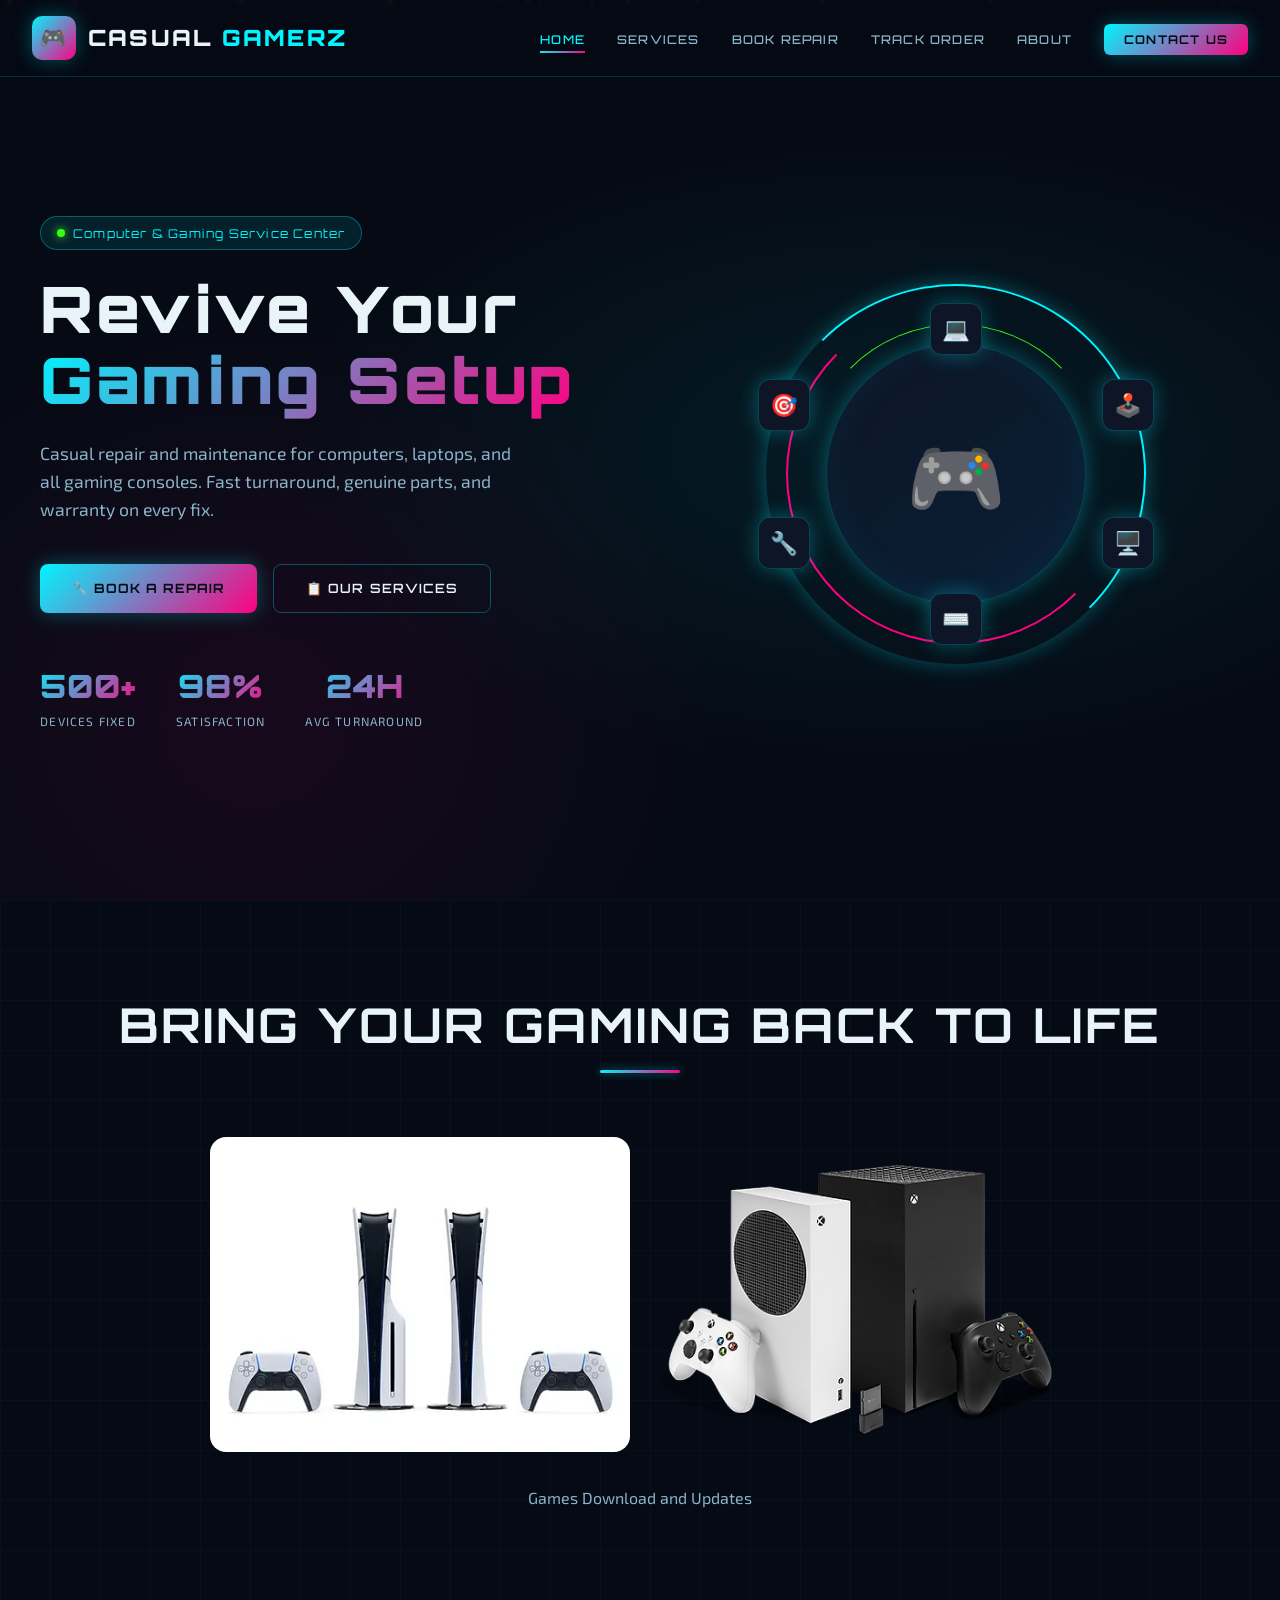
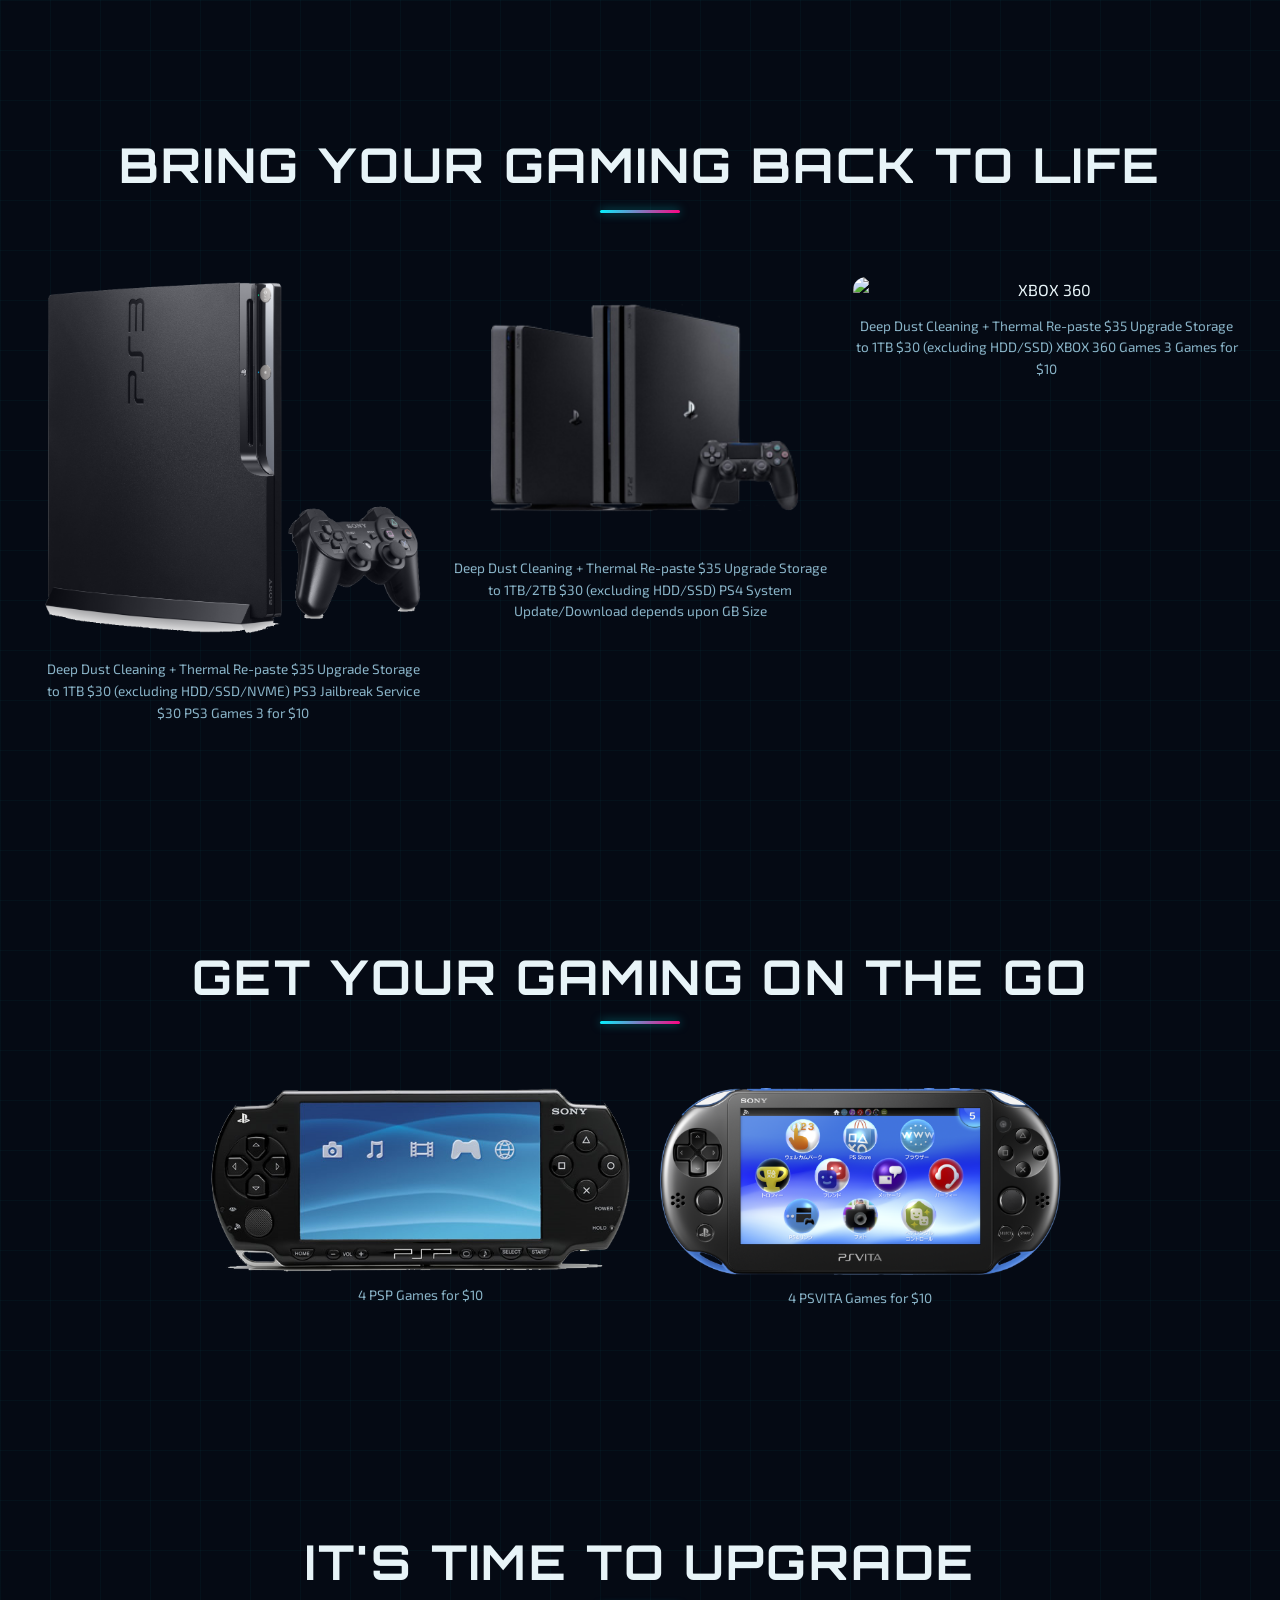
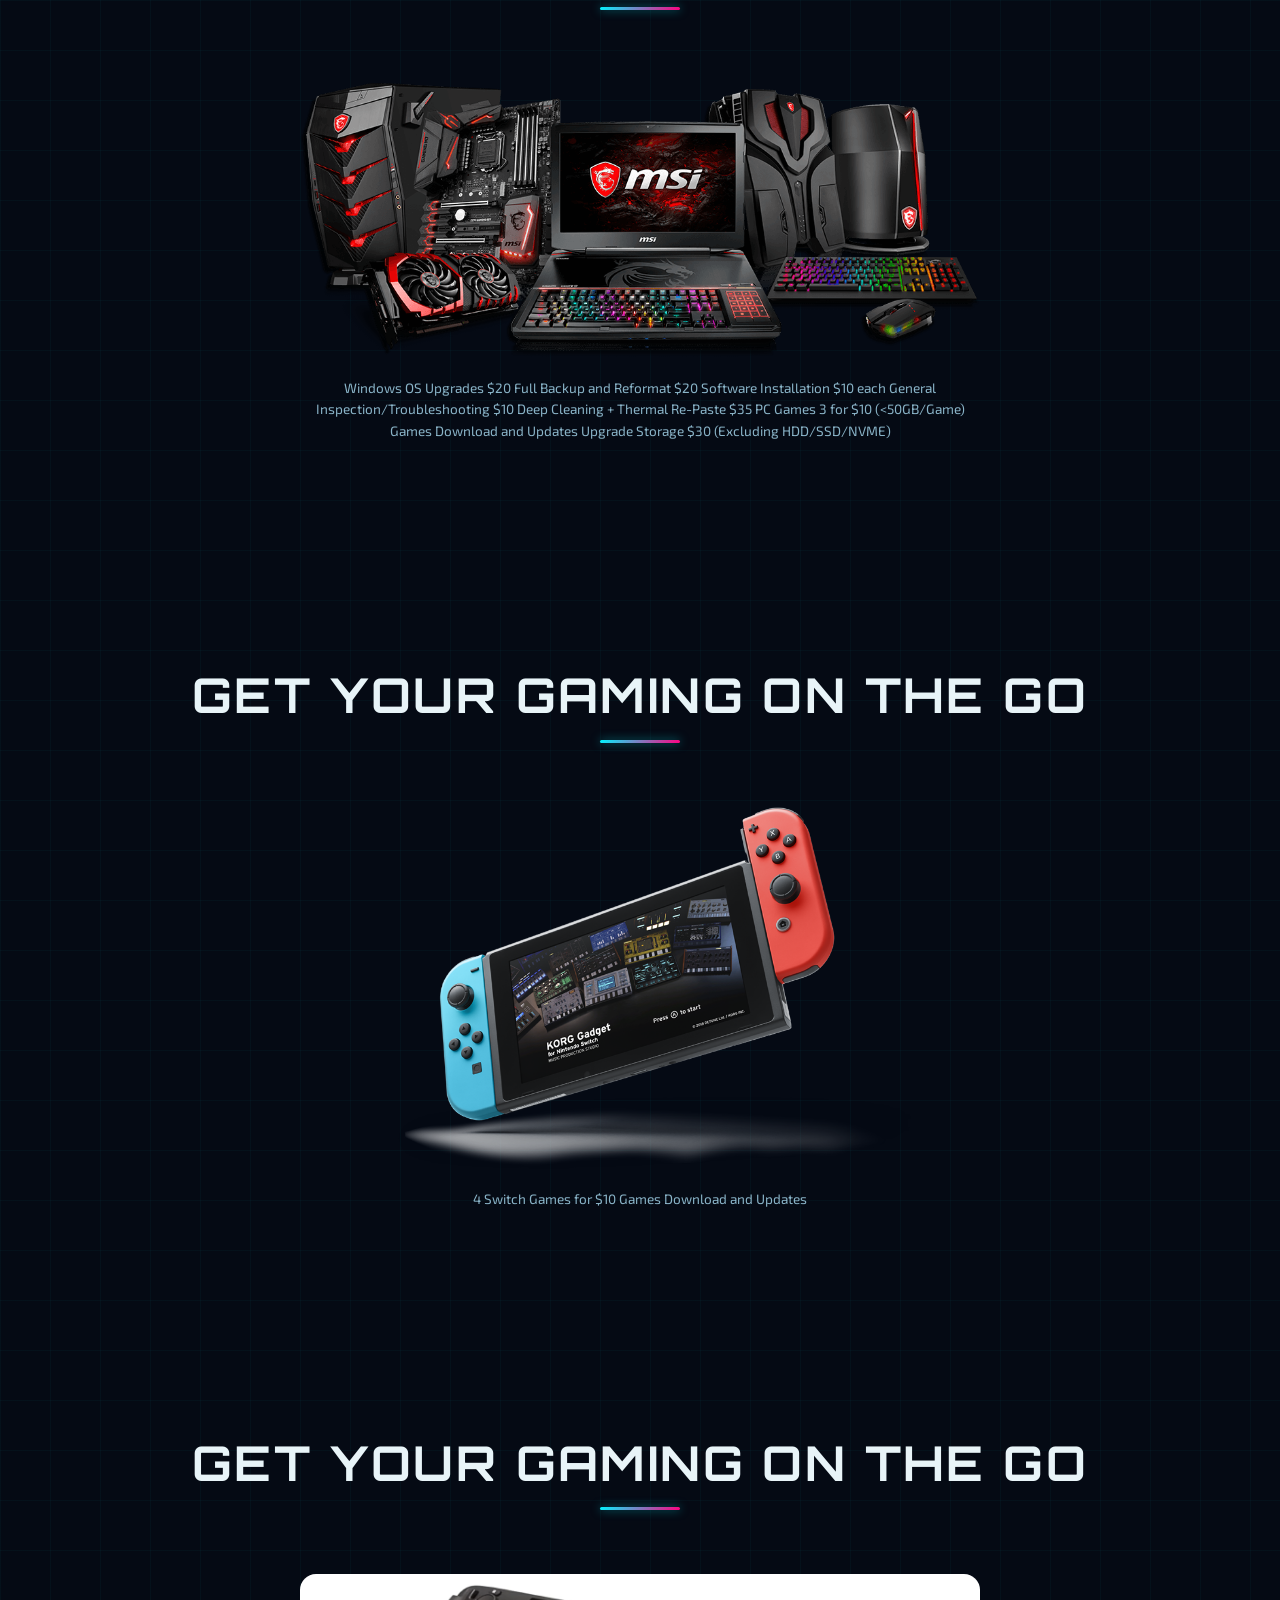
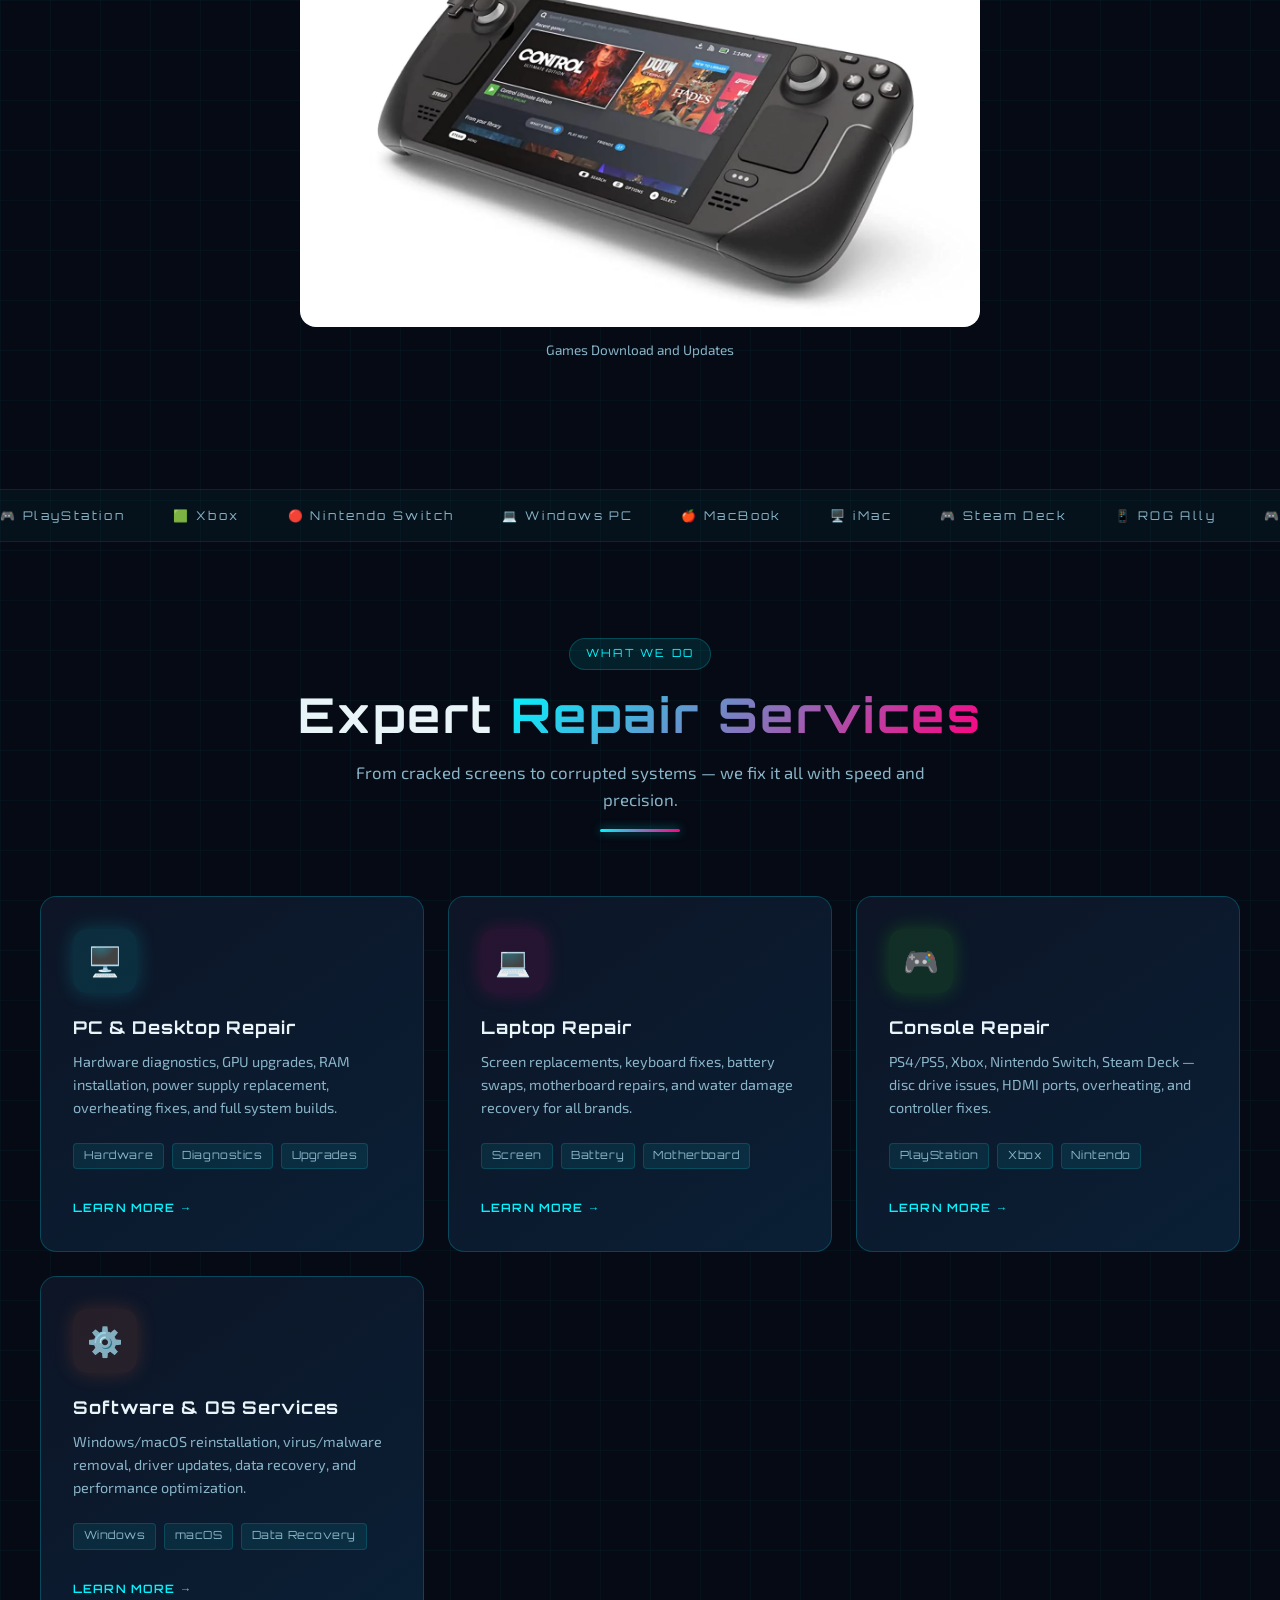
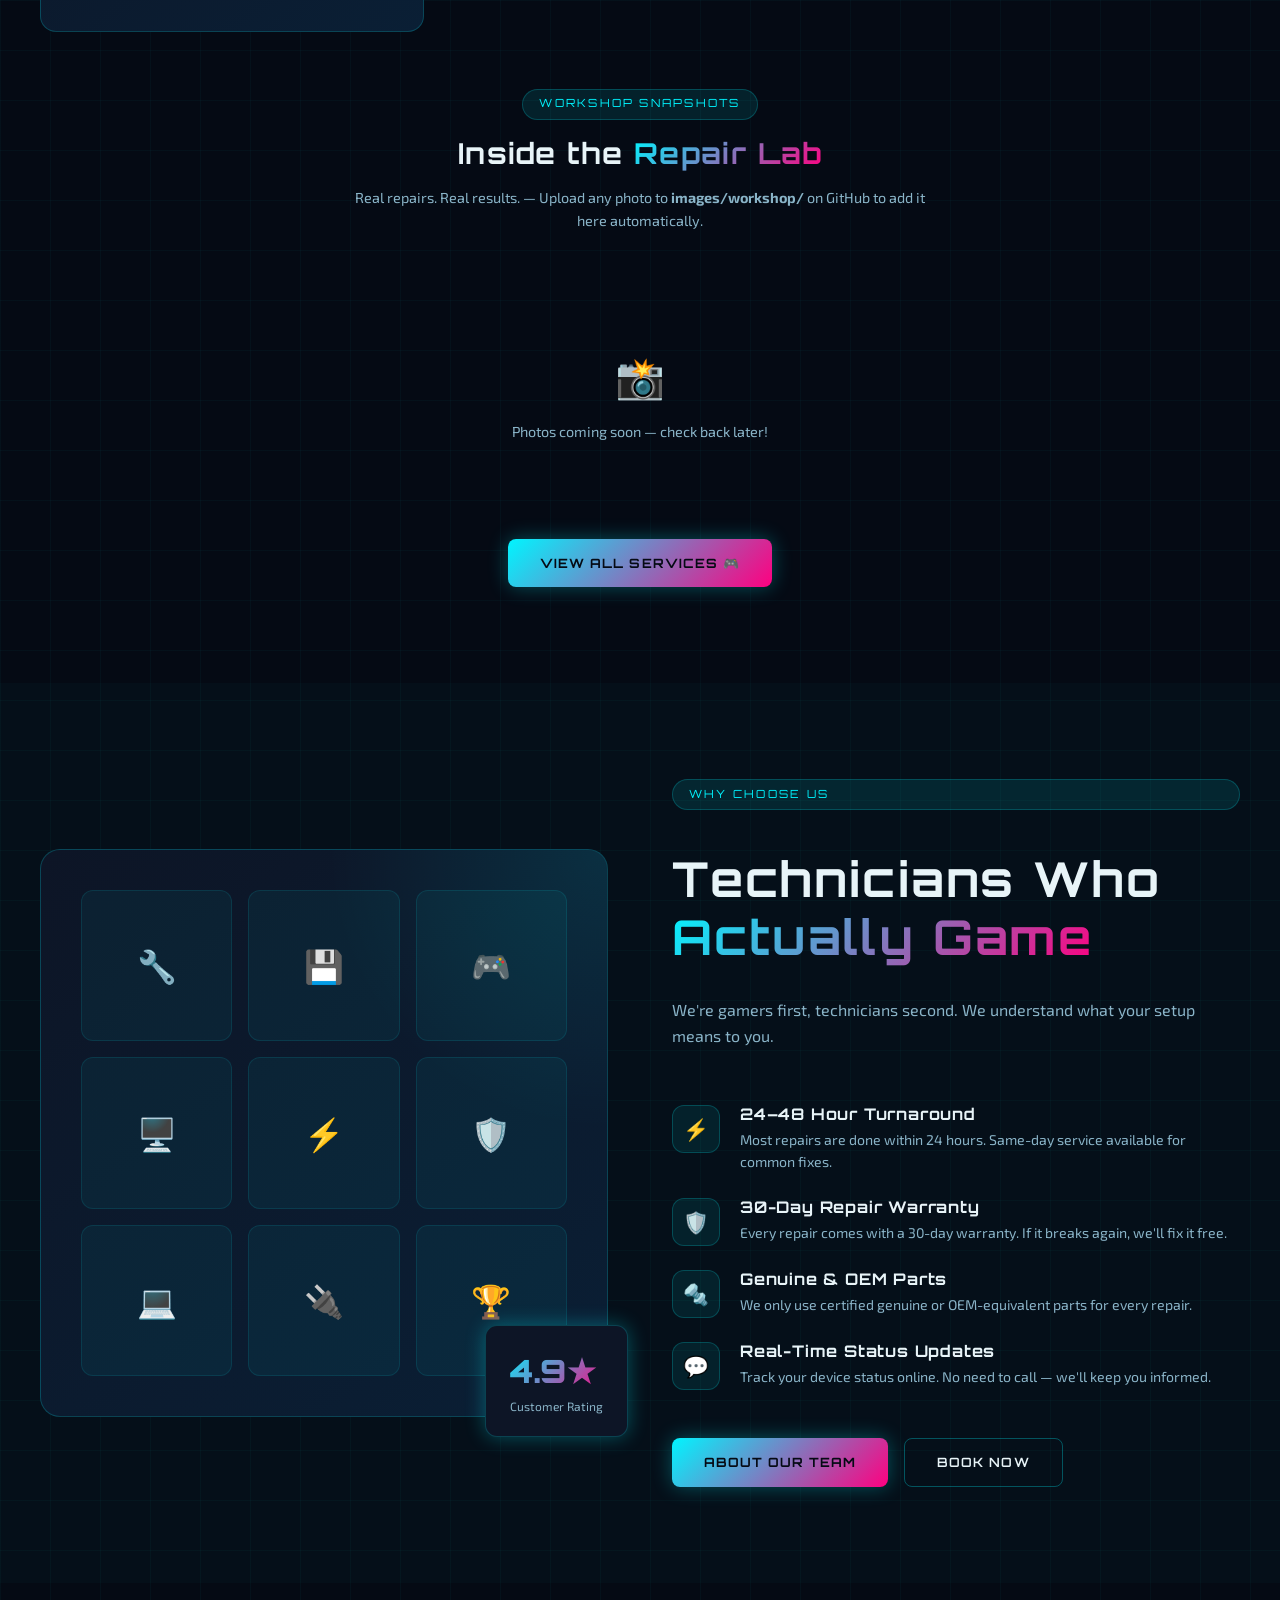
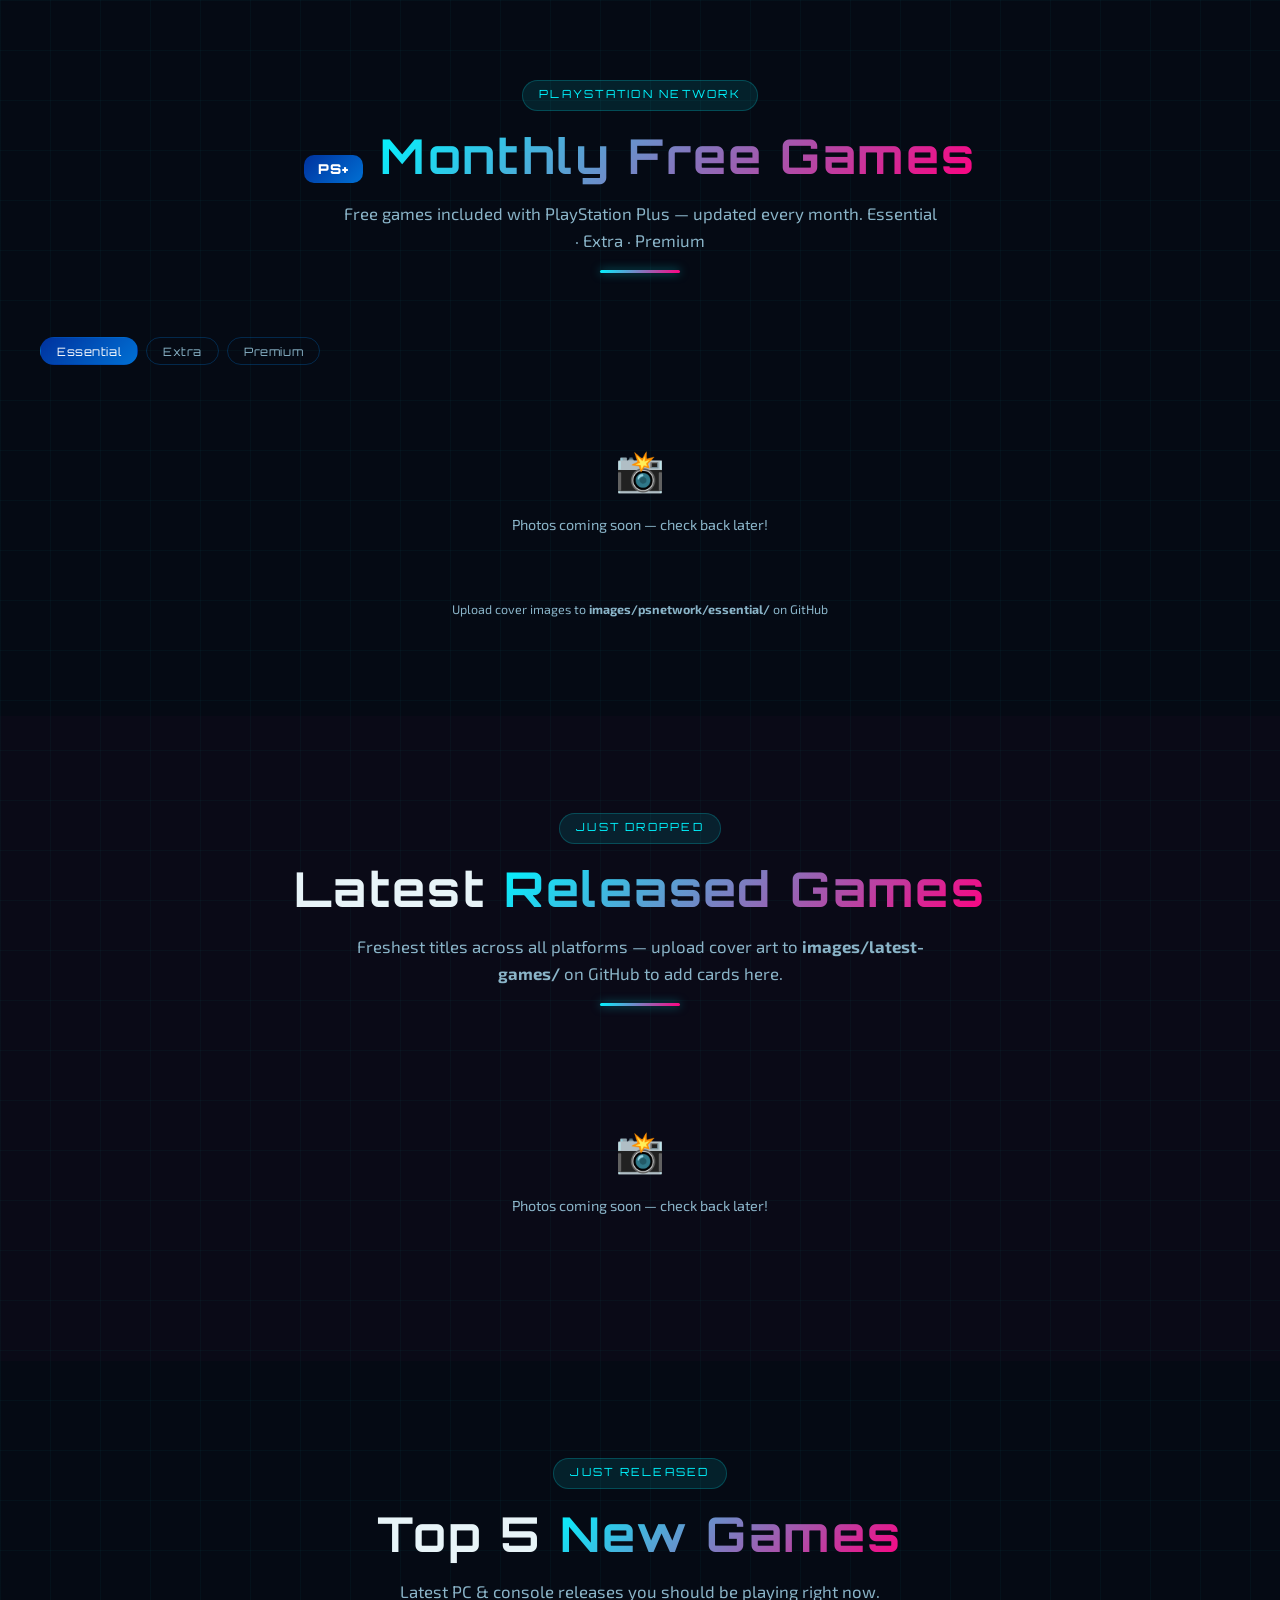
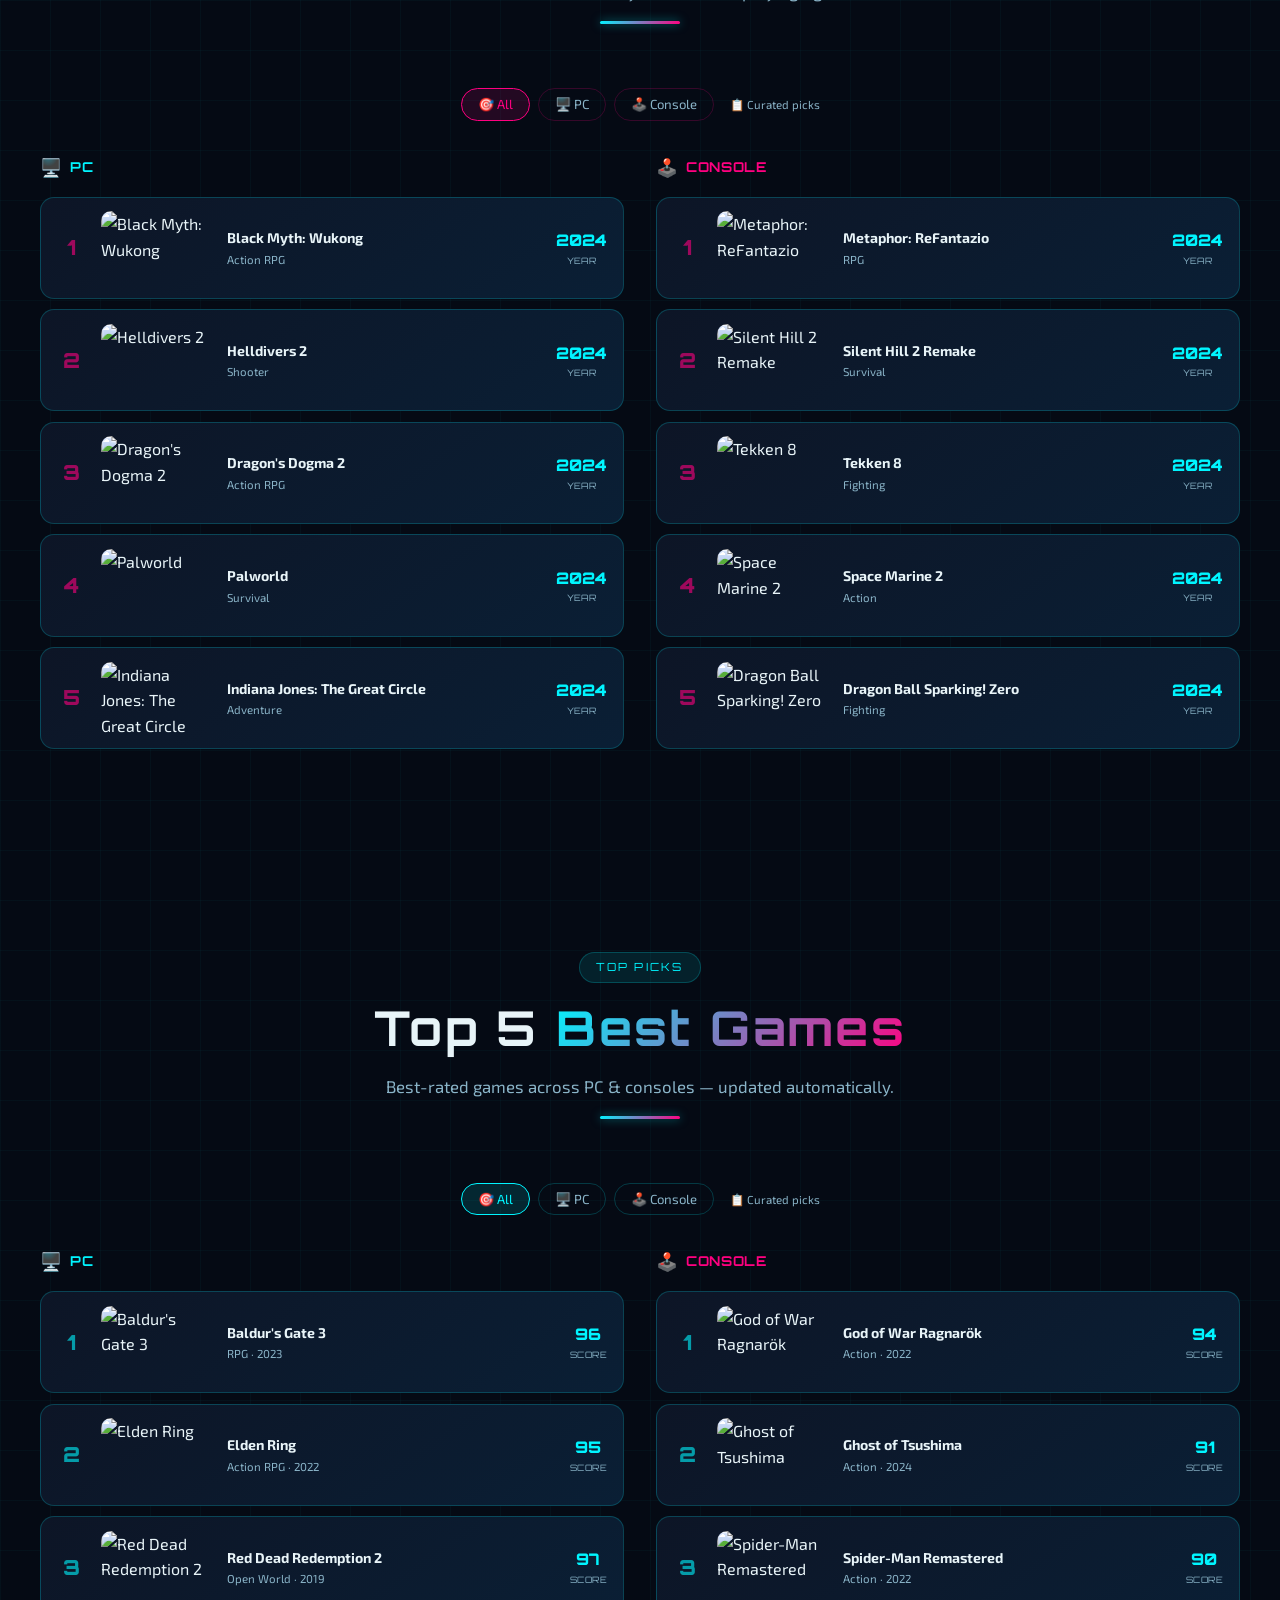
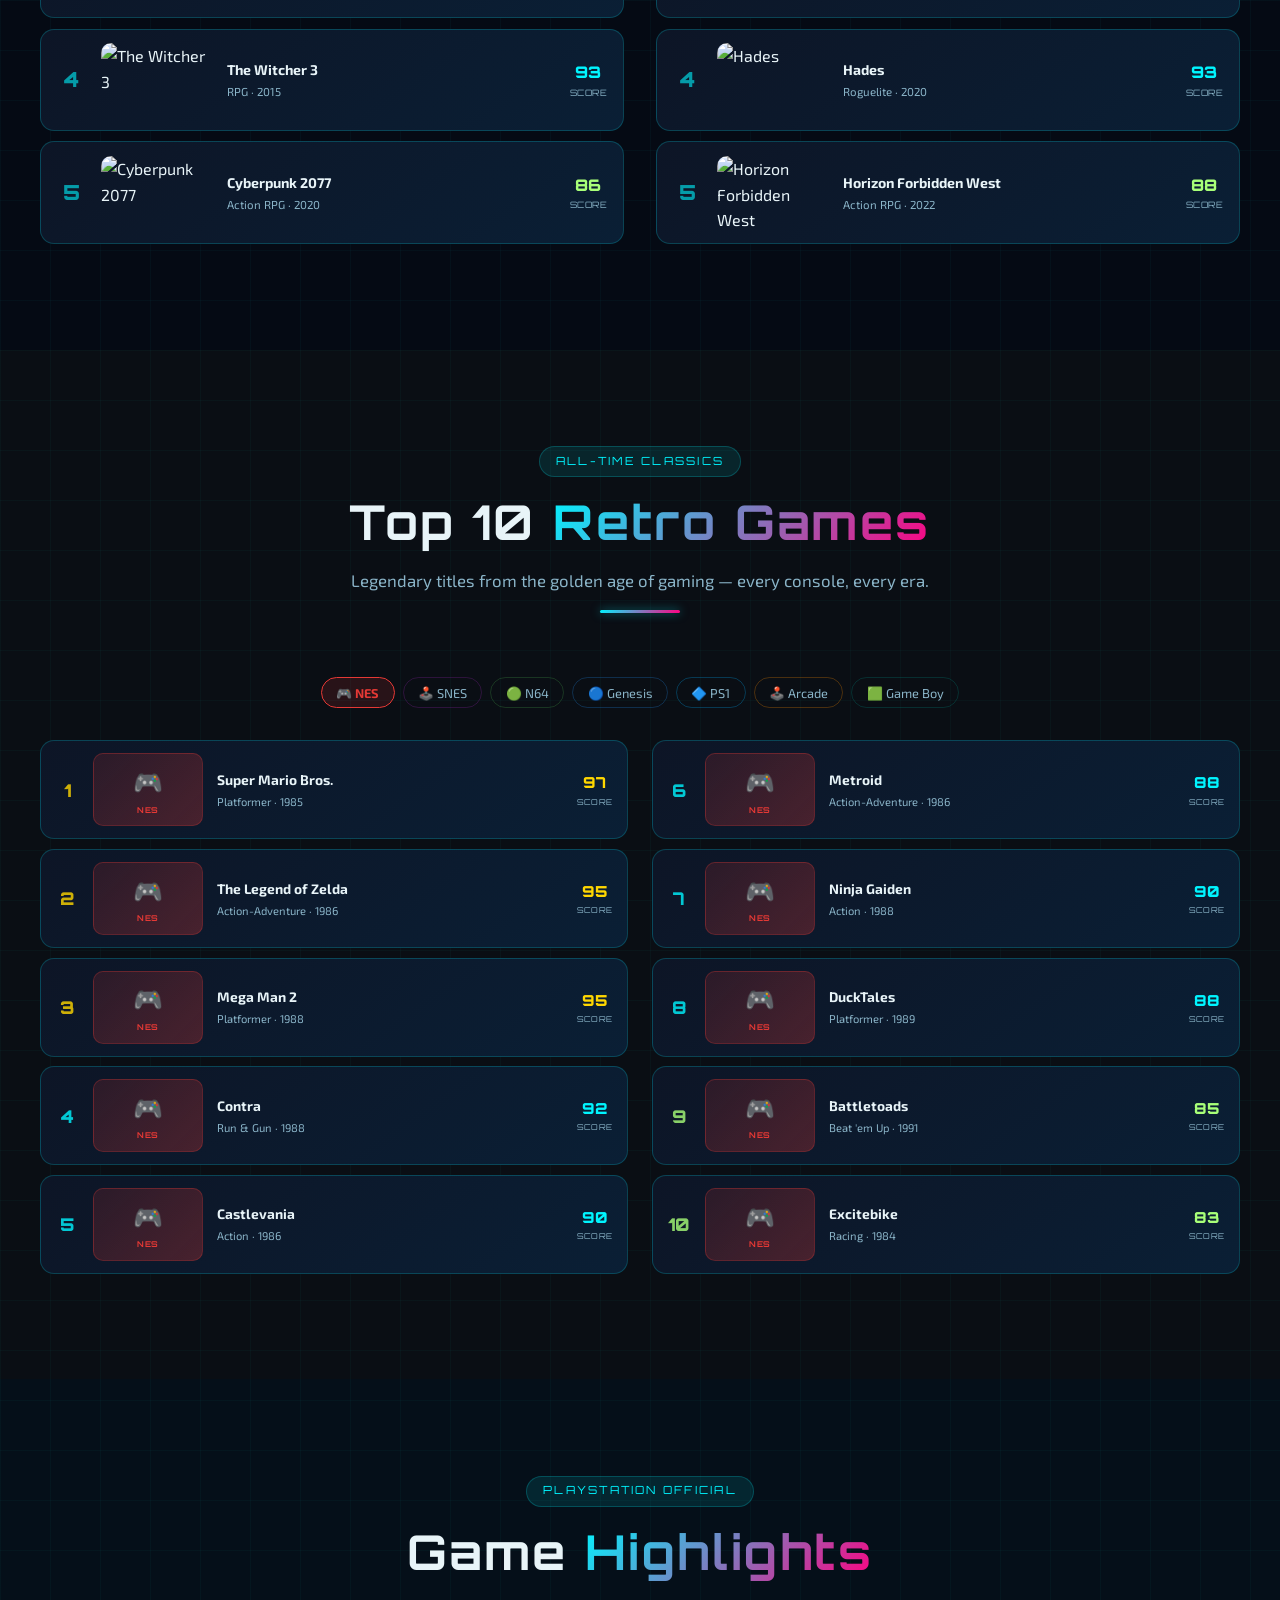
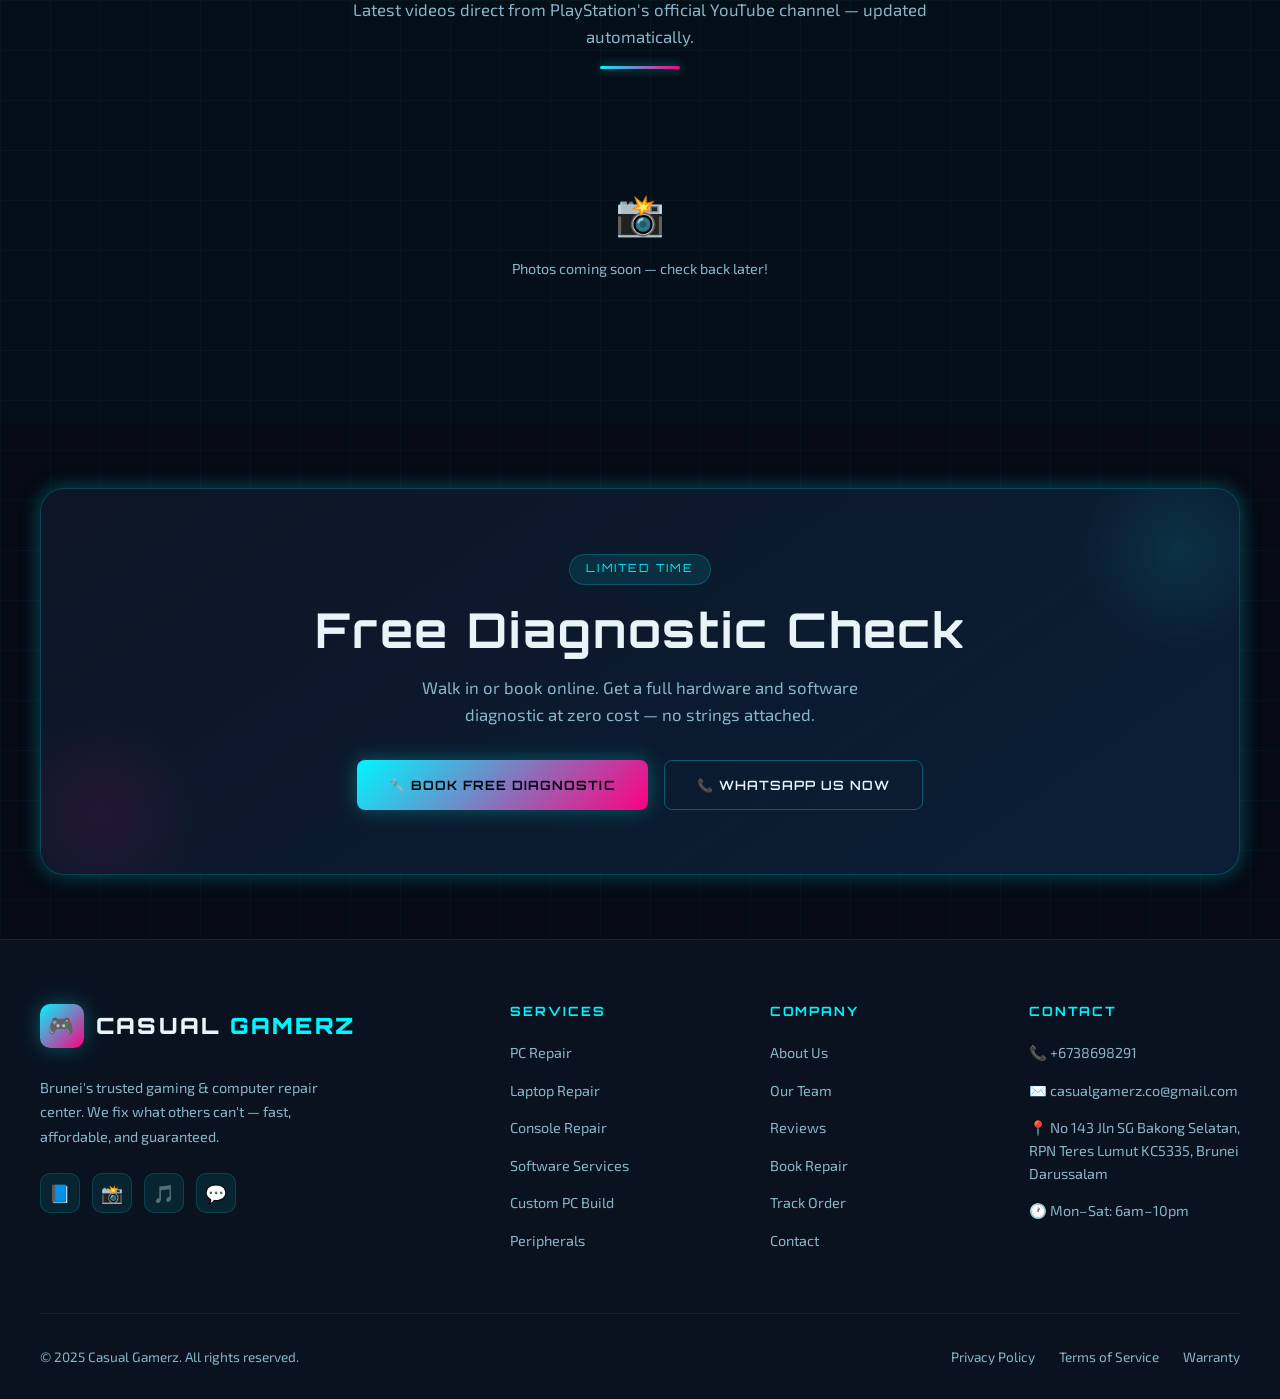
==== commit 2e458074: "fix: change all warranty references from 90-day to 30-day across all pages" ====
--- a/index.html
+++ b/index.html
@@ -188,7 +188,7 @@
             <div class="feature-icon">🛡️</div>
             <div class="feature-text">
               <h4>30-Day Repair Warranty</h4>
-              <p>Every repair comes with a 90-day warranty. If it breaks again, we'll fix it free.</p>
+              <p>Every repair comes with a 30-day warranty. If it breaks again, we'll fix it free.</p>
             </div>
           </div>
           <div class="feature-item">
